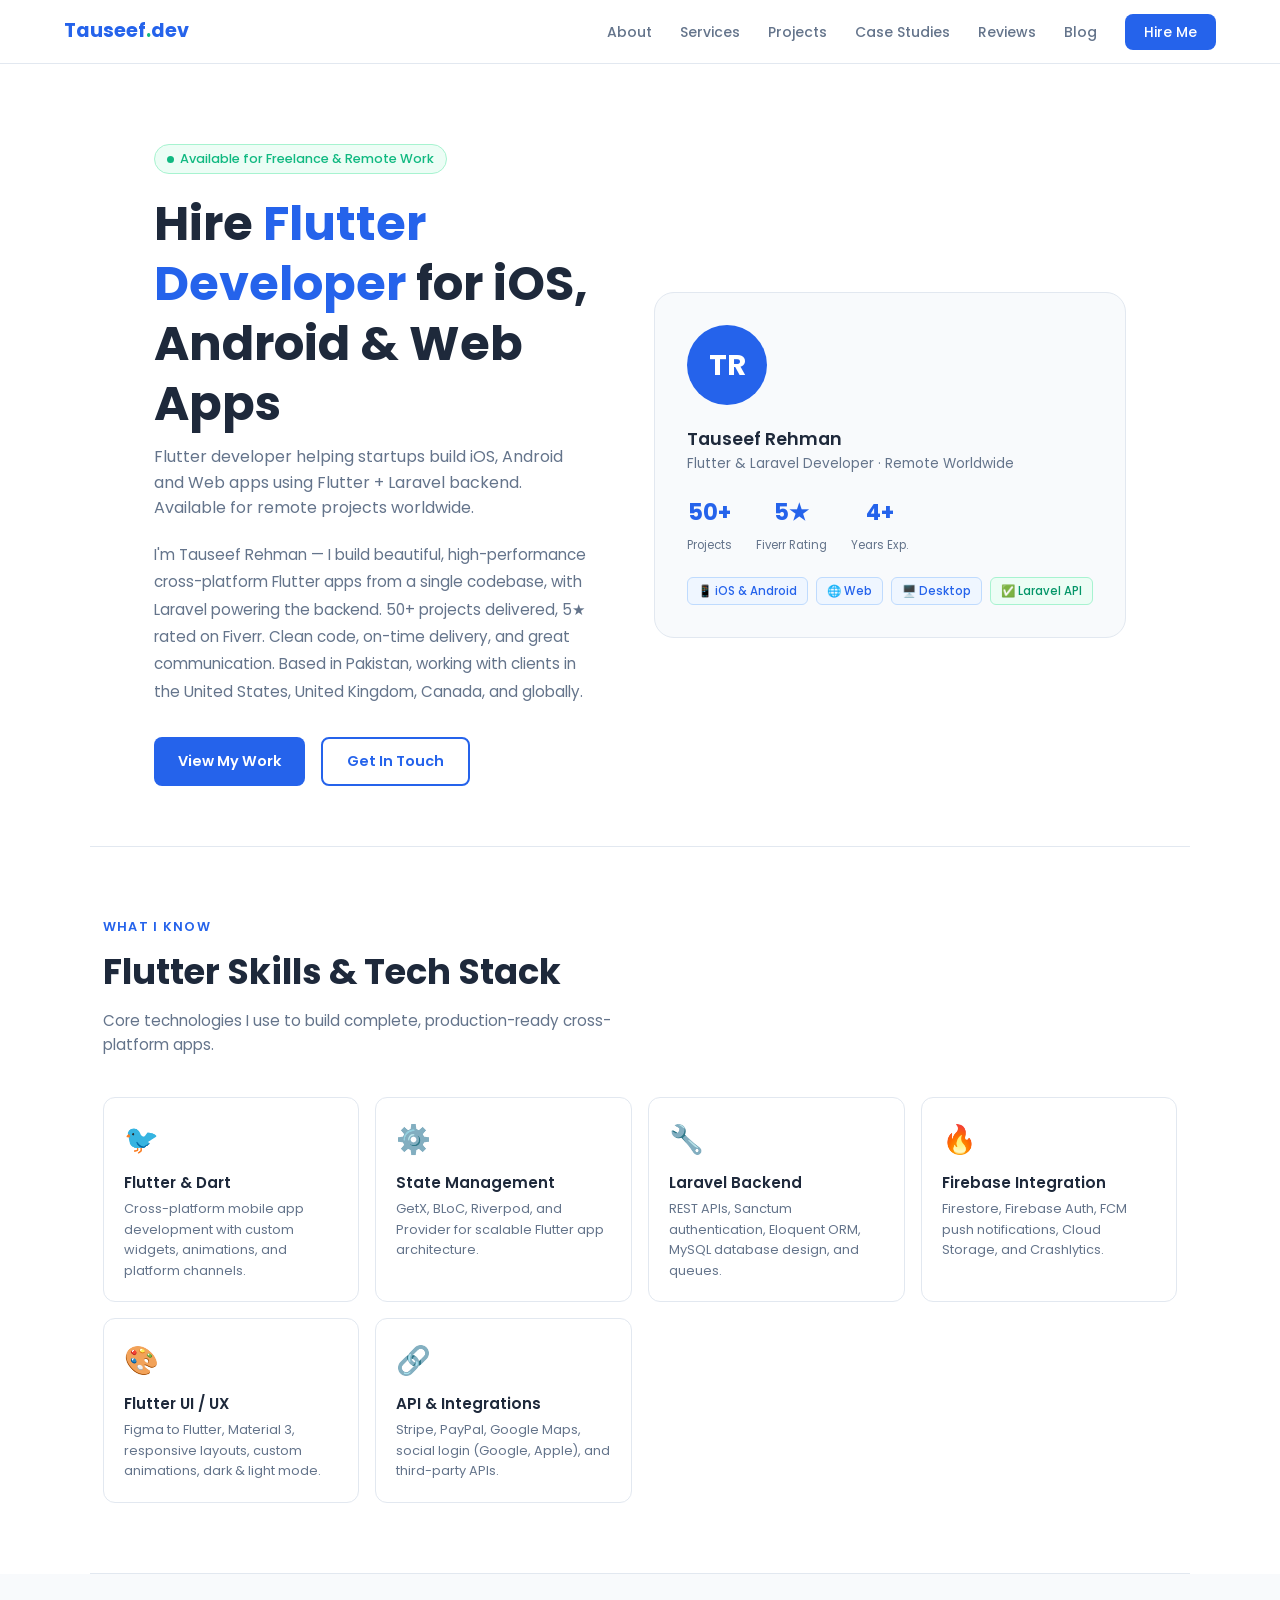
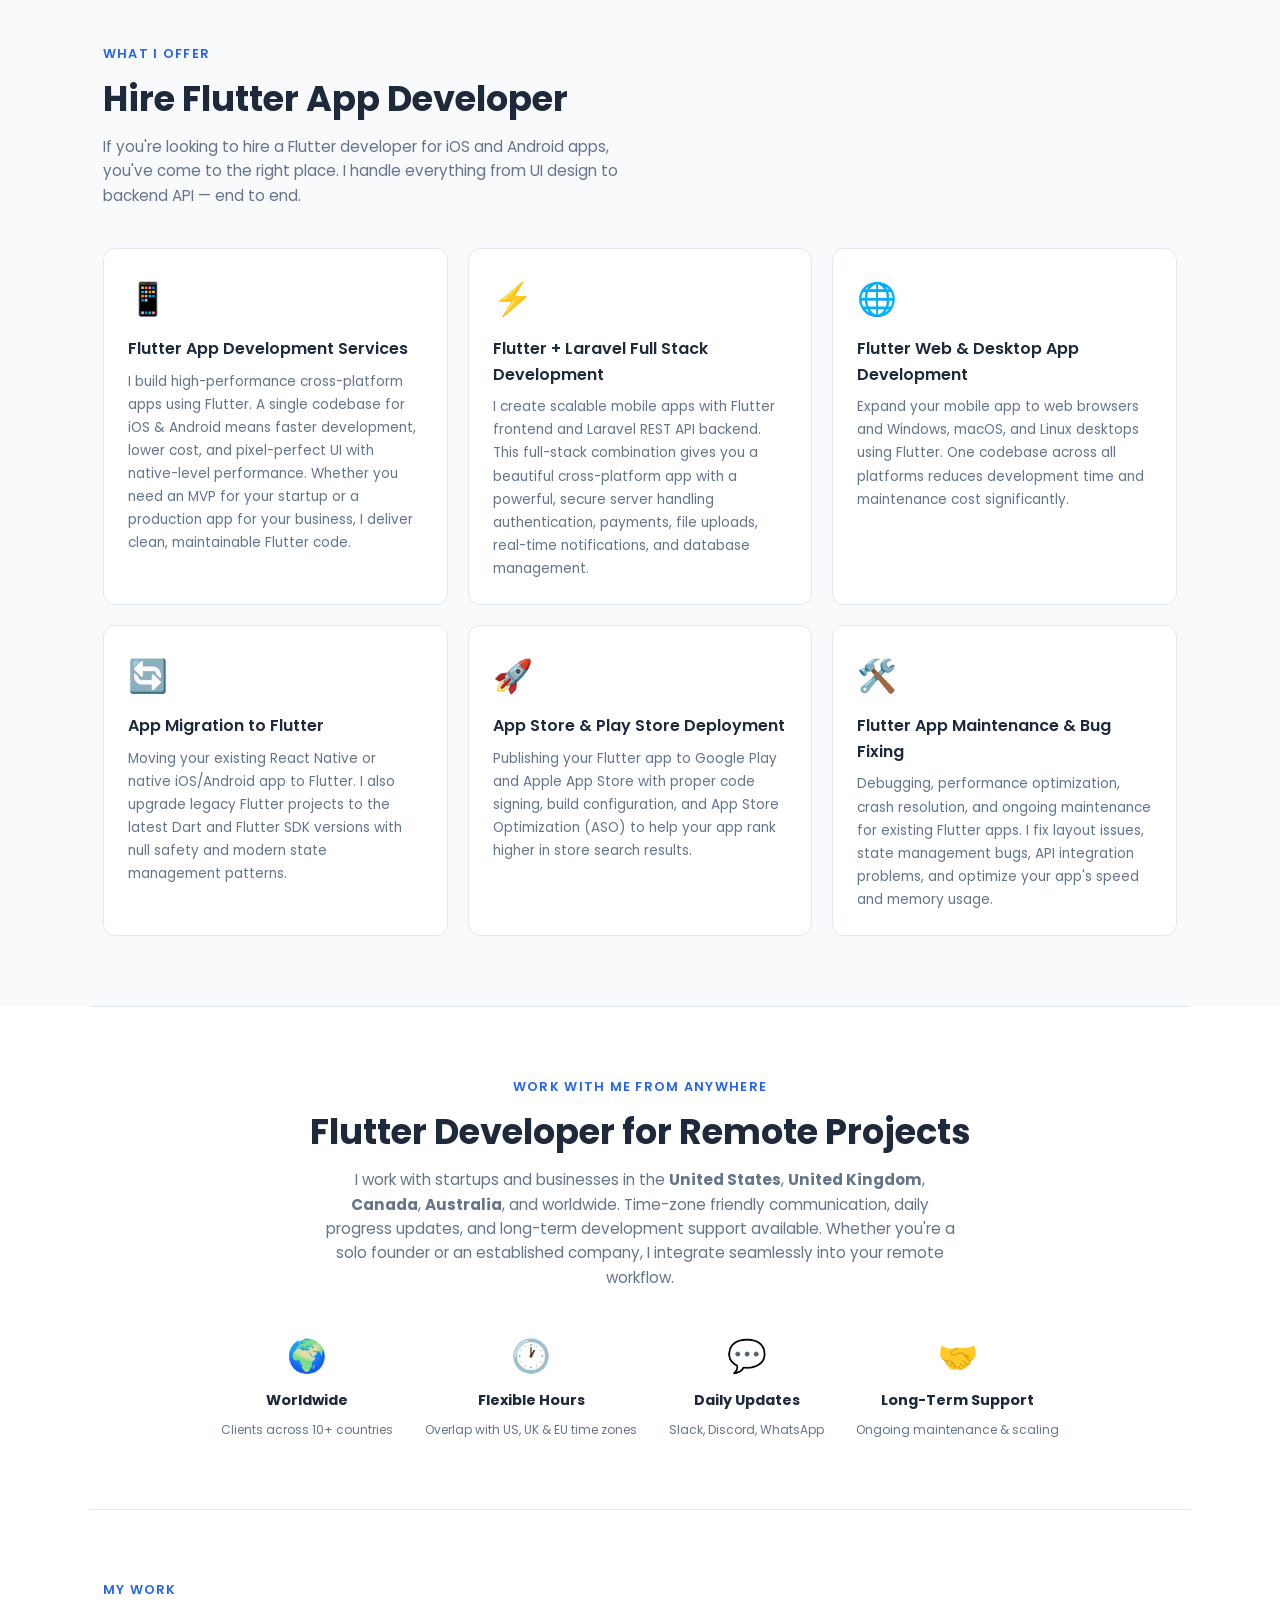
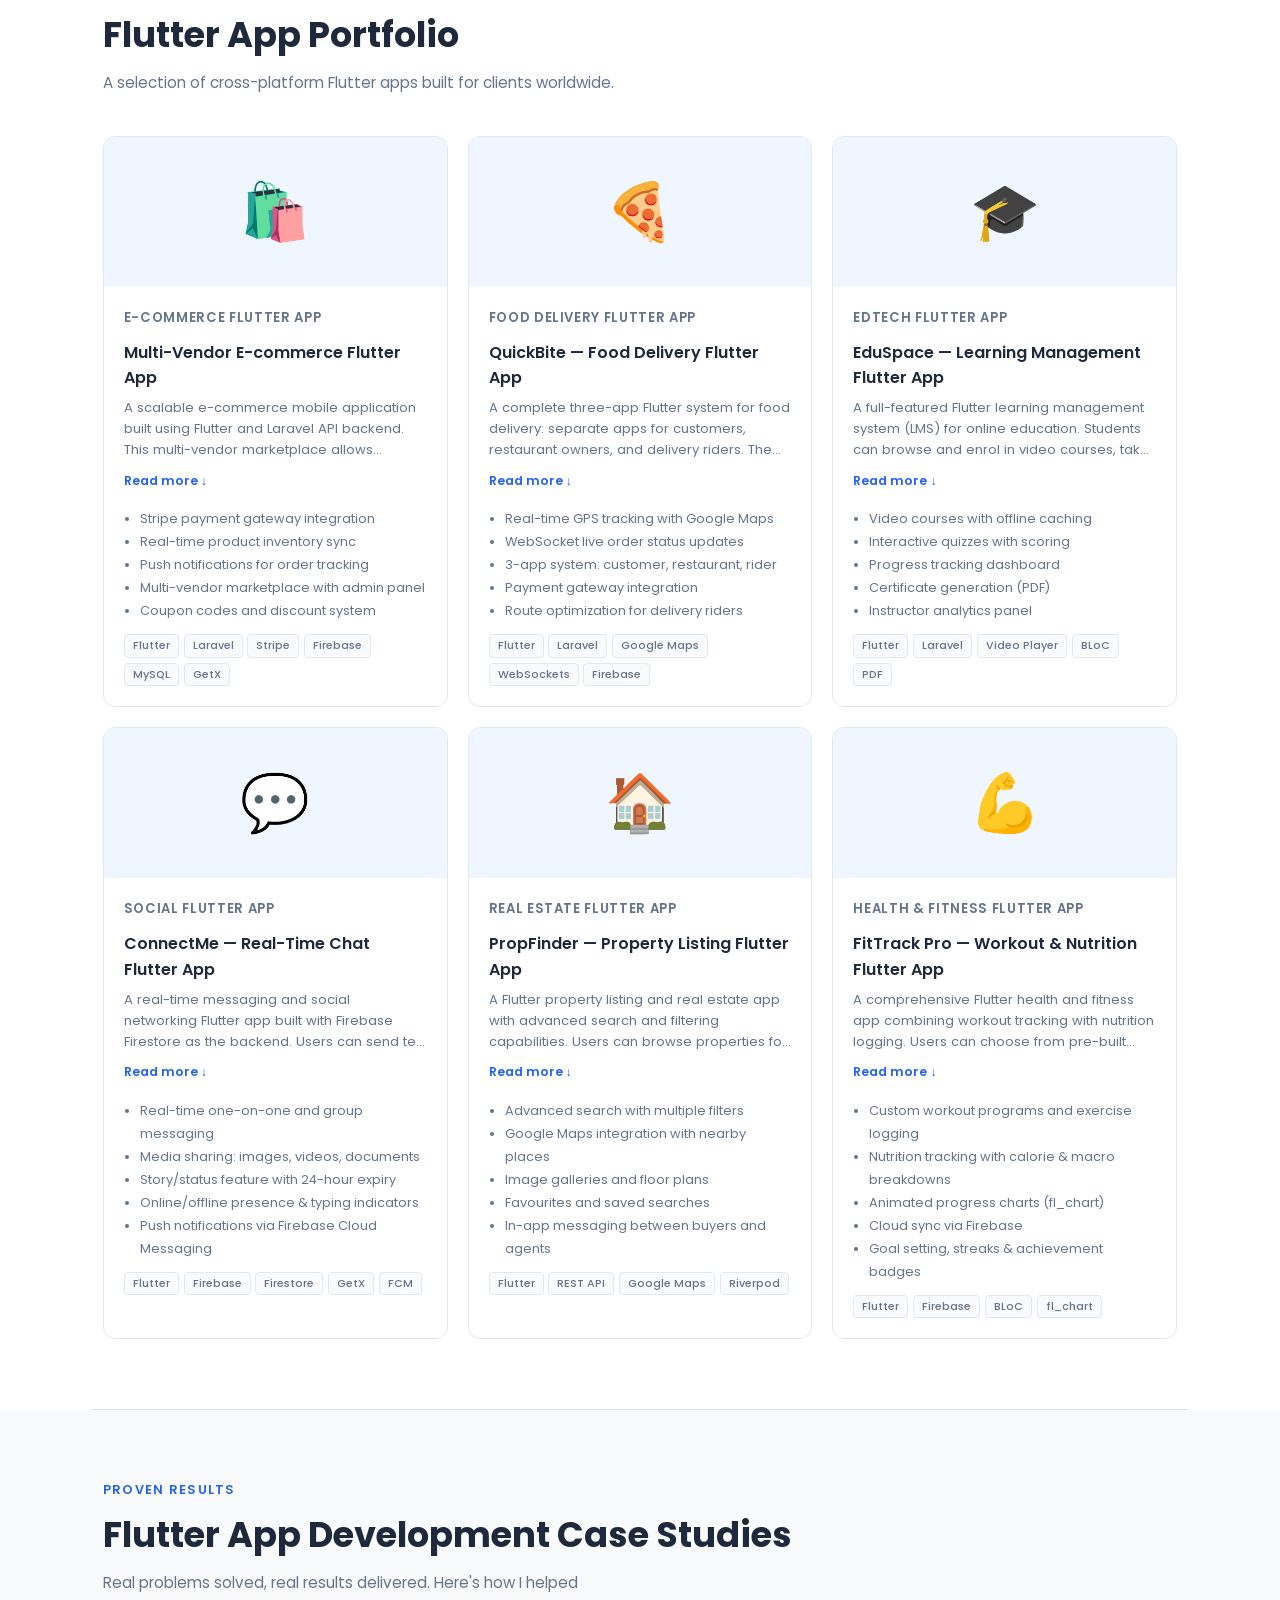
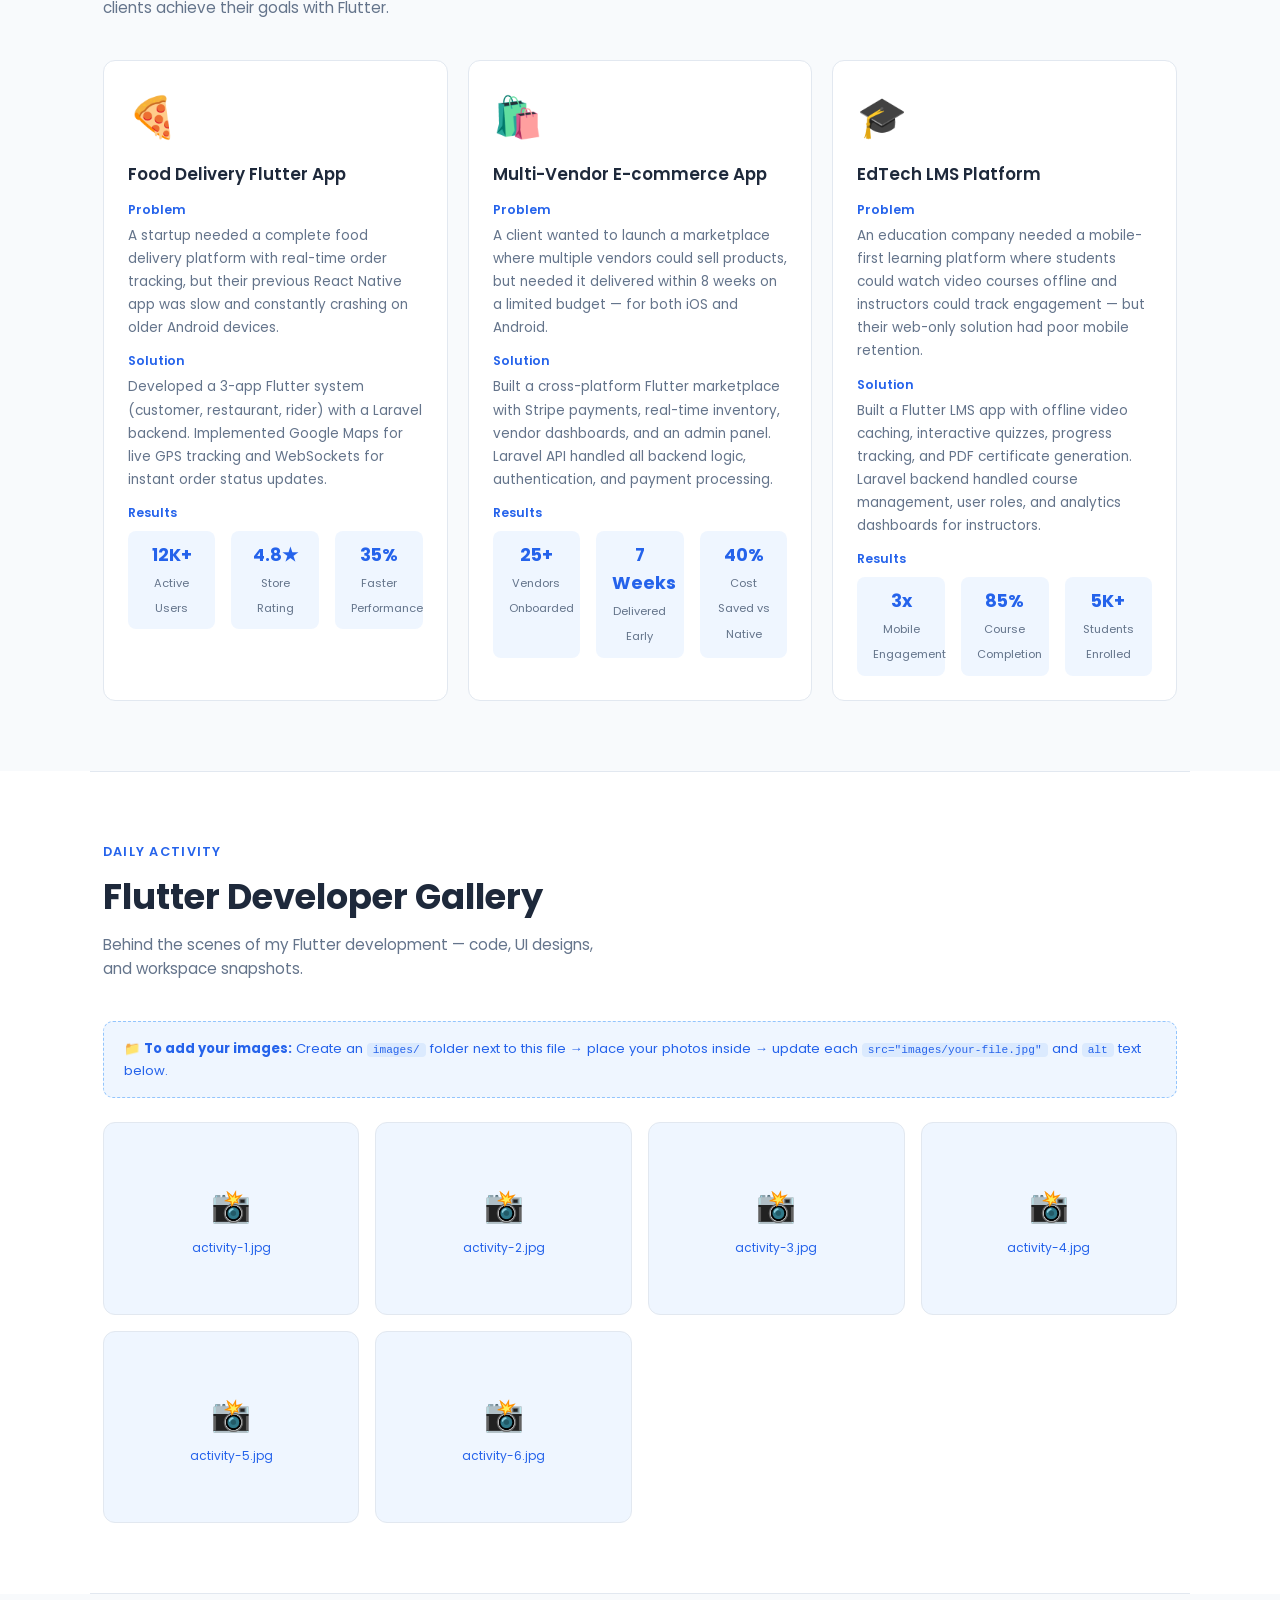
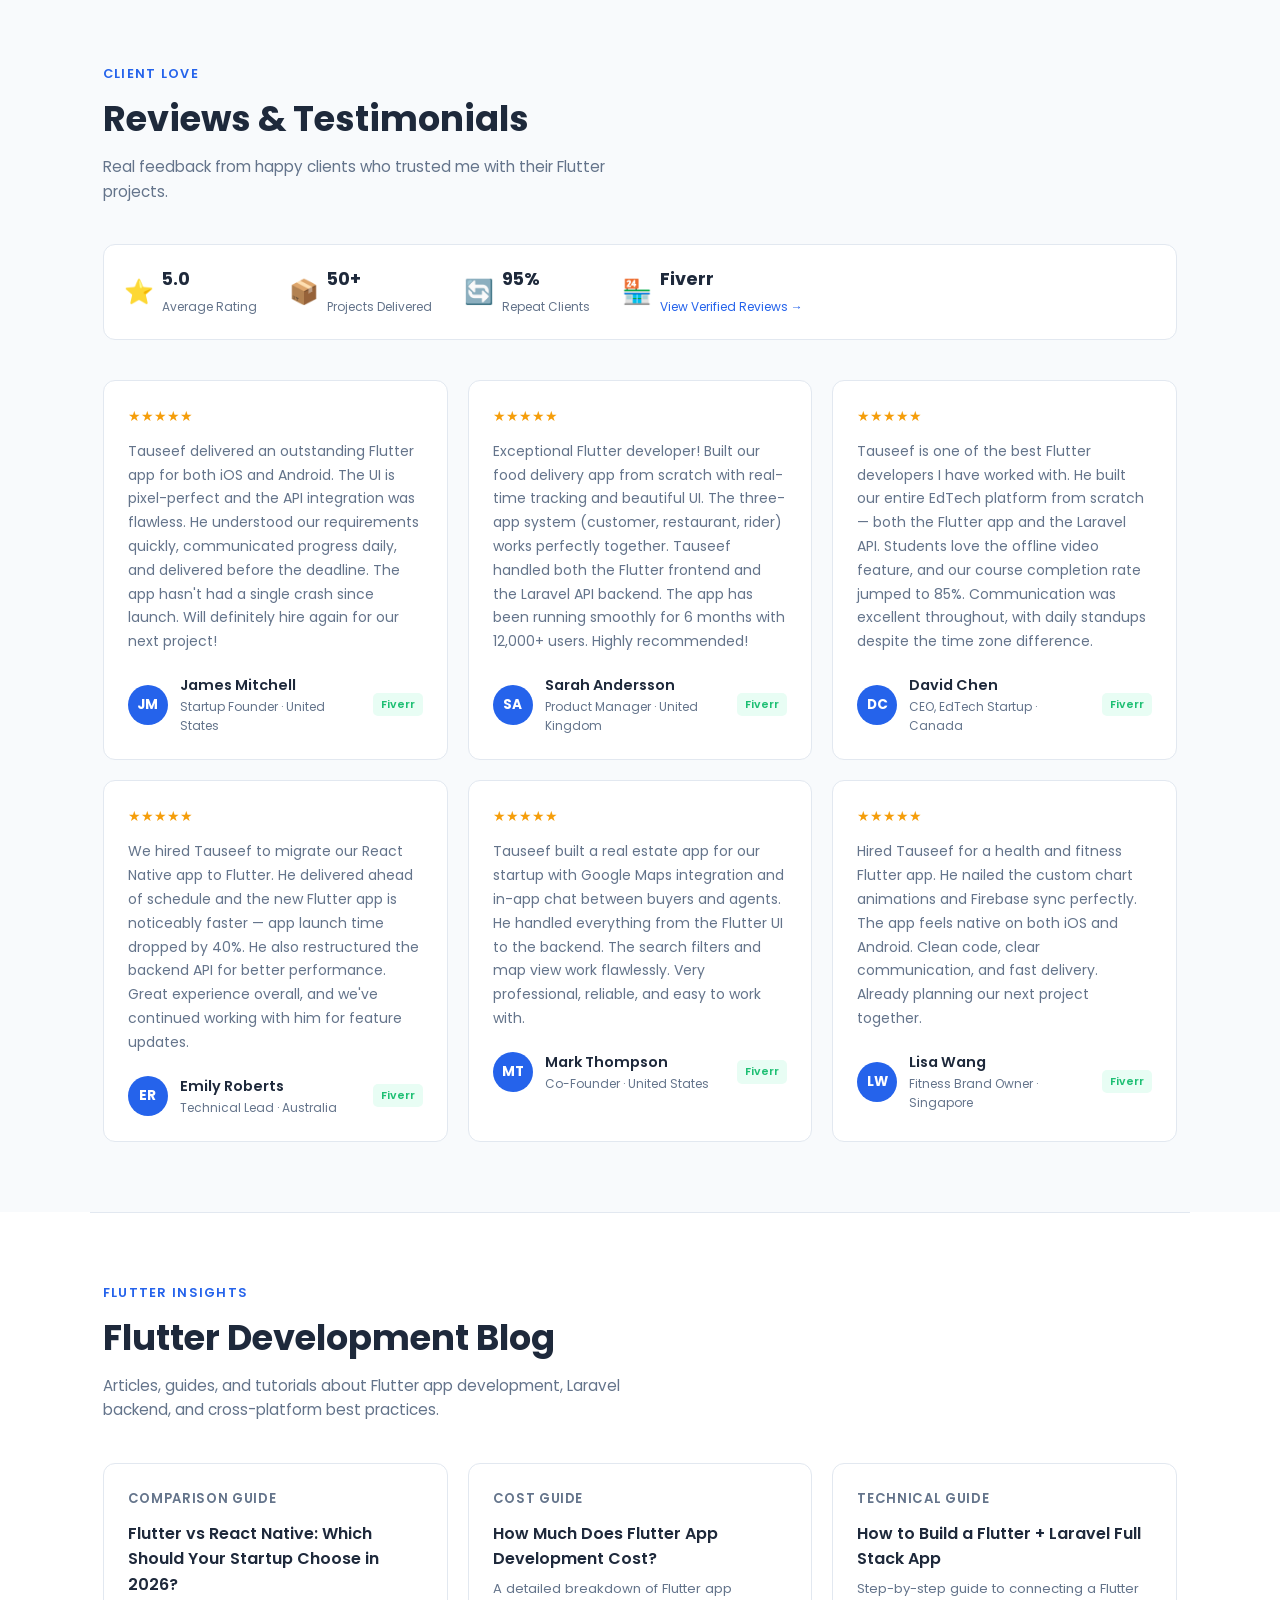
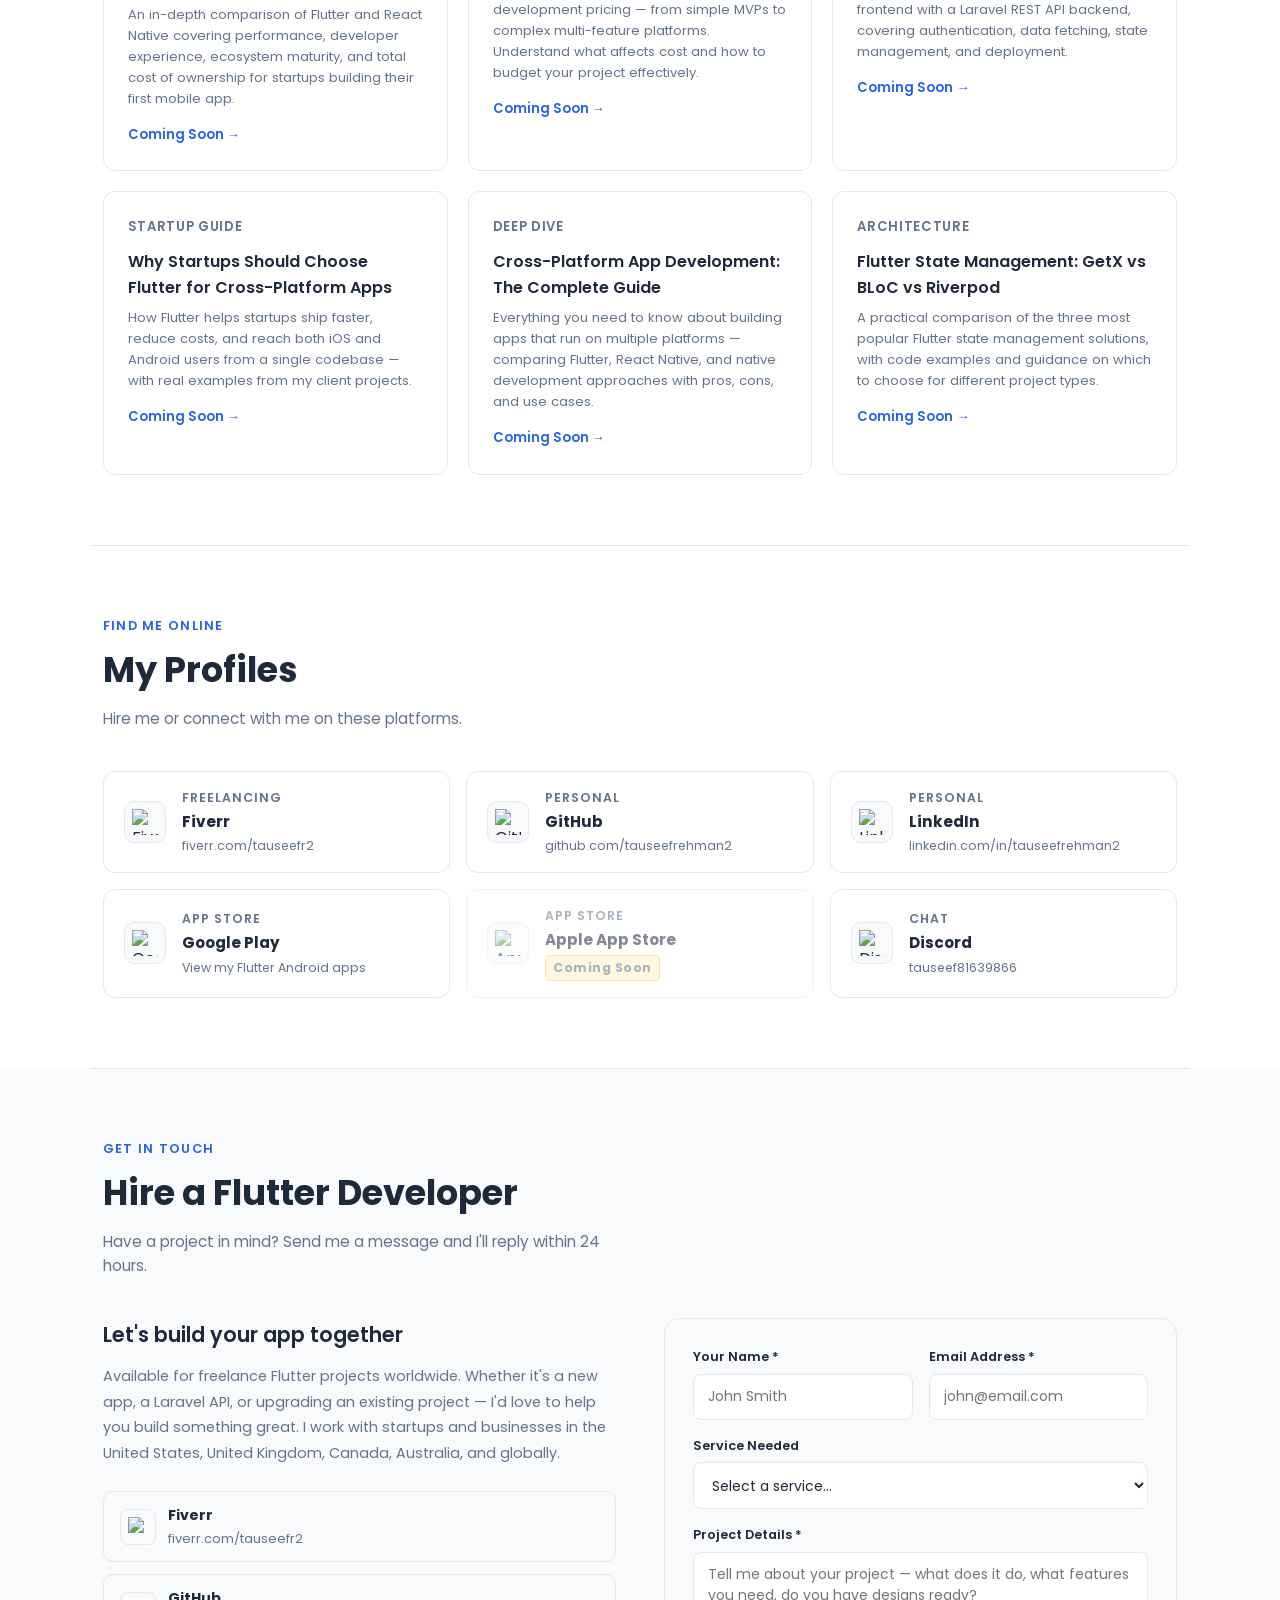
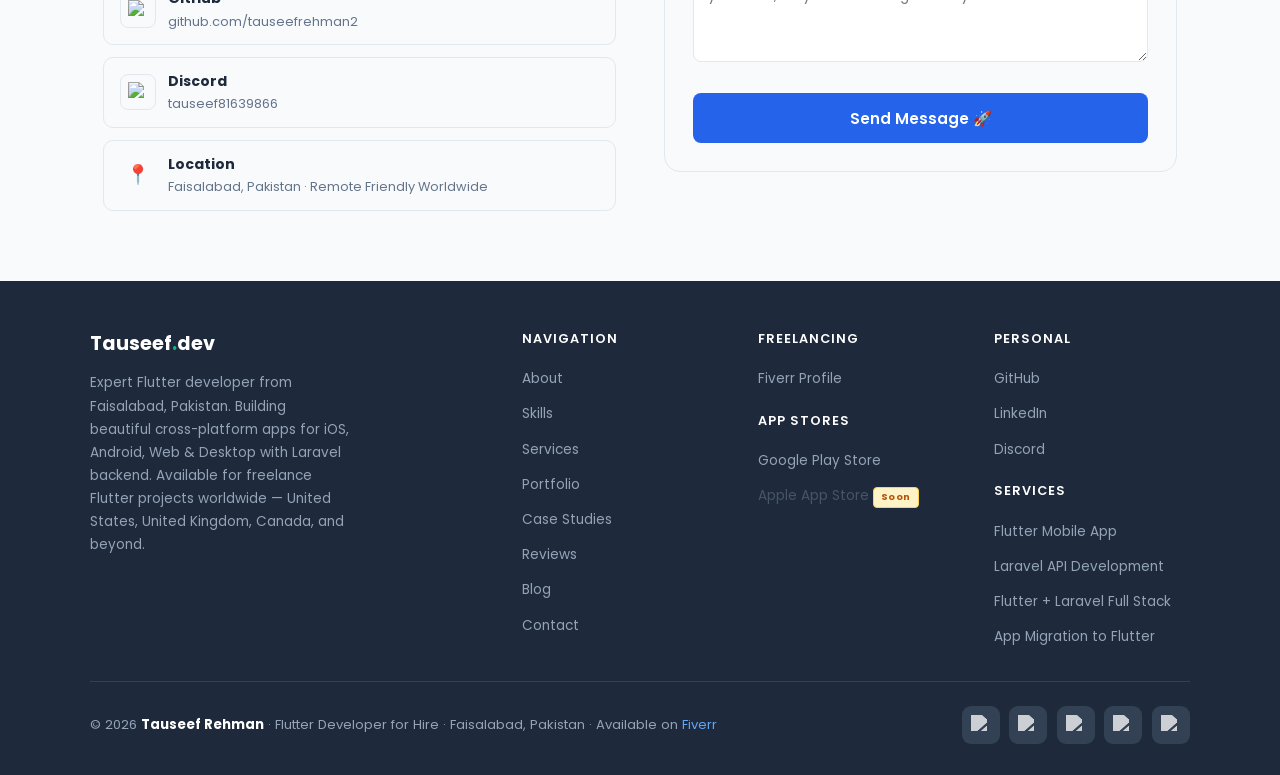
==== index.html @ dfb29878 "Update index.html" ====
<!DOCTYPE html>
<html lang="en" itemscope itemtype="https://schema.org/Person">

<head>
  <meta charset="UTF-8" />
  <meta name="viewport" content="width=device-width, initial-scale=1.0" />
  <meta http-equiv="X-UA-Compatible" content="IE=edge" />
  <link rel="sitemap" type="application/xml" href="/sitemap.xml" />

  <!-- ══ PRIMARY SEO — FIX #11: Updated Meta Title & Description ══ -->
  <title>Hire Flutter Developer | iOS Android Web Apps | Flutter + Laravel Developer</title>
  <meta name="description"
    content="Hire an experienced Flutter developer for iOS, Android and web apps. 4+ years experience building scalable Flutter + Laravel applications for startups worldwide. 5★ rated on Fiverr. Available for remote projects." />
  <meta name="keywords"
    content="hire flutter developer, flutter developer, flutter app developer, remote flutter developer, flutter laravel developer, flutter mobile app development, cross platform app developer, flutter developer for startup, flutter developer freelance, flutter developer USA, flutter developer UK, flutter developer Canada, flutter developer Pakistan, flutter developer Faisalabad, flutter iOS android developer, flutter firebase developer, flutter GetX BLoC Riverpod, flutter web developer, flutter desktop app, flutter ecommerce app, flutter food delivery app, flutter chat app, flutter REST API, flutter dart developer, flutter UI developer, flutter state management, best flutter developer, Tauseef Rehman flutter" />
  <meta name="author" content="Tauseef Rehman" />
  <meta name="robots" content="index, follow, max-snippet:-1, max-image-preview:large, max-video-preview:-1" />
  <meta name="theme-color" content="#2563EB" />
  <meta name="geo.region" content="PK" />
  <meta name="geo.placename" content="Faisalabad, Pakistan" />

  <!-- ══ CANONICAL ══ -->
  <link rel="canonical" href="https://tauseefrehman2.github.io/" />

  <!-- ══ OPEN GRAPH — Updated ══ -->
  <meta property="og:type" content="website" />
  <meta property="og:site_name" content="Tauseef Rehman – Flutter Developer for Hire" />
  <meta property="og:title" content="Hire Flutter Developer | iOS Android Web Apps | Flutter + Laravel" />
  <meta property="og:description"
    content="Hire an experienced Flutter developer for iOS, Android and web apps. 4+ years building scalable Flutter + Laravel applications for startups worldwide. 5★ rated on Fiverr." />
  <meta property="og:url" content="https://tauseefrehman2.github.io/" />
  <meta property="og:image" content="https://tauseefrehman2.github.io/images/og-cover.jpg" />
  <meta property="og:image:width" content="1200" />
  <meta property="og:image:height" content="630" />
  <meta property="og:image:alt" content="Hire Flutter Developer – Tauseef Rehman" />
  <meta property="og:locale" content="en_US" />

  <!-- ══ TWITTER CARD — Updated ══ -->
  <meta name="twitter:card" content="summary_large_image" />
  <meta name="twitter:title" content="Hire Flutter Developer | iOS Android Web Apps | Flutter + Laravel" />
  <meta name="twitter:description"
    content="Hire an experienced Flutter developer for iOS, Android and web apps. 4+ years experience. 5★ on Fiverr. Available for remote projects worldwide." />
  <meta name="twitter:image" content="https://tauseefrehman2.github.io/images/og-cover.jpg" />
  <meta name="twitter:image:alt" content="Hire Flutter Developer Tauseef Rehman" />

  <!-- ══ SCHEMA.ORG — FIX #6: Person + Service + Review Schema ══ -->
  <script type="application/ld+json">
  {
    "@context": "https://schema.org",
    "@type": "Person",
    "name": "Tauseef Rehman",
    "jobTitle": "Flutter App Developer",
    "description": "Experienced Flutter developer specializing in cross-platform mobile apps for iOS, Android, Web, and Desktop with Laravel backend integration. Available for remote hire worldwide.",
    "url": "https://tauseefrehman2.github.io",
    "image": "https://tauseefrehman2.github.io/images/tauseef-rehman-flutter-developer.jpg",
    "address": {
      "@type": "PostalAddress",
      "addressLocality": "Faisalabad",
      "addressCountry": "PK"
    },
    "sameAs": [
      "https://fiverr.com/tauseefr2",
      "https://github.com/tauseefrehman2",
      "https://linkedin.com/in/tauseefrehman2",
      "https://play.google.com/store/apps/dev?id=8467055961589151669"
    ],
    "knowsAbout": ["Flutter","Dart","Laravel","Firebase","REST API","iOS Development","Android Development","Cross-Platform Development","GetX","BLoC","Riverpod","MySQL","Google Maps API","Stripe"],
    "hasOccupation": {
      "@type": "Occupation",
      "name": "Flutter Developer",
      "occupationLocation": { "@type": "Country", "name": "Pakistan" },
      "skills": "Flutter, Dart, Laravel, Firebase, REST API, iOS, Android, Web, Desktop"
    }
  }
  </script>

  <!-- Service Schema -->
  <script type="application/ld+json">
  {
    "@context": "https://schema.org",
    "@type": "Service",
    "serviceType": "Flutter App Development",
    "provider": {
      "@type": "Person",
      "name": "Tauseef Rehman",
      "url": "https://tauseefrehman2.github.io"
    },
    "areaServed": ["US", "GB", "CA", "AU", "PK"],
    "description": "Professional Flutter app development services for iOS, Android, Web and Desktop. Full-stack development with Laravel backend. Available for remote hire.",
    "offers": {
      "@type": "Offer",
      "availability": "https://schema.org/InStock",
      "priceSpecification": {
        "@type": "PriceSpecification",
        "priceCurrency": "USD"
      }
    }
  }
  </script>

  <!-- Aggregate Review Schema -->
  <script type="application/ld+json">
  {
    "@context": "https://schema.org",
    "@type": "ProfessionalService",
    "name": "Tauseef Rehman - Flutter App Development",
    "url": "https://tauseefrehman2.github.io",
    "aggregateRating": {
      "@type": "AggregateRating",
      "ratingValue": "5.0",
      "reviewCount": "50",
      "bestRating": "5"
    },
    "review": [
      {
        "@type": "Review",
        "author": { "@type": "Person", "name": "James Mitchell" },
        "reviewRating": { "@type": "Rating", "ratingValue": "5", "bestRating": "5" },
        "reviewBody": "Tauseef delivered an outstanding Flutter app for both iOS and Android. The UI is pixel-perfect and the API integration was flawless. Will definitely hire again!"
      },
      {
        "@type": "Review",
        "author": { "@type": "Person", "name": "Sarah Andersson" },
        "reviewRating": { "@type": "Rating", "ratingValue": "5", "bestRating": "5" },
        "reviewBody": "Exceptional Flutter developer! Built our food delivery app from scratch with real-time tracking and beautiful UI. Highly recommended for any Flutter project."
      },
      {
        "@type": "Review",
        "author": { "@type": "Person", "name": "David Chen" },
        "reviewRating": { "@type": "Rating", "ratingValue": "5", "bestRating": "5" },
        "reviewBody": "Tauseef is one of the best Flutter developers I have worked with. He built our entire EdTech platform from scratch — both the Flutter app and the Laravel API. Communication was excellent throughout."
      },
      {
        "@type": "Review",
        "author": { "@type": "Person", "name": "Emily Roberts" },
        "reviewRating": { "@type": "Rating", "ratingValue": "5", "bestRating": "5" },
        "reviewBody": "We hired Tauseef to migrate our React Native app to Flutter. He delivered ahead of schedule and the new Flutter app is noticeably faster. Great experience overall."
      },
      {
        "@type": "Review",
        "author": { "@type": "Person", "name": "Mark Thompson" },
        "reviewRating": { "@type": "Rating", "ratingValue": "5", "bestRating": "5" },
        "reviewBody": "Tauseef built a real estate app for our startup with map integration and in-app chat. He handled everything from UI to backend. Very professional and reliable."
      },
      {
        "@type": "Review",
        "author": { "@type": "Person", "name": "Lisa Wang" },
        "reviewRating": { "@type": "Rating", "ratingValue": "5", "bestRating": "5" },
        "reviewBody": "Hired Tauseef for a health and fitness Flutter app. He nailed the custom chart animations and Firebase sync. Clean code, clear communication, and fast delivery."
      }
    ]
  }
  </script>

  <!-- ══ FONTS ══ -->
  <link rel="preconnect" href="https://fonts.googleapis.com" />
  <link rel="preconnect" href="https://fonts.gstatic.com" crossorigin />
  <link href="https://fonts.googleapis.com/css2?family=Poppins:wght@300;400;500;600;700&display=swap"
    rel="stylesheet" />

  <style>
    * {
      margin: 0;
      padding: 0;
      box-sizing: border-box;
    }

    :root {
      --primary: #2563EB;
      --primary-light: #EFF6FF;
      --text: #1E293B;
      --text-muted: #64748B;
      --bg: #FFFFFF;
      --bg2: #F8FAFC;
      --border: #E2E8F0;
      --accent: #10B981;
    }

    body {
      font-family: 'Poppins', sans-serif;
      color: var(--text);
      background: var(--bg);
      line-height: 1.6;
    }

    a {
      text-decoration: none;
      color: inherit;
    }

    /* ── NAV ── */
    nav {
      position: sticky;
      top: 0;
      background: rgba(255, 255, 255, 0.95);
      backdrop-filter: blur(10px);
      border-bottom: 1px solid var(--border);
      z-index: 100;
      padding: 0 5%;
      display: flex;
      align-items: center;
      justify-content: space-between;
      height: 64px;
    }

    .logo {
      font-size: 1.2rem;
      font-weight: 700;
      color: var(--primary);
    }

    .nav-links {
      display: flex;
      gap: 1.75rem;
      list-style: none;
      align-items: center;
    }

    .nav-links a {
      font-size: 0.875rem;
      font-weight: 500;
      color: var(--text-muted);
      transition: color 0.2s;
    }

    .nav-links a:hover {
      color: var(--primary);
    }

    .hire-btn {
      background: var(--primary);
      color: #fff !important;
      padding: 0.5rem 1.2rem;
      border-radius: 8px;
      font-weight: 600;
      font-size: 0.875rem;
      transition: background 0.2s;
    }

    .hire-btn:hover {
      background: #1D4ED8 !important;
    }

    /* ── HERO ── */
    .hero-wrap {
      padding: 80px 5% 60px;
      display: flex;
      align-items: center;
      gap: 4rem;
      max-width: 1100px;
      margin: 0 auto;
      flex-wrap: wrap;
    }

    .hero-text {
      flex: 1;
      min-width: 280px;
    }

    .available-tag {
      display: inline-flex;
      align-items: center;
      gap: 6px;
      background: #ECFDF5;
      color: var(--accent);
      border: 1px solid #A7F3D0;
      border-radius: 100px;
      padding: 4px 12px;
      font-size: 0.8rem;
      font-weight: 500;
      margin-bottom: 1.25rem;
    }

    .dot-green {
      width: 7px;
      height: 7px;
      background: var(--accent);
      border-radius: 50%;
      animation: blink 1.5s infinite;
    }

    @keyframes blink {

      0%,
      100% {
        opacity: 1
      }

      50% {
        opacity: 0.3
      }
    }

    h1 {
      font-size: clamp(2rem, 4vw, 3rem);
      font-weight: 700;
      line-height: 1.25;
      margin-bottom: 0.6rem;
      color: var(--text);
    }

    h1 span {
      color: var(--primary);
    }

    .hero-sub {
      font-size: 1rem;
      color: var(--text-muted);
      margin-bottom: 1.25rem;
      font-weight: 400;
    }

    .hero-desc {
      font-size: 0.95rem;
      color: var(--text-muted);
      max-width: 480px;
      margin-bottom: 2rem;
      line-height: 1.8;
    }

    .hero-btns {
      display: flex;
      gap: 1rem;
      flex-wrap: wrap;
    }

    .btn {
      padding: 0.7rem 1.5rem;
      border-radius: 8px;
      font-weight: 600;
      font-size: 0.9rem;
      cursor: pointer;
      border: none;
      transition: all 0.2s;
      display: inline-flex;
      align-items: center;
      gap: 0.4rem;
    }

    .btn-blue {
      background: var(--primary);
      color: #fff;
    }

    .btn-blue:hover {
      background: #1D4ED8;
      transform: translateY(-1px);
    }

    .btn-outline {
      background: transparent;
      color: var(--primary);
      border: 2px solid var(--primary);
    }

    .btn-outline:hover {
      background: var(--primary-light);
    }

    .hero-card {
      background: var(--bg2);
      border: 1px solid var(--border);
      border-radius: 20px;
      padding: 2rem;
      min-width: 280px;
      display: flex;
      flex-direction: column;
      gap: 1.25rem;
    }

    .avatar {
      width: 80px;
      height: 80px;
      background: var(--primary);
      border-radius: 50%;
      display: flex;
      align-items: center;
      justify-content: center;
      font-size: 1.8rem;
      font-weight: 700;
      color: #fff;
    }

    .hero-card h3 {
      font-size: 1.1rem;
      font-weight: 600;
    }

    .hero-card p {
      font-size: 0.85rem;
      color: var(--text-muted);
    }

    .stat-row {
      display: flex;
      gap: 1.5rem;
    }

    .stat {
      text-align: center;
    }

    .stat strong {
      display: block;
      font-size: 1.4rem;
      font-weight: 700;
      color: var(--primary);
    }

    .stat span {
      font-size: 0.72rem;
      color: var(--text-muted);
    }

    .platform-row {
      display: flex;
      gap: 0.5rem;
      flex-wrap: wrap;
    }

    .badge {
      font-size: 0.72rem;
      font-weight: 500;
      padding: 4px 10px;
      border-radius: 6px;
      background: var(--primary-light);
      color: var(--primary);
      border: 1px solid #BFDBFE;
    }

    .badge-green {
      background: #ECFDF5;
      color: #059669;
      border-color: #A7F3D0;
    }

    /* ── SECTIONS ── */
    .section {
      padding: 70px 1%;
      max-width: 1100px;
      margin: 0 auto;
    }

    .section-alt {
      background: var(--bg2);
    }

    .section-alt .section {
      background: transparent;
    }

    .section-label {
      font-size: 0.8rem;
      font-weight: 600;
      color: var(--primary);
      letter-spacing: 0.1em;
      text-transform: uppercase;
      margin-bottom: 0.4rem;
    }

    h2 {
      font-size: clamp(1.6rem, 3vw, 2.2rem);
      font-weight: 700;
      margin-bottom: 0.5rem;
    }

    h3 {
      font-size: 1.1rem;
      font-weight: 600;
    }

    .sub {
      font-size: 0.95rem;
      color: var(--text-muted);
      margin-bottom: 2.5rem;
      max-width: 520px;
    }

    /* ── SKILLS ── */
    .skills-grid {
      display: grid;
      grid-template-columns: repeat(auto-fill, minmax(220px, 1fr));
      gap: 1rem;
    }

    .skill-card {
      background: #fff;
      border: 1px solid var(--border);
      border-radius: 12px;
      padding: 1.25rem;
      transition: border-color 0.2s, transform 0.2s;
    }

    .skill-card:hover {
      border-color: var(--primary);
      transform: translateY(-3px);
    }

    .skill-icon {
      font-size: 1.75rem;
      margin-bottom: 0.5rem;
    }

    .skill-card h4 {
      font-size: 0.95rem;
      font-weight: 600;
      margin-bottom: 0.25rem;
    }

    .skill-card p {
      font-size: 0.8rem;
      color: var(--text-muted);
    }

    /* ── SERVICES ── */
    .services-grid {
      display: grid;
      grid-template-columns: repeat(auto-fill, minmax(280px, 1fr));
      gap: 1.25rem;
    }

    .service-card {
      background: #fff;
      border: 1px solid var(--border);
      border-radius: 12px;
      padding: 1.5rem;
      transition: all 0.2s;
    }

    .service-card:hover {
      border-color: var(--primary);
      box-shadow: 0 4px 20px rgba(37, 99, 235, 0.08);
    }

    .service-icon {
      font-size: 2rem;
      margin-bottom: 0.75rem;
    }

    .service-card h4 {
      font-size: 1rem;
      font-weight: 600;
      margin-bottom: 0.5rem;
    }

    .service-card p {
      font-size: 0.85rem;
      color: var(--text-muted);
      line-height: 1.7;
    }

    /* ── PROJECTS ── */
    .projects-grid {
      display: grid;
      grid-template-columns: repeat(auto-fill, minmax(300px, 1fr));
      gap: 1.25rem;
    }

    .project-card {
      border: 1px solid var(--border);
      border-radius: 12px;
      overflow: hidden;
      background: #fff;
      transition: all 0.2s;
    }

    .project-card:hover {
      border-color: var(--primary);
      transform: translateY(-4px);
      box-shadow: 0 8px 30px rgba(0, 0, 0, 0.08);
    }

    .project-img {
      height: 150px;
      background: var(--primary-light);
      display: flex;
      align-items: center;
      justify-content: center;
      font-size: 3.5rem;
    }

    .project-body {
      padding: 1.25rem;
    }

    .project-type {
      font-size: 0.72rem;
      font-weight: 600;
      color: var(--primary);
      text-transform: uppercase;
      letter-spacing: 0.05em;
      margin-bottom: 0.3rem;
    }

    .project-body h4 {
      font-size: 1rem;
      font-weight: 600;
      margin-bottom: 0.4rem;
    }

    .project-body p {
      font-size: 0.82rem;
      color: var(--text-muted);
      margin-bottom: 0.75rem;
      line-height: 1.6;
    }

    .tags {
      display: flex;
      flex-wrap: wrap;
      gap: 0.3rem;
    }

    .tag {
      font-size: 0.68rem;
      font-weight: 500;
      background: var(--bg2);
      border: 1px solid var(--border);
      color: var(--text-muted);
      padding: 2px 8px;
      border-radius: 4px;
    }

    .feature-list {
      font-size: 0.8rem;
      color: var(--text-muted);
      margin: 0.5rem 0 0.75rem 1rem;
      line-height: 1.8;
    }

    /* ── CASE STUDIES ── */
    .case-studies-grid {
      display: grid;
      grid-template-columns: repeat(auto-fill, minmax(320px, 1fr));
      gap: 1.25rem;
    }

    .case-card {
      background: #fff;
      border: 1px solid var(--border);
      border-radius: 12px;
      padding: 1.5rem;
      transition: all 0.2s;
    }

    .case-card:hover {
      border-color: var(--primary);
      box-shadow: 0 4px 20px rgba(37, 99, 235, 0.08);
    }

    .case-card .case-icon {
      font-size: 2.5rem;
      margin-bottom: 0.75rem;
    }

    .case-card h4 {
      font-size: 1.05rem;
      font-weight: 600;
      margin-bottom: 0.75rem;
      color: var(--text);
    }

    .case-label {
      font-size: 0.78rem;
      font-weight: 600;
      color: var(--primary);
      margin-bottom: 0.25rem;
    }

    .case-text {
      font-size: 0.85rem;
      color: var(--text-muted);
      line-height: 1.7;
      margin-bottom: 0.75rem;
    }

    .case-results {
      display: flex;
      gap: 1rem;
      flex-wrap: wrap;
      margin-top: 0.5rem;
    }

    .case-result {
      text-align: center;
      background: var(--primary-light);
      border-radius: 8px;
      padding: 0.6rem 1rem;
      flex: 1;
      min-width: 80px;
    }

    .case-result strong {
      display: block;
      font-size: 1.1rem;
      color: var(--primary);
      font-weight: 700;
    }

    .case-result span {
      font-size: 0.7rem;
      color: var(--text-muted);
    }

    /* ── GALLERY ── */
    .gallery-grid {
      display: grid;
      grid-template-columns: repeat(auto-fill, minmax(220px, 1fr));
      gap: 1rem;
    }

    .gallery-item {
      border-radius: 12px;
      overflow: hidden;
      aspect-ratio: 4/3;
      border: 1px solid var(--border);
      position: relative;
      background: var(--primary-light);
    }

    .gallery-item img {
      width: 100%;
      height: 100%;
      object-fit: cover;
      display: block;
      transition: transform 0.3s;
    }

    .gallery-item:hover img {
      transform: scale(1.04);
    }

    .gallery-caption {
      position: absolute;
      bottom: 0;
      left: 0;
      right: 0;
      background: linear-gradient(transparent, rgba(0, 0, 0, 0.6));
      color: #fff;
      font-size: 0.75rem;
      padding: 1rem 0.75rem 0.5rem;
      opacity: 0;
      transition: opacity 0.3s;
    }

    .gallery-item:hover .gallery-caption {
      opacity: 1;
    }

    .gallery-placeholder {
      width: 100%;
      height: 100%;
      display: flex;
      flex-direction: column;
      align-items: center;
      justify-content: center;
      color: var(--primary);
      font-size: 0.75rem;
      gap: 0.4rem;
    }

    .gallery-placeholder span {
      font-size: 2rem;
    }

    .gallery-note {
      background: var(--primary-light);
      border: 1px dashed #93C5FD;
      border-radius: 10px;
      padding: 1rem 1.25rem;
      font-size: 0.82rem;
      color: var(--primary);
      margin-bottom: 1.5rem;
    }

    .gallery-note code {
      background: #DBEAFE;
      padding: 1px 6px;
      border-radius: 4px;
      font-family: monospace;
      font-size: 0.85em;
    }

    /* ── REVIEWS ── */
    .reviews-grid {
      display: grid;
      grid-template-columns: repeat(auto-fill, minmax(300px, 1fr));
      gap: 1.25rem;
    }

    .review-card {
      background: #fff;
      border: 1px solid var(--border);
      border-radius: 12px;
      padding: 1.5rem;
      transition: all 0.2s;
    }

    .review-card:hover {
      border-color: var(--primary);
    }

    .stars {
      color: #F59E0B;
      font-size: 0.9rem;
      margin-bottom: 0.75rem;
    }

    .review-text {
      font-size: 0.875rem;
      color: var(--text-muted);
      line-height: 1.7;
      margin-bottom: 1.25rem;
    }

    .reviewer {
      display: flex;
      align-items: center;
      gap: 0.75rem;
      justify-content: space-between;
    }

    .reviewer-left {
      display: flex;
      align-items: center;
      gap: 0.75rem;
    }

    .reviewer-avatar {
      width: 40px;
      height: 40px;
      border-radius: 50%;
      background: var(--primary);
      color: #fff;
      display: flex;
      align-items: center;
      justify-content: center;
      font-weight: 700;
      font-size: 0.85rem;
      flex-shrink: 0;
    }

    .reviewer-name {
      font-weight: 600;
      font-size: 0.9rem;
    }

    .reviewer-info {
      font-size: 0.75rem;
      color: var(--text-muted);
    }

    .platform-label {
      font-size: 0.68rem;
      font-weight: 600;
      padding: 3px 8px;
      border-radius: 5px;
    }

    .fiverr {
      background: #E8FDF4;
      color: #1DBF73;
    }

    /* ── TRUST ── */
    .trust-grid {
      display: flex;
      gap: 2rem;
      flex-wrap: wrap;
      justify-content: center;
      margin-top: 1.5rem;
    }

    .trust-item {
      display: flex;
      flex-direction: column;
      align-items: center;
      gap: 0.5rem;
      min-width: 120px;
    }

    .trust-icon {
      font-size: 2rem;
    }

    .trust-item strong {
      font-size: 0.9rem;
    }

    .trust-item span {
      font-size: 0.75rem;
      color: var(--text-muted);
      text-align: center;
    }

    /* ── BLOG ── */
    .blog-grid {
      display: grid;
      grid-template-columns: repeat(auto-fill, minmax(280px, 1fr));
      gap: 1.25rem;
    }

    .blog-card {
      background: #fff;
      border: 1px solid var(--border);
      border-radius: 12px;
      padding: 1.5rem;
      transition: all 0.2s;
    }

    .blog-card:hover {
      border-color: var(--primary);
      transform: translateY(-3px);
      box-shadow: 0 4px 20px rgba(37, 99, 235, 0.08);
    }

    .blog-tag {
      font-size: 0.7rem;
      font-weight: 600;
      color: var(--primary);
      text-transform: uppercase;
      letter-spacing: 0.05em;
      margin-bottom: 0.4rem;
    }

    .blog-card h4 {
      font-size: 1rem;
      font-weight: 600;
      margin-bottom: 0.4rem;
    }

    .blog-card p {
      font-size: 0.82rem;
      color: var(--text-muted);
      line-height: 1.6;
      margin-bottom: 0.75rem;
    }

    .blog-link {
      font-size: 0.82rem;
      color: var(--primary);
      font-weight: 600;
    }

    /* ── PROFILES ── */
    .profiles-grid {
      display: grid;
      grid-template-columns: repeat(auto-fill, minmax(260px, 1fr));
      gap: 1rem;
    }

    .profile-card {
      display: flex;
      align-items: center;
      gap: 1rem;
      padding: 1rem 1.25rem;
      background: #fff;
      border: 1px solid var(--border);
      border-radius: 12px;
      transition: all 0.2s;
      text-decoration: none;
      color: var(--text);
    }

    .profile-card:hover {
      border-color: var(--primary);
      background: var(--primary-light);
      transform: translateY(-2px);
    }

    .profile-card.disabled {
      pointer-events: none;
      cursor: default;
      opacity: 0.55;
    }

    .profile-icon {
      width: 42px;
      height: 42px;
      flex-shrink: 0;
      display: flex;
      align-items: center;
      justify-content: center;
      border-radius: 10px;
      background: var(--bg2);
      border: 1px solid var(--border);
      overflow: hidden;
    }

    .profile-icon img {
      width: 26px;
      height: 26px;
      object-fit: contain;
    }

    .profile-info {
      display: flex;
      flex-direction: column;
      gap: 2px;
      flex: 1;
    }

    .profile-cat {
      font-size: 0.68rem;
      font-weight: 600;
      color: var(--primary);
      text-transform: uppercase;
      letter-spacing: 0.08em;
    }

    .profile-info strong {
      font-size: 0.95rem;
    }

    .profile-info span {
      font-size: 0.78rem;
      color: var(--text-muted);
    }

    .profile-arrow {
      color: var(--primary);
      font-size: 1.1rem;
      opacity: 0;
      transition: opacity 0.2s;
    }

    .profile-card:hover .profile-arrow {
      opacity: 1;
    }

    .coming-soon-tag {
      display: inline-block;
      font-size: 0.62rem;
      font-weight: 700;
      background: #FEF3C7;
      color: #B45309;
      border: 1px solid #FCD34D;
      padding: 2px 7px;
      border-radius: 4px;
      letter-spacing: 0.04em;
    }

    /* ── CONTACT ── */
    .contact-wrap {
      display: grid;
      grid-template-columns: 1fr 1fr;
      gap: 3rem;
      align-items: start;
    }

    .contact-info h3 {
      font-size: 1.3rem;
      font-weight: 600;
      margin-bottom: 0.75rem;
    }

    .contact-info p {
      font-size: 0.9rem;
      color: var(--text-muted);
      margin-bottom: 1.5rem;
      line-height: 1.8;
    }

    .contact-links {
      display: flex;
      flex-direction: column;
      gap: 0.75rem;
    }

    .contact-link {
      display: flex;
      align-items: center;
      gap: 0.75rem;
      font-size: 0.875rem;
      padding: 0.75rem 1rem;
      border: 1px solid var(--border);
      border-radius: 10px;
      transition: all 0.2s;
    }

    .contact-link:hover {
      border-color: var(--primary);
      background: var(--primary-light);
      color: var(--primary);
    }

    .contact-link-icon {
      width: 36px;
      height: 36px;
      flex-shrink: 0;
      display: flex;
      align-items: center;
      justify-content: center;
      border-radius: 8px;
      background: var(--bg2);
      border: 1px solid var(--border);
    }

    .contact-link-icon img {
      width: 20px;
      height: 20px;
      object-fit: contain;
    }

    .contact-link-icon.plain {
      background: none;
      border: none;
      font-size: 1.2rem;
    }

    .form-card {
      background: var(--bg2);
      border: 1px solid var(--border);
      border-radius: 16px;
      padding: 1.75rem;
    }

    .form-group {
      margin-bottom: 1rem;
    }

    label {
      display: block;
      font-size: 0.8rem;
      font-weight: 600;
      color: var(--text);
      margin-bottom: 0.4rem;
    }

    input,
    select,
    textarea {
      width: 100%;
      padding: 0.7rem 0.9rem;
      border: 1px solid var(--border);
      border-radius: 8px;
      font-family: 'Poppins', sans-serif;
      font-size: 0.875rem;
      color: var(--text);
      background: #fff;
      outline: none;
      transition: border-color 0.2s;
    }

    input:focus,
    select:focus,
    textarea:focus {
      border-color: var(--primary);
    }

    textarea {
      resize: vertical;
      min-height: 110px;
    }

    .form-row {
      display: grid;
      grid-template-columns: 1fr 1fr;
      gap: 1rem;
    }

    .submit-btn {
      width: 100%;
      padding: 0.85rem;
      background: var(--primary);
      color: #fff;
      border: none;
      border-radius: 8px;
      font-family: 'Poppins', sans-serif;
      font-weight: 600;
      font-size: 0.95rem;
      cursor: pointer;
      transition: all 0.2s;
      margin-top: 0.5rem;
    }

    .submit-btn:hover {
      background: #1D4ED8;
      transform: translateY(-1px);
    }

    .submit-btn:disabled {
      opacity: 0.6;
      cursor: not-allowed;
      transform: none;
    }

    .msg {
      margin-top: 0.75rem;
      padding: 0.7rem 1rem;
      border-radius: 8px;
      font-size: 0.85rem;
      display: none;
    }

    .msg.ok {
      background: #ECFDF5;
      border: 1px solid #A7F3D0;
      color: #059669;
      display: block;
    }

    .msg.err {
      background: #FEF2F2;
      border: 1px solid #FECACA;
      color: #DC2626;
      display: block;
    }

    /* ── FOOTER ── */
    footer {
      background: #1E293B;
      color: #94A3B8;
      padding: 3rem 5% 2rem;
    }

    .footer-inner {
      max-width: 1100px;
      margin: 0 auto;
    }

    .footer-top {
      display: grid;
      grid-template-columns: 2fr 1fr 1fr 1fr;
      gap: 2.5rem;
      padding-bottom: 2rem;
      border-bottom: 1px solid #334155;
    }

    .footer-brand .footer-logo {
      font-size: 1.2rem;
      font-weight: 700;
      color: #fff;
      margin-bottom: 0.75rem;
    }

    .footer-brand p {
      font-size: 0.85rem;
      line-height: 1.7;
      color: #94A3B8;
      max-width: 260px;
    }

    .footer-col h4 {
      font-size: 0.8rem;
      font-weight: 600;
      color: #fff;
      text-transform: uppercase;
      letter-spacing: 0.08em;
      margin-bottom: 1rem;
    }

    .footer-col ul {
      list-style: none;
      display: flex;
      flex-direction: column;
      gap: 0.6rem;
    }

    .footer-col ul a {
      font-size: 0.85rem;
      color: #94A3B8;
      transition: color 0.2s;
    }

    .footer-col ul a:hover {
      color: #60A5FA;
    }

    .footer-col ul span.muted {
      font-size: 0.85rem;
      color: #475569;
      cursor: default;
    }

    .footer-bottom {
      display: flex;
      align-items: center;
      justify-content: space-between;
      padding-top: 1.5rem;
      flex-wrap: wrap;
      gap: 1rem;
    }

    .footer-bottom p {
      font-size: 0.82rem;
    }

    .footer-bottom a {
      color: #60A5FA;
    }

    .footer-bottom a:hover {
      text-decoration: underline;
    }

    .footer-social {
      display: flex;
      gap: 0.6rem;
    }

    .footer-social a {
      width: 38px;
      height: 38px;
      border-radius: 9px;
      background: #334155;
      display: flex;
      align-items: center;
      justify-content: center;
      transition: background 0.2s;
      flex-shrink: 0;
    }

    .footer-social a:hover {
      background: var(--primary);
    }

    .footer-social a img {
      width: 20px;
      height: 20px;
      object-fit: contain;
      filter: brightness(0) invert(1);
      opacity: 0.75;
      transition: opacity 0.2s;
    }

    .footer-social a:hover img {
      opacity: 1;
    }

    /* ── DIVIDER ── */
    .divider {
      height: 1px;
      background: var(--border);
      max-width: 1100px;
      margin: 0 auto;
    }

    /* ── RESPONSIVE ── */
    @media (max-width: 900px) {
      .footer-top {
        grid-template-columns: 1fr 1fr;
      }
    }

    @media (max-width: 768px) {
      .hero-wrap {
        padding: 50px 5% 40px;
        gap: 2rem;
      }

      .hero-card {
        min-width: unset;
        width: 100%;
      }

      .contact-wrap {
        grid-template-columns: 1fr;
      }

      .form-row {
        grid-template-columns: 1fr;
      }

      .nav-links {
        display: none;
      }

      .footer-top {
        grid-template-columns: 1fr 1fr;
      }
    }

    @media (max-width: 500px) {
      .footer-top {
        grid-template-columns: 1fr;
      }

      .footer-bottom {
        flex-direction: column;
        text-align: center;
      }
    }


    .project-body p.project-desc {
      font-size: 0.82rem;
      color: var(--text-muted);
      line-height: 1.6;
      margin-bottom: 0.4rem;

      /* Clamp to 5 lines by default */
      display: -webkit-box;
      -webkit-line-clamp: 3;
      -webkit-box-orient: vertical;
      overflow: hidden;
    }

    .project-body p.project-desc.expanded {
      display: block;
      overflow: visible;
      -webkit-line-clamp: unset;
    }

    .read-more-btn {
      background: none;
      border: none;
      color: var(--primary);
      font-size: 0.78rem;
      font-weight: 600;
      cursor: pointer;
      padding: 0;
      margin-bottom: 0.6rem;
      font-family: 'Poppins', sans-serif;
    }

    .read-more-btn:hover {
      text-decoration: underline;
    }
  </style>
</head>

<body itemscope itemtype="https://schema.org/WebPage">

  <!-- ── NAV — Updated with new sections ── -->
  <nav role="navigation" aria-label="Main navigation">
    <div class="logo" aria-label="Tauseef Rehman Flutter Developer">Tauseef<span style="color:#10B981">.</span>dev</div>
    <ul class="nav-links">
      <li><a href="#about">About</a></li>
      <li><a href="#services">Services</a></li>
      <li><a href="#projects">Projects</a></li>
      <li><a href="#case-studies">Case Studies</a></li>
      <li><a href="#reviews">Reviews</a></li>
      <li><a href="#blog">Blog</a></li>
      <li><a href="#contact" class="hire-btn">Hire Me</a></li>
    </ul>
  </nav>

  <main>

    <!-- ══════════════════════════════════════════════════════════════
     FIX #1: HERO — Buyer-Intent H1 + Keyword-Rich Subheading
     ══════════════════════════════════════════════════════════════ -->
    <section id="about" aria-label="Hire Flutter Developer for iOS, Android and Web Apps">
      <div class="hero-wrap">
        <div class="hero-text">
          <div class="available-tag">
            <div class="dot-green"></div> Available for Freelance &amp; Remote Work
          </div>
          <h1>Hire <span>Flutter Developer</span> for iOS, Android &amp; Web Apps</h1>
          <p class="hero-sub">Flutter developer helping startups build iOS, Android and Web apps using Flutter + Laravel
            backend. Available for remote projects worldwide.</p>
          <p class="hero-desc">
            I'm Tauseef Rehman — I build beautiful, high-performance cross-platform Flutter apps from a single codebase,
            with Laravel powering the backend. 50+ projects delivered, 5★ rated on Fiverr. Clean code, on-time delivery,
            and great communication. Based in Pakistan, working with clients in the United States, United Kingdom,
            Canada, and globally.
          </p>
          <div class="hero-btns">
            <a href="#projects" class="btn btn-blue" aria-label="View Flutter app portfolio">View My Work</a>
            <a href="#contact" class="btn btn-outline" aria-label="Hire Flutter developer Tauseef Rehman">Get In
              Touch</a>
          </div>
        </div>

        <div class="hero-card" role="complementary" aria-label="Developer profile summary">
          <div class="avatar" role="img" aria-label="Tauseef Rehman initials TR">TR</div>
          <div>
            <h3 itemprop="name">Tauseef Rehman</h3>
            <p itemprop="jobTitle">Flutter &amp; Laravel Developer · Remote Worldwide</p>
          </div>
          <div class="stat-row">
            <div class="stat"><strong>50+</strong><span>Projects</span></div>
            <div class="stat"><strong>5★</strong><span>Fiverr Rating</span></div>
            <div class="stat"><strong>4+</strong><span>Years Exp.</span></div>
          </div>
          <div class="platform-row">
            <span class="badge">📱 iOS &amp; Android</span>
            <span class="badge">🌐 Web</span>
            <span class="badge">🖥️ Desktop</span>
            <span class="badge badge-green">✅ Laravel API</span>
          </div>
        </div>
      </div>
    </section>

    <div class="divider"></div>

    <!-- ── SKILLS ── -->
    <section id="skills" aria-label="Flutter developer skills and tech stack">
      <div class="section">
        <p class="section-label">What I Know</p>
        <h2>Flutter Skills &amp; Tech Stack</h2>
        <p class="sub">Core technologies I use to build complete, production-ready cross-platform apps.</p>
        <div class="skills-grid">
          <article class="skill-card">
            <div class="skill-icon" aria-hidden="true">🐦</div>
            <h4>Flutter &amp; Dart</h4>
            <p>Cross-platform mobile app development with custom widgets, animations, and platform channels.</p>
          </article>
          <article class="skill-card">
            <div class="skill-icon" aria-hidden="true">⚙️</div>
            <h4>State Management</h4>
            <p>GetX, BLoC, Riverpod, and Provider for scalable Flutter app architecture.</p>
          </article>
          <article class="skill-card">
            <div class="skill-icon" aria-hidden="true">🔧</div>
            <h4>Laravel Backend</h4>
            <p>REST APIs, Sanctum authentication, Eloquent ORM, MySQL database design, and queues.</p>
          </article>
          <article class="skill-card">
            <div class="skill-icon" aria-hidden="true">🔥</div>
            <h4>Firebase Integration</h4>
            <p>Firestore, Firebase Auth, FCM push notifications, Cloud Storage, and Crashlytics.</p>
          </article>
          <article class="skill-card">
            <div class="skill-icon" aria-hidden="true">🎨</div>
            <h4>Flutter UI / UX</h4>
            <p>Figma to Flutter, Material 3, responsive layouts, custom animations, dark &amp; light mode.</p>
          </article>
          <article class="skill-card">
            <div class="skill-icon" aria-hidden="true">🔗</div>
            <h4>API &amp; Integrations</h4>
            <p>Stripe, PayPal, Google Maps, social login (Google, Apple), and third-party APIs.</p>
          </article>
        </div>
      </div>
    </section>

    <div class="divider"></div>

    <!-- ══════════════════════════════════════════════════════════════
     FIX #2: SERVICE LANDING SECTIONS with SEO H2s
     ══════════════════════════════════════════════════════════════ -->
    <section class="section-alt" id="services" aria-label="Flutter development services offered">
      <div class="section">
        <p class="section-label">What I Offer</p>
        <h2>Hire Flutter App Developer</h2>
        <p class="sub">If you're looking to hire a Flutter developer for iOS and Android apps, you've come to the right
          place. I handle everything from UI design to backend API — end to end.</p>
        <div class="services-grid">
          <article class="service-card">
            <div class="service-icon" aria-hidden="true">📱</div>
            <h4>Flutter App Development Services</h4>
            <p>I build high-performance cross-platform apps using Flutter. A single codebase for iOS &amp; Android means
              faster development, lower cost, and pixel-perfect UI with native-level performance. Whether you need an
              MVP for your startup or a production app for your business, I deliver clean, maintainable Flutter code.
            </p>
          </article>
          <article class="service-card">
            <div class="service-icon" aria-hidden="true">⚡</div>
            <h4>Flutter + Laravel Full Stack Development</h4>
            <p>I create scalable mobile apps with Flutter frontend and Laravel REST API backend. This full-stack
              combination gives you a beautiful cross-platform app with a powerful, secure server handling
              authentication, payments, file uploads, real-time notifications, and database management.</p>
          </article>
          <article class="service-card">
            <div class="service-icon" aria-hidden="true">🌐</div>
            <h4>Flutter Web &amp; Desktop App Development</h4>
            <p>Expand your mobile app to web browsers and Windows, macOS, and Linux desktops using Flutter. One codebase
              across all platforms reduces development time and maintenance cost significantly.</p>
          </article>
          <article class="service-card">
            <div class="service-icon" aria-hidden="true">🔄</div>
            <h4>App Migration to Flutter</h4>
            <p>Moving your existing React Native or native iOS/Android app to Flutter. I also upgrade legacy Flutter
              projects to the latest Dart and Flutter SDK versions with null safety and modern state management
              patterns.</p>
          </article>
          <article class="service-card">
            <div class="service-icon" aria-hidden="true">🚀</div>
            <h4>App Store &amp; Play Store Deployment</h4>
            <p>Publishing your Flutter app to Google Play and Apple App Store with proper code signing, build
              configuration, and App Store Optimization (ASO) to help your app rank higher in store search results.</p>
          </article>
          <article class="service-card">
            <div class="service-icon" aria-hidden="true">🛠️</div>
            <h4>Flutter App Maintenance &amp; Bug Fixing</h4>
            <p>Debugging, performance optimization, crash resolution, and ongoing maintenance for existing Flutter apps.
              I fix layout issues, state management bugs, API integration problems, and optimize your app's speed and
              memory usage.</p>
          </article>
        </div>
      </div>
    </section>

    <div class="divider"></div>

    <!-- ══════════════════════════════════════════════════════════════
     FIX #3: GEOGRAPHIC SEO — Remote / International Section
     ══════════════════════════════════════════════════════════════ -->
    <section aria-label="Flutter developer for remote projects worldwide">
      <div class="section" style="text-align:center;">
        <p class="section-label">Work With Me From Anywhere</p>
        <h2>Flutter Developer for Remote Projects</h2>
        <p class="sub" style="max-width:640px;margin-left:auto;margin-right:auto;">
          I work with startups and businesses in the <strong>United States</strong>, <strong>United Kingdom</strong>,
          <strong>Canada</strong>, <strong>Australia</strong>, and worldwide. Time-zone friendly communication, daily
          progress updates, and long-term development support available. Whether you're a solo founder or an established
          company, I integrate seamlessly into your remote workflow.
        </p>
        <div class="trust-grid">
          <div class="trust-item">
            <div class="trust-icon">🌍</div>
            <strong>Worldwide</strong>
            <span>Clients across 10+ countries</span>
          </div>
          <div class="trust-item">
            <div class="trust-icon">🕐</div>
            <strong>Flexible Hours</strong>
            <span>Overlap with US, UK &amp; EU time zones</span>
          </div>
          <div class="trust-item">
            <div class="trust-icon">💬</div>
            <strong>Daily Updates</strong>
            <span>Slack, Discord, WhatsApp</span>
          </div>
          <div class="trust-item">
            <div class="trust-icon">🤝</div>
            <strong>Long-Term Support</strong>
            <span>Ongoing maintenance &amp; scaling</span>
          </div>
        </div>
      </div>
    </section>

    <div class="divider"></div>

    <!-- ══════════════════════════════════════════════════════════════
     FIX #4: PROJECTS — Expanded SEO Descriptions (150-200 words)
     ══════════════════════════════════════════════════════════════ -->
    <section id="projects" aria-label="Flutter app development portfolio projects">
      <div class="section">
        <p class="section-label">My Work</p>
        <h2>Flutter App Portfolio</h2>
        <p class="sub">A selection of cross-platform Flutter apps built for clients worldwide.</p>
        <div class="projects-grid">

          <article class="project-card">
            <div class="project-img" role="img" aria-label="Multi-vendor Flutter e-commerce app">🛍️</div>
            <div class="project-body">
              <p class="project-type">E-Commerce Flutter App</p>
              <h4>Multi-Vendor E-commerce Flutter App</h4>
              <p class="project-desc">A scalable e-commerce mobile application built using Flutter and Laravel API
                backend. This multi-vendor marketplace allows multiple sellers to list products, manage inventory, and
                process orders from a single platform. Customers can browse products, add to cart, apply coupon codes,
                and complete purchases securely via Stripe payment integration. The app includes real-time product
                inventory management, push notifications for order updates using Firebase Cloud Messaging, an admin
                dashboard for managing vendors and commissions, and a comprehensive review and rating system. Built with
                GetX state management for a smooth, responsive user experience across both iOS and Android devices.</p>
              <button class="read-more-btn" onclick="toggleDesc(this)">Read more ↓</button>
              <ul class="feature-list">
                <li>Stripe payment gateway integration</li>
                <li>Real-time product inventory sync</li>
                <li>Push notifications for order tracking</li>
                <li>Multi-vendor marketplace with admin panel</li>
                <li>Coupon codes and discount system</li>
              </ul>
              <div class="tags"><span class="tag">Flutter</span><span class="tag">Laravel</span><span
                  class="tag">Stripe</span><span class="tag">Firebase</span><span class="tag">MySQL</span><span
                  class="tag">GetX</span></div>
            </div>
          </article>

          <article class="project-card">
            <div class="project-img" role="img" aria-label="Flutter food delivery app with GPS tracking">🍕</div>
            <div class="project-body">
              <p class="project-type">Food Delivery Flutter App</p>
              <h4>QuickBite — Food Delivery Flutter App</h4>
              <p class="project-desc">A complete three-app Flutter system for food delivery: separate apps for
                customers, restaurant owners, and delivery riders. The customer app features restaurant browsing, menu
                selection, real-time GPS order tracking via Google Maps integration, and secure online payments. The
                restaurant app provides order management, menu editing, and revenue analytics. The rider app includes
                route optimization, delivery status updates, and earnings tracking. All three apps communicate through a
                Laravel REST API backend with WebSocket connections for real-time updates. Push notifications keep all
                parties informed at every stage of the delivery process.</p>
              <button class="read-more-btn" onclick="toggleDesc(this)">Read more ↓</button>
              <ul class="feature-list">
                <li>Real-time GPS tracking with Google Maps</li>
                <li>WebSocket live order status updates</li>
                <li>3-app system: customer, restaurant, rider</li>
                <li>Payment gateway integration</li>
                <li>Route optimization for delivery riders</li>
              </ul>
              <div class="tags"><span class="tag">Flutter</span><span class="tag">Laravel</span><span class="tag">Google
                  Maps</span><span class="tag">WebSockets</span><span class="tag">Firebase</span></div>
            </div>
          </article>

          <article class="project-card">
            <div class="project-img" role="img" aria-label="Flutter LMS learning management system">🎓</div>
            <div class="project-body">
              <p class="project-type">EdTech Flutter App</p>
              <h4>EduSpace — Learning Management Flutter App</h4>
              <p class="project-desc">A full-featured Flutter learning management system (LMS) for online education.
                Students can browse and enrol in video courses, take interactive quizzes, track their learning progress,
                and download completion certificates. Instructors can create courses, upload video lectures, set quiz
                questions, and view student engagement analytics. The app features offline video caching so students can
                learn without an internet connection. Built with BLoC state management and a Laravel backend handling
                user authentication, course content delivery, progress tracking, and certificate generation via PDF
                export.</p>
              <button class="read-more-btn" onclick="toggleDesc(this)">Read more ↓</button>
              <ul class="feature-list">
                <li>Video courses with offline caching</li>
                <li>Interactive quizzes with scoring</li>
                <li>Progress tracking dashboard</li>
                <li>Certificate generation (PDF)</li>
                <li>Instructor analytics panel</li>
              </ul>
              <div class="tags"><span class="tag">Flutter</span><span class="tag">Laravel</span><span class="tag">Video
                  Player</span><span class="tag">BLoC</span><span class="tag">PDF</span></div>
            </div>
          </article>

          <article class="project-card">
            <div class="project-img" role="img" aria-label="Flutter real-time chat social app">💬</div>
            <div class="project-body">
              <p class="project-type">Social Flutter App</p>
              <h4>ConnectMe — Real-Time Chat Flutter App</h4>
              <p class="project-desc">A real-time messaging and social networking Flutter app built with Firebase
                Firestore as the backend. Users can send text messages, share images, videos, and documents in
                one-on-one and group conversations. The app features story/status functionality similar to WhatsApp,
                online/offline presence indicators, typing indicators, message read receipts, and push notifications for
                new messages. User profiles support custom avatars and bio updates. Built with GetX state management for
                instant, reactive UI updates across all chat screens.</p>
              <button class="read-more-btn" onclick="toggleDesc(this)">Read more ↓</button>
              <ul class="feature-list">
                <li>Real-time one-on-one and group messaging</li>
                <li>Media sharing: images, videos, documents</li>
                <li>Story/status feature with 24-hour expiry</li>
                <li>Online/offline presence &amp; typing indicators</li>
                <li>Push notifications via Firebase Cloud Messaging</li>
              </ul>
              <div class="tags"><span class="tag">Flutter</span><span class="tag">Firebase</span><span
                  class="tag">Firestore</span><span class="tag">GetX</span><span class="tag">FCM</span></div>
            </div>
          </article>

          <article class="project-card">
            <div class="project-img" role="img" aria-label="Flutter real estate property listing app">🏠</div>
            <div class="project-body">
              <p class="project-type">Real Estate Flutter App</p>
              <h4>PropFinder — Property Listing Flutter App</h4>
              <p class="project-desc">A Flutter property listing and real estate app with advanced search and filtering
                capabilities. Users can browse properties for sale or rent, filter by price range, location, property
                type, number of bedrooms, and amenities. Each listing features image galleries, detailed descriptions,
                floor plans, and an interactive Google Maps view showing exact location and nearby facilities. Buyers
                can save favourite properties, schedule viewing appointments, and contact agents through in-app
                messaging. Built with Riverpod state management and a REST API backend handling property data, user
                authentication, and agent-buyer communication.</p>
              <button class="read-more-btn" onclick="toggleDesc(this)">Read more ↓</button>
              <ul class="feature-list">
                <li>Advanced search with multiple filters</li>
                <li>Google Maps integration with nearby places</li>
                <li>Image galleries and floor plans</li>
                <li>Favourites and saved searches</li>
                <li>In-app messaging between buyers and agents</li>
              </ul>
              <div class="tags"><span class="tag">Flutter</span><span class="tag">REST API</span><span
                  class="tag">Google Maps</span><span class="tag">Riverpod</span></div>
            </div>
          </article>

          <article class="project-card">
            <div class="project-img" role="img" aria-label="Flutter health fitness workout tracker">💪</div>
            <div class="project-body">
              <p class="project-type">Health &amp; Fitness Flutter App</p>
              <h4>FitTrack Pro — Workout &amp; Nutrition Flutter App</h4>
              <p class="project-desc">A comprehensive Flutter health and fitness app combining workout tracking with
                nutrition logging. Users can choose from pre-built workout programs or create custom routines, log sets,
                reps, and weights for each exercise, and track their progress over time through custom animated charts
                built with the fl_chart package. The nutrition module allows meal logging with calorie and macro
                tracking. All data syncs across devices via Firebase, so users never lose their fitness history. The app
                features goal setting, streak tracking, achievement badges, and weekly progress reports delivered via
                push notifications.</p>
              <button class="read-more-btn" onclick="toggleDesc(this)">Read more ↓</button>
              <ul class="feature-list">
                <li>Custom workout programs and exercise logging</li>
                <li>Nutrition tracking with calorie &amp; macro breakdowns</li>
                <li>Animated progress charts (fl_chart)</li>
                <li>Cloud sync via Firebase</li>
                <li>Goal setting, streaks &amp; achievement badges</li>
              </ul>
              <div class="tags"><span class="tag">Flutter</span><span class="tag">Firebase</span><span
                  class="tag">BLoC</span><span class="tag">fl_chart</span></div>
            </div>
          </article>

        </div>
      </div>
    </section>



    <div class="divider"></div>

    <!-- ══════════════════════════════════════════════════════════════
     FIX #5: CASE STUDIES SECTION (Huge SEO Boost)
     ══════════════════════════════════════════════════════════════ -->
    <section class="section-alt" id="case-studies" aria-label="Flutter app development case studies">
      <div class="section">
        <p class="section-label">Proven Results</p>
        <h2>Flutter App Development Case Studies</h2>
        <p class="sub">Real problems solved, real results delivered. Here's how I helped clients achieve their goals
          with Flutter.</p>

        <div class="case-studies-grid">

          <article class="case-card">
            <div class="case-icon">🍕</div>
            <h4>Food Delivery Flutter App</h4>
            <p class="case-label">Problem</p>
            <p class="case-text">A startup needed a complete food delivery platform with real-time order tracking, but
              their previous React Native app was slow and constantly crashing on older Android devices.</p>
            <p class="case-label">Solution</p>
            <p class="case-text">Developed a 3-app Flutter system (customer, restaurant, rider) with a Laravel backend.
              Implemented Google Maps for live GPS tracking and WebSockets for instant order status updates.</p>
            <p class="case-label">Results</p>
            <div class="case-results">
              <div class="case-result"><strong>12K+</strong><span>Active Users</span></div>
              <div class="case-result"><strong>4.8★</strong><span>Store Rating</span></div>
              <div class="case-result"><strong>35%</strong><span>Faster Performance</span></div>
            </div>
          </article>

          <article class="case-card">
            <div class="case-icon">🛍️</div>
            <h4>Multi-Vendor E-commerce App</h4>
            <p class="case-label">Problem</p>
            <p class="case-text">A client wanted to launch a marketplace where multiple vendors could sell products, but
              needed it delivered within 8 weeks on a limited budget — for both iOS and Android.</p>
            <p class="case-label">Solution</p>
            <p class="case-text">Built a cross-platform Flutter marketplace with Stripe payments, real-time inventory,
              vendor dashboards, and an admin panel. Laravel API handled all backend logic, authentication, and payment
              processing.</p>
            <p class="case-label">Results</p>
            <div class="case-results">
              <div class="case-result"><strong>25+</strong><span>Vendors Onboarded</span></div>
              <div class="case-result"><strong>7 Weeks</strong><span>Delivered Early</span></div>
              <div class="case-result"><strong>40%</strong><span>Cost Saved vs Native</span></div>
            </div>
          </article>

          <article class="case-card">
            <div class="case-icon">🎓</div>
            <h4>EdTech LMS Platform</h4>
            <p class="case-label">Problem</p>
            <p class="case-text">An education company needed a mobile-first learning platform where students could watch
              video courses offline and instructors could track engagement — but their web-only solution had poor mobile
              retention.</p>
            <p class="case-label">Solution</p>
            <p class="case-text">Built a Flutter LMS app with offline video caching, interactive quizzes, progress
              tracking, and PDF certificate generation. Laravel backend handled course management, user roles, and
              analytics dashboards for instructors.</p>
            <p class="case-label">Results</p>
            <div class="case-results">
              <div class="case-result"><strong>3x</strong><span>Mobile Engagement</span></div>
              <div class="case-result"><strong>85%</strong><span>Course Completion</span></div>
              <div class="case-result"><strong>5K+</strong><span>Students Enrolled</span></div>
            </div>
          </article>

        </div>
      </div>
    </section>

    <div class="divider"></div>

    <!-- ── GALLERY ── -->
    <section id="gallery" aria-label="Tauseef Rehman Flutter developer daily activity gallery">
      <div class="section">
        <p class="section-label">Daily Activity</p>
        <h2>Flutter Developer Gallery</h2>
        <p class="sub">Behind the scenes of my Flutter development — code, UI designs, and workspace snapshots.</p>
        <div class="gallery-note">
          📁 <strong>To add your images:</strong> Create an <code>images/</code> folder next to this file → place your
          photos inside → update each <code>src="images/your-file.jpg"</code> and <code>alt</code> text below.
        </div>
        <div class="gallery-grid">
          <figure class="gallery-item">
            <img src="images/activity-1.jpg"
              alt="Tauseef Rehman Flutter developer writing Dart code for a cross-platform mobile app" loading="lazy"
              width="400" height="300"
              onerror="this.style.display='none';this.nextElementSibling.style.display='flex'" />
            <div class="gallery-placeholder" style="display:none"><span>📸</span>activity-1.jpg</div>
            <figcaption class="gallery-caption">Flutter UI Development</figcaption>
          </figure>
          <figure class="gallery-item">
            <img src="images/activity-2.jpg"
              alt="Tauseef Rehman designing Flutter app UI screens based on Figma mockups" loading="lazy" width="400"
              height="300" onerror="this.style.display='none';this.nextElementSibling.style.display='flex'" />
            <div class="gallery-placeholder" style="display:none"><span>📸</span>activity-2.jpg</div>
            <figcaption class="gallery-caption">App UI Design</figcaption>
          </figure>
          <figure class="gallery-item">
            <img src="images/activity-3.jpg" alt="Flutter developer workspace and coding setup used by Tauseef Rehman"
              loading="lazy" width="400" height="300"
              onerror="this.style.display='none';this.nextElementSibling.style.display='flex'" />
            <div class="gallery-placeholder" style="display:none"><span>📸</span>activity-3.jpg</div>
            <figcaption class="gallery-caption">Dev Workspace</figcaption>
          </figure>
          <figure class="gallery-item">
            <img src="images/activity-4.jpg"
              alt="Clean Flutter and Dart code written by Tauseef Rehman using GetX state management" loading="lazy"
              width="400" height="300"
              onerror="this.style.display='none';this.nextElementSibling.style.display='flex'" />
            <div class="gallery-placeholder" style="display:none"><span>📸</span>activity-4.jpg</div>
            <figcaption class="gallery-caption">Clean Flutter Code</figcaption>
          </figure>
          <figure class="gallery-item">
            <img src="images/activity-5.jpg" alt="Testing a Flutter mobile app on a real iOS and Android device"
              loading="lazy" width="400" height="300"
              onerror="this.style.display='none';this.nextElementSibling.style.display='flex'" />
            <div class="gallery-placeholder" style="display:none"><span>📸</span>activity-5.jpg</div>
            <figcaption class="gallery-caption">Testing on Device</figcaption>
          </figure>
          <figure class="gallery-item">
            <img src="images/activity-6.jpg"
              alt="Tauseef Rehman completing a Flutter app project for a Fiverr client from Pakistan" loading="lazy"
              width="400" height="300"
              onerror="this.style.display='none';this.nextElementSibling.style.display='flex'" />
            <div class="gallery-placeholder" style="display:none"><span>📸</span>activity-6.jpg</div>
            <figcaption class="gallery-caption">Project Delivery</figcaption>
          </figure>
        </div>
      </div>
    </section>

    <div class="divider"></div>

    <!-- ══════════════════════════════════════════════════════════════
     FIX #10: REVIEWS — Expanded + More Reviews + Trust Signals
     ══════════════════════════════════════════════════════════════ -->
    <section class="section-alt" id="reviews"
      aria-label="Client reviews and testimonials for Flutter developer Tauseef Rehman">
      <div class="section">
        <p class="section-label">Client Love</p>
        <h2>Reviews &amp; Testimonials</h2>
        <p class="sub">Real feedback from happy clients who trusted me with their Flutter projects.</p>

        <div
          style="display:flex;gap:2rem;flex-wrap:wrap;margin-bottom:2.5rem;padding:1.25rem;background:#fff;border:1px solid var(--border);border-radius:12px;">
          <div style="display:flex;align-items:center;gap:0.5rem;">
            <span style="font-size:1.5rem;">⭐</span>
            <div><strong style="font-size:1.1rem;">5.0</strong><br /><span
                style="font-size:0.75rem;color:var(--text-muted);">Average Rating</span></div>
          </div>
          <div style="display:flex;align-items:center;gap:0.5rem;">
            <span style="font-size:1.5rem;">📦</span>
            <div><strong style="font-size:1.1rem;">50+</strong><br /><span
                style="font-size:0.75rem;color:var(--text-muted);">Projects Delivered</span></div>
          </div>
          <div style="display:flex;align-items:center;gap:0.5rem;">
            <span style="font-size:1.5rem;">🔄</span>
            <div><strong style="font-size:1.1rem;">95%</strong><br /><span
                style="font-size:0.75rem;color:var(--text-muted);">Repeat Clients</span></div>
          </div>
          <div style="display:flex;align-items:center;gap:0.5rem;">
            <span style="font-size:1.5rem;">🏪</span>
            <div><strong style="font-size:1.1rem;">Fiverr</strong><br /><span
                style="font-size:0.75rem;color:var(--text-muted);"><a href="https://fiverr.com/tauseefr2"
                  target="_blank" rel="noopener noreferrer" style="color:var(--primary);">View Verified Reviews
                  →</a></span></div>
          </div>
        </div>

        <div class="reviews-grid">

          <!-- Review 1 -->
          <article class="review-card" itemscope itemtype="https://schema.org/Review">

            <div itemprop="itemReviewed" itemscope itemtype="https://schema.org/Person">
              <meta itemprop="name" content="Tauseef Rehman">
              <meta itemprop="jobTitle" content="Flutter App Developer">
              <meta itemprop="url" content="https://tauseefrehman2.github.io/tauseef">
            </div>

            <div class="stars">★★★★★</div>

            <div itemprop="reviewRating" itemscope itemtype="https://schema.org/Rating">
              <meta itemprop="ratingValue" content="5">
              <meta itemprop="bestRating" content="5">
            </div>

            <p class="review-text" itemprop="reviewBody">
              Tauseef delivered an outstanding Flutter app for both iOS and Android. The UI is pixel-perfect and the API
              integration was flawless. He understood our requirements quickly, communicated progress daily, and
              delivered before the deadline. The app hasn't had a single crash since launch. Will definitely hire again
              for our next project!
            </p>

            <div class="reviewer">
              <div class="reviewer-left">
                <div class="reviewer-avatar">JM</div>
                <div>
                  <div class="reviewer-name" itemprop="author" itemscope itemtype="https://schema.org/Person">
                    <span itemprop="name">James Mitchell</span>
                  </div>
                  <div class="reviewer-info">Startup Founder · United States</div>
                </div>
              </div>
              <span class="platform-label fiverr">Fiverr</span>
            </div>
          </article>


          <!-- Review 2 -->
          <article class="review-card" itemscope itemtype="https://schema.org/Review">

            <div itemprop="itemReviewed" itemscope itemtype="https://schema.org/Person">
              <meta itemprop="name" content="Tauseef Rehman">
              <meta itemprop="jobTitle" content="Flutter App Developer">
              <meta itemprop="url" content="https://tauseefrehman2.github.io/tauseef">
            </div>

            <div class="stars">★★★★★</div>

            <div itemprop="reviewRating" itemscope itemtype="https://schema.org/Rating">
              <meta itemprop="ratingValue" content="5">
              <meta itemprop="bestRating" content="5">
            </div>

            <p class="review-text" itemprop="reviewBody">
              Exceptional Flutter developer! Built our food delivery app from scratch with real-time tracking and
              beautiful UI. The three-app system (customer, restaurant, rider) works perfectly together. Tauseef handled
              both the Flutter frontend and the Laravel API backend. The app has been running smoothly for 6 months with
              12,000+ users. Highly recommended!
            </p>

            <div class="reviewer">
              <div class="reviewer-left">
                <div class="reviewer-avatar">SA</div>
                <div>
                  <div class="reviewer-name" itemprop="author" itemscope itemtype="https://schema.org/Person">
                    <span itemprop="name">Sarah Andersson</span>
                  </div>
                  <div class="reviewer-info">Product Manager · United Kingdom</div>
                </div>
              </div>
              <span class="platform-label fiverr">Fiverr</span>
            </div>
          </article>


          <!-- Review 3 -->
          <article class="review-card" itemscope itemtype="https://schema.org/Review">

            <div itemprop="itemReviewed" itemscope itemtype="https://schema.org/Person">
              <meta itemprop="name" content="Tauseef Rehman">
              <meta itemprop="jobTitle" content="Flutter App Developer">
              <meta itemprop="url" content="https://tauseefrehman2.github.io/tauseef">
            </div>

            <div class="stars">★★★★★</div>

            <div itemprop="reviewRating" itemscope itemtype="https://schema.org/Rating">
              <meta itemprop="ratingValue" content="5">
              <meta itemprop="bestRating" content="5">
            </div>

            <p class="review-text" itemprop="reviewBody">
              Tauseef is one of the best Flutter developers I have worked with. He built our entire EdTech platform from
              scratch — both the Flutter app and the Laravel API. Students love the offline video feature, and our
              course completion rate jumped to 85%. Communication was excellent throughout, with daily standups despite
              the time zone difference.
            </p>

            <div class="reviewer">
              <div class="reviewer-left">
                <div class="reviewer-avatar">DC</div>
                <div>
                  <div class="reviewer-name" itemprop="author" itemscope itemtype="https://schema.org/Person">
                    <span itemprop="name">David Chen</span>
                  </div>
                  <div class="reviewer-info">CEO, EdTech Startup · Canada</div>
                </div>
              </div>
              <span class="platform-label fiverr">Fiverr</span>
            </div>
          </article>


          <!-- Review 4 -->
          <article class="review-card" itemscope itemtype="https://schema.org/Review">

            <div itemprop="itemReviewed" itemscope itemtype="https://schema.org/Person">
              <meta itemprop="name" content="Tauseef Rehman">
              <meta itemprop="jobTitle" content="Flutter App Developer">
              <meta itemprop="url" content="https://tauseefrehman2.github.io/tauseef">
            </div>

            <div class="stars">★★★★★</div>

            <div itemprop="reviewRating" itemscope itemtype="https://schema.org/Rating">
              <meta itemprop="ratingValue" content="5">
              <meta itemprop="bestRating" content="5">
            </div>

            <p class="review-text" itemprop="reviewBody">
              We hired Tauseef to migrate our React Native app to Flutter. He delivered ahead of schedule and the new
              Flutter app is noticeably faster — app launch time dropped by 40%. He also restructured the backend API
              for better performance. Great experience overall, and we've continued working with him for feature
              updates.
            </p>

            <div class="reviewer">
              <div class="reviewer-left">
                <div class="reviewer-avatar">ER</div>
                <div>
                  <div class="reviewer-name" itemprop="author" itemscope itemtype="https://schema.org/Person">
                    <span itemprop="name">Emily Roberts</span>
                  </div>
                  <div class="reviewer-info">Technical Lead · Australia</div>
                </div>
              </div>
              <span class="platform-label fiverr">Fiverr</span>
            </div>
          </article>


          <!-- Review 5 -->
          <article class="review-card" itemscope itemtype="https://schema.org/Review">

            <div itemprop="itemReviewed" itemscope itemtype="https://schema.org/Person">
              <meta itemprop="name" content="Tauseef Rehman">
              <meta itemprop="jobTitle" content="Flutter App Developer">
              <meta itemprop="url" content="https://tauseefrehman2.github.io/tauseef">
            </div>

            <div class="stars">★★★★★</div>

            <div itemprop="reviewRating" itemscope itemtype="https://schema.org/Rating">
              <meta itemprop="ratingValue" content="5">
              <meta itemprop="bestRating" content="5">
            </div>

            <p class="review-text" itemprop="reviewBody">
              Tauseef built a real estate app for our startup with Google Maps integration and in-app chat between
              buyers and agents. He handled everything from the Flutter UI to the backend. The search filters and map
              view work flawlessly. Very professional, reliable, and easy to work with.
            </p>

            <div class="reviewer">
              <div class="reviewer-left">
                <div class="reviewer-avatar">MT</div>
                <div>
                  <div class="reviewer-name" itemprop="author" itemscope itemtype="https://schema.org/Person">
                    <span itemprop="name">Mark Thompson</span>
                  </div>
                  <div class="reviewer-info">Co-Founder · United States</div>
                </div>
              </div>
              <span class="platform-label fiverr">Fiverr</span>
            </div>
          </article>


          <!-- Review 6 -->
          <article class="review-card" itemscope itemtype="https://schema.org/Review">

            <div itemprop="itemReviewed" itemscope itemtype="https://schema.org/Person">
              <meta itemprop="name" content="Tauseef Rehman">
              <meta itemprop="jobTitle" content="Flutter App Developer">
              <meta itemprop="url" content="https://tauseefrehman2.github.io/tauseef">
            </div>

            <div class="stars">★★★★★</div>

            <div itemprop="reviewRating" itemscope itemtype="https://schema.org/Rating">
              <meta itemprop="ratingValue" content="5">
              <meta itemprop="bestRating" content="5">
            </div>

            <p class="review-text" itemprop="reviewBody">
              Hired Tauseef for a health and fitness Flutter app. He nailed the custom chart animations and Firebase
              sync perfectly. The app feels native on both iOS and Android. Clean code, clear communication, and fast
              delivery. Already planning our next project together.
            </p>

            <div class="reviewer">
              <div class="reviewer-left">
                <div class="reviewer-avatar">LW</div>
                <div>
                  <div class="reviewer-name" itemprop="author" itemscope itemtype="https://schema.org/Person">
                    <span itemprop="name">Lisa Wang</span>
                  </div>
                  <div class="reviewer-info">Fitness Brand Owner · Singapore</div>
                </div>
              </div>
              <span class="platform-label fiverr">Fiverr</span>
            </div>
          </article>

        </div>
      </div>
    </section>


    <div class="divider"></div>

    <!-- ══════════════════════════════════════════════════════════════
     FIX #7: BLOG SECTION — Topical Authority Builder
     ══════════════════════════════════════════════════════════════ -->
    <section id="blog" aria-label="Flutter development blog articles and guides">
      <div class="section">
        <p class="section-label">Flutter Insights</p>
        <h2>Flutter Development Blog</h2>
        <p class="sub">Articles, guides, and tutorials about Flutter app development, Laravel backend, and
          cross-platform best practices.</p>

        <div class="blog-grid">

          <article class="blog-card">
            <p class="blog-tag">Comparison Guide</p>
            <h4>Flutter vs React Native: Which Should Your Startup Choose in 2026?</h4>
            <p>An in-depth comparison of Flutter and React Native covering performance, developer experience, ecosystem
              maturity, and total cost of ownership for startups building their first mobile app.</p>
            <span class="blog-link">Coming Soon →</span>
          </article>

          <article class="blog-card">
            <p class="blog-tag">Cost Guide</p>
            <h4>How Much Does Flutter App Development Cost?</h4>
            <p>A detailed breakdown of Flutter app development pricing — from simple MVPs to complex multi-feature
              platforms. Understand what affects cost and how to budget your project effectively.</p>
            <span class="blog-link">Coming Soon →</span>
          </article>

          <article class="blog-card">
            <p class="blog-tag">Technical Guide</p>
            <h4>How to Build a Flutter + Laravel Full Stack App</h4>
            <p>Step-by-step guide to connecting a Flutter frontend with a Laravel REST API backend, covering
              authentication, data fetching, state management, and deployment.</p>
            <span class="blog-link">Coming Soon →</span>
          </article>

          <article class="blog-card">
            <p class="blog-tag">Startup Guide</p>
            <h4>Why Startups Should Choose Flutter for Cross-Platform Apps</h4>
            <p>How Flutter helps startups ship faster, reduce costs, and reach both iOS and Android users from a single
              codebase — with real examples from my client projects.</p>
            <span class="blog-link">Coming Soon →</span>
          </article>

          <article class="blog-card">
            <p class="blog-tag">Deep Dive</p>
            <h4>Cross-Platform App Development: The Complete Guide</h4>
            <p>Everything you need to know about building apps that run on multiple platforms — comparing Flutter, React
              Native, and native development approaches with pros, cons, and use cases.</p>
            <span class="blog-link">Coming Soon →</span>
          </article>

          <article class="blog-card">
            <p class="blog-tag">Architecture</p>
            <h4>Flutter State Management: GetX vs BLoC vs Riverpod</h4>
            <p>A practical comparison of the three most popular Flutter state management solutions, with code examples
              and guidance on which to choose for different project types.</p>
            <span class="blog-link">Coming Soon →</span>
          </article>

        </div>
      </div>
    </section>

    <div class="divider"></div>

    <!-- ── PROFILES ── -->
    <section id="profiles" aria-label="Tauseef Rehman online profiles and freelance platforms">
      <div class="section">
        <p class="section-label">Find Me Online</p>
        <h2>My Profiles</h2>
        <p class="sub">Hire me or connect with me on these platforms.</p>

        <div class="profiles-grid">

          <a href="https://fiverr.com/tauseefr2" target="_blank" rel="noopener noreferrer" class="profile-card"
            aria-label="Hire Tauseef Rehman on Fiverr">
            <div class="profile-icon"><img src="icons/fiverr.png" alt="Fiverr" /></div>
            <div class="profile-info">
              <span class="profile-cat">Freelancing</span>
              <strong>Fiverr</strong>
              <span>fiverr.com/tauseefr2</span>
            </div>
            <div class="profile-arrow" aria-hidden="true">→</div>
          </a>

          <a href="https://github.com/tauseefrehman2" target="_blank" rel="noopener noreferrer" class="profile-card"
            aria-label="Tauseef Rehman GitHub profile">
            <div class="profile-icon"><img src="icons/github.png" alt="GitHub" /></div>
            <div class="profile-info">
              <span class="profile-cat">Personal</span>
              <strong>GitHub</strong>
              <span>github.com/tauseefrehman2</span>
            </div>
            <div class="profile-arrow" aria-hidden="true">→</div>
          </a>

          <a href="https://linkedin.com/in/tauseefrehman2" target="_blank" rel="noopener noreferrer"
            class="profile-card" aria-label="Tauseef Rehman LinkedIn profile">
            <div class="profile-icon"><img src="icons/linkedin.png" alt="LinkedIn" /></div>
            <div class="profile-info">
              <span class="profile-cat">Personal</span>
              <strong>LinkedIn</strong>
              <span>linkedin.com/in/tauseefrehman2</span>
            </div>
            <div class="profile-arrow" aria-hidden="true">→</div>
          </a>

          <a href="https://play.google.com/store/apps/dev?id=8467055961589151669" target="_blank"
            rel="noopener noreferrer" class="profile-card"
            aria-label="View Tauseef Rehman Flutter apps on Google Play Store">
            <div class="profile-icon"><img src="icons/playstore.png" alt="Google Play Store" /></div>
            <div class="profile-info">
              <span class="profile-cat">App Store</span>
              <strong>Google Play</strong>
              <span>View my Flutter Android apps</span>
            </div>
            <div class="profile-arrow" aria-hidden="true">→</div>
          </a>

          <div class="profile-card disabled" aria-label="Apple App Store – Coming Soon">
            <div class="profile-icon"><img src="icons/appstore.png" alt="Apple App Store" /></div>
            <div class="profile-info">
              <span class="profile-cat">App Store</span>
              <strong>Apple App Store</strong>
              <span><span class="coming-soon-tag">Coming Soon</span></span>
            </div>
          </div>

          <a href="https://discord.com/users/tauseef81639866" target="_blank" rel="noopener noreferrer"
            class="profile-card" aria-label="Message Tauseef Rehman on Discord">
            <div class="profile-icon"><img src="icons/discord.png" alt="Discord" /></div>
            <div class="profile-info">
              <span class="profile-cat">Chat</span>
              <strong>Discord</strong>
              <span>tauseef81639866</span>
            </div>
            <div class="profile-arrow" aria-hidden="true">→</div>
          </a>

        </div>
      </div>
    </section>

    <div class="divider"></div>

    <!-- ── CONTACT ── -->
    <section class="section-alt" id="contact" aria-label="Contact Tauseef Rehman Flutter developer for hire">
      <div class="section">
        <p class="section-label">Get In Touch</p>
        <h2>Hire a Flutter Developer</h2>
        <p class="sub">Have a project in mind? Send me a message and I'll reply within 24 hours.</p>

        <div class="contact-wrap">
          <div class="contact-info">
            <h3>Let's build your app together</h3>
            <p>Available for freelance Flutter projects worldwide. Whether it's a new app, a Laravel API, or upgrading
              an existing project — I'd love to help you build something great. I work with startups and businesses in
              the United States, United Kingdom, Canada, Australia, and globally.</p>
            <div class="contact-links">

              <a href="https://fiverr.com/tauseefr2" target="_blank" rel="noopener noreferrer" class="contact-link"
                aria-label="Hire on Fiverr">
                <div class="contact-link-icon"><img src="icons/fiverr.png" alt="Fiverr" /></div>
                <div><strong>Fiverr</strong><br /><span
                    style="font-size:0.8rem;color:var(--text-muted)">fiverr.com/tauseefr2</span></div>
              </a>

              <a href="https://github.com/tauseefrehman2" target="_blank" rel="noopener noreferrer" class="contact-link"
                aria-label="GitHub profile">
                <div class="contact-link-icon"><img src="icons/github.png" alt="GitHub" /></div>
                <div><strong>GitHub</strong><br /><span
                    style="font-size:0.8rem;color:var(--text-muted)">github.com/tauseefrehman2</span></div>
              </a>

              <a href="https://discord.com/users/tauseef81639866" target="_blank" rel="noopener noreferrer"
                class="contact-link" aria-label="Message on Discord">
                <div class="contact-link-icon"><img src="icons/discord.png" alt="Discord" /></div>
                <div><strong>Discord</strong><br /><span
                    style="font-size:0.8rem;color:var(--text-muted)">tauseef81639866</span></div>
              </a>

              <div class="contact-link">
                <div class="contact-link-icon plain">📍</div>
                <div><strong>Location</strong><br /><span style="font-size:0.8rem;color:var(--text-muted)"
                    itemprop="address">Faisalabad, Pakistan · Remote Friendly Worldwide</span></div>
              </div>

            </div>
          </div>

          <div class="form-card">
            <form id="contactForm" novalidate aria-label="Project inquiry form">
              <div class="form-row">
                <div class="form-group">
                  <label for="name">Your Name *</label>
                  <input type="text" id="name" name="name" placeholder="John Smith" required autocomplete="name" />
                </div>
                <div class="form-group">
                  <label for="email">Email Address *</label>
                  <input type="email" id="email" name="email" placeholder="john@email.com" required
                    autocomplete="email" />
                </div>
              </div>
              <div class="form-group">
                <label for="service">Service Needed</label>
                <select id="service" name="service">
                  <option value="">Select a service...</option>
                  <option>Flutter Mobile App (iOS &amp; Android)</option>
                  <option>Flutter Web App</option>
                  <option>Flutter Desktop App</option>
                  <option>Laravel Backend / REST API</option>
                  <option>Full-Stack (Flutter + Laravel)</option>
                  <option>App Migration to Flutter</option>
                  <option>Bug Fix &amp; Support</option>
                </select>
              </div>
              <div class="form-group">
                <label for="message">Project Details *</label>
                <textarea id="message" name="message"
                  placeholder="Tell me about your project — what does it do, what features you need, do you have designs ready?"
                  required></textarea>
              </div>
              <button type="submit" class="submit-btn" id="submitBtn">Send Message 🚀</button>
            </form>
            <div class="msg" id="formMsg" role="alert" aria-live="polite"></div>
          </div>
        </div>
      </div>
    </section>

  </main>

  <!-- ── FOOTER ── -->
  <footer role="contentinfo">
    <div class="footer-inner">
      <div class="footer-top">

        <div class="footer-brand">
          <div class="footer-logo">Tauseef<span style="color:#10B981">.</span>dev</div>
          <p>Expert Flutter developer from Faisalabad, Pakistan. Building beautiful cross-platform apps for iOS,
            Android, Web &amp; Desktop with Laravel backend. Available for freelance Flutter projects worldwide — United
            States, United Kingdom, Canada, and beyond.</p>
        </div>

        <div class="footer-col">
          <h4>Navigation</h4>
          <ul>
            <li><a href="#about">About</a></li>
            <li><a href="#skills">Skills</a></li>
            <li><a href="#services">Services</a></li>
            <li><a href="#projects">Portfolio</a></li>
            <li><a href="#case-studies">Case Studies</a></li>
            <li><a href="#reviews">Reviews</a></li>
            <li><a href="#blog">Blog</a></li>
            <li><a href="#contact">Contact</a></li>
          </ul>
        </div>

        <div class="footer-col">
          <h4>Freelancing</h4>
          <ul>
            <li><a href="https://fiverr.com/tauseefr2" target="_blank" rel="noopener noreferrer">Fiverr Profile</a></li>
          </ul>
          <h4 style="margin-top:1.25rem;">App Stores</h4>
          <ul>
            <li><a href="https://play.google.com/store/apps/dev?id=8467055961589151669" target="_blank"
                rel="noopener noreferrer">Google Play Store</a></li>
            <li><span class="muted">Apple App Store <span class="coming-soon-tag"
                  style="font-size:0.58rem;">Soon</span></span></li>
          </ul>
        </div>

        <div class="footer-col">
          <h4>Personal</h4>
          <ul>
            <li><a href="https://github.com/tauseefrehman2" target="_blank" rel="noopener noreferrer">GitHub</a></li>
            <li><a href="https://linkedin.com/in/tauseefrehman2" target="_blank" rel="noopener noreferrer">LinkedIn</a>
            </li>
            <li><a href="https://discord.com/users/tauseef81639866" target="_blank"
                rel="noopener noreferrer">Discord</a></li>
          </ul>
          <h4 style="margin-top:1.25rem;">Services</h4>
          <ul>
            <li><a href="#services">Flutter Mobile App</a></li>
            <li><a href="#services">Laravel API Development</a></li>
            <li><a href="#services">Flutter + Laravel Full Stack</a></li>
            <li><a href="#services">App Migration to Flutter</a></li>
          </ul>
        </div>

      </div>

      <div class="footer-bottom">
        <p>© 2026 <strong style="color:#fff">Tauseef Rehman</strong> · Flutter Developer for Hire · Faisalabad, Pakistan
          · Available on <a href="https://fiverr.com/tauseefr2" target="_blank" rel="noopener noreferrer">Fiverr</a></p>

        <div class="footer-social">
          <a href="https://github.com/tauseefrehman2" target="_blank" rel="noopener noreferrer" title="GitHub"
            aria-label="GitHub"><img src="icons/github.png" alt="GitHub" /></a>
          <a href="https://linkedin.com/in/tauseefrehman2" target="_blank" rel="noopener noreferrer" title="LinkedIn"
            aria-label="LinkedIn"><img src="icons/linkedin.png" alt="LinkedIn" /></a>
          <a href="https://fiverr.com/tauseefr2" target="_blank" rel="noopener noreferrer" title="Fiverr"
            aria-label="Fiverr"><img src="icons/fiverr.png" alt="Fiverr" /></a>
          <a href="https://discord.com/users/tauseef81639866" target="_blank" rel="noopener noreferrer" title="Discord"
            aria-label="Discord"><img src="icons/discord.png" alt="Discord" /></a>
          <a href="https://play.google.com/store/apps/dev?id=8467055961589151669" target="_blank"
            rel="noopener noreferrer" title="Google Play" aria-label="Google Play"><img src="icons/playstore.png"
              alt="Google Play" /></a>
        </div>
      </div>
    </div>
  </footer>

  <script>
    const WEBHOOK = "https://discord.com/api/webhooks/1477934386098737154/F3tONyqQsm_L6sgP4zuC-gc6Ur9WQsA2YBnaotL1fdXAuzFsMbg-ROjJ30VwR_5J4nRR";

    document.getElementById('contactForm').addEventListener('submit', async function (e) {
      e.preventDefault();
      const btn = document.getElementById('submitBtn');
      const msg = document.getElementById('formMsg');

      const name = document.getElementById('name').value.trim();
      const email = document.getElementById('email').value.trim();
      const service = document.getElementById('service').value;
      const message = document.getElementById('message').value.trim();
      const emailRegex = /^[^\s@]+@[^\s@]+\.[^\s@]+$/;

      if (!name) { msg.className = 'msg err'; msg.textContent = '⚠️ Please enter your name.'; return; }
      if (!email) { msg.className = 'msg err'; msg.textContent = '⚠️ Please enter your email address.'; return; }
      if (!emailRegex.test(email)) { msg.className = 'msg err'; msg.textContent = '❌ Please enter a valid email address (e.g. john@example.com).'; return; }
      if (!message) { msg.className = 'msg err'; msg.textContent = '⚠️ Please describe your project details.'; return; }

      btn.disabled = true;
      btn.textContent = 'Sending...';
      msg.className = 'msg';

      try {
        const res = await fetch(WEBHOOK, {
          method: 'POST',
          headers: { 'Content-Type': 'application/json' },
          body: JSON.stringify({
            embeds: [{
              title: "📩 New Portfolio Inquiry – Tauseef.dev",
              color: 0x2563EB,
              fields: [
                { name: "👤 Name", value: name, inline: true },
                { name: "📧 Email", value: email, inline: true },
                { name: "🛠️ Service", value: service || "—", inline: false },
                { name: "📝 Message", value: message, inline: false }
              ],
              timestamp: new Date().toISOString()
            }]
          })
        });
        if (res.ok) {
          msg.className = 'msg ok';
          msg.textContent = "✅ Message sent! I'll get back to you within 24 hours.";
          this.reset();
        } else throw new Error();
      } catch {
        msg.className = 'msg err';
        msg.textContent = '❌ Something went wrong. Please contact me directly on Fiverr.';
      }

      btn.disabled = false;
      btn.textContent = 'Send Message 🚀';
    });
  </script>

  <script>
    function toggleDesc(btn) {
      const p = btn.previousElementSibling;
      const expanded = p.classList.toggle('expanded');
      btn.textContent = expanded ? 'Read less ↑' : 'Read more ↓';
    }
  </script>

</body>

</html>
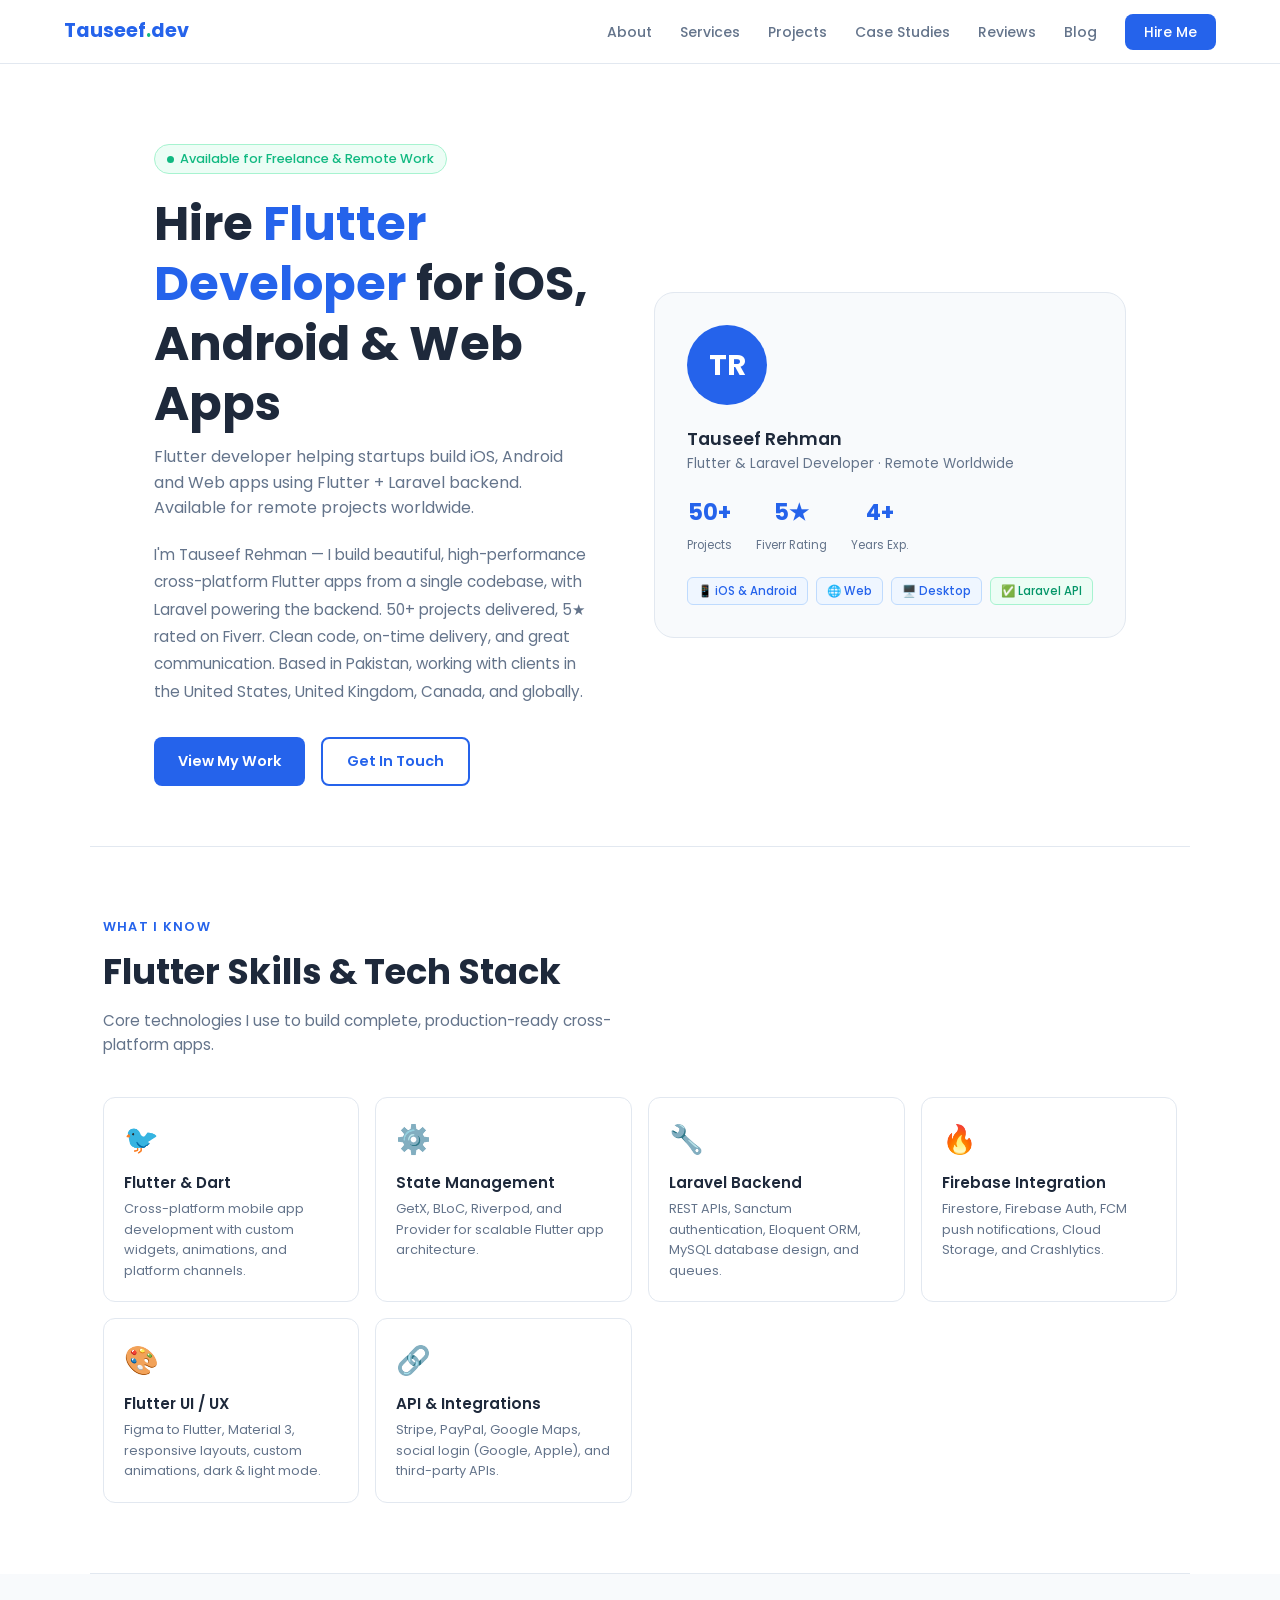
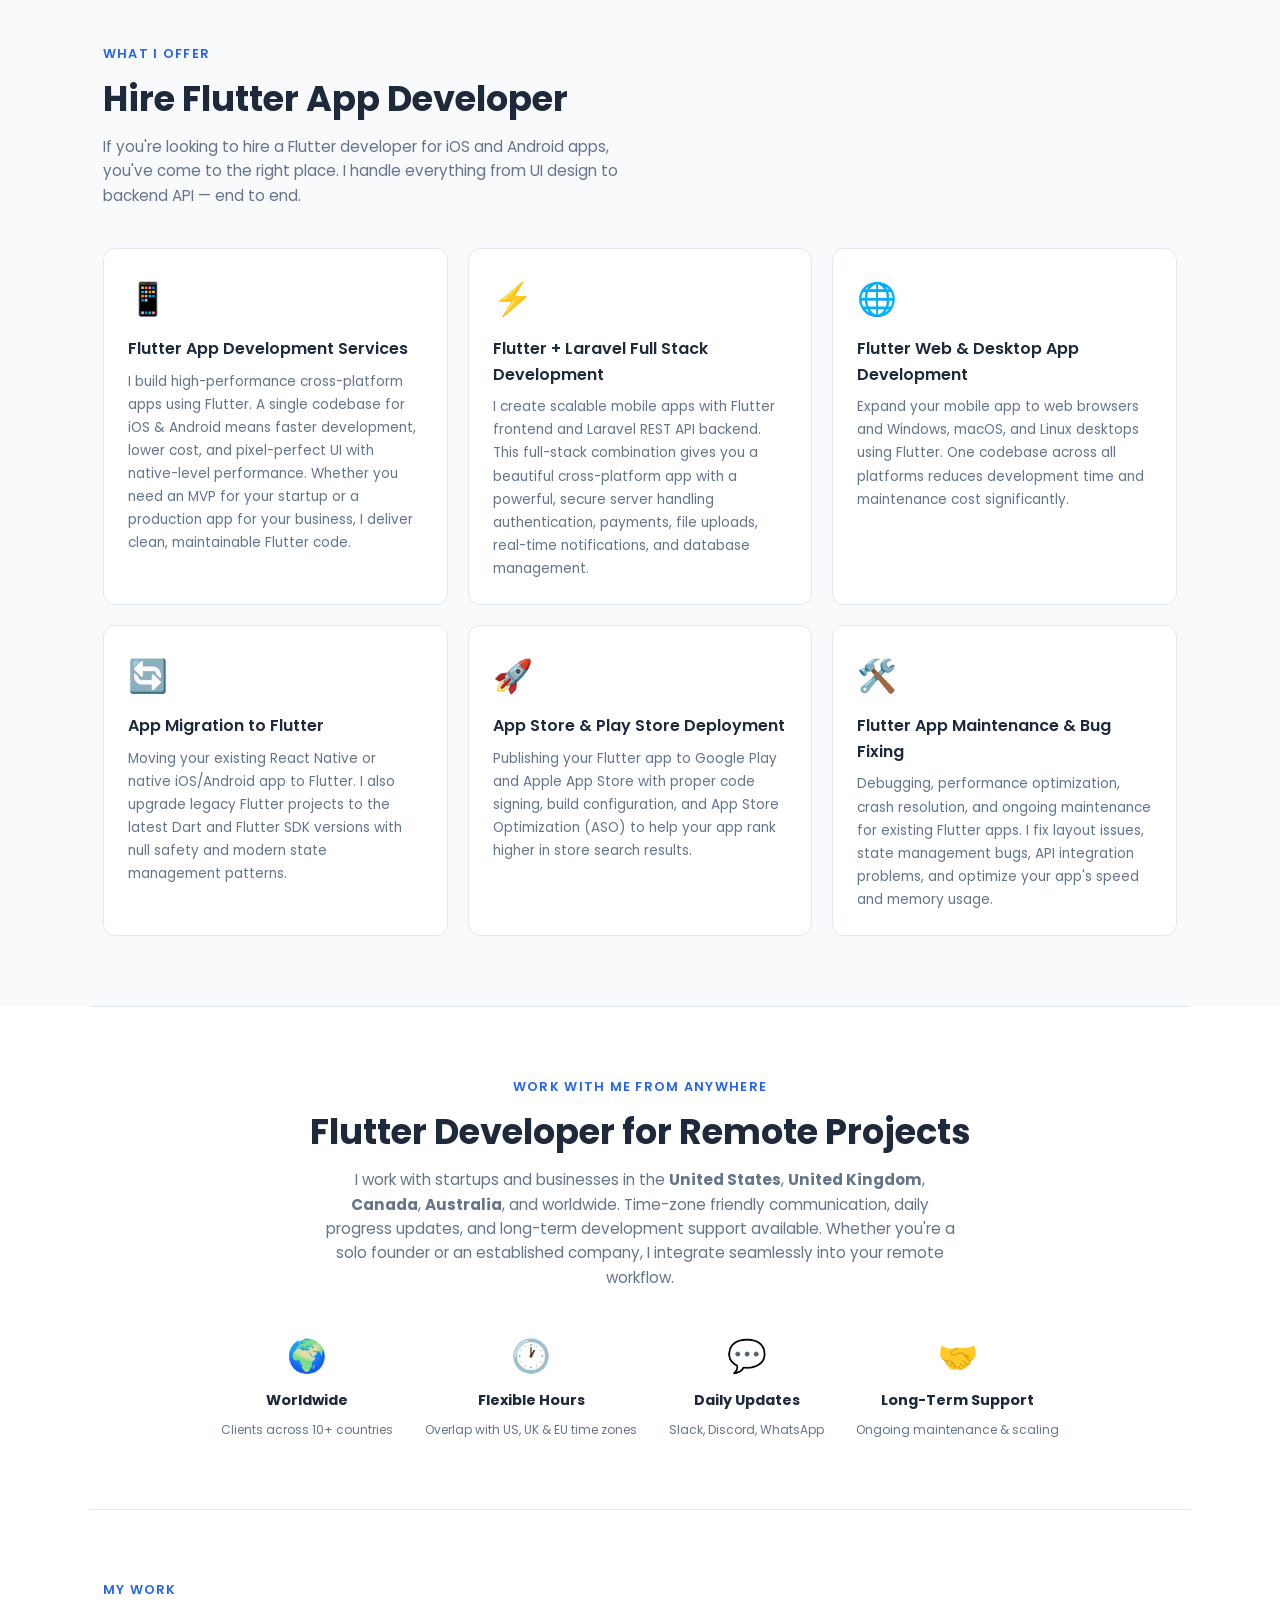
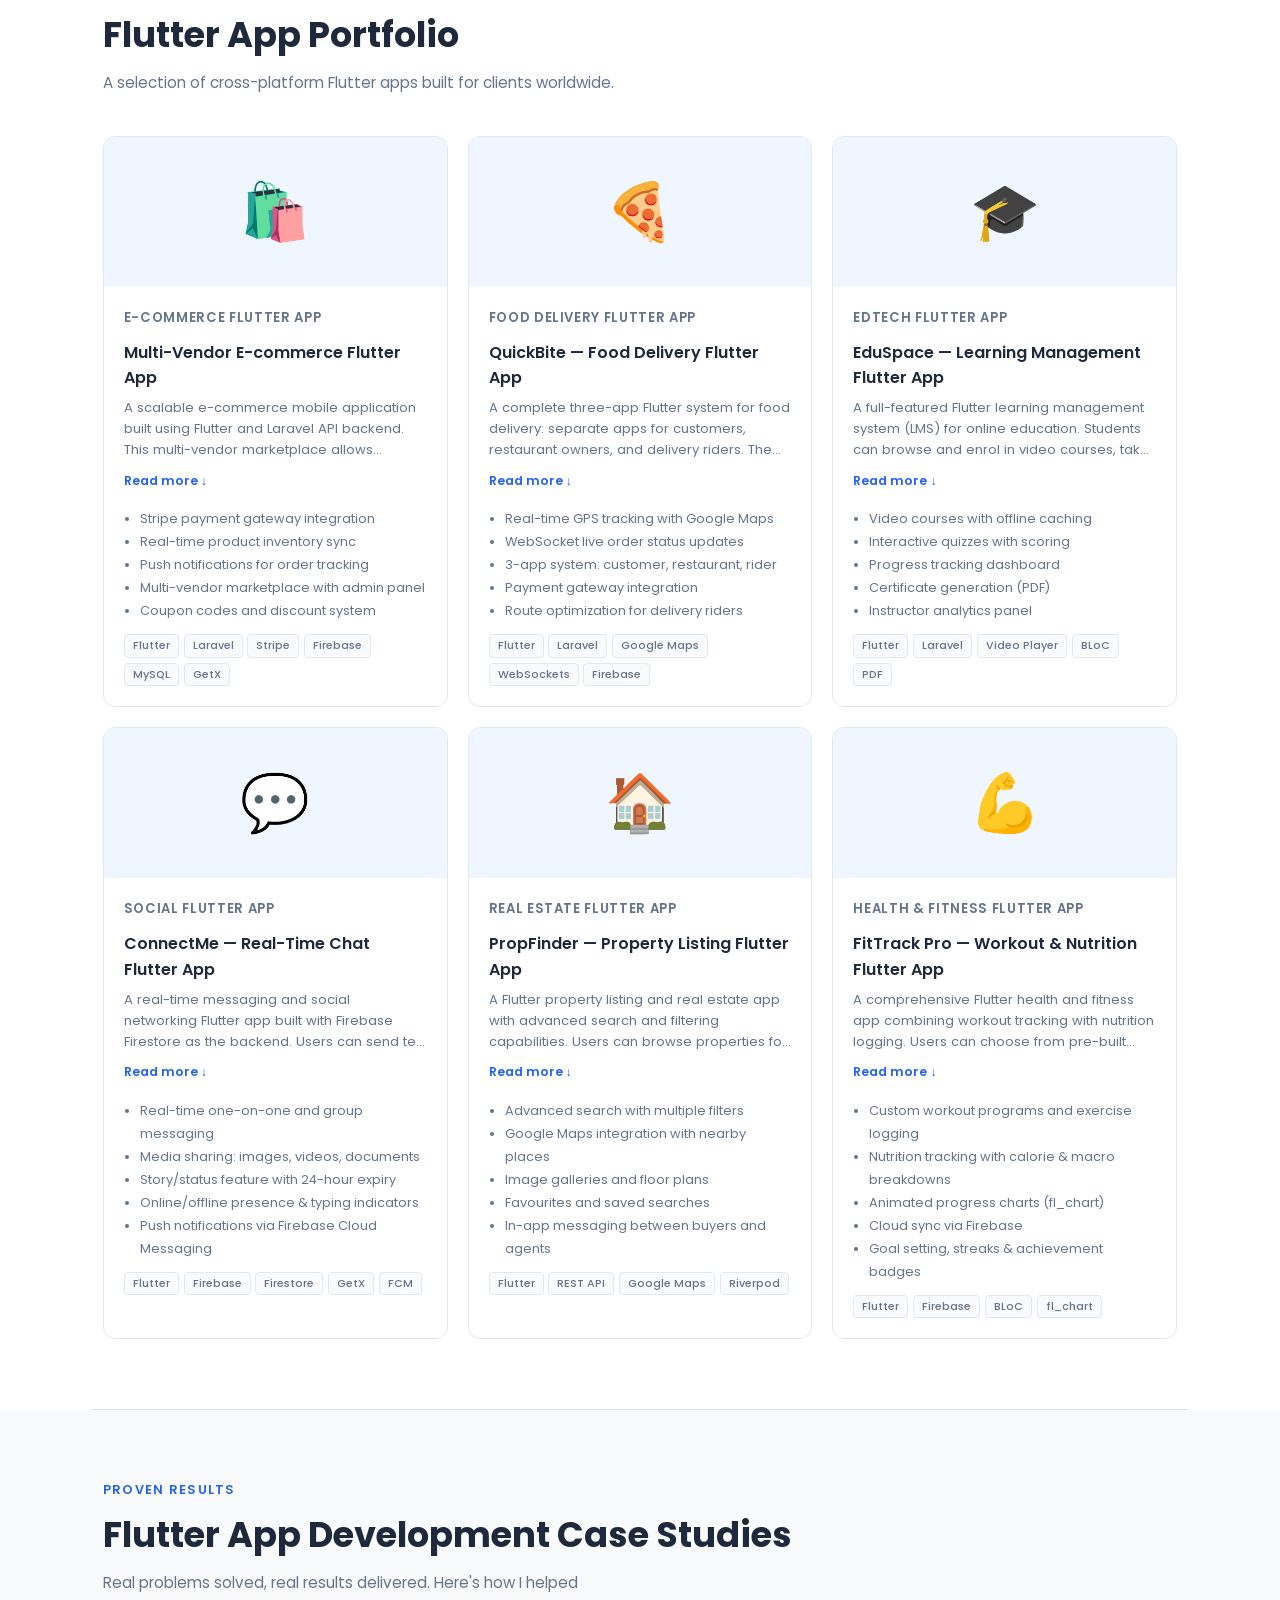
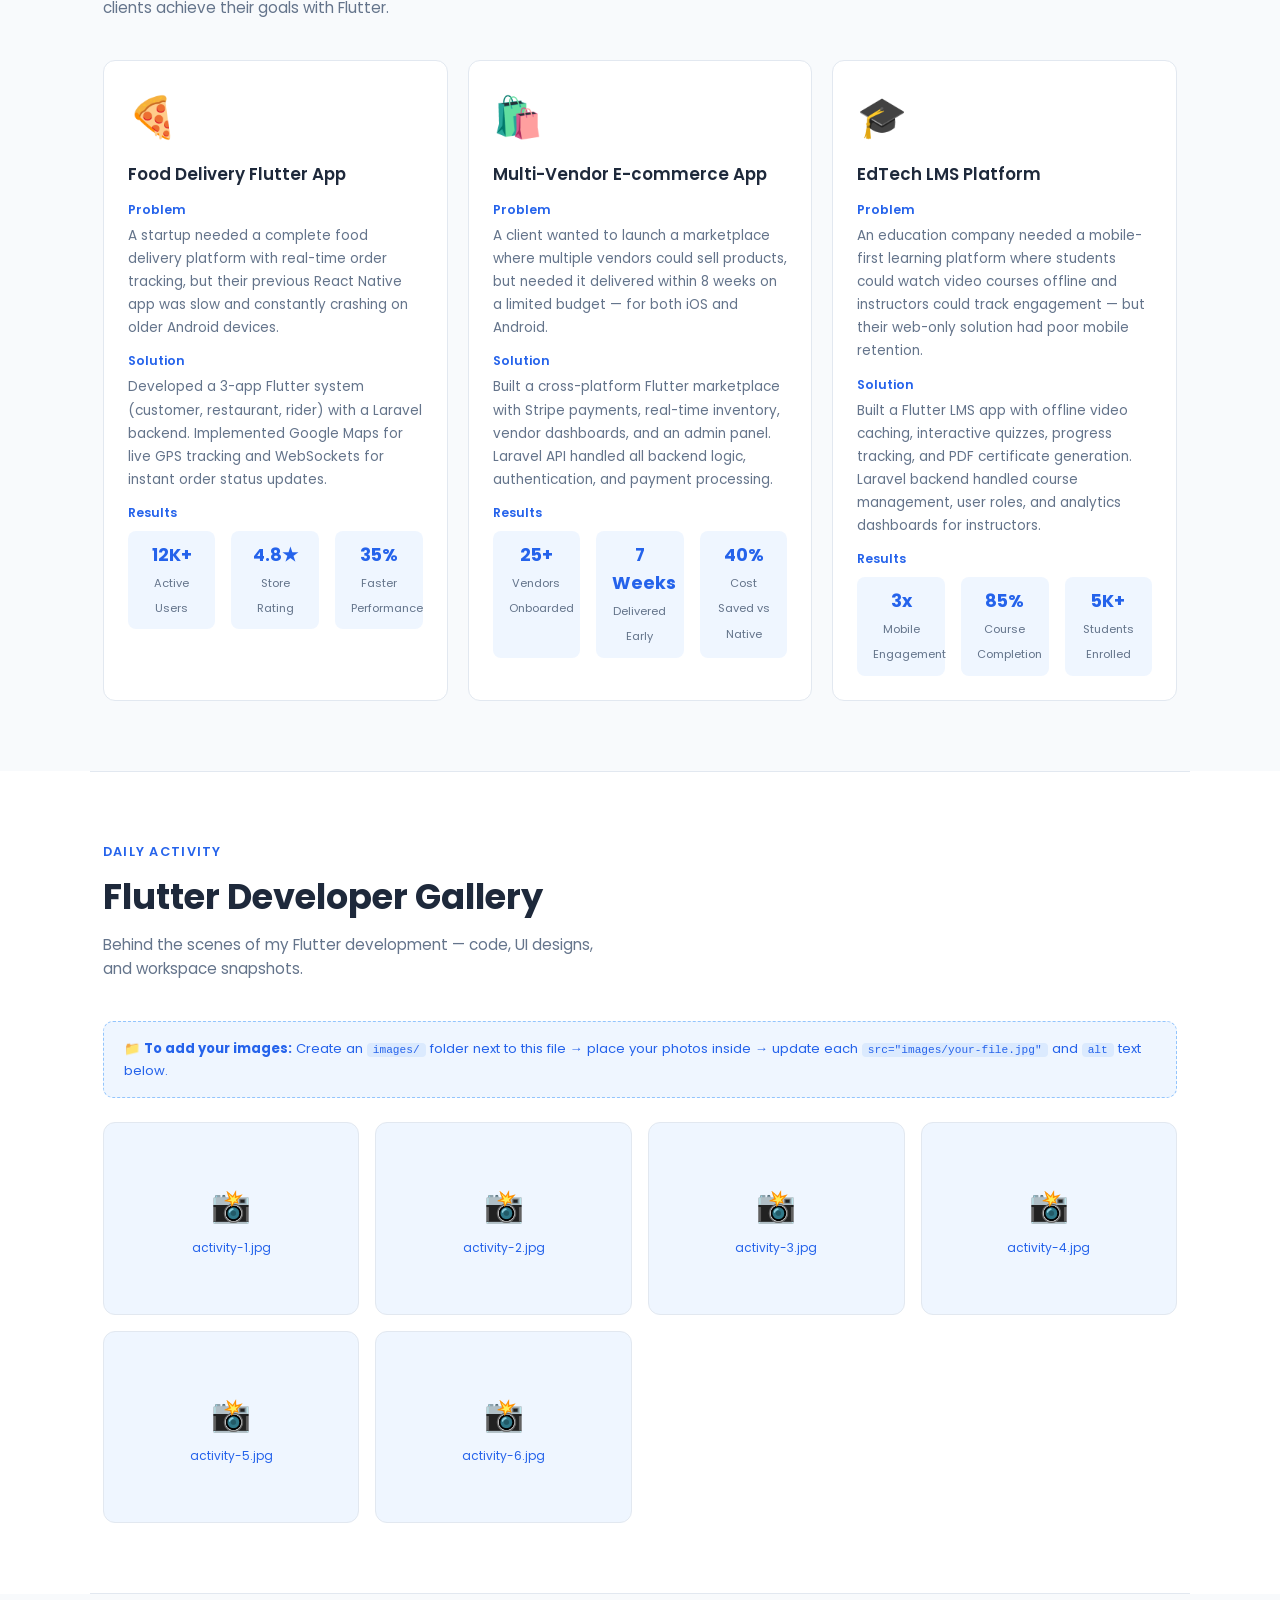
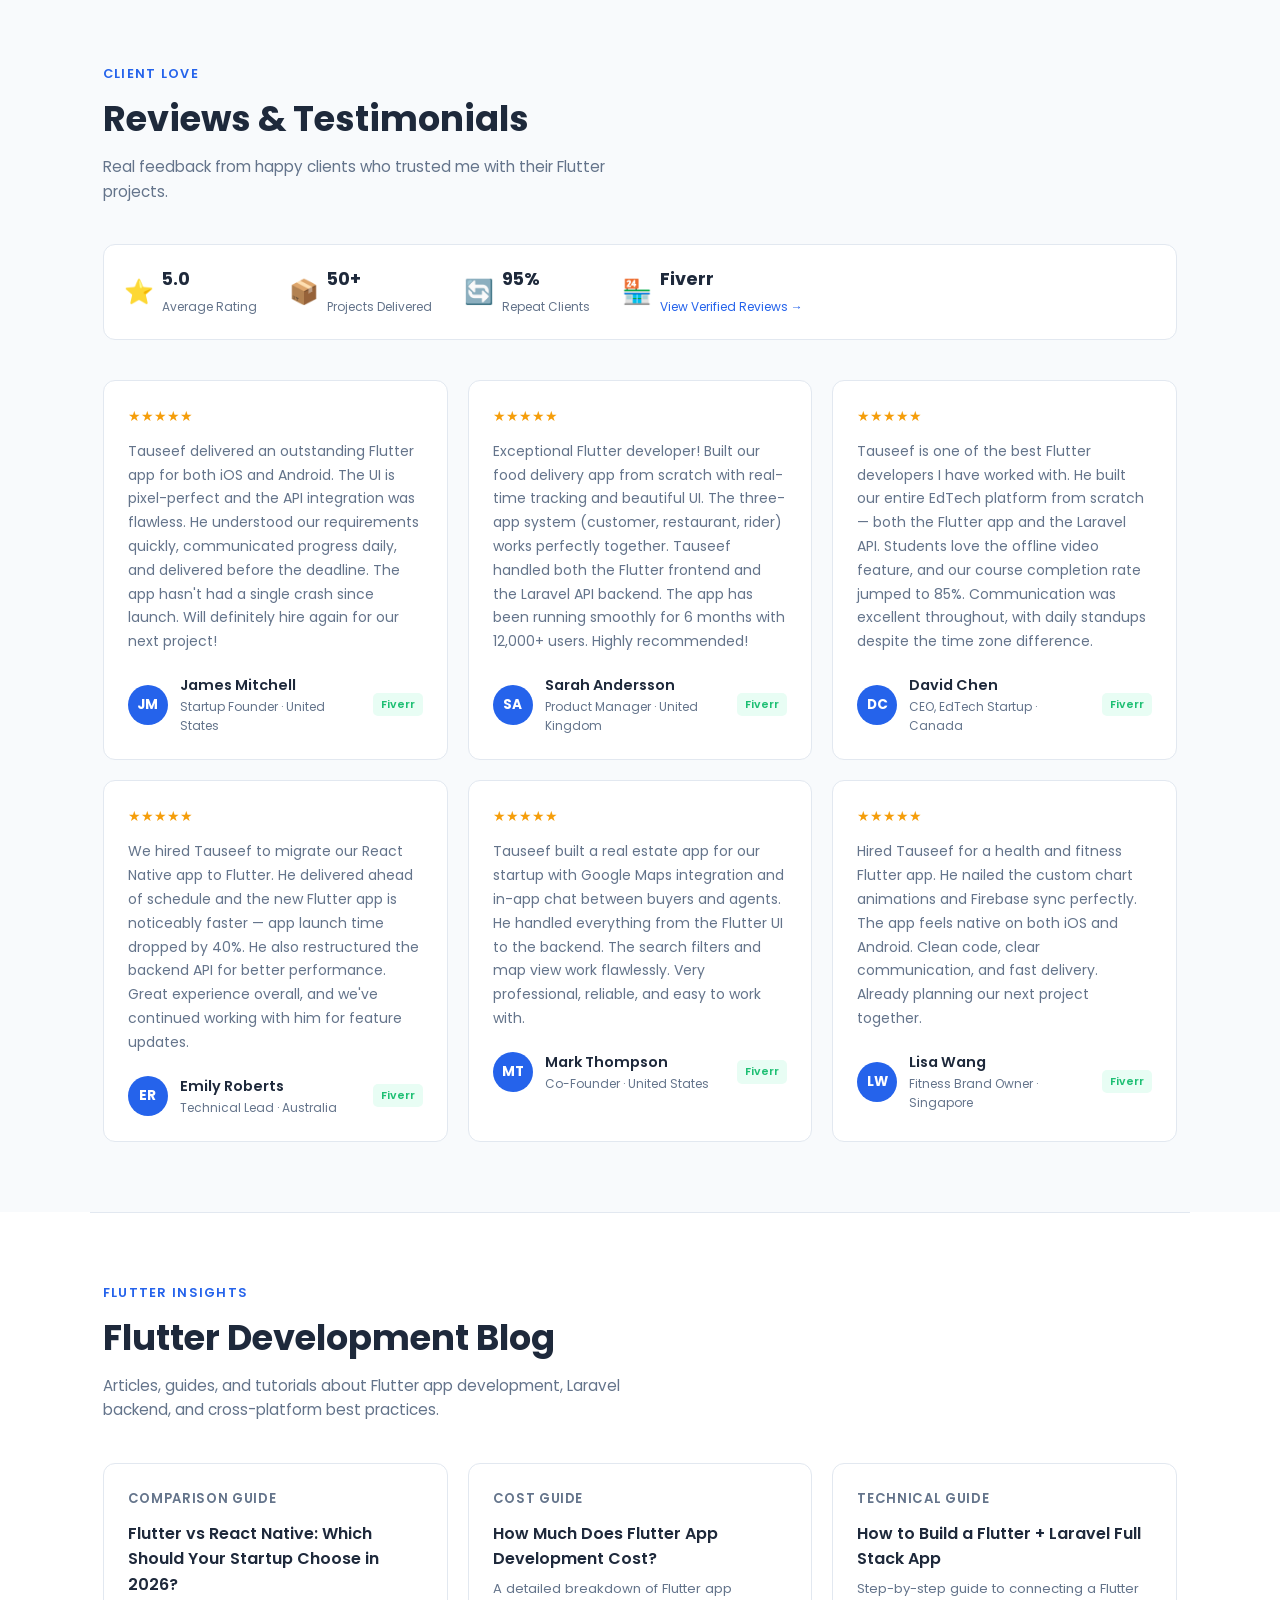
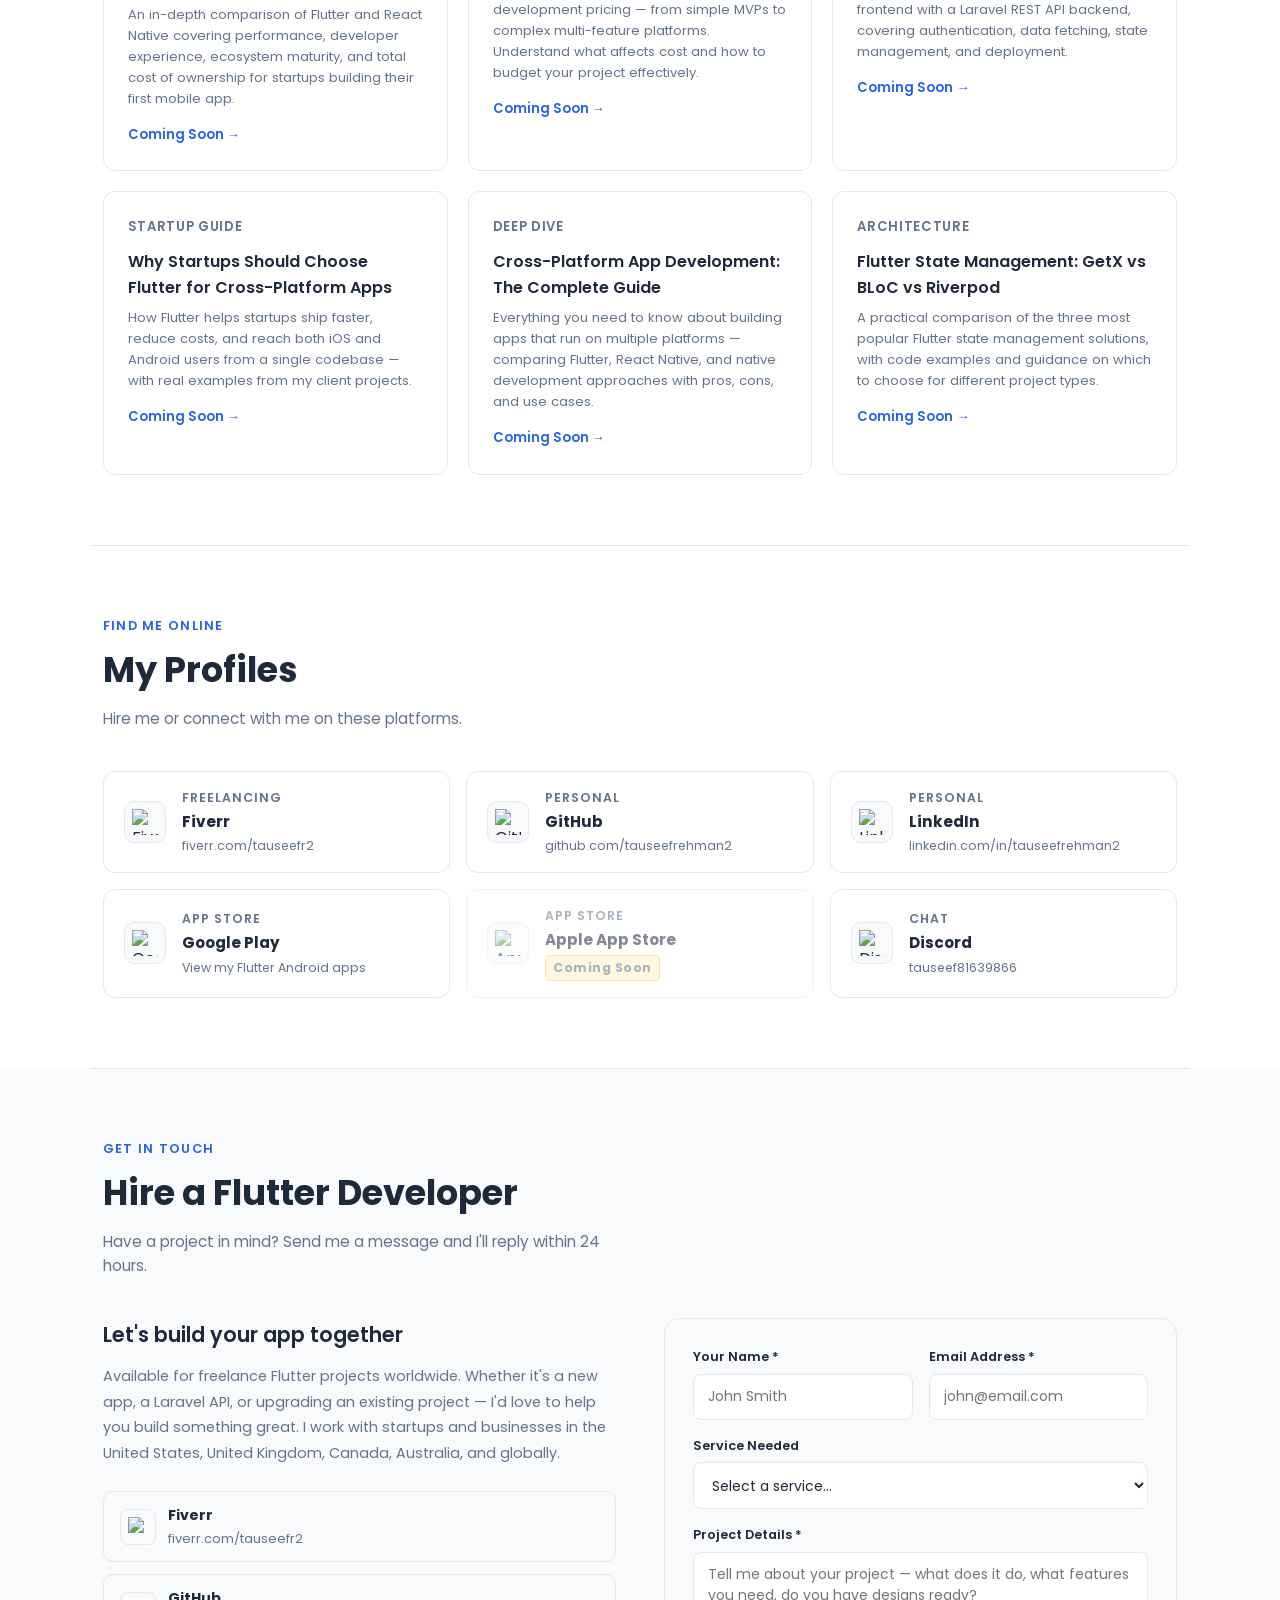
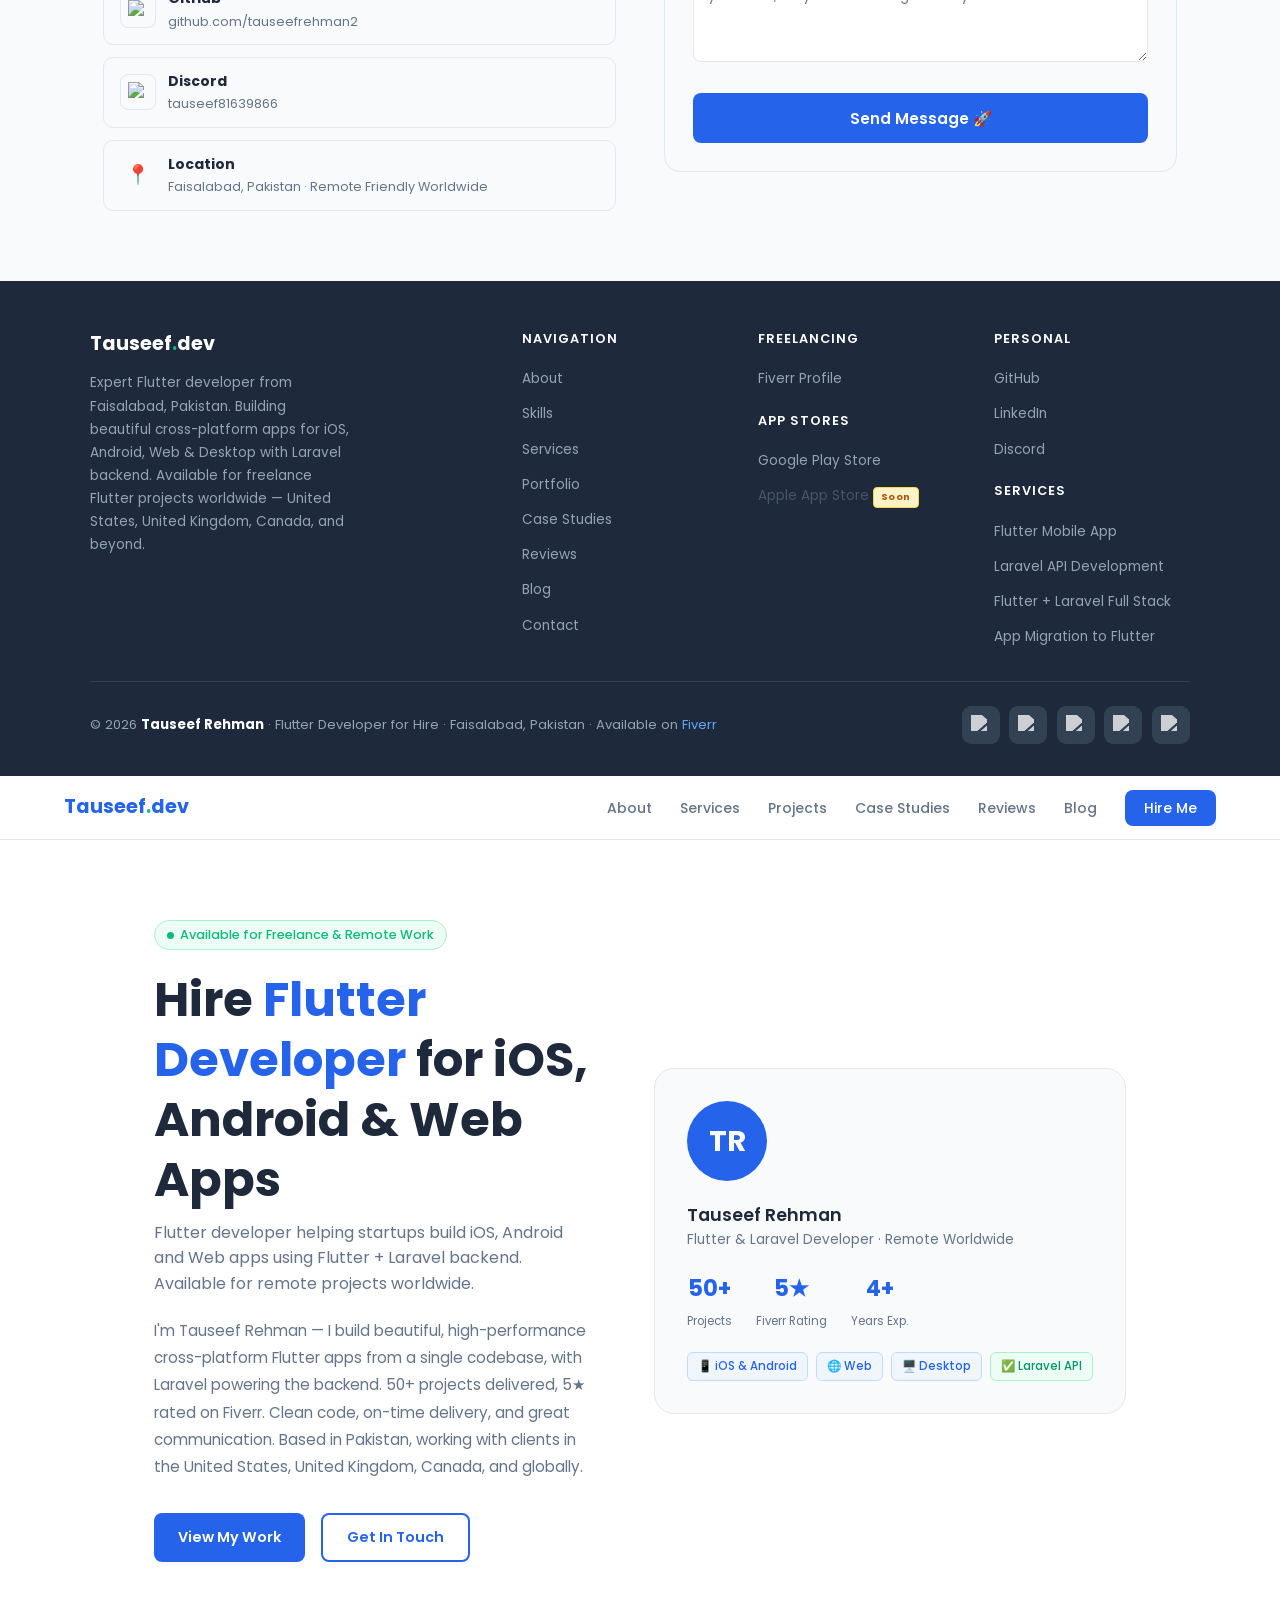
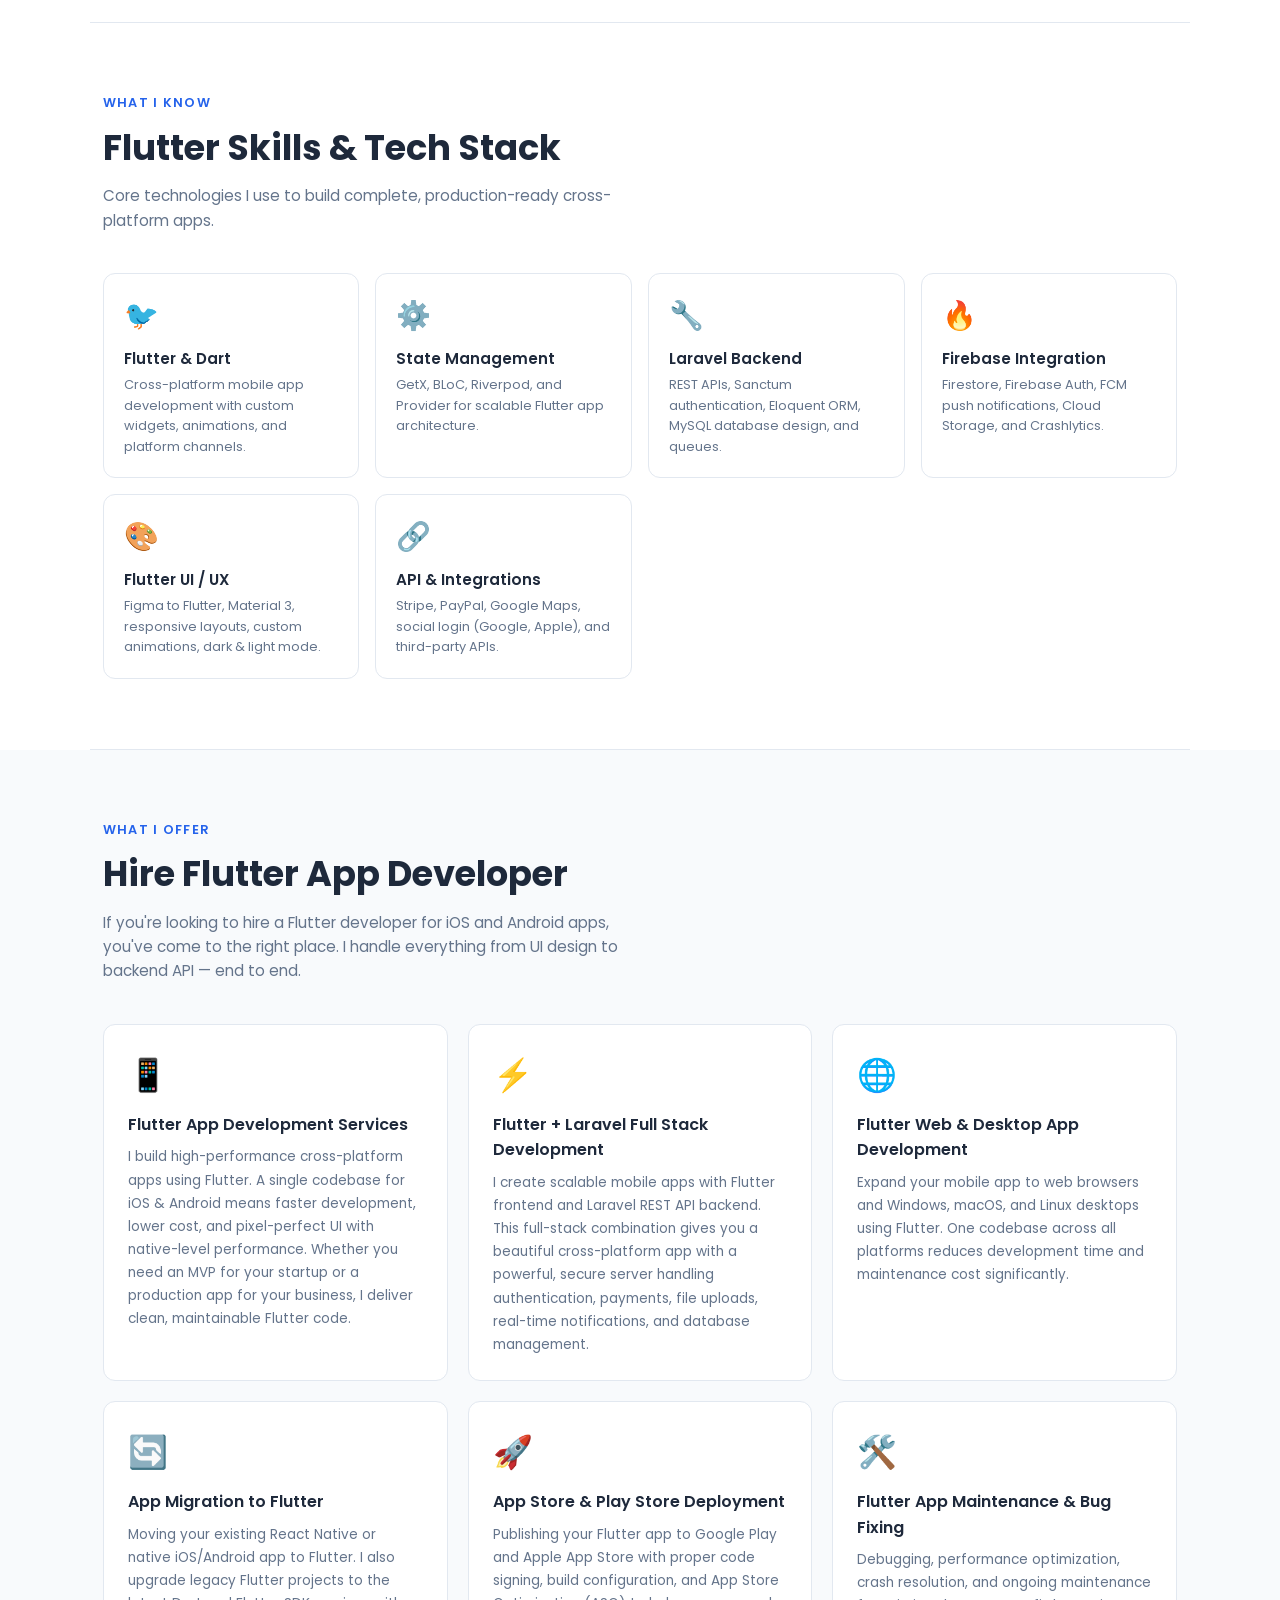
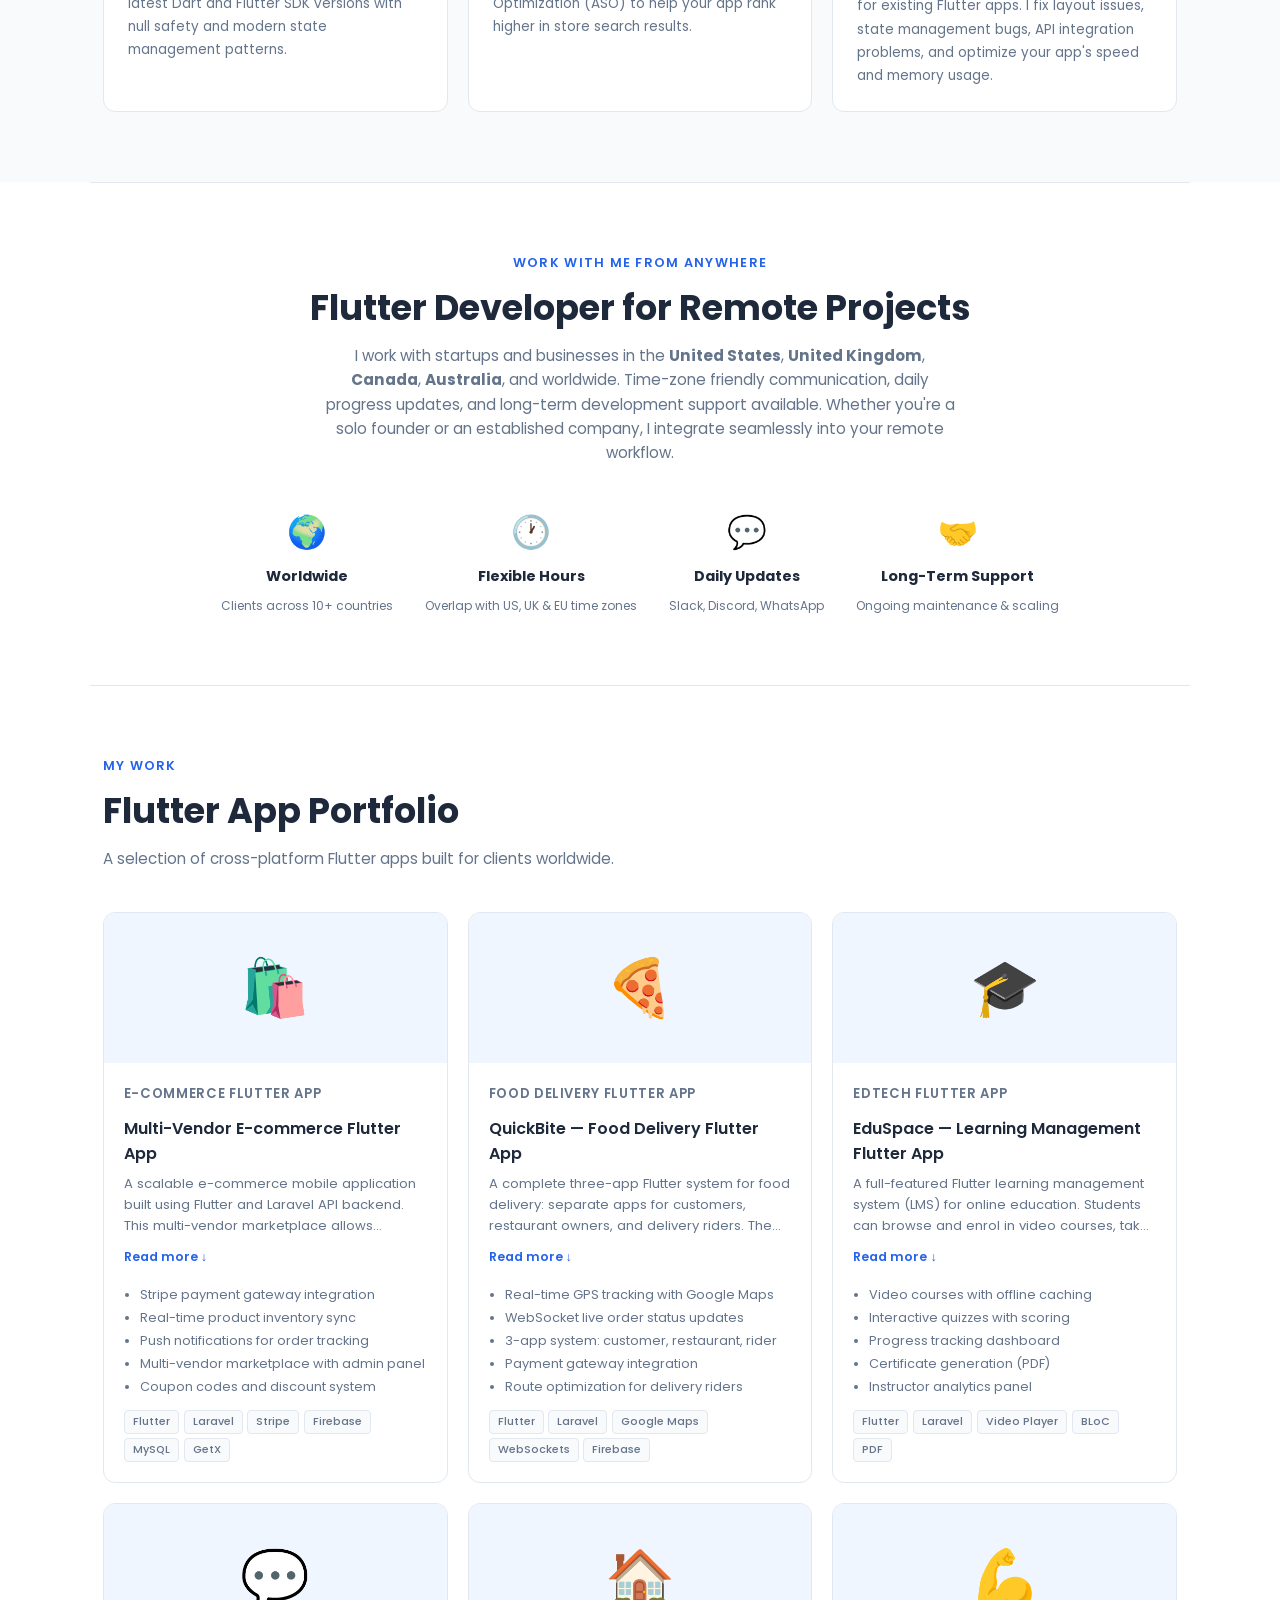
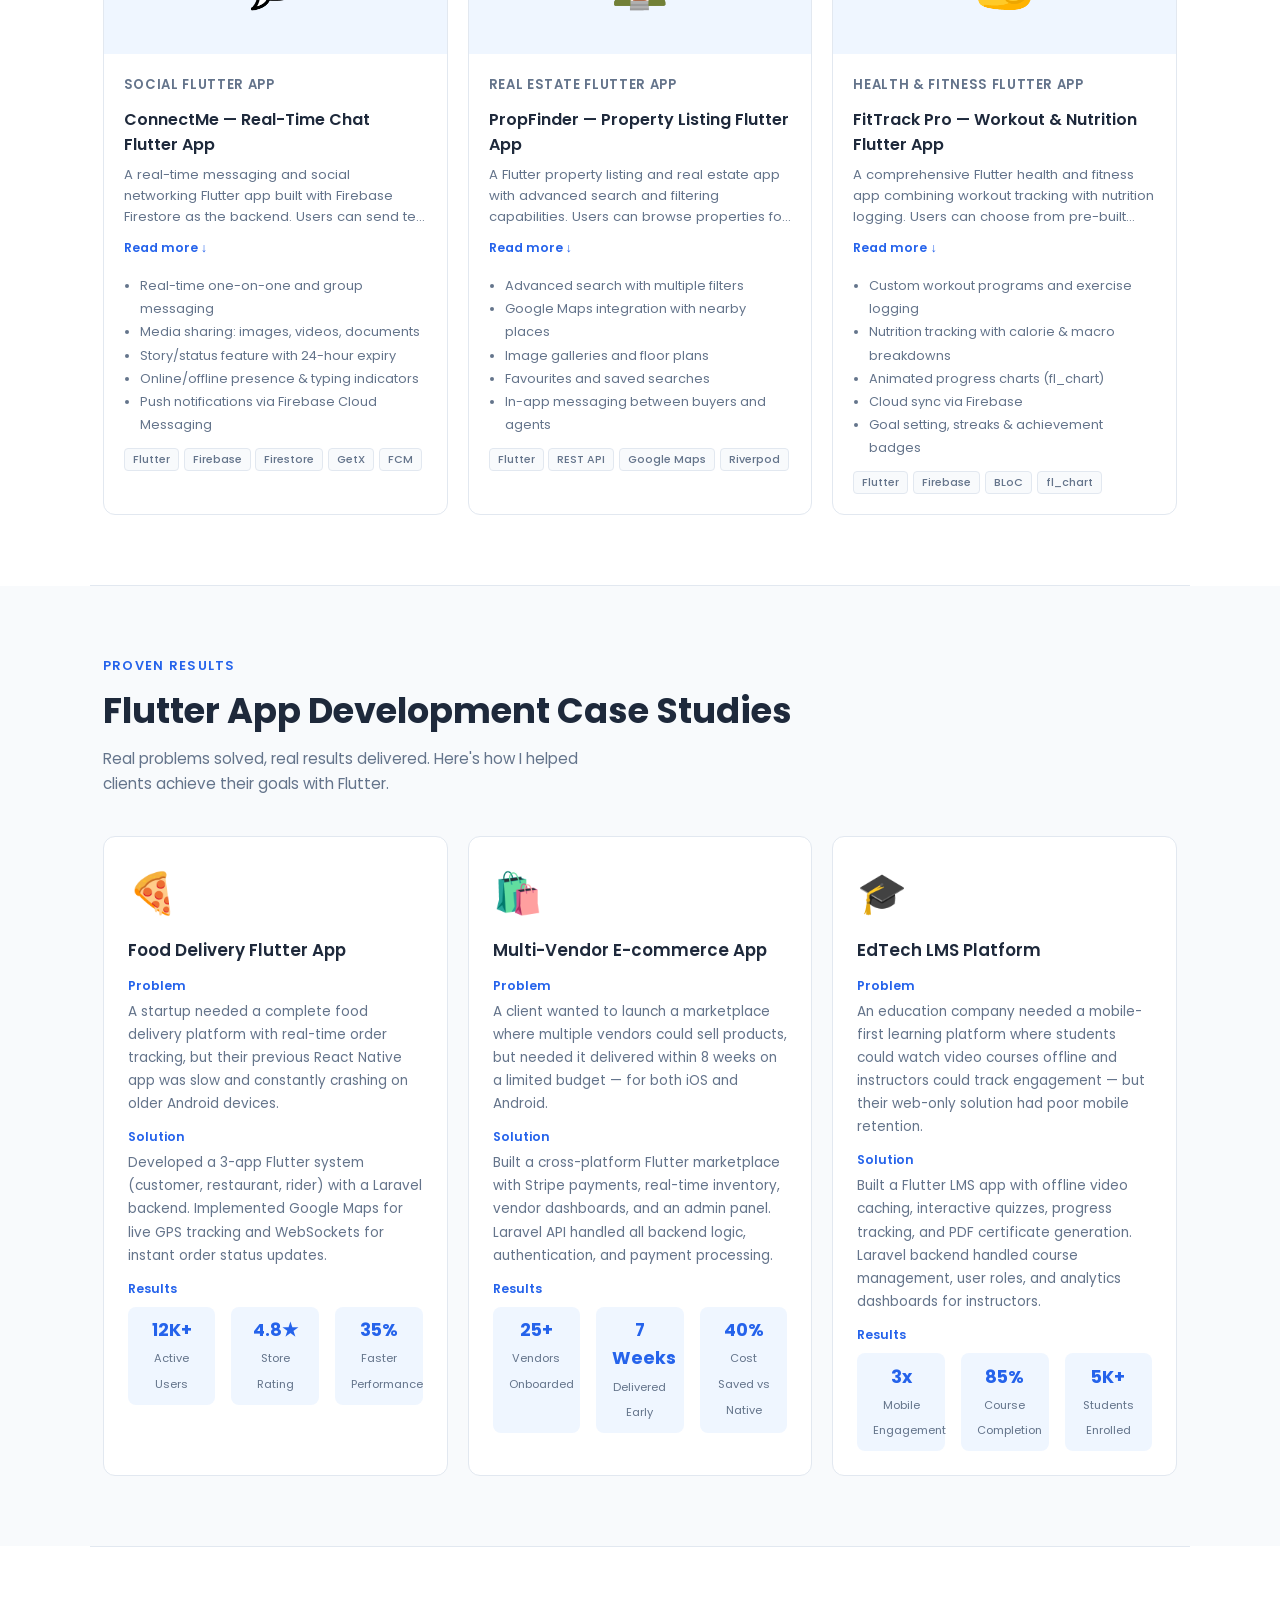
==== commit bd735fb8: "asdf" ====
--- a/index.html
+++ b/index.html
@@ -98,13 +98,21 @@
   }
   </script>
 
-  <!-- Aggregate Review Schema -->
+  <!-- Aggregate Review Schema — FIX: Changed from Person to ProfessionalService (valid type for Review rich results) -->
   <script type="application/ld+json">
   {
     "@context": "https://schema.org",
     "@type": "ProfessionalService",
-    "name": "Tauseef Rehman - Flutter App Development",
-    "url": "https://tauseefrehman2.github.io",
+    "name": "Tauseef Rehman — Flutter App Development",
+    "url": "https://tauseefrehman2.github.io/",
+    "image": "https://tauseefrehman2.github.io/images/tauseef-rehman-flutter-developer.jpg",
+    "description": "Professional Flutter app development services for iOS, Android, Web and Desktop with Laravel backend integration.",
+    "address": {
+      "@type": "PostalAddress",
+      "addressLocality": "Faisalabad",
+      "addressCountry": "PK"
+    },
+    "priceRange": "$$",
     "aggregateRating": {
       "@type": "AggregateRating",
       "ratingValue": "5.0",
@@ -1932,268 +1940,173 @@
      FIX #10: REVIEWS — Expanded + More Reviews + Trust Signals
      ══════════════════════════════════════════════════════════════ -->
     <section class="section-alt" id="reviews"
-      aria-label="Client reviews and testimonials for Flutter developer Tauseef Rehman">
-      <div class="section">
-        <p class="section-label">Client Love</p>
-        <h2>Reviews &amp; Testimonials</h2>
-        <p class="sub">Real feedback from happy clients who trusted me with their Flutter projects.</p>
-
-        <div
-          style="display:flex;gap:2rem;flex-wrap:wrap;margin-bottom:2.5rem;padding:1.25rem;background:#fff;border:1px solid var(--border);border-radius:12px;">
-          <div style="display:flex;align-items:center;gap:0.5rem;">
-            <span style="font-size:1.5rem;">⭐</span>
-            <div><strong style="font-size:1.1rem;">5.0</strong><br /><span
-                style="font-size:0.75rem;color:var(--text-muted);">Average Rating</span></div>
+  aria-label="Client reviews and testimonials for Flutter developer Tauseef Rehman">
+  <div class="section">
+    <p class="section-label">Client Love</p>
+    <h2>Reviews &amp; Testimonials</h2>
+    <p class="sub">Real feedback from happy clients who trusted me with their Flutter projects.</p>
+
+    <div style="display:flex;gap:2rem;flex-wrap:wrap;margin-bottom:2.5rem;padding:1.25rem;background:#fff;border:1px solid var(--border);border-radius:12px;">
+      <div style="display:flex;align-items:center;gap:0.5rem;">
+        <span style="font-size:1.5rem;">⭐</span>
+        <div><strong style="font-size:1.1rem;">5.0</strong><br /><span style="font-size:0.75rem;color:var(--text-muted);">Average Rating</span></div>
+      </div>
+      <div style="display:flex;align-items:center;gap:0.5rem;">
+        <span style="font-size:1.5rem;">📦</span>
+        <div><strong style="font-size:1.1rem;">50+</strong><br /><span style="font-size:0.75rem;color:var(--text-muted);">Projects Delivered</span></div>
+      </div>
+      <div style="display:flex;align-items:center;gap:0.5rem;">
+        <span style="font-size:1.5rem;">🔄</span>
+        <div><strong style="font-size:1.1rem;">95%</strong><br /><span style="font-size:0.75rem;color:var(--text-muted);">Repeat Clients</span></div>
+      </div>
+      <div style="display:flex;align-items:center;gap:0.5rem;">
+        <span style="font-size:1.5rem;">🏪</span>
+        <div><strong style="font-size:1.1rem;">Fiverr</strong><br /><span style="font-size:0.75rem;color:var(--text-muted);"><a href="https://fiverr.com/tauseefr2" target="_blank" rel="noopener noreferrer" style="color:var(--primary);">View Verified Reviews →</a></span></div>
+      </div>
+    </div>
+
+    <!-- FIX: Removed Person microdata wrapper — JSON-LD is now the single source of review structured data -->
+    <div class="reviews-grid">
+
+        <!-- Review 1 -->
+        <article class="review-card">
+          <div class="stars">★★★★★</div>
+          <p class="review-text">
+            Tauseef delivered an outstanding Flutter app for both iOS and Android. The UI is pixel-perfect and the API
+            integration was flawless. He understood our requirements quickly, communicated progress daily, and
+            delivered before the deadline. The app hasn't had a single crash since launch. Will definitely hire again
+            for our next project!
+          </p>
+          <div class="reviewer">
+            <div class="reviewer-left">
+              <div class="reviewer-avatar">JM</div>
+              <div>
+                <div class="reviewer-name">
+                  <span>James Mitchell</span>
+                </div>
+                <div class="reviewer-info">Startup Founder · United States</div>
+              </div>
+            </div>
+            <span class="platform-label fiverr">Fiverr</span>
           </div>
-          <div style="display:flex;align-items:center;gap:0.5rem;">
-            <span style="font-size:1.5rem;">📦</span>
-            <div><strong style="font-size:1.1rem;">50+</strong><br /><span
-                style="font-size:0.75rem;color:var(--text-muted);">Projects Delivered</span></div>
+        </article>
+
+        <!-- Review 2 -->
+        <article class="review-card">
+          <div class="stars">★★★★★</div>
+          <p class="review-text">
+            Exceptional Flutter developer! Built our food delivery app from scratch with real-time tracking and
+            beautiful UI. The three-app system (customer, restaurant, rider) works perfectly together. Tauseef handled
+            both the Flutter frontend and the Laravel API backend. The app has been running smoothly for 6 months with
+            12,000+ users. Highly recommended!
+          </p>
+          <div class="reviewer">
+            <div class="reviewer-left">
+              <div class="reviewer-avatar">SA</div>
+              <div>
+                <div class="reviewer-name">
+                  <span>Sarah Andersson</span>
+                </div>
+                <div class="reviewer-info">Product Manager · United Kingdom</div>
+              </div>
+            </div>
+            <span class="platform-label fiverr">Fiverr</span>
           </div>
-          <div style="display:flex;align-items:center;gap:0.5rem;">
-            <span style="font-size:1.5rem;">🔄</span>
-            <div><strong style="font-size:1.1rem;">95%</strong><br /><span
-                style="font-size:0.75rem;color:var(--text-muted);">Repeat Clients</span></div>
+        </article>
+
+        <!-- Review 3 -->
+        <article class="review-card">
+          <div class="stars">★★★★★</div>
+          <p class="review-text">
+            Tauseef is one of the best Flutter developers I have worked with. He built our entire EdTech platform from
+            scratch — both the Flutter app and the Laravel API. Students love the offline video feature, and our
+            course completion rate jumped to 85%. Communication was excellent throughout, with daily standups despite
+            the time zone difference.
+          </p>
+          <div class="reviewer">
+            <div class="reviewer-left">
+              <div class="reviewer-avatar">DC</div>
+              <div>
+                <div class="reviewer-name">
+                  <span>David Chen</span>
+                </div>
+                <div class="reviewer-info">CEO, EdTech Startup · Canada</div>
+              </div>
+            </div>
+            <span class="platform-label fiverr">Fiverr</span>
           </div>
-          <div style="display:flex;align-items:center;gap:0.5rem;">
-            <span style="font-size:1.5rem;">🏪</span>
-            <div><strong style="font-size:1.1rem;">Fiverr</strong><br /><span
-                style="font-size:0.75rem;color:var(--text-muted);"><a href="https://fiverr.com/tauseefr2"
-                  target="_blank" rel="noopener noreferrer" style="color:var(--primary);">View Verified Reviews
-                  →</a></span></div>
+        </article>
+
+        <!-- Review 4 -->
+        <article class="review-card">
+          <div class="stars">★★★★★</div>
+          <p class="review-text">
+            We hired Tauseef to migrate our React Native app to Flutter. He delivered ahead of schedule and the new
+            Flutter app is noticeably faster — app launch time dropped by 40%. He also restructured the backend API
+            for better performance. Great experience overall, and we've continued working with him for feature updates.
+          </p>
+          <div class="reviewer">
+            <div class="reviewer-left">
+              <div class="reviewer-avatar">ER</div>
+              <div>
+                <div class="reviewer-name">
+                  <span>Emily Roberts</span>
+                </div>
+                <div class="reviewer-info">Technical Lead · Australia</div>
+              </div>
+            </div>
+            <span class="platform-label fiverr">Fiverr</span>
           </div>
-        </div>
-
-        <div class="reviews-grid">
-
-          <!-- Review 1 -->
-          <article class="review-card" itemscope itemtype="https://schema.org/Review">
-
-            <div itemprop="itemReviewed" itemscope itemtype="https://schema.org/Person">
-              <meta itemprop="name" content="Tauseef Rehman">
-              <meta itemprop="jobTitle" content="Flutter App Developer">
-              <meta itemprop="url" content="https://tauseefrehman2.github.io/tauseef">
+        </article>
+
+        <!-- Review 5 -->
+        <article class="review-card">
+          <div class="stars">★★★★★</div>
+          <p class="review-text">
+            Tauseef built a real estate app for our startup with Google Maps integration and in-app chat between
+            buyers and agents. He handled everything from the Flutter UI to the backend. The search filters and map
+            view work flawlessly. Very professional, reliable, and easy to work with.
+          </p>
+          <div class="reviewer">
+            <div class="reviewer-left">
+              <div class="reviewer-avatar">MT</div>
+              <div>
+                <div class="reviewer-name">
+                  <span>Mark Thompson</span>
+                </div>
+                <div class="reviewer-info">Co-Founder · United States</div>
+              </div>
             </div>
-
-            <div class="stars">★★★★★</div>
-
-            <div itemprop="reviewRating" itemscope itemtype="https://schema.org/Rating">
-              <meta itemprop="ratingValue" content="5">
-              <meta itemprop="bestRating" content="5">
+            <span class="platform-label fiverr">Fiverr</span>
+          </div>
+        </article>
+
+        <!-- Review 6 -->
+        <article class="review-card">
+          <div class="stars">★★★★★</div>
+          <p class="review-text">
+            Hired Tauseef for a health and fitness Flutter app. He nailed the custom chart animations and Firebase
+            sync perfectly. The app feels native on both iOS and Android. Clean code, clear communication, and fast
+            delivery. Already planning our next project together.
+          </p>
+          <div class="reviewer">
+            <div class="reviewer-left">
+              <div class="reviewer-avatar">LW</div>
+              <div>
+                <div class="reviewer-name">
+                  <span>Lisa Wang</span>
+                </div>
+                <div class="reviewer-info">Fitness Brand Owner · Singapore</div>
+              </div>
             </div>
-
-            <p class="review-text" itemprop="reviewBody">
-              Tauseef delivered an outstanding Flutter app for both iOS and Android. The UI is pixel-perfect and the API
-              integration was flawless. He understood our requirements quickly, communicated progress daily, and
-              delivered before the deadline. The app hasn't had a single crash since launch. Will definitely hire again
-              for our next project!
-            </p>
-
-            <div class="reviewer">
-              <div class="reviewer-left">
-                <div class="reviewer-avatar">JM</div>
-                <div>
-                  <div class="reviewer-name" itemprop="author" itemscope itemtype="https://schema.org/Person">
-                    <span itemprop="name">James Mitchell</span>
-                  </div>
-                  <div class="reviewer-info">Startup Founder · United States</div>
-                </div>
-              </div>
-              <span class="platform-label fiverr">Fiverr</span>
-            </div>
-          </article>
-
-
-          <!-- Review 2 -->
-          <article class="review-card" itemscope itemtype="https://schema.org/Review">
-
-            <div itemprop="itemReviewed" itemscope itemtype="https://schema.org/Person">
-              <meta itemprop="name" content="Tauseef Rehman">
-              <meta itemprop="jobTitle" content="Flutter App Developer">
-              <meta itemprop="url" content="https://tauseefrehman2.github.io/tauseef">
-            </div>
-
-            <div class="stars">★★★★★</div>
-
-            <div itemprop="reviewRating" itemscope itemtype="https://schema.org/Rating">
-              <meta itemprop="ratingValue" content="5">
-              <meta itemprop="bestRating" content="5">
-            </div>
-
-            <p class="review-text" itemprop="reviewBody">
-              Exceptional Flutter developer! Built our food delivery app from scratch with real-time tracking and
-              beautiful UI. The three-app system (customer, restaurant, rider) works perfectly together. Tauseef handled
-              both the Flutter frontend and the Laravel API backend. The app has been running smoothly for 6 months with
-              12,000+ users. Highly recommended!
-            </p>
-
-            <div class="reviewer">
-              <div class="reviewer-left">
-                <div class="reviewer-avatar">SA</div>
-                <div>
-                  <div class="reviewer-name" itemprop="author" itemscope itemtype="https://schema.org/Person">
-                    <span itemprop="name">Sarah Andersson</span>
-                  </div>
-                  <div class="reviewer-info">Product Manager · United Kingdom</div>
-                </div>
-              </div>
-              <span class="platform-label fiverr">Fiverr</span>
-            </div>
-          </article>
-
-
-          <!-- Review 3 -->
-          <article class="review-card" itemscope itemtype="https://schema.org/Review">
-
-            <div itemprop="itemReviewed" itemscope itemtype="https://schema.org/Person">
-              <meta itemprop="name" content="Tauseef Rehman">
-              <meta itemprop="jobTitle" content="Flutter App Developer">
-              <meta itemprop="url" content="https://tauseefrehman2.github.io/tauseef">
-            </div>
-
-            <div class="stars">★★★★★</div>
-
-            <div itemprop="reviewRating" itemscope itemtype="https://schema.org/Rating">
-              <meta itemprop="ratingValue" content="5">
-              <meta itemprop="bestRating" content="5">
-            </div>
-
-            <p class="review-text" itemprop="reviewBody">
-              Tauseef is one of the best Flutter developers I have worked with. He built our entire EdTech platform from
-              scratch — both the Flutter app and the Laravel API. Students love the offline video feature, and our
-              course completion rate jumped to 85%. Communication was excellent throughout, with daily standups despite
-              the time zone difference.
-            </p>
-
-            <div class="reviewer">
-              <div class="reviewer-left">
-                <div class="reviewer-avatar">DC</div>
-                <div>
-                  <div class="reviewer-name" itemprop="author" itemscope itemtype="https://schema.org/Person">
-                    <span itemprop="name">David Chen</span>
-                  </div>
-                  <div class="reviewer-info">CEO, EdTech Startup · Canada</div>
-                </div>
-              </div>
-              <span class="platform-label fiverr">Fiverr</span>
-            </div>
-          </article>
-
-
-          <!-- Review 4 -->
-          <article class="review-card" itemscope itemtype="https://schema.org/Review">
-
-            <div itemprop="itemReviewed" itemscope itemtype="https://schema.org/Person">
-              <meta itemprop="name" content="Tauseef Rehman">
-              <meta itemprop="jobTitle" content="Flutter App Developer">
-              <meta itemprop="url" content="https://tauseefrehman2.github.io/tauseef">
-            </div>
-
-            <div class="stars">★★★★★</div>
-
-            <div itemprop="reviewRating" itemscope itemtype="https://schema.org/Rating">
-              <meta itemprop="ratingValue" content="5">
-              <meta itemprop="bestRating" content="5">
-            </div>
-
-            <p class="review-text" itemprop="reviewBody">
-              We hired Tauseef to migrate our React Native app to Flutter. He delivered ahead of schedule and the new
-              Flutter app is noticeably faster — app launch time dropped by 40%. He also restructured the backend API
-              for better performance. Great experience overall, and we've continued working with him for feature
-              updates.
-            </p>
-
-            <div class="reviewer">
-              <div class="reviewer-left">
-                <div class="reviewer-avatar">ER</div>
-                <div>
-                  <div class="reviewer-name" itemprop="author" itemscope itemtype="https://schema.org/Person">
-                    <span itemprop="name">Emily Roberts</span>
-                  </div>
-                  <div class="reviewer-info">Technical Lead · Australia</div>
-                </div>
-              </div>
-              <span class="platform-label fiverr">Fiverr</span>
-            </div>
-          </article>
-
-
-          <!-- Review 5 -->
-          <article class="review-card" itemscope itemtype="https://schema.org/Review">
-
-            <div itemprop="itemReviewed" itemscope itemtype="https://schema.org/Person">
-              <meta itemprop="name" content="Tauseef Rehman">
-              <meta itemprop="jobTitle" content="Flutter App Developer">
-              <meta itemprop="url" content="https://tauseefrehman2.github.io/tauseef">
-            </div>
-
-            <div class="stars">★★★★★</div>
-
-            <div itemprop="reviewRating" itemscope itemtype="https://schema.org/Rating">
-              <meta itemprop="ratingValue" content="5">
-              <meta itemprop="bestRating" content="5">
-            </div>
-
-            <p class="review-text" itemprop="reviewBody">
-              Tauseef built a real estate app for our startup with Google Maps integration and in-app chat between
-              buyers and agents. He handled everything from the Flutter UI to the backend. The search filters and map
-              view work flawlessly. Very professional, reliable, and easy to work with.
-            </p>
-
-            <div class="reviewer">
-              <div class="reviewer-left">
-                <div class="reviewer-avatar">MT</div>
-                <div>
-                  <div class="reviewer-name" itemprop="author" itemscope itemtype="https://schema.org/Person">
-                    <span itemprop="name">Mark Thompson</span>
-                  </div>
-                  <div class="reviewer-info">Co-Founder · United States</div>
-                </div>
-              </div>
-              <span class="platform-label fiverr">Fiverr</span>
-            </div>
-          </article>
-
-
-          <!-- Review 6 -->
-          <article class="review-card" itemscope itemtype="https://schema.org/Review">
-
-            <div itemprop="itemReviewed" itemscope itemtype="https://schema.org/Person">
-              <meta itemprop="name" content="Tauseef Rehman">
-              <meta itemprop="jobTitle" content="Flutter App Developer">
-              <meta itemprop="url" content="https://tauseefrehman2.github.io/tauseef">
-            </div>
-
-            <div class="stars">★★★★★</div>
-
-            <div itemprop="reviewRating" itemscope itemtype="https://schema.org/Rating">
-              <meta itemprop="ratingValue" content="5">
-              <meta itemprop="bestRating" content="5">
-            </div>
-
-            <p class="review-text" itemprop="reviewBody">
-              Hired Tauseef for a health and fitness Flutter app. He nailed the custom chart animations and Firebase
-              sync perfectly. The app feels native on both iOS and Android. Clean code, clear communication, and fast
-              delivery. Already planning our next project together.
-            </p>
-
-            <div class="reviewer">
-              <div class="reviewer-left">
-                <div class="reviewer-avatar">LW</div>
-                <div>
-                  <div class="reviewer-name" itemprop="author" itemscope itemtype="https://schema.org/Person">
-                    <span itemprop="name">Lisa Wang</span>
-                  </div>
-                  <div class="reviewer-info">Fitness Brand Owner · Singapore</div>
-                </div>
-              </div>
-              <span class="platform-label fiverr">Fiverr</span>
-            </div>
-          </article>
-
-        </div>
+            <span class="platform-label fiverr">Fiverr</span>
+          </div>
+        </article>
+
       </div>
-    </section>
+
+  </div>
+</section>
 
 
     <div class="divider"></div>
@@ -2579,3 +2492,2507 @@
 </body>
 
 </html>
+
+
+
+<!-- <!DOCTYPE html>
+<html lang="en" itemscope itemtype="https://schema.org/Person">
+
+<head>
+  <meta charset="UTF-8" />
+  <meta name="viewport" content="width=device-width, initial-scale=1.0" />
+  <meta http-equiv="X-UA-Compatible" content="IE=edge" />
+  <link rel="sitemap" type="application/xml" href="/sitemap.xml" />
+
+  <!-- ══ PRIMARY SEO — FIX #11: Updated Meta Title & Description ══ -->
+  <title>Hire Flutter Developer | iOS Android Web Apps | Flutter + Laravel Developer</title>
+  <meta name="description"
+    content="Hire an experienced Flutter developer for iOS, Android and web apps. 4+ years experience building scalable Flutter + Laravel applications for startups worldwide. 5★ rated on Fiverr. Available for remote projects." />
+  <meta name="keywords"
+    content="hire flutter developer, flutter developer, flutter app developer, remote flutter developer, flutter laravel developer, flutter mobile app development, cross platform app developer, flutter developer for startup, flutter developer freelance, flutter developer USA, flutter developer UK, flutter developer Canada, flutter developer Pakistan, flutter developer Faisalabad, flutter iOS android developer, flutter firebase developer, flutter GetX BLoC Riverpod, flutter web developer, flutter desktop app, flutter ecommerce app, flutter food delivery app, flutter chat app, flutter REST API, flutter dart developer, flutter UI developer, flutter state management, best flutter developer, Tauseef Rehman flutter" />
+  <meta name="author" content="Tauseef Rehman" />
+  <meta name="robots" content="index, follow, max-snippet:-1, max-image-preview:large, max-video-preview:-1" />
+  <meta name="theme-color" content="#2563EB" />
+  <meta name="geo.region" content="PK" />
+  <meta name="geo.placename" content="Faisalabad, Pakistan" />
+
+  <!-- ══ CANONICAL ══ -->
+  <link rel="canonical" href="https://tauseefrehman2.github.io/" />
+
+  <!-- ══ OPEN GRAPH — Updated ══ -->
+  <meta property="og:type" content="website" />
+  <meta property="og:site_name" content="Tauseef Rehman – Flutter Developer for Hire" />
+  <meta property="og:title" content="Hire Flutter Developer | iOS Android Web Apps | Flutter + Laravel" />
+  <meta property="og:description"
+    content="Hire an experienced Flutter developer for iOS, Android and web apps. 4+ years building scalable Flutter + Laravel applications for startups worldwide. 5★ rated on Fiverr." />
+  <meta property="og:url" content="https://tauseefrehman2.github.io/" />
+  <meta property="og:image" content="https://tauseefrehman2.github.io/images/og-cover.jpg" />
+  <meta property="og:image:width" content="1200" />
+  <meta property="og:image:height" content="630" />
+  <meta property="og:image:alt" content="Hire Flutter Developer – Tauseef Rehman" />
+  <meta property="og:locale" content="en_US" />
+
+  <!-- ══ TWITTER CARD — Updated ══ -->
+  <meta name="twitter:card" content="summary_large_image" />
+  <meta name="twitter:title" content="Hire Flutter Developer | iOS Android Web Apps | Flutter + Laravel" />
+  <meta name="twitter:description"
+    content="Hire an experienced Flutter developer for iOS, Android and web apps. 4+ years experience. 5★ on Fiverr. Available for remote projects worldwide." />
+  <meta name="twitter:image" content="https://tauseefrehman2.github.io/images/og-cover.jpg" />
+  <meta name="twitter:image:alt" content="Hire Flutter Developer Tauseef Rehman" />
+
+  <!-- ══ SCHEMA.ORG — FIX #6: Person + Service + Review Schema ══ -->
+  <script type="application/ld+json">
+  {
+    "@context": "https://schema.org",
+    "@type": "Person",
+    "name": "Tauseef Rehman",
+    "jobTitle": "Flutter App Developer",
+    "description": "Experienced Flutter developer specializing in cross-platform mobile apps for iOS, Android, Web, and Desktop with Laravel backend integration. Available for remote hire worldwide.",
+    "url": "https://tauseefrehman2.github.io",
+    "image": "https://tauseefrehman2.github.io/images/tauseef-rehman-flutter-developer.jpg",
+    "address": {
+      "@type": "PostalAddress",
+      "addressLocality": "Faisalabad",
+      "addressCountry": "PK"
+    },
+    "sameAs": [
+      "https://fiverr.com/tauseefr2",
+      "https://github.com/tauseefrehman2",
+      "https://linkedin.com/in/tauseefrehman2",
+      "https://play.google.com/store/apps/dev?id=8467055961589151669"
+    ],
+    "knowsAbout": ["Flutter","Dart","Laravel","Firebase","REST API","iOS Development","Android Development","Cross-Platform Development","GetX","BLoC","Riverpod","MySQL","Google Maps API","Stripe"],
+    "hasOccupation": {
+      "@type": "Occupation",
+      "name": "Flutter Developer",
+      "occupationLocation": { "@type": "Country", "name": "Pakistan" },
+      "skills": "Flutter, Dart, Laravel, Firebase, REST API, iOS, Android, Web, Desktop"
+    }
+  }
+  </script>
+
+  <!-- Service Schema -->
+  <script type="application/ld+json">
+  {
+    "@context": "https://schema.org",
+    "@type": "Service",
+    "serviceType": "Flutter App Development",
+    "provider": {
+      "@type": "Person",
+      "name": "Tauseef Rehman",
+      "url": "https://tauseefrehman2.github.io"
+    },
+    "areaServed": ["US", "GB", "CA", "AU", "PK"],
+    "description": "Professional Flutter app development services for iOS, Android, Web and Desktop. Full-stack development with Laravel backend. Available for remote hire.",
+    "offers": {
+      "@type": "Offer",
+      "availability": "https://schema.org/InStock",
+      "priceSpecification": {
+        "@type": "PriceSpecification",
+        "priceCurrency": "USD"
+      }
+    }
+  }
+  </script>
+
+  <!-- Aggregate Review Schema — FIX: Changed from Person to ProfessionalService (valid type for Review rich results) -->
+  <script type="application/ld+json">
+  {
+    "@context": "https://schema.org",
+    "@type": "ProfessionalService",
+    "name": "Tauseef Rehman — Flutter App Development",
+    "url": "https://tauseefrehman2.github.io/",
+    "image": "https://tauseefrehman2.github.io/images/tauseef-rehman-flutter-developer.jpg",
+    "description": "Professional Flutter app development services for iOS, Android, Web and Desktop with Laravel backend integration.",
+    "address": {
+      "@type": "PostalAddress",
+      "addressLocality": "Faisalabad",
+      "addressCountry": "PK"
+    },
+    "priceRange": "$$",
+    "aggregateRating": {
+      "@type": "AggregateRating",
+      "ratingValue": "5.0",
+      "reviewCount": "50",
+      "bestRating": "5"
+    },
+    "review": [
+      {
+        "@type": "Review",
+        "itemReviewed": { "@type": "ProfessionalService", "name": "Tauseef Rehman — Flutter App Development" },
+        "author": { "@type": "Person", "name": "James Mitchell" },
+        "reviewRating": { "@type": "Rating", "ratingValue": "5", "bestRating": "5" },
+        "reviewBody": "Tauseef delivered an outstanding Flutter app for both iOS and Android. The UI is pixel-perfect and the API integration was flawless. Will definitely hire again!"
+      },
+      {
+        "@type": "Review",
+        "itemReviewed": { "@type": "ProfessionalService", "name": "Tauseef Rehman — Flutter App Development" },
+        "author": { "@type": "Person", "name": "Sarah Andersson" },
+        "reviewRating": { "@type": "Rating", "ratingValue": "5", "bestRating": "5" },
+        "reviewBody": "Exceptional Flutter developer! Built our food delivery app from scratch with real-time tracking and beautiful UI. Highly recommended for any Flutter project."
+      },
+      {
+        "@type": "Review",
+        "itemReviewed": { "@type": "ProfessionalService", "name": "Tauseef Rehman — Flutter App Development" },
+        "author": { "@type": "Person", "name": "David Chen" },
+        "reviewRating": { "@type": "Rating", "ratingValue": "5", "bestRating": "5" },
+        "reviewBody": "Tauseef is one of the best Flutter developers I have worked with. He built our entire EdTech platform from scratch — both the Flutter app and the Laravel API. Communication was excellent throughout."
+      },
+      {
+        "@type": "Review",
+        "itemReviewed": { "@type": "ProfessionalService", "name": "Tauseef Rehman — Flutter App Development" },
+        "author": { "@type": "Person", "name": "Emily Roberts" },
+        "reviewRating": { "@type": "Rating", "ratingValue": "5", "bestRating": "5" },
+        "reviewBody": "We hired Tauseef to migrate our React Native app to Flutter. He delivered ahead of schedule and the new Flutter app is noticeably faster. Great experience overall."
+      },
+      {
+        "@type": "Review",
+        "itemReviewed": { "@type": "ProfessionalService", "name": "Tauseef Rehman — Flutter App Development" },
+        "author": { "@type": "Person", "name": "Mark Thompson" },
+        "reviewRating": { "@type": "Rating", "ratingValue": "5", "bestRating": "5" },
+        "reviewBody": "Tauseef built a real estate app for our startup with map integration and in-app chat. He handled everything from UI to backend. Very professional and reliable."
+      },
+      {
+        "@type": "Review",
+        "itemReviewed": { "@type": "ProfessionalService", "name": "Tauseef Rehman — Flutter App Development" },
+        "author": { "@type": "Person", "name": "Lisa Wang" },
+        "reviewRating": { "@type": "Rating", "ratingValue": "5", "bestRating": "5" },
+        "reviewBody": "Hired Tauseef for a health and fitness Flutter app. He nailed the custom chart animations and Firebase sync. Clean code, clear communication, and fast delivery."
+      }
+    ]
+  }
+  </script>
+
+  <!-- ══ FONTS ══ -->
+  <link rel="preconnect" href="https://fonts.googleapis.com" />
+  <link rel="preconnect" href="https://fonts.gstatic.com" crossorigin />
+  <link href="https://fonts.googleapis.com/css2?family=Poppins:wght@300;400;500;600;700&display=swap"
+    rel="stylesheet" />
+
+  <style>
+    * {
+      margin: 0;
+      padding: 0;
+      box-sizing: border-box;
+    }
+
+    :root {
+      --primary: #2563EB;
+      --primary-light: #EFF6FF;
+      --text: #1E293B;
+      --text-muted: #64748B;
+      --bg: #FFFFFF;
+      --bg2: #F8FAFC;
+      --border: #E2E8F0;
+      --accent: #10B981;
+    }
+
+    body {
+      font-family: 'Poppins', sans-serif;
+      color: var(--text);
+      background: var(--bg);
+      line-height: 1.6;
+    }
+
+    a {
+      text-decoration: none;
+      color: inherit;
+    }
+
+    /* ── NAV ── */
+    nav {
+      position: sticky;
+      top: 0;
+      background: rgba(255, 255, 255, 0.95);
+      backdrop-filter: blur(10px);
+      border-bottom: 1px solid var(--border);
+      z-index: 100;
+      padding: 0 5%;
+      display: flex;
+      align-items: center;
+      justify-content: space-between;
+      height: 64px;
+    }
+
+    .logo {
+      font-size: 1.2rem;
+      font-weight: 700;
+      color: var(--primary);
+    }
+
+    .nav-links {
+      display: flex;
+      gap: 1.75rem;
+      list-style: none;
+      align-items: center;
+    }
+
+    .nav-links a {
+      font-size: 0.875rem;
+      font-weight: 500;
+      color: var(--text-muted);
+      transition: color 0.2s;
+    }
+
+    .nav-links a:hover {
+      color: var(--primary);
+    }
+
+    .hire-btn {
+      background: var(--primary);
+      color: #fff !important;
+      padding: 0.5rem 1.2rem;
+      border-radius: 8px;
+      font-weight: 600;
+      font-size: 0.875rem;
+      transition: background 0.2s;
+    }
+
+    .hire-btn:hover {
+      background: #1D4ED8 !important;
+    }
+
+    /* ── HERO ── */
+    .hero-wrap {
+      padding: 80px 5% 60px;
+      display: flex;
+      align-items: center;
+      gap: 4rem;
+      max-width: 1100px;
+      margin: 0 auto;
+      flex-wrap: wrap;
+    }
+
+    .hero-text {
+      flex: 1;
+      min-width: 280px;
+    }
+
+    .available-tag {
+      display: inline-flex;
+      align-items: center;
+      gap: 6px;
+      background: #ECFDF5;
+      color: var(--accent);
+      border: 1px solid #A7F3D0;
+      border-radius: 100px;
+      padding: 4px 12px;
+      font-size: 0.8rem;
+      font-weight: 500;
+      margin-bottom: 1.25rem;
+    }
+
+    .dot-green {
+      width: 7px;
+      height: 7px;
+      background: var(--accent);
+      border-radius: 50%;
+      animation: blink 1.5s infinite;
+    }
+
+    @keyframes blink {
+
+      0%,
+      100% {
+        opacity: 1
+      }
+
+      50% {
+        opacity: 0.3
+      }
+    }
+
+    h1 {
+      font-size: clamp(2rem, 4vw, 3rem);
+      font-weight: 700;
+      line-height: 1.25;
+      margin-bottom: 0.6rem;
+      color: var(--text);
+    }
+
+    h1 span {
+      color: var(--primary);
+    }
+
+    .hero-sub {
+      font-size: 1rem;
+      color: var(--text-muted);
+      margin-bottom: 1.25rem;
+      font-weight: 400;
+    }
+
+    .hero-desc {
+      font-size: 0.95rem;
+      color: var(--text-muted);
+      max-width: 480px;
+      margin-bottom: 2rem;
+      line-height: 1.8;
+    }
+
+    .hero-btns {
+      display: flex;
+      gap: 1rem;
+      flex-wrap: wrap;
+    }
+
+    .btn {
+      padding: 0.7rem 1.5rem;
+      border-radius: 8px;
+      font-weight: 600;
+      font-size: 0.9rem;
+      cursor: pointer;
+      border: none;
+      transition: all 0.2s;
+      display: inline-flex;
+      align-items: center;
+      gap: 0.4rem;
+    }
+
+    .btn-blue {
+      background: var(--primary);
+      color: #fff;
+    }
+
+    .btn-blue:hover {
+      background: #1D4ED8;
+      transform: translateY(-1px);
+    }
+
+    .btn-outline {
+      background: transparent;
+      color: var(--primary);
+      border: 2px solid var(--primary);
+    }
+
+    .btn-outline:hover {
+      background: var(--primary-light);
+    }
+
+    .hero-card {
+      background: var(--bg2);
+      border: 1px solid var(--border);
+      border-radius: 20px;
+      padding: 2rem;
+      min-width: 280px;
+      display: flex;
+      flex-direction: column;
+      gap: 1.25rem;
+    }
+
+    .avatar {
+      width: 80px;
+      height: 80px;
+      background: var(--primary);
+      border-radius: 50%;
+      display: flex;
+      align-items: center;
+      justify-content: center;
+      font-size: 1.8rem;
+      font-weight: 700;
+      color: #fff;
+    }
+
+    .hero-card h3 {
+      font-size: 1.1rem;
+      font-weight: 600;
+    }
+
+    .hero-card p {
+      font-size: 0.85rem;
+      color: var(--text-muted);
+    }
+
+    .stat-row {
+      display: flex;
+      gap: 1.5rem;
+    }
+
+    .stat {
+      text-align: center;
+    }
+
+    .stat strong {
+      display: block;
+      font-size: 1.4rem;
+      font-weight: 700;
+      color: var(--primary);
+    }
+
+    .stat span {
+      font-size: 0.72rem;
+      color: var(--text-muted);
+    }
+
+    .platform-row {
+      display: flex;
+      gap: 0.5rem;
+      flex-wrap: wrap;
+    }
+
+    .badge {
+      font-size: 0.72rem;
+      font-weight: 500;
+      padding: 4px 10px;
+      border-radius: 6px;
+      background: var(--primary-light);
+      color: var(--primary);
+      border: 1px solid #BFDBFE;
+    }
+
+    .badge-green {
+      background: #ECFDF5;
+      color: #059669;
+      border-color: #A7F3D0;
+    }
+
+    /* ── SECTIONS ── */
+    .section {
+      padding: 70px 1%;
+      max-width: 1100px;
+      margin: 0 auto;
+    }
+
+    .section-alt {
+      background: var(--bg2);
+    }
+
+    .section-alt .section {
+      background: transparent;
+    }
+
+    .section-label {
+      font-size: 0.8rem;
+      font-weight: 600;
+      color: var(--primary);
+      letter-spacing: 0.1em;
+      text-transform: uppercase;
+      margin-bottom: 0.4rem;
+    }
+
+    h2 {
+      font-size: clamp(1.6rem, 3vw, 2.2rem);
+      font-weight: 700;
+      margin-bottom: 0.5rem;
+    }
+
+    h3 {
+      font-size: 1.1rem;
+      font-weight: 600;
+    }
+
+    .sub {
+      font-size: 0.95rem;
+      color: var(--text-muted);
+      margin-bottom: 2.5rem;
+      max-width: 520px;
+    }
+
+    /* ── SKILLS ── */
+    .skills-grid {
+      display: grid;
+      grid-template-columns: repeat(auto-fill, minmax(220px, 1fr));
+      gap: 1rem;
+    }
+
+    .skill-card {
+      background: #fff;
+      border: 1px solid var(--border);
+      border-radius: 12px;
+      padding: 1.25rem;
+      transition: border-color 0.2s, transform 0.2s;
+    }
+
+    .skill-card:hover {
+      border-color: var(--primary);
+      transform: translateY(-3px);
+    }
+
+    .skill-icon {
+      font-size: 1.75rem;
+      margin-bottom: 0.5rem;
+    }
+
+    .skill-card h4 {
+      font-size: 0.95rem;
+      font-weight: 600;
+      margin-bottom: 0.25rem;
+    }
+
+    .skill-card p {
+      font-size: 0.8rem;
+      color: var(--text-muted);
+    }
+
+    /* ── SERVICES ── */
+    .services-grid {
+      display: grid;
+      grid-template-columns: repeat(auto-fill, minmax(280px, 1fr));
+      gap: 1.25rem;
+    }
+
+    .service-card {
+      background: #fff;
+      border: 1px solid var(--border);
+      border-radius: 12px;
+      padding: 1.5rem;
+      transition: all 0.2s;
+    }
+
+    .service-card:hover {
+      border-color: var(--primary);
+      box-shadow: 0 4px 20px rgba(37, 99, 235, 0.08);
+    }
+
+    .service-icon {
+      font-size: 2rem;
+      margin-bottom: 0.75rem;
+    }
+
+    .service-card h4 {
+      font-size: 1rem;
+      font-weight: 600;
+      margin-bottom: 0.5rem;
+    }
+
+    .service-card p {
+      font-size: 0.85rem;
+      color: var(--text-muted);
+      line-height: 1.7;
+    }
+
+    /* ── PROJECTS ── */
+    .projects-grid {
+      display: grid;
+      grid-template-columns: repeat(auto-fill, minmax(300px, 1fr));
+      gap: 1.25rem;
+    }
+
+    .project-card {
+      border: 1px solid var(--border);
+      border-radius: 12px;
+      overflow: hidden;
+      background: #fff;
+      transition: all 0.2s;
+    }
+
+    .project-card:hover {
+      border-color: var(--primary);
+      transform: translateY(-4px);
+      box-shadow: 0 8px 30px rgba(0, 0, 0, 0.08);
+    }
+
+    .project-img {
+      height: 150px;
+      background: var(--primary-light);
+      display: flex;
+      align-items: center;
+      justify-content: center;
+      font-size: 3.5rem;
+    }
+
+    .project-body {
+      padding: 1.25rem;
+    }
+
+    .project-type {
+      font-size: 0.72rem;
+      font-weight: 600;
+      color: var(--primary);
+      text-transform: uppercase;
+      letter-spacing: 0.05em;
+      margin-bottom: 0.3rem;
+    }
+
+    .project-body h4 {
+      font-size: 1rem;
+      font-weight: 600;
+      margin-bottom: 0.4rem;
+    }
+
+    .project-body p {
+      font-size: 0.82rem;
+      color: var(--text-muted);
+      margin-bottom: 0.75rem;
+      line-height: 1.6;
+    }
+
+    .tags {
+      display: flex;
+      flex-wrap: wrap;
+      gap: 0.3rem;
+    }
+
+    .tag {
+      font-size: 0.68rem;
+      font-weight: 500;
+      background: var(--bg2);
+      border: 1px solid var(--border);
+      color: var(--text-muted);
+      padding: 2px 8px;
+      border-radius: 4px;
+    }
+
+    .feature-list {
+      font-size: 0.8rem;
+      color: var(--text-muted);
+      margin: 0.5rem 0 0.75rem 1rem;
+      line-height: 1.8;
+    }
+
+    /* ── CASE STUDIES ── */
+    .case-studies-grid {
+      display: grid;
+      grid-template-columns: repeat(auto-fill, minmax(320px, 1fr));
+      gap: 1.25rem;
+    }
+
+    .case-card {
+      background: #fff;
+      border: 1px solid var(--border);
+      border-radius: 12px;
+      padding: 1.5rem;
+      transition: all 0.2s;
+    }
+
+    .case-card:hover {
+      border-color: var(--primary);
+      box-shadow: 0 4px 20px rgba(37, 99, 235, 0.08);
+    }
+
+    .case-card .case-icon {
+      font-size: 2.5rem;
+      margin-bottom: 0.75rem;
+    }
+
+    .case-card h4 {
+      font-size: 1.05rem;
+      font-weight: 600;
+      margin-bottom: 0.75rem;
+      color: var(--text);
+    }
+
+    .case-label {
+      font-size: 0.78rem;
+      font-weight: 600;
+      color: var(--primary);
+      margin-bottom: 0.25rem;
+    }
+
+    .case-text {
+      font-size: 0.85rem;
+      color: var(--text-muted);
+      line-height: 1.7;
+      margin-bottom: 0.75rem;
+    }
+
+    .case-results {
+      display: flex;
+      gap: 1rem;
+      flex-wrap: wrap;
+      margin-top: 0.5rem;
+    }
+
+    .case-result {
+      text-align: center;
+      background: var(--primary-light);
+      border-radius: 8px;
+      padding: 0.6rem 1rem;
+      flex: 1;
+      min-width: 80px;
+    }
+
+    .case-result strong {
+      display: block;
+      font-size: 1.1rem;
+      color: var(--primary);
+      font-weight: 700;
+    }
+
+    .case-result span {
+      font-size: 0.7rem;
+      color: var(--text-muted);
+    }
+
+    /* ── GALLERY ── */
+    .gallery-grid {
+      display: grid;
+      grid-template-columns: repeat(auto-fill, minmax(220px, 1fr));
+      gap: 1rem;
+    }
+
+    .gallery-item {
+      border-radius: 12px;
+      overflow: hidden;
+      aspect-ratio: 4/3;
+      border: 1px solid var(--border);
+      position: relative;
+      background: var(--primary-light);
+    }
+
+    .gallery-item img {
+      width: 100%;
+      height: 100%;
+      object-fit: cover;
+      display: block;
+      transition: transform 0.3s;
+    }
+
+    .gallery-item:hover img {
+      transform: scale(1.04);
+    }
+
+    .gallery-caption {
+      position: absolute;
+      bottom: 0;
+      left: 0;
+      right: 0;
+      background: linear-gradient(transparent, rgba(0, 0, 0, 0.6));
+      color: #fff;
+      font-size: 0.75rem;
+      padding: 1rem 0.75rem 0.5rem;
+      opacity: 0;
+      transition: opacity 0.3s;
+    }
+
+    .gallery-item:hover .gallery-caption {
+      opacity: 1;
+    }
+
+    .gallery-placeholder {
+      width: 100%;
+      height: 100%;
+      display: flex;
+      flex-direction: column;
+      align-items: center;
+      justify-content: center;
+      color: var(--primary);
+      font-size: 0.75rem;
+      gap: 0.4rem;
+    }
+
+    .gallery-placeholder span {
+      font-size: 2rem;
+    }
+
+    .gallery-note {
+      background: var(--primary-light);
+      border: 1px dashed #93C5FD;
+      border-radius: 10px;
+      padding: 1rem 1.25rem;
+      font-size: 0.82rem;
+      color: var(--primary);
+      margin-bottom: 1.5rem;
+    }
+
+    .gallery-note code {
+      background: #DBEAFE;
+      padding: 1px 6px;
+      border-radius: 4px;
+      font-family: monospace;
+      font-size: 0.85em;
+    }
+
+    /* ── REVIEWS ── */
+    .reviews-grid {
+      display: grid;
+      grid-template-columns: repeat(auto-fill, minmax(300px, 1fr));
+      gap: 1.25rem;
+    }
+
+    .review-card {
+      background: #fff;
+      border: 1px solid var(--border);
+      border-radius: 12px;
+      padding: 1.5rem;
+      transition: all 0.2s;
+    }
+
+    .review-card:hover {
+      border-color: var(--primary);
+    }
+
+    .stars {
+      color: #F59E0B;
+      font-size: 0.9rem;
+      margin-bottom: 0.75rem;
+    }
+
+    .review-text {
+      font-size: 0.875rem;
+      color: var(--text-muted);
+      line-height: 1.7;
+      margin-bottom: 1.25rem;
+    }
+
+    .reviewer {
+      display: flex;
+      align-items: center;
+      gap: 0.75rem;
+      justify-content: space-between;
+    }
+
+    .reviewer-left {
+      display: flex;
+      align-items: center;
+      gap: 0.75rem;
+    }
+
+    .reviewer-avatar {
+      width: 40px;
+      height: 40px;
+      border-radius: 50%;
+      background: var(--primary);
+      color: #fff;
+      display: flex;
+      align-items: center;
+      justify-content: center;
+      font-weight: 700;
+      font-size: 0.85rem;
+      flex-shrink: 0;
+    }
+
+    .reviewer-name {
+      font-weight: 600;
+      font-size: 0.9rem;
+    }
+
+    .reviewer-info {
+      font-size: 0.75rem;
+      color: var(--text-muted);
+    }
+
+    .platform-label {
+      font-size: 0.68rem;
+      font-weight: 600;
+      padding: 3px 8px;
+      border-radius: 5px;
+    }
+
+    .fiverr {
+      background: #E8FDF4;
+      color: #1DBF73;
+    }
+
+    /* ── TRUST ── */
+    .trust-grid {
+      display: flex;
+      gap: 2rem;
+      flex-wrap: wrap;
+      justify-content: center;
+      margin-top: 1.5rem;
+    }
+
+    .trust-item {
+      display: flex;
+      flex-direction: column;
+      align-items: center;
+      gap: 0.5rem;
+      min-width: 120px;
+    }
+
+    .trust-icon {
+      font-size: 2rem;
+    }
+
+    .trust-item strong {
+      font-size: 0.9rem;
+    }
+
+    .trust-item span {
+      font-size: 0.75rem;
+      color: var(--text-muted);
+      text-align: center;
+    }
+
+    /* ── BLOG ── */
+    .blog-grid {
+      display: grid;
+      grid-template-columns: repeat(auto-fill, minmax(280px, 1fr));
+      gap: 1.25rem;
+    }
+
+    .blog-card {
+      background: #fff;
+      border: 1px solid var(--border);
+      border-radius: 12px;
+      padding: 1.5rem;
+      transition: all 0.2s;
+    }
+
+    .blog-card:hover {
+      border-color: var(--primary);
+      transform: translateY(-3px);
+      box-shadow: 0 4px 20px rgba(37, 99, 235, 0.08);
+    }
+
+    .blog-tag {
+      font-size: 0.7rem;
+      font-weight: 600;
+      color: var(--primary);
+      text-transform: uppercase;
+      letter-spacing: 0.05em;
+      margin-bottom: 0.4rem;
+    }
+
+    .blog-card h4 {
+      font-size: 1rem;
+      font-weight: 600;
+      margin-bottom: 0.4rem;
+    }
+
+    .blog-card p {
+      font-size: 0.82rem;
+      color: var(--text-muted);
+      line-height: 1.6;
+      margin-bottom: 0.75rem;
+    }
+
+    .blog-link {
+      font-size: 0.82rem;
+      color: var(--primary);
+      font-weight: 600;
+    }
+
+    /* ── PROFILES ── */
+    .profiles-grid {
+      display: grid;
+      grid-template-columns: repeat(auto-fill, minmax(260px, 1fr));
+      gap: 1rem;
+    }
+
+    .profile-card {
+      display: flex;
+      align-items: center;
+      gap: 1rem;
+      padding: 1rem 1.25rem;
+      background: #fff;
+      border: 1px solid var(--border);
+      border-radius: 12px;
+      transition: all 0.2s;
+      text-decoration: none;
+      color: var(--text);
+    }
+
+    .profile-card:hover {
+      border-color: var(--primary);
+      background: var(--primary-light);
+      transform: translateY(-2px);
+    }
+
+    .profile-card.disabled {
+      pointer-events: none;
+      cursor: default;
+      opacity: 0.55;
+    }
+
+    .profile-icon {
+      width: 42px;
+      height: 42px;
+      flex-shrink: 0;
+      display: flex;
+      align-items: center;
+      justify-content: center;
+      border-radius: 10px;
+      background: var(--bg2);
+      border: 1px solid var(--border);
+      overflow: hidden;
+    }
+
+    .profile-icon img {
+      width: 26px;
+      height: 26px;
+      object-fit: contain;
+    }
+
+    .profile-info {
+      display: flex;
+      flex-direction: column;
+      gap: 2px;
+      flex: 1;
+    }
+
+    .profile-cat {
+      font-size: 0.68rem;
+      font-weight: 600;
+      color: var(--primary);
+      text-transform: uppercase;
+      letter-spacing: 0.08em;
+    }
+
+    .profile-info strong {
+      font-size: 0.95rem;
+    }
+
+    .profile-info span {
+      font-size: 0.78rem;
+      color: var(--text-muted);
+    }
+
+    .profile-arrow {
+      color: var(--primary);
+      font-size: 1.1rem;
+      opacity: 0;
+      transition: opacity 0.2s;
+    }
+
+    .profile-card:hover .profile-arrow {
+      opacity: 1;
+    }
+
+    .coming-soon-tag {
+      display: inline-block;
+      font-size: 0.62rem;
+      font-weight: 700;
+      background: #FEF3C7;
+      color: #B45309;
+      border: 1px solid #FCD34D;
+      padding: 2px 7px;
+      border-radius: 4px;
+      letter-spacing: 0.04em;
+    }
+
+    /* ── CONTACT ── */
+    .contact-wrap {
+      display: grid;
+      grid-template-columns: 1fr 1fr;
+      gap: 3rem;
+      align-items: start;
+    }
+
+    .contact-info h3 {
+      font-size: 1.3rem;
+      font-weight: 600;
+      margin-bottom: 0.75rem;
+    }
+
+    .contact-info p {
+      font-size: 0.9rem;
+      color: var(--text-muted);
+      margin-bottom: 1.5rem;
+      line-height: 1.8;
+    }
+
+    .contact-links {
+      display: flex;
+      flex-direction: column;
+      gap: 0.75rem;
+    }
+
+    .contact-link {
+      display: flex;
+      align-items: center;
+      gap: 0.75rem;
+      font-size: 0.875rem;
+      padding: 0.75rem 1rem;
+      border: 1px solid var(--border);
+      border-radius: 10px;
+      transition: all 0.2s;
+    }
+
+    .contact-link:hover {
+      border-color: var(--primary);
+      background: var(--primary-light);
+      color: var(--primary);
+    }
+
+    .contact-link-icon {
+      width: 36px;
+      height: 36px;
+      flex-shrink: 0;
+      display: flex;
+      align-items: center;
+      justify-content: center;
+      border-radius: 8px;
+      background: var(--bg2);
+      border: 1px solid var(--border);
+    }
+
+    .contact-link-icon img {
+      width: 20px;
+      height: 20px;
+      object-fit: contain;
+    }
+
+    .contact-link-icon.plain {
+      background: none;
+      border: none;
+      font-size: 1.2rem;
+    }
+
+    .form-card {
+      background: var(--bg2);
+      border: 1px solid var(--border);
+      border-radius: 16px;
+      padding: 1.75rem;
+    }
+
+    .form-group {
+      margin-bottom: 1rem;
+    }
+
+    label {
+      display: block;
+      font-size: 0.8rem;
+      font-weight: 600;
+      color: var(--text);
+      margin-bottom: 0.4rem;
+    }
+
+    input,
+    select,
+    textarea {
+      width: 100%;
+      padding: 0.7rem 0.9rem;
+      border: 1px solid var(--border);
+      border-radius: 8px;
+      font-family: 'Poppins', sans-serif;
+      font-size: 0.875rem;
+      color: var(--text);
+      background: #fff;
+      outline: none;
+      transition: border-color 0.2s;
+    }
+
+    input:focus,
+    select:focus,
+    textarea:focus {
+      border-color: var(--primary);
+    }
+
+    textarea {
+      resize: vertical;
+      min-height: 110px;
+    }
+
+    .form-row {
+      display: grid;
+      grid-template-columns: 1fr 1fr;
+      gap: 1rem;
+    }
+
+    .submit-btn {
+      width: 100%;
+      padding: 0.85rem;
+      background: var(--primary);
+      color: #fff;
+      border: none;
+      border-radius: 8px;
+      font-family: 'Poppins', sans-serif;
+      font-weight: 600;
+      font-size: 0.95rem;
+      cursor: pointer;
+      transition: all 0.2s;
+      margin-top: 0.5rem;
+    }
+
+    .submit-btn:hover {
+      background: #1D4ED8;
+      transform: translateY(-1px);
+    }
+
+    .submit-btn:disabled {
+      opacity: 0.6;
+      cursor: not-allowed;
+      transform: none;
+    }
+
+    .msg {
+      margin-top: 0.75rem;
+      padding: 0.7rem 1rem;
+      border-radius: 8px;
+      font-size: 0.85rem;
+      display: none;
+    }
+
+    .msg.ok {
+      background: #ECFDF5;
+      border: 1px solid #A7F3D0;
+      color: #059669;
+      display: block;
+    }
+
+    .msg.err {
+      background: #FEF2F2;
+      border: 1px solid #FECACA;
+      color: #DC2626;
+      display: block;
+    }
+
+    /* ── FOOTER ── */
+    footer {
+      background: #1E293B;
+      color: #94A3B8;
+      padding: 3rem 5% 2rem;
+    }
+
+    .footer-inner {
+      max-width: 1100px;
+      margin: 0 auto;
+    }
+
+    .footer-top {
+      display: grid;
+      grid-template-columns: 2fr 1fr 1fr 1fr;
+      gap: 2.5rem;
+      padding-bottom: 2rem;
+      border-bottom: 1px solid #334155;
+    }
+
+    .footer-brand .footer-logo {
+      font-size: 1.2rem;
+      font-weight: 700;
+      color: #fff;
+      margin-bottom: 0.75rem;
+    }
+
+    .footer-brand p {
+      font-size: 0.85rem;
+      line-height: 1.7;
+      color: #94A3B8;
+      max-width: 260px;
+    }
+
+    .footer-col h4 {
+      font-size: 0.8rem;
+      font-weight: 600;
+      color: #fff;
+      text-transform: uppercase;
+      letter-spacing: 0.08em;
+      margin-bottom: 1rem;
+    }
+
+    .footer-col ul {
+      list-style: none;
+      display: flex;
+      flex-direction: column;
+      gap: 0.6rem;
+    }
+
+    .footer-col ul a {
+      font-size: 0.85rem;
+      color: #94A3B8;
+      transition: color 0.2s;
+    }
+
+    .footer-col ul a:hover {
+      color: #60A5FA;
+    }
+
+    .footer-col ul span.muted {
+      font-size: 0.85rem;
+      color: #475569;
+      cursor: default;
+    }
+
+    .footer-bottom {
+      display: flex;
+      align-items: center;
+      justify-content: space-between;
+      padding-top: 1.5rem;
+      flex-wrap: wrap;
+      gap: 1rem;
+    }
+
+    .footer-bottom p {
+      font-size: 0.82rem;
+    }
+
+    .footer-bottom a {
+      color: #60A5FA;
+    }
+
+    .footer-bottom a:hover {
+      text-decoration: underline;
+    }
+
+    .footer-social {
+      display: flex;
+      gap: 0.6rem;
+    }
+
+    .footer-social a {
+      width: 38px;
+      height: 38px;
+      border-radius: 9px;
+      background: #334155;
+      display: flex;
+      align-items: center;
+      justify-content: center;
+      transition: background 0.2s;
+      flex-shrink: 0;
+    }
+
+    .footer-social a:hover {
+      background: var(--primary);
+    }
+
+    .footer-social a img {
+      width: 20px;
+      height: 20px;
+      object-fit: contain;
+      filter: brightness(0) invert(1);
+      opacity: 0.75;
+      transition: opacity 0.2s;
+    }
+
+    .footer-social a:hover img {
+      opacity: 1;
+    }
+
+    /* ── DIVIDER ── */
+    .divider {
+      height: 1px;
+      background: var(--border);
+      max-width: 1100px;
+      margin: 0 auto;
+    }
+
+    /* ── RESPONSIVE ── */
+    @media (max-width: 900px) {
+      .footer-top {
+        grid-template-columns: 1fr 1fr;
+      }
+    }
+
+    @media (max-width: 768px) {
+      .hero-wrap {
+        padding: 50px 5% 40px;
+        gap: 2rem;
+      }
+
+      .hero-card {
+        min-width: unset;
+        width: 100%;
+      }
+
+      .contact-wrap {
+        grid-template-columns: 1fr;
+      }
+
+      .form-row {
+        grid-template-columns: 1fr;
+      }
+
+      .nav-links {
+        display: none;
+      }
+
+      .footer-top {
+        grid-template-columns: 1fr 1fr;
+      }
+    }
+
+    @media (max-width: 500px) {
+      .footer-top {
+        grid-template-columns: 1fr;
+      }
+
+      .footer-bottom {
+        flex-direction: column;
+        text-align: center;
+      }
+    }
+
+
+    .project-body p.project-desc {
+      font-size: 0.82rem;
+      color: var(--text-muted);
+      line-height: 1.6;
+      margin-bottom: 0.4rem;
+
+      /* Clamp to 5 lines by default */
+      display: -webkit-box;
+      -webkit-line-clamp: 3;
+      -webkit-box-orient: vertical;
+      overflow: hidden;
+    }
+
+    .project-body p.project-desc.expanded {
+      display: block;
+      overflow: visible;
+      -webkit-line-clamp: unset;
+    }
+
+    .read-more-btn {
+      background: none;
+      border: none;
+      color: var(--primary);
+      font-size: 0.78rem;
+      font-weight: 600;
+      cursor: pointer;
+      padding: 0;
+      margin-bottom: 0.6rem;
+      font-family: 'Poppins', sans-serif;
+    }
+
+    .read-more-btn:hover {
+      text-decoration: underline;
+    }
+  </style>
+</head>
+
+<body itemscope itemtype="https://schema.org/WebPage">
+
+  <!-- ── NAV — Updated with new sections ── -->
+  <nav role="navigation" aria-label="Main navigation">
+    <div class="logo" aria-label="Tauseef Rehman Flutter Developer">Tauseef<span style="color:#10B981">.</span>dev</div>
+    <ul class="nav-links">
+      <li><a href="#about">About</a></li>
+      <li><a href="#services">Services</a></li>
+      <li><a href="#projects">Projects</a></li>
+      <li><a href="#case-studies">Case Studies</a></li>
+      <li><a href="#reviews">Reviews</a></li>
+      <li><a href="#blog">Blog</a></li>
+      <li><a href="#contact" class="hire-btn">Hire Me</a></li>
+    </ul>
+  </nav>
+
+  <main>
+
+    <!-- ══════════════════════════════════════════════════════════════
+     FIX #1: HERO — Buyer-Intent H1 + Keyword-Rich Subheading
+     ══════════════════════════════════════════════════════════════ -->
+    <section id="about" aria-label="Hire Flutter Developer for iOS, Android and Web Apps">
+      <div class="hero-wrap">
+        <div class="hero-text">
+          <div class="available-tag">
+            <div class="dot-green"></div> Available for Freelance &amp; Remote Work
+          </div>
+          <h1>Hire <span>Flutter Developer</span> for iOS, Android &amp; Web Apps</h1>
+          <p class="hero-sub">Flutter developer helping startups build iOS, Android and Web apps using Flutter + Laravel
+            backend. Available for remote projects worldwide.</p>
+          <p class="hero-desc">
+            I'm Tauseef Rehman — I build beautiful, high-performance cross-platform Flutter apps from a single codebase,
+            with Laravel powering the backend. 50+ projects delivered, 5★ rated on Fiverr. Clean code, on-time delivery,
+            and great communication. Based in Pakistan, working with clients in the United States, United Kingdom,
+            Canada, and globally.
+          </p>
+          <div class="hero-btns">
+            <a href="#projects" class="btn btn-blue" aria-label="View Flutter app portfolio">View My Work</a>
+            <a href="#contact" class="btn btn-outline" aria-label="Hire Flutter developer Tauseef Rehman">Get In
+              Touch</a>
+          </div>
+        </div>
+
+        <div class="hero-card" role="complementary" aria-label="Developer profile summary">
+          <div class="avatar" role="img" aria-label="Tauseef Rehman initials TR">TR</div>
+          <div>
+            <h3 itemprop="name">Tauseef Rehman</h3>
+            <p itemprop="jobTitle">Flutter &amp; Laravel Developer · Remote Worldwide</p>
+          </div>
+          <div class="stat-row">
+            <div class="stat"><strong>50+</strong><span>Projects</span></div>
+            <div class="stat"><strong>5★</strong><span>Fiverr Rating</span></div>
+            <div class="stat"><strong>4+</strong><span>Years Exp.</span></div>
+          </div>
+          <div class="platform-row">
+            <span class="badge">📱 iOS &amp; Android</span>
+            <span class="badge">🌐 Web</span>
+            <span class="badge">🖥️ Desktop</span>
+            <span class="badge badge-green">✅ Laravel API</span>
+          </div>
+        </div>
+      </div>
+    </section>
+
+    <div class="divider"></div>
+
+    <!-- ── SKILLS ── -->
+    <section id="skills" aria-label="Flutter developer skills and tech stack">
+      <div class="section">
+        <p class="section-label">What I Know</p>
+        <h2>Flutter Skills &amp; Tech Stack</h2>
+        <p class="sub">Core technologies I use to build complete, production-ready cross-platform apps.</p>
+        <div class="skills-grid">
+          <article class="skill-card">
+            <div class="skill-icon" aria-hidden="true">🐦</div>
+            <h4>Flutter &amp; Dart</h4>
+            <p>Cross-platform mobile app development with custom widgets, animations, and platform channels.</p>
+          </article>
+          <article class="skill-card">
+            <div class="skill-icon" aria-hidden="true">⚙️</div>
+            <h4>State Management</h4>
+            <p>GetX, BLoC, Riverpod, and Provider for scalable Flutter app architecture.</p>
+          </article>
+          <article class="skill-card">
+            <div class="skill-icon" aria-hidden="true">🔧</div>
+            <h4>Laravel Backend</h4>
+            <p>REST APIs, Sanctum authentication, Eloquent ORM, MySQL database design, and queues.</p>
+          </article>
+          <article class="skill-card">
+            <div class="skill-icon" aria-hidden="true">🔥</div>
+            <h4>Firebase Integration</h4>
+            <p>Firestore, Firebase Auth, FCM push notifications, Cloud Storage, and Crashlytics.</p>
+          </article>
+          <article class="skill-card">
+            <div class="skill-icon" aria-hidden="true">🎨</div>
+            <h4>Flutter UI / UX</h4>
+            <p>Figma to Flutter, Material 3, responsive layouts, custom animations, dark &amp; light mode.</p>
+          </article>
+          <article class="skill-card">
+            <div class="skill-icon" aria-hidden="true">🔗</div>
+            <h4>API &amp; Integrations</h4>
+            <p>Stripe, PayPal, Google Maps, social login (Google, Apple), and third-party APIs.</p>
+          </article>
+        </div>
+      </div>
+    </section>
+
+    <div class="divider"></div>
+
+    <!-- ══════════════════════════════════════════════════════════════
+     FIX #2: SERVICE LANDING SECTIONS with SEO H2s
+     ══════════════════════════════════════════════════════════════ -->
+    <section class="section-alt" id="services" aria-label="Flutter development services offered">
+      <div class="section">
+        <p class="section-label">What I Offer</p>
+        <h2>Hire Flutter App Developer</h2>
+        <p class="sub">If you're looking to hire a Flutter developer for iOS and Android apps, you've come to the right
+          place. I handle everything from UI design to backend API — end to end.</p>
+        <div class="services-grid">
+          <article class="service-card">
+            <div class="service-icon" aria-hidden="true">📱</div>
+            <h4>Flutter App Development Services</h4>
+            <p>I build high-performance cross-platform apps using Flutter. A single codebase for iOS &amp; Android means
+              faster development, lower cost, and pixel-perfect UI with native-level performance. Whether you need an
+              MVP for your startup or a production app for your business, I deliver clean, maintainable Flutter code.
+            </p>
+          </article>
+          <article class="service-card">
+            <div class="service-icon" aria-hidden="true">⚡</div>
+            <h4>Flutter + Laravel Full Stack Development</h4>
+            <p>I create scalable mobile apps with Flutter frontend and Laravel REST API backend. This full-stack
+              combination gives you a beautiful cross-platform app with a powerful, secure server handling
+              authentication, payments, file uploads, real-time notifications, and database management.</p>
+          </article>
+          <article class="service-card">
+            <div class="service-icon" aria-hidden="true">🌐</div>
+            <h4>Flutter Web &amp; Desktop App Development</h4>
+            <p>Expand your mobile app to web browsers and Windows, macOS, and Linux desktops using Flutter. One codebase
+              across all platforms reduces development time and maintenance cost significantly.</p>
+          </article>
+          <article class="service-card">
+            <div class="service-icon" aria-hidden="true">🔄</div>
+            <h4>App Migration to Flutter</h4>
+            <p>Moving your existing React Native or native iOS/Android app to Flutter. I also upgrade legacy Flutter
+              projects to the latest Dart and Flutter SDK versions with null safety and modern state management
+              patterns.</p>
+          </article>
+          <article class="service-card">
+            <div class="service-icon" aria-hidden="true">🚀</div>
+            <h4>App Store &amp; Play Store Deployment</h4>
+            <p>Publishing your Flutter app to Google Play and Apple App Store with proper code signing, build
+              configuration, and App Store Optimization (ASO) to help your app rank higher in store search results.</p>
+          </article>
+          <article class="service-card">
+            <div class="service-icon" aria-hidden="true">🛠️</div>
+            <h4>Flutter App Maintenance &amp; Bug Fixing</h4>
+            <p>Debugging, performance optimization, crash resolution, and ongoing maintenance for existing Flutter apps.
+              I fix layout issues, state management bugs, API integration problems, and optimize your app's speed and
+              memory usage.</p>
+          </article>
+        </div>
+      </div>
+    </section>
+
+    <div class="divider"></div>
+
+    <!-- ══════════════════════════════════════════════════════════════
+     FIX #3: GEOGRAPHIC SEO — Remote / International Section
+     ══════════════════════════════════════════════════════════════ -->
+    <section aria-label="Flutter developer for remote projects worldwide">
+      <div class="section" style="text-align:center;">
+        <p class="section-label">Work With Me From Anywhere</p>
+        <h2>Flutter Developer for Remote Projects</h2>
+        <p class="sub" style="max-width:640px;margin-left:auto;margin-right:auto;">
+          I work with startups and businesses in the <strong>United States</strong>, <strong>United Kingdom</strong>,
+          <strong>Canada</strong>, <strong>Australia</strong>, and worldwide. Time-zone friendly communication, daily
+          progress updates, and long-term development support available. Whether you're a solo founder or an established
+          company, I integrate seamlessly into your remote workflow.
+        </p>
+        <div class="trust-grid">
+          <div class="trust-item">
+            <div class="trust-icon">🌍</div>
+            <strong>Worldwide</strong>
+            <span>Clients across 10+ countries</span>
+          </div>
+          <div class="trust-item">
+            <div class="trust-icon">🕐</div>
+            <strong>Flexible Hours</strong>
+            <span>Overlap with US, UK &amp; EU time zones</span>
+          </div>
+          <div class="trust-item">
+            <div class="trust-icon">💬</div>
+            <strong>Daily Updates</strong>
+            <span>Slack, Discord, WhatsApp</span>
+          </div>
+          <div class="trust-item">
+            <div class="trust-icon">🤝</div>
+            <strong>Long-Term Support</strong>
+            <span>Ongoing maintenance &amp; scaling</span>
+          </div>
+        </div>
+      </div>
+    </section>
+
+    <div class="divider"></div>
+
+    <!-- ══════════════════════════════════════════════════════════════
+     FIX #4: PROJECTS — Expanded SEO Descriptions (150-200 words)
+     ══════════════════════════════════════════════════════════════ -->
+    <section id="projects" aria-label="Flutter app development portfolio projects">
+      <div class="section">
+        <p class="section-label">My Work</p>
+        <h2>Flutter App Portfolio</h2>
+        <p class="sub">A selection of cross-platform Flutter apps built for clients worldwide.</p>
+        <div class="projects-grid">
+
+          <article class="project-card">
+            <div class="project-img" role="img" aria-label="Multi-vendor Flutter e-commerce app">🛍️</div>
+            <div class="project-body">
+              <p class="project-type">E-Commerce Flutter App</p>
+              <h4>Multi-Vendor E-commerce Flutter App</h4>
+              <p class="project-desc">A scalable e-commerce mobile application built using Flutter and Laravel API
+                backend. This multi-vendor marketplace allows multiple sellers to list products, manage inventory, and
+                process orders from a single platform. Customers can browse products, add to cart, apply coupon codes,
+                and complete purchases securely via Stripe payment integration. The app includes real-time product
+                inventory management, push notifications for order updates using Firebase Cloud Messaging, an admin
+                dashboard for managing vendors and commissions, and a comprehensive review and rating system. Built with
+                GetX state management for a smooth, responsive user experience across both iOS and Android devices.</p>
+              <button class="read-more-btn" onclick="toggleDesc(this)">Read more ↓</button>
+              <ul class="feature-list">
+                <li>Stripe payment gateway integration</li>
+                <li>Real-time product inventory sync</li>
+                <li>Push notifications for order tracking</li>
+                <li>Multi-vendor marketplace with admin panel</li>
+                <li>Coupon codes and discount system</li>
+              </ul>
+              <div class="tags"><span class="tag">Flutter</span><span class="tag">Laravel</span><span
+                  class="tag">Stripe</span><span class="tag">Firebase</span><span class="tag">MySQL</span><span
+                  class="tag">GetX</span></div>
+            </div>
+          </article>
+
+          <article class="project-card">
+            <div class="project-img" role="img" aria-label="Flutter food delivery app with GPS tracking">🍕</div>
+            <div class="project-body">
+              <p class="project-type">Food Delivery Flutter App</p>
+              <h4>QuickBite — Food Delivery Flutter App</h4>
+              <p class="project-desc">A complete three-app Flutter system for food delivery: separate apps for
+                customers, restaurant owners, and delivery riders. The customer app features restaurant browsing, menu
+                selection, real-time GPS order tracking via Google Maps integration, and secure online payments. The
+                restaurant app provides order management, menu editing, and revenue analytics. The rider app includes
+                route optimization, delivery status updates, and earnings tracking. All three apps communicate through a
+                Laravel REST API backend with WebSocket connections for real-time updates. Push notifications keep all
+                parties informed at every stage of the delivery process.</p>
+              <button class="read-more-btn" onclick="toggleDesc(this)">Read more ↓</button>
+              <ul class="feature-list">
+                <li>Real-time GPS tracking with Google Maps</li>
+                <li>WebSocket live order status updates</li>
+                <li>3-app system: customer, restaurant, rider</li>
+                <li>Payment gateway integration</li>
+                <li>Route optimization for delivery riders</li>
+              </ul>
+              <div class="tags"><span class="tag">Flutter</span><span class="tag">Laravel</span><span class="tag">Google
+                  Maps</span><span class="tag">WebSockets</span><span class="tag">Firebase</span></div>
+            </div>
+          </article>
+
+          <article class="project-card">
+            <div class="project-img" role="img" aria-label="Flutter LMS learning management system">🎓</div>
+            <div class="project-body">
+              <p class="project-type">EdTech Flutter App</p>
+              <h4>EduSpace — Learning Management Flutter App</h4>
+              <p class="project-desc">A full-featured Flutter learning management system (LMS) for online education.
+                Students can browse and enrol in video courses, take interactive quizzes, track their learning progress,
+                and download completion certificates. Instructors can create courses, upload video lectures, set quiz
+                questions, and view student engagement analytics. The app features offline video caching so students can
+                learn without an internet connection. Built with BLoC state management and a Laravel backend handling
+                user authentication, course content delivery, progress tracking, and certificate generation via PDF
+                export.</p>
+              <button class="read-more-btn" onclick="toggleDesc(this)">Read more ↓</button>
+              <ul class="feature-list">
+                <li>Video courses with offline caching</li>
+                <li>Interactive quizzes with scoring</li>
+                <li>Progress tracking dashboard</li>
+                <li>Certificate generation (PDF)</li>
+                <li>Instructor analytics panel</li>
+              </ul>
+              <div class="tags"><span class="tag">Flutter</span><span class="tag">Laravel</span><span class="tag">Video
+                  Player</span><span class="tag">BLoC</span><span class="tag">PDF</span></div>
+            </div>
+          </article>
+
+          <article class="project-card">
+            <div class="project-img" role="img" aria-label="Flutter real-time chat social app">💬</div>
+            <div class="project-body">
+              <p class="project-type">Social Flutter App</p>
+              <h4>ConnectMe — Real-Time Chat Flutter App</h4>
+              <p class="project-desc">A real-time messaging and social networking Flutter app built with Firebase
+                Firestore as the backend. Users can send text messages, share images, videos, and documents in
+                one-on-one and group conversations. The app features story/status functionality similar to WhatsApp,
+                online/offline presence indicators, typing indicators, message read receipts, and push notifications for
+                new messages. User profiles support custom avatars and bio updates. Built with GetX state management for
+                instant, reactive UI updates across all chat screens.</p>
+              <button class="read-more-btn" onclick="toggleDesc(this)">Read more ↓</button>
+              <ul class="feature-list">
+                <li>Real-time one-on-one and group messaging</li>
+                <li>Media sharing: images, videos, documents</li>
+                <li>Story/status feature with 24-hour expiry</li>
+                <li>Online/offline presence &amp; typing indicators</li>
+                <li>Push notifications via Firebase Cloud Messaging</li>
+              </ul>
+              <div class="tags"><span class="tag">Flutter</span><span class="tag">Firebase</span><span
+                  class="tag">Firestore</span><span class="tag">GetX</span><span class="tag">FCM</span></div>
+            </div>
+          </article>
+
+          <article class="project-card">
+            <div class="project-img" role="img" aria-label="Flutter real estate property listing app">🏠</div>
+            <div class="project-body">
+              <p class="project-type">Real Estate Flutter App</p>
+              <h4>PropFinder — Property Listing Flutter App</h4>
+              <p class="project-desc">A Flutter property listing and real estate app with advanced search and filtering
+                capabilities. Users can browse properties for sale or rent, filter by price range, location, property
+                type, number of bedrooms, and amenities. Each listing features image galleries, detailed descriptions,
+                floor plans, and an interactive Google Maps view showing exact location and nearby facilities. Buyers
+                can save favourite properties, schedule viewing appointments, and contact agents through in-app
+                messaging. Built with Riverpod state management and a REST API backend handling property data, user
+                authentication, and agent-buyer communication.</p>
+              <button class="read-more-btn" onclick="toggleDesc(this)">Read more ↓</button>
+              <ul class="feature-list">
+                <li>Advanced search with multiple filters</li>
+                <li>Google Maps integration with nearby places</li>
+                <li>Image galleries and floor plans</li>
+                <li>Favourites and saved searches</li>
+                <li>In-app messaging between buyers and agents</li>
+              </ul>
+              <div class="tags"><span class="tag">Flutter</span><span class="tag">REST API</span><span
+                  class="tag">Google Maps</span><span class="tag">Riverpod</span></div>
+            </div>
+          </article>
+
+          <article class="project-card">
+            <div class="project-img" role="img" aria-label="Flutter health fitness workout tracker">💪</div>
+            <div class="project-body">
+              <p class="project-type">Health &amp; Fitness Flutter App</p>
+              <h4>FitTrack Pro — Workout &amp; Nutrition Flutter App</h4>
+              <p class="project-desc">A comprehensive Flutter health and fitness app combining workout tracking with
+                nutrition logging. Users can choose from pre-built workout programs or create custom routines, log sets,
+                reps, and weights for each exercise, and track their progress over time through custom animated charts
+                built with the fl_chart package. The nutrition module allows meal logging with calorie and macro
+                tracking. All data syncs across devices via Firebase, so users never lose their fitness history. The app
+                features goal setting, streak tracking, achievement badges, and weekly progress reports delivered via
+                push notifications.</p>
+              <button class="read-more-btn" onclick="toggleDesc(this)">Read more ↓</button>
+              <ul class="feature-list">
+                <li>Custom workout programs and exercise logging</li>
+                <li>Nutrition tracking with calorie &amp; macro breakdowns</li>
+                <li>Animated progress charts (fl_chart)</li>
+                <li>Cloud sync via Firebase</li>
+                <li>Goal setting, streaks &amp; achievement badges</li>
+              </ul>
+              <div class="tags"><span class="tag">Flutter</span><span class="tag">Firebase</span><span
+                  class="tag">BLoC</span><span class="tag">fl_chart</span></div>
+            </div>
+          </article>
+
+        </div>
+      </div>
+    </section>
+
+
+
+    <div class="divider"></div>
+
+    <!-- ══════════════════════════════════════════════════════════════
+     FIX #5: CASE STUDIES SECTION (Huge SEO Boost)
+     ══════════════════════════════════════════════════════════════ -->
+    <section class="section-alt" id="case-studies" aria-label="Flutter app development case studies">
+      <div class="section">
+        <p class="section-label">Proven Results</p>
+        <h2>Flutter App Development Case Studies</h2>
+        <p class="sub">Real problems solved, real results delivered. Here's how I helped clients achieve their goals
+          with Flutter.</p>
+
+        <div class="case-studies-grid">
+
+          <article class="case-card">
+            <div class="case-icon">🍕</div>
+            <h4>Food Delivery Flutter App</h4>
+            <p class="case-label">Problem</p>
+            <p class="case-text">A startup needed a complete food delivery platform with real-time order tracking, but
+              their previous React Native app was slow and constantly crashing on older Android devices.</p>
+            <p class="case-label">Solution</p>
+            <p class="case-text">Developed a 3-app Flutter system (customer, restaurant, rider) with a Laravel backend.
+              Implemented Google Maps for live GPS tracking and WebSockets for instant order status updates.</p>
+            <p class="case-label">Results</p>
+            <div class="case-results">
+              <div class="case-result"><strong>12K+</strong><span>Active Users</span></div>
+              <div class="case-result"><strong>4.8★</strong><span>Store Rating</span></div>
+              <div class="case-result"><strong>35%</strong><span>Faster Performance</span></div>
+            </div>
+          </article>
+
+          <article class="case-card">
+            <div class="case-icon">🛍️</div>
+            <h4>Multi-Vendor E-commerce App</h4>
+            <p class="case-label">Problem</p>
+            <p class="case-text">A client wanted to launch a marketplace where multiple vendors could sell products, but
+              needed it delivered within 8 weeks on a limited budget — for both iOS and Android.</p>
+            <p class="case-label">Solution</p>
+            <p class="case-text">Built a cross-platform Flutter marketplace with Stripe payments, real-time inventory,
+              vendor dashboards, and an admin panel. Laravel API handled all backend logic, authentication, and payment
+              processing.</p>
+            <p class="case-label">Results</p>
+            <div class="case-results">
+              <div class="case-result"><strong>25+</strong><span>Vendors Onboarded</span></div>
+              <div class="case-result"><strong>7 Weeks</strong><span>Delivered Early</span></div>
+              <div class="case-result"><strong>40%</strong><span>Cost Saved vs Native</span></div>
+            </div>
+          </article>
+
+          <article class="case-card">
+            <div class="case-icon">🎓</div>
+            <h4>EdTech LMS Platform</h4>
+            <p class="case-label">Problem</p>
+            <p class="case-text">An education company needed a mobile-first learning platform where students could watch
+              video courses offline and instructors could track engagement — but their web-only solution had poor mobile
+              retention.</p>
+            <p class="case-label">Solution</p>
+            <p class="case-text">Built a Flutter LMS app with offline video caching, interactive quizzes, progress
+              tracking, and PDF certificate generation. Laravel backend handled course management, user roles, and
+              analytics dashboards for instructors.</p>
+            <p class="case-label">Results</p>
+            <div class="case-results">
+              <div class="case-result"><strong>3x</strong><span>Mobile Engagement</span></div>
+              <div class="case-result"><strong>85%</strong><span>Course Completion</span></div>
+              <div class="case-result"><strong>5K+</strong><span>Students Enrolled</span></div>
+            </div>
+          </article>
+
+        </div>
+      </div>
+    </section>
+
+    <div class="divider"></div>
+
+    <!-- ── GALLERY ── -->
+    <section id="gallery" aria-label="Tauseef Rehman Flutter developer daily activity gallery">
+      <div class="section">
+        <p class="section-label">Daily Activity</p>
+        <h2>Flutter Developer Gallery</h2>
+        <p class="sub">Behind the scenes of my Flutter development — code, UI designs, and workspace snapshots.</p>
+        <div class="gallery-note">
+          📁 <strong>To add your images:</strong> Create an <code>images/</code> folder next to this file → place your
+          photos inside → update each <code>src="images/your-file.jpg"</code> and <code>alt</code> text below.
+        </div>
+        <div class="gallery-grid">
+          <figure class="gallery-item">
+            <img src="images/activity-1.jpg"
+              alt="Tauseef Rehman Flutter developer writing Dart code for a cross-platform mobile app" loading="lazy"
+              width="400" height="300"
+              onerror="this.style.display='none';this.nextElementSibling.style.display='flex'" />
+            <div class="gallery-placeholder" style="display:none"><span>📸</span>activity-1.jpg</div>
+            <figcaption class="gallery-caption">Flutter UI Development</figcaption>
+          </figure>
+          <figure class="gallery-item">
+            <img src="images/activity-2.jpg"
+              alt="Tauseef Rehman designing Flutter app UI screens based on Figma mockups" loading="lazy" width="400"
+              height="300" onerror="this.style.display='none';this.nextElementSibling.style.display='flex'" />
+            <div class="gallery-placeholder" style="display:none"><span>📸</span>activity-2.jpg</div>
+            <figcaption class="gallery-caption">App UI Design</figcaption>
+          </figure>
+          <figure class="gallery-item">
+            <img src="images/activity-3.jpg" alt="Flutter developer workspace and coding setup used by Tauseef Rehman"
+              loading="lazy" width="400" height="300"
+              onerror="this.style.display='none';this.nextElementSibling.style.display='flex'" />
+            <div class="gallery-placeholder" style="display:none"><span>📸</span>activity-3.jpg</div>
+            <figcaption class="gallery-caption">Dev Workspace</figcaption>
+          </figure>
+          <figure class="gallery-item">
+            <img src="images/activity-4.jpg"
+              alt="Clean Flutter and Dart code written by Tauseef Rehman using GetX state management" loading="lazy"
+              width="400" height="300"
+              onerror="this.style.display='none';this.nextElementSibling.style.display='flex'" />
+            <div class="gallery-placeholder" style="display:none"><span>📸</span>activity-4.jpg</div>
+            <figcaption class="gallery-caption">Clean Flutter Code</figcaption>
+          </figure>
+          <figure class="gallery-item">
+            <img src="images/activity-5.jpg" alt="Testing a Flutter mobile app on a real iOS and Android device"
+              loading="lazy" width="400" height="300"
+              onerror="this.style.display='none';this.nextElementSibling.style.display='flex'" />
+            <div class="gallery-placeholder" style="display:none"><span>📸</span>activity-5.jpg</div>
+            <figcaption class="gallery-caption">Testing on Device</figcaption>
+          </figure>
+          <figure class="gallery-item">
+            <img src="images/activity-6.jpg"
+              alt="Tauseef Rehman completing a Flutter app project for a Fiverr client from Pakistan" loading="lazy"
+              width="400" height="300"
+              onerror="this.style.display='none';this.nextElementSibling.style.display='flex'" />
+            <div class="gallery-placeholder" style="display:none"><span>📸</span>activity-6.jpg</div>
+            <figcaption class="gallery-caption">Project Delivery</figcaption>
+          </figure>
+        </div>
+      </div>
+    </section>
+
+    <div class="divider"></div>
+
+    <!-- ══════════════════════════════════════════════════════════════
+     FIX #10: REVIEWS — Expanded + More Reviews + Trust Signals
+     ══════════════════════════════════════════════════════════════ -->
+    <section class="section-alt" id="reviews"
+  aria-label="Client reviews and testimonials for Flutter developer Tauseef Rehman">
+  <div class="section">
+    <p class="section-label">Client Love</p>
+    <h2>Reviews &amp; Testimonials</h2>
+    <p class="sub">Real feedback from happy clients who trusted me with their Flutter projects.</p>
+
+    <div style="display:flex;gap:2rem;flex-wrap:wrap;margin-bottom:2.5rem;padding:1.25rem;background:#fff;border:1px solid var(--border);border-radius:12px;">
+      <div style="display:flex;align-items:center;gap:0.5rem;">
+        <span style="font-size:1.5rem;">⭐</span>
+        <div><strong style="font-size:1.1rem;">5.0</strong><br /><span style="font-size:0.75rem;color:var(--text-muted);">Average Rating</span></div>
+      </div>
+      <div style="display:flex;align-items:center;gap:0.5rem;">
+        <span style="font-size:1.5rem;">📦</span>
+        <div><strong style="font-size:1.1rem;">50+</strong><br /><span style="font-size:0.75rem;color:var(--text-muted);">Projects Delivered</span></div>
+      </div>
+      <div style="display:flex;align-items:center;gap:0.5rem;">
+        <span style="font-size:1.5rem;">🔄</span>
+        <div><strong style="font-size:1.1rem;">95%</strong><br /><span style="font-size:0.75rem;color:var(--text-muted);">Repeat Clients</span></div>
+      </div>
+      <div style="display:flex;align-items:center;gap:0.5rem;">
+        <span style="font-size:1.5rem;">🏪</span>
+        <div><strong style="font-size:1.1rem;">Fiverr</strong><br /><span style="font-size:0.75rem;color:var(--text-muted);"><a href="https://fiverr.com/tauseefr2" target="_blank" rel="noopener noreferrer" style="color:var(--primary);">View Verified Reviews →</a></span></div>
+      </div>
+    </div>
+
+    <!-- FIX: Removed Person microdata wrapper — JSON-LD is now the single source of review structured data -->
+    <div class="reviews-grid">
+
+        <!-- Review 1 -->
+        <article class="review-card">
+          <div class="stars">★★★★★</div>
+          <p class="review-text">
+            Tauseef delivered an outstanding Flutter app for both iOS and Android. The UI is pixel-perfect and the API
+            integration was flawless. He understood our requirements quickly, communicated progress daily, and
+            delivered before the deadline. The app hasn't had a single crash since launch. Will definitely hire again
+            for our next project!
+          </p>
+          <div class="reviewer">
+            <div class="reviewer-left">
+              <div class="reviewer-avatar">JM</div>
+              <div>
+                <div class="reviewer-name">
+                  <span>James Mitchell</span>
+                </div>
+                <div class="reviewer-info">Startup Founder · United States</div>
+              </div>
+            </div>
+            <span class="platform-label fiverr">Fiverr</span>
+          </div>
+        </article>
+
+        <!-- Review 2 -->
+        <article class="review-card">
+          <div class="stars">★★★★★</div>
+          <p class="review-text">
+            Exceptional Flutter developer! Built our food delivery app from scratch with real-time tracking and
+            beautiful UI. The three-app system (customer, restaurant, rider) works perfectly together. Tauseef handled
+            both the Flutter frontend and the Laravel API backend. The app has been running smoothly for 6 months with
+            12,000+ users. Highly recommended!
+          </p>
+          <div class="reviewer">
+            <div class="reviewer-left">
+              <div class="reviewer-avatar">SA</div>
+              <div>
+                <div class="reviewer-name">
+                  <span>Sarah Andersson</span>
+                </div>
+                <div class="reviewer-info">Product Manager · United Kingdom</div>
+              </div>
+            </div>
+            <span class="platform-label fiverr">Fiverr</span>
+          </div>
+        </article>
+
+        <!-- Review 3 -->
+        <article class="review-card">
+          <div class="stars">★★★★★</div>
+          <p class="review-text">
+            Tauseef is one of the best Flutter developers I have worked with. He built our entire EdTech platform from
+            scratch — both the Flutter app and the Laravel API. Students love the offline video feature, and our
+            course completion rate jumped to 85%. Communication was excellent throughout, with daily standups despite
+            the time zone difference.
+          </p>
+          <div class="reviewer">
+            <div class="reviewer-left">
+              <div class="reviewer-avatar">DC</div>
+              <div>
+                <div class="reviewer-name">
+                  <span>David Chen</span>
+                </div>
+                <div class="reviewer-info">CEO, EdTech Startup · Canada</div>
+              </div>
+            </div>
+            <span class="platform-label fiverr">Fiverr</span>
+          </div>
+        </article>
+
+        <!-- Review 4 -->
+        <article class="review-card">
+          <div class="stars">★★★★★</div>
+          <p class="review-text">
+            We hired Tauseef to migrate our React Native app to Flutter. He delivered ahead of schedule and the new
+            Flutter app is noticeably faster — app launch time dropped by 40%. He also restructured the backend API
+            for better performance. Great experience overall, and we've continued working with him for feature updates.
+          </p>
+          <div class="reviewer">
+            <div class="reviewer-left">
+              <div class="reviewer-avatar">ER</div>
+              <div>
+                <div class="reviewer-name">
+                  <span>Emily Roberts</span>
+                </div>
+                <div class="reviewer-info">Technical Lead · Australia</div>
+              </div>
+            </div>
+            <span class="platform-label fiverr">Fiverr</span>
+          </div>
+        </article>
+
+        <!-- Review 5 -->
+        <article class="review-card">
+          <div class="stars">★★★★★</div>
+          <p class="review-text">
+            Tauseef built a real estate app for our startup with Google Maps integration and in-app chat between
+            buyers and agents. He handled everything from the Flutter UI to the backend. The search filters and map
+            view work flawlessly. Very professional, reliable, and easy to work with.
+          </p>
+          <div class="reviewer">
+            <div class="reviewer-left">
+              <div class="reviewer-avatar">MT</div>
+              <div>
+                <div class="reviewer-name">
+                  <span>Mark Thompson</span>
+                </div>
+                <div class="reviewer-info">Co-Founder · United States</div>
+              </div>
+            </div>
+            <span class="platform-label fiverr">Fiverr</span>
+          </div>
+        </article>
+
+        <!-- Review 6 -->
+        <article class="review-card">
+          <div class="stars">★★★★★</div>
+          <p class="review-text">
+            Hired Tauseef for a health and fitness Flutter app. He nailed the custom chart animations and Firebase
+            sync perfectly. The app feels native on both iOS and Android. Clean code, clear communication, and fast
+            delivery. Already planning our next project together.
+          </p>
+          <div class="reviewer">
+            <div class="reviewer-left">
+              <div class="reviewer-avatar">LW</div>
+              <div>
+                <div class="reviewer-name">
+                  <span>Lisa Wang</span>
+                </div>
+                <div class="reviewer-info">Fitness Brand Owner · Singapore</div>
+              </div>
+            </div>
+            <span class="platform-label fiverr">Fiverr</span>
+          </div>
+        </article>
+
+      </div>
+
+  </div>
+</section>
+
+
+    <div class="divider"></div>
+
+    <!-- ══════════════════════════════════════════════════════════════
+     FIX #7: BLOG SECTION — Topical Authority Builder
+     ══════════════════════════════════════════════════════════════ -->
+    <section id="blog" aria-label="Flutter development blog articles and guides">
+      <div class="section">
+        <p class="section-label">Flutter Insights</p>
+        <h2>Flutter Development Blog</h2>
+        <p class="sub">Articles, guides, and tutorials about Flutter app development, Laravel backend, and
+          cross-platform best practices.</p>
+
+        <div class="blog-grid">
+
+          <article class="blog-card">
+            <p class="blog-tag">Comparison Guide</p>
+            <h4>Flutter vs React Native: Which Should Your Startup Choose in 2026?</h4>
+            <p>An in-depth comparison of Flutter and React Native covering performance, developer experience, ecosystem
+              maturity, and total cost of ownership for startups building their first mobile app.</p>
+            <span class="blog-link">Coming Soon →</span>
+          </article>
+
+          <article class="blog-card">
+            <p class="blog-tag">Cost Guide</p>
+            <h4>How Much Does Flutter App Development Cost?</h4>
+            <p>A detailed breakdown of Flutter app development pricing — from simple MVPs to complex multi-feature
+              platforms. Understand what affects cost and how to budget your project effectively.</p>
+            <span class="blog-link">Coming Soon →</span>
+          </article>
+
+          <article class="blog-card">
+            <p class="blog-tag">Technical Guide</p>
+            <h4>How to Build a Flutter + Laravel Full Stack App</h4>
+            <p>Step-by-step guide to connecting a Flutter frontend with a Laravel REST API backend, covering
+              authentication, data fetching, state management, and deployment.</p>
+            <span class="blog-link">Coming Soon →</span>
+          </article>
+
+          <article class="blog-card">
+            <p class="blog-tag">Startup Guide</p>
+            <h4>Why Startups Should Choose Flutter for Cross-Platform Apps</h4>
+            <p>How Flutter helps startups ship faster, reduce costs, and reach both iOS and Android users from a single
+              codebase — with real examples from my client projects.</p>
+            <span class="blog-link">Coming Soon →</span>
+          </article>
+
+          <article class="blog-card">
+            <p class="blog-tag">Deep Dive</p>
+            <h4>Cross-Platform App Development: The Complete Guide</h4>
+            <p>Everything you need to know about building apps that run on multiple platforms — comparing Flutter, React
+              Native, and native development approaches with pros, cons, and use cases.</p>
+            <span class="blog-link">Coming Soon →</span>
+          </article>
+
+          <article class="blog-card">
+            <p class="blog-tag">Architecture</p>
+            <h4>Flutter State Management: GetX vs BLoC vs Riverpod</h4>
+            <p>A practical comparison of the three most popular Flutter state management solutions, with code examples
+              and guidance on which to choose for different project types.</p>
+            <span class="blog-link">Coming Soon →</span>
+          </article>
+
+        </div>
+      </div>
+    </section>
+
+    <div class="divider"></div>
+
+    <!-- ── PROFILES ── -->
+    <section id="profiles" aria-label="Tauseef Rehman online profiles and freelance platforms">
+      <div class="section">
+        <p class="section-label">Find Me Online</p>
+        <h2>My Profiles</h2>
+        <p class="sub">Hire me or connect with me on these platforms.</p>
+
+        <div class="profiles-grid">
+
+          <a href="https://fiverr.com/tauseefr2" target="_blank" rel="noopener noreferrer" class="profile-card"
+            aria-label="Hire Tauseef Rehman on Fiverr">
+            <div class="profile-icon"><img src="icons/fiverr.png" alt="Fiverr" /></div>
+            <div class="profile-info">
+              <span class="profile-cat">Freelancing</span>
+              <strong>Fiverr</strong>
+              <span>fiverr.com/tauseefr2</span>
+            </div>
+            <div class="profile-arrow" aria-hidden="true">→</div>
+          </a>
+
+          <a href="https://github.com/tauseefrehman2" target="_blank" rel="noopener noreferrer" class="profile-card"
+            aria-label="Tauseef Rehman GitHub profile">
+            <div class="profile-icon"><img src="icons/github.png" alt="GitHub" /></div>
+            <div class="profile-info">
+              <span class="profile-cat">Personal</span>
+              <strong>GitHub</strong>
+              <span>github.com/tauseefrehman2</span>
+            </div>
+            <div class="profile-arrow" aria-hidden="true">→</div>
+          </a>
+
+          <a href="https://linkedin.com/in/tauseefrehman2" target="_blank" rel="noopener noreferrer"
+            class="profile-card" aria-label="Tauseef Rehman LinkedIn profile">
+            <div class="profile-icon"><img src="icons/linkedin.png" alt="LinkedIn" /></div>
+            <div class="profile-info">
+              <span class="profile-cat">Personal</span>
+              <strong>LinkedIn</strong>
+              <span>linkedin.com/in/tauseefrehman2</span>
+            </div>
+            <div class="profile-arrow" aria-hidden="true">→</div>
+          </a>
+
+          <a href="https://play.google.com/store/apps/dev?id=8467055961589151669" target="_blank"
+            rel="noopener noreferrer" class="profile-card"
+            aria-label="View Tauseef Rehman Flutter apps on Google Play Store">
+            <div class="profile-icon"><img src="icons/playstore.png" alt="Google Play Store" /></div>
+            <div class="profile-info">
+              <span class="profile-cat">App Store</span>
+              <strong>Google Play</strong>
+              <span>View my Flutter Android apps</span>
+            </div>
+            <div class="profile-arrow" aria-hidden="true">→</div>
+          </a>
+
+          <div class="profile-card disabled" aria-label="Apple App Store – Coming Soon">
+            <div class="profile-icon"><img src="icons/appstore.png" alt="Apple App Store" /></div>
+            <div class="profile-info">
+              <span class="profile-cat">App Store</span>
+              <strong>Apple App Store</strong>
+              <span><span class="coming-soon-tag">Coming Soon</span></span>
+            </div>
+          </div>
+
+          <a href="https://discord.com/users/tauseef81639866" target="_blank" rel="noopener noreferrer"
+            class="profile-card" aria-label="Message Tauseef Rehman on Discord">
+            <div class="profile-icon"><img src="icons/discord.png" alt="Discord" /></div>
+            <div class="profile-info">
+              <span class="profile-cat">Chat</span>
+              <strong>Discord</strong>
+              <span>tauseef81639866</span>
+            </div>
+            <div class="profile-arrow" aria-hidden="true">→</div>
+          </a>
+
+        </div>
+      </div>
+    </section>
+
+    <div class="divider"></div>
+
+    <!-- ── CONTACT ── -->
+    <section class="section-alt" id="contact" aria-label="Contact Tauseef Rehman Flutter developer for hire">
+      <div class="section">
+        <p class="section-label">Get In Touch</p>
+        <h2>Hire a Flutter Developer</h2>
+        <p class="sub">Have a project in mind? Send me a message and I'll reply within 24 hours.</p>
+
+        <div class="contact-wrap">
+          <div class="contact-info">
+            <h3>Let's build your app together</h3>
+            <p>Available for freelance Flutter projects worldwide. Whether it's a new app, a Laravel API, or upgrading
+              an existing project — I'd love to help you build something great. I work with startups and businesses in
+              the United States, United Kingdom, Canada, Australia, and globally.</p>
+            <div class="contact-links">
+
+              <a href="https://fiverr.com/tauseefr2" target="_blank" rel="noopener noreferrer" class="contact-link"
+                aria-label="Hire on Fiverr">
+                <div class="contact-link-icon"><img src="icons/fiverr.png" alt="Fiverr" /></div>
+                <div><strong>Fiverr</strong><br /><span
+                    style="font-size:0.8rem;color:var(--text-muted)">fiverr.com/tauseefr2</span></div>
+              </a>
+
+              <a href="https://github.com/tauseefrehman2" target="_blank" rel="noopener noreferrer" class="contact-link"
+                aria-label="GitHub profile">
+                <div class="contact-link-icon"><img src="icons/github.png" alt="GitHub" /></div>
+                <div><strong>GitHub</strong><br /><span
+                    style="font-size:0.8rem;color:var(--text-muted)">github.com/tauseefrehman2</span></div>
+              </a>
+
+              <a href="https://discord.com/users/tauseef81639866" target="_blank" rel="noopener noreferrer"
+                class="contact-link" aria-label="Message on Discord">
+                <div class="contact-link-icon"><img src="icons/discord.png" alt="Discord" /></div>
+                <div><strong>Discord</strong><br /><span
+                    style="font-size:0.8rem;color:var(--text-muted)">tauseef81639866</span></div>
+              </a>
+
+              <div class="contact-link">
+                <div class="contact-link-icon plain">📍</div>
+                <div><strong>Location</strong><br /><span style="font-size:0.8rem;color:var(--text-muted)"
+                    itemprop="address">Faisalabad, Pakistan · Remote Friendly Worldwide</span></div>
+              </div>
+
+            </div>
+          </div>
+
+          <div class="form-card">
+            <form id="contactForm" novalidate aria-label="Project inquiry form">
+              <div class="form-row">
+                <div class="form-group">
+                  <label for="name">Your Name *</label>
+                  <input type="text" id="name" name="name" placeholder="John Smith" required autocomplete="name" />
+                </div>
+                <div class="form-group">
+                  <label for="email">Email Address *</label>
+                  <input type="email" id="email" name="email" placeholder="john@email.com" required
+                    autocomplete="email" />
+                </div>
+              </div>
+              <div class="form-group">
+                <label for="service">Service Needed</label>
+                <select id="service" name="service">
+                  <option value="">Select a service...</option>
+                  <option>Flutter Mobile App (iOS &amp; Android)</option>
+                  <option>Flutter Web App</option>
+                  <option>Flutter Desktop App</option>
+                  <option>Laravel Backend / REST API</option>
+                  <option>Full-Stack (Flutter + Laravel)</option>
+                  <option>App Migration to Flutter</option>
+                  <option>Bug Fix &amp; Support</option>
+                </select>
+              </div>
+              <div class="form-group">
+                <label for="message">Project Details *</label>
+                <textarea id="message" name="message"
+                  placeholder="Tell me about your project — what does it do, what features you need, do you have designs ready?"
+                  required></textarea>
+              </div>
+              <button type="submit" class="submit-btn" id="submitBtn">Send Message 🚀</button>
+            </form>
+            <div class="msg" id="formMsg" role="alert" aria-live="polite"></div>
+          </div>
+        </div>
+      </div>
+    </section>
+
+  </main>
+
+  <!-- ── FOOTER ── -->
+  <footer role="contentinfo">
+    <div class="footer-inner">
+      <div class="footer-top">
+
+        <div class="footer-brand">
+          <div class="footer-logo">Tauseef<span style="color:#10B981">.</span>dev</div>
+          <p>Expert Flutter developer from Faisalabad, Pakistan. Building beautiful cross-platform apps for iOS,
+            Android, Web &amp; Desktop with Laravel backend. Available for freelance Flutter projects worldwide — United
+            States, United Kingdom, Canada, and beyond.</p>
+        </div>
+
+        <div class="footer-col">
+          <h4>Navigation</h4>
+          <ul>
+            <li><a href="#about">About</a></li>
+            <li><a href="#skills">Skills</a></li>
+            <li><a href="#services">Services</a></li>
+            <li><a href="#projects">Portfolio</a></li>
+            <li><a href="#case-studies">Case Studies</a></li>
+            <li><a href="#reviews">Reviews</a></li>
+            <li><a href="#blog">Blog</a></li>
+            <li><a href="#contact">Contact</a></li>
+          </ul>
+        </div>
+
+        <div class="footer-col">
+          <h4>Freelancing</h4>
+          <ul>
+            <li><a href="https://fiverr.com/tauseefr2" target="_blank" rel="noopener noreferrer">Fiverr Profile</a></li>
+          </ul>
+          <h4 style="margin-top:1.25rem;">App Stores</h4>
+          <ul>
+            <li><a href="https://play.google.com/store/apps/dev?id=8467055961589151669" target="_blank"
+                rel="noopener noreferrer">Google Play Store</a></li>
+            <li><span class="muted">Apple App Store <span class="coming-soon-tag"
+                  style="font-size:0.58rem;">Soon</span></span></li>
+          </ul>
+        </div>
+
+        <div class="footer-col">
+          <h4>Personal</h4>
+          <ul>
+            <li><a href="https://github.com/tauseefrehman2" target="_blank" rel="noopener noreferrer">GitHub</a></li>
+            <li><a href="https://linkedin.com/in/tauseefrehman2" target="_blank" rel="noopener noreferrer">LinkedIn</a>
+            </li>
+            <li><a href="https://discord.com/users/tauseef81639866" target="_blank"
+                rel="noopener noreferrer">Discord</a></li>
+          </ul>
+          <h4 style="margin-top:1.25rem;">Services</h4>
+          <ul>
+            <li><a href="#services">Flutter Mobile App</a></li>
+            <li><a href="#services">Laravel API Development</a></li>
+            <li><a href="#services">Flutter + Laravel Full Stack</a></li>
+            <li><a href="#services">App Migration to Flutter</a></li>
+          </ul>
+        </div>
+
+      </div>
+
+      <div class="footer-bottom">
+        <p>© 2026 <strong style="color:#fff">Tauseef Rehman</strong> · Flutter Developer for Hire · Faisalabad, Pakistan
+          · Available on <a href="https://fiverr.com/tauseefr2" target="_blank" rel="noopener noreferrer">Fiverr</a></p>
+
+        <div class="footer-social">
+          <a href="https://github.com/tauseefrehman2" target="_blank" rel="noopener noreferrer" title="GitHub"
+            aria-label="GitHub"><img src="icons/github.png" alt="GitHub" /></a>
+          <a href="https://linkedin.com/in/tauseefrehman2" target="_blank" rel="noopener noreferrer" title="LinkedIn"
+            aria-label="LinkedIn"><img src="icons/linkedin.png" alt="LinkedIn" /></a>
+          <a href="https://fiverr.com/tauseefr2" target="_blank" rel="noopener noreferrer" title="Fiverr"
+            aria-label="Fiverr"><img src="icons/fiverr.png" alt="Fiverr" /></a>
+          <a href="https://discord.com/users/tauseef81639866" target="_blank" rel="noopener noreferrer" title="Discord"
+            aria-label="Discord"><img src="icons/discord.png" alt="Discord" /></a>
+          <a href="https://play.google.com/store/apps/dev?id=8467055961589151669" target="_blank"
+            rel="noopener noreferrer" title="Google Play" aria-label="Google Play"><img src="icons/playstore.png"
+              alt="Google Play" /></a>
+        </div>
+      </div>
+    </div>
+  </footer>
+
+  <script>
+    const WEBHOOK = "https://discord.com/api/webhooks/1477934386098737154/F3tONyqQsm_L6sgP4zuC-gc6Ur9WQsA2YBnaotL1fdXAuzFsMbg-ROjJ30VwR_5J4nRR";
+
+    document.getElementById('contactForm').addEventListener('submit', async function (e) {
+      e.preventDefault();
+      const btn = document.getElementById('submitBtn');
+      const msg = document.getElementById('formMsg');
+
+      const name = document.getElementById('name').value.trim();
+      const email = document.getElementById('email').value.trim();
+      const service = document.getElementById('service').value;
+      const message = document.getElementById('message').value.trim();
+      const emailRegex = /^[^\s@]+@[^\s@]+\.[^\s@]+$/;
+
+      if (!name) { msg.className = 'msg err'; msg.textContent = '⚠️ Please enter your name.'; return; }
+      if (!email) { msg.className = 'msg err'; msg.textContent = '⚠️ Please enter your email address.'; return; }
+      if (!emailRegex.test(email)) { msg.className = 'msg err'; msg.textContent = '❌ Please enter a valid email address (e.g. john@example.com).'; return; }
+      if (!message) { msg.className = 'msg err'; msg.textContent = '⚠️ Please describe your project details.'; return; }
+
+      btn.disabled = true;
+      btn.textContent = 'Sending...';
+      msg.className = 'msg';
+
+      try {
+        const res = await fetch(WEBHOOK, {
+          method: 'POST',
+          headers: { 'Content-Type': 'application/json' },
+          body: JSON.stringify({
+            embeds: [{
+              title: "📩 New Portfolio Inquiry – Tauseef.dev",
+              color: 0x2563EB,
+              fields: [
+                { name: "👤 Name", value: name, inline: true },
+                { name: "📧 Email", value: email, inline: true },
+                { name: "🛠️ Service", value: service || "—", inline: false },
+                { name: "📝 Message", value: message, inline: false }
+              ],
+              timestamp: new Date().toISOString()
+            }]
+          })
+        });
+        if (res.ok) {
+          msg.className = 'msg ok';
+          msg.textContent = "✅ Message sent! I'll get back to you within 24 hours.";
+          this.reset();
+        } else throw new Error();
+      } catch {
+        msg.className = 'msg err';
+        msg.textContent = '❌ Something went wrong. Please contact me directly on Fiverr.';
+      }
+
+      btn.disabled = false;
+      btn.textContent = 'Send Message 🚀';
+    });
+  </script>
+
+  <script>
+    function toggleDesc(btn) {
+      const p = btn.previousElementSibling;
+      const expanded = p.classList.toggle('expanded');
+      btn.textContent = expanded ? 'Read less ↑' : 'Read more ↓';
+    }
+  </script>
+
+</body>
+
+</html>
+ -->
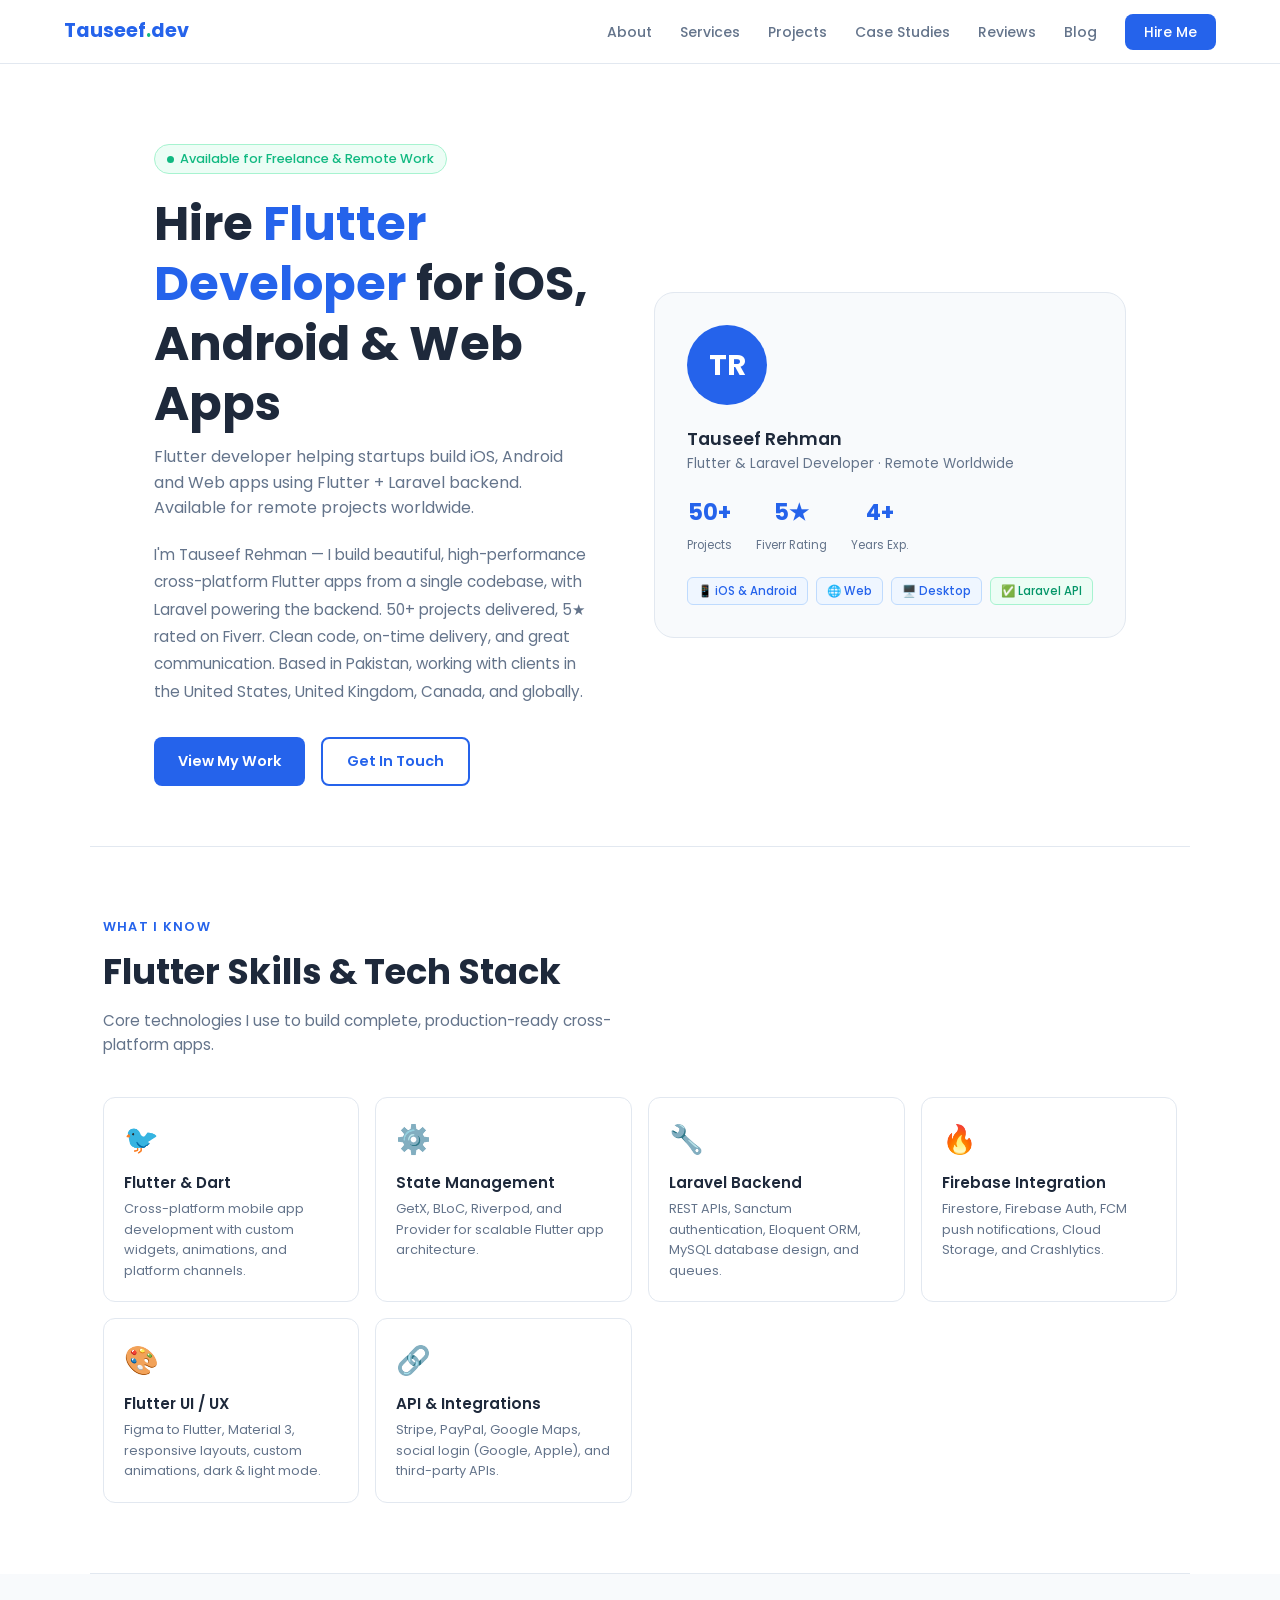
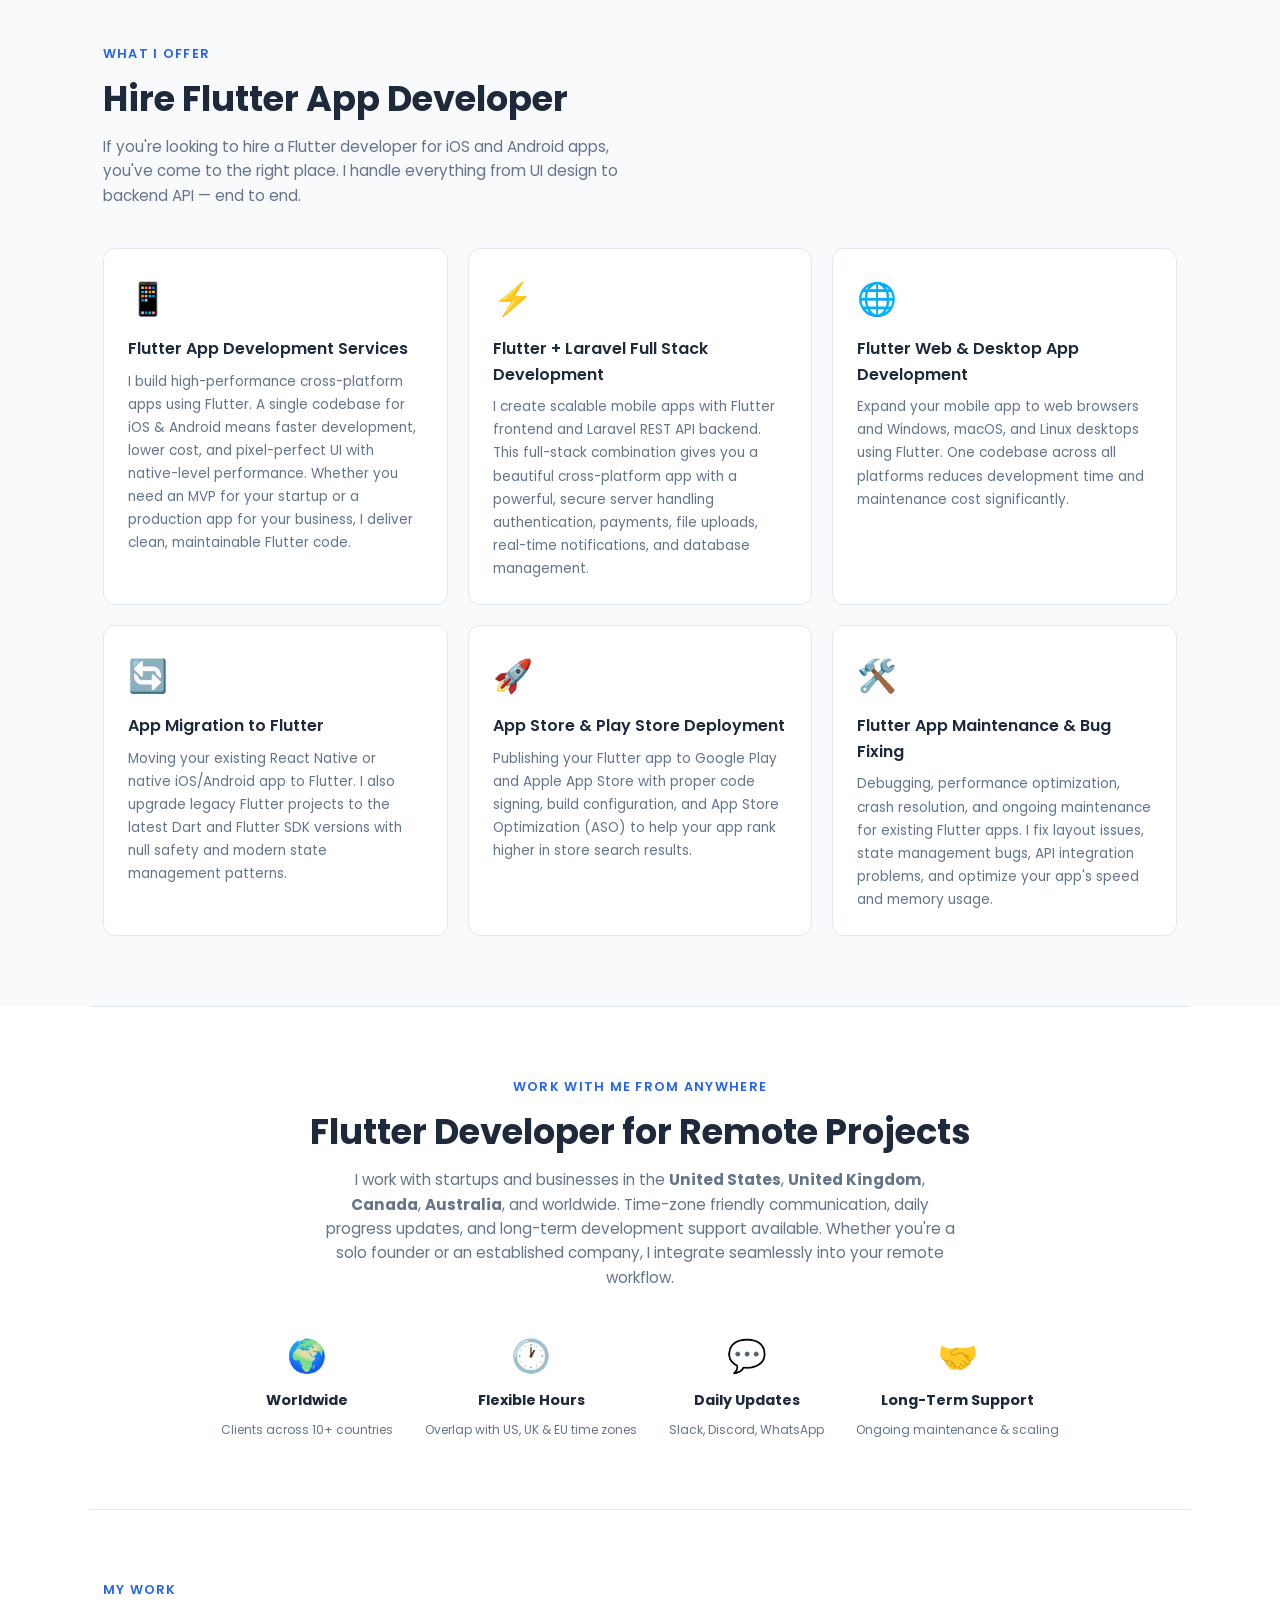
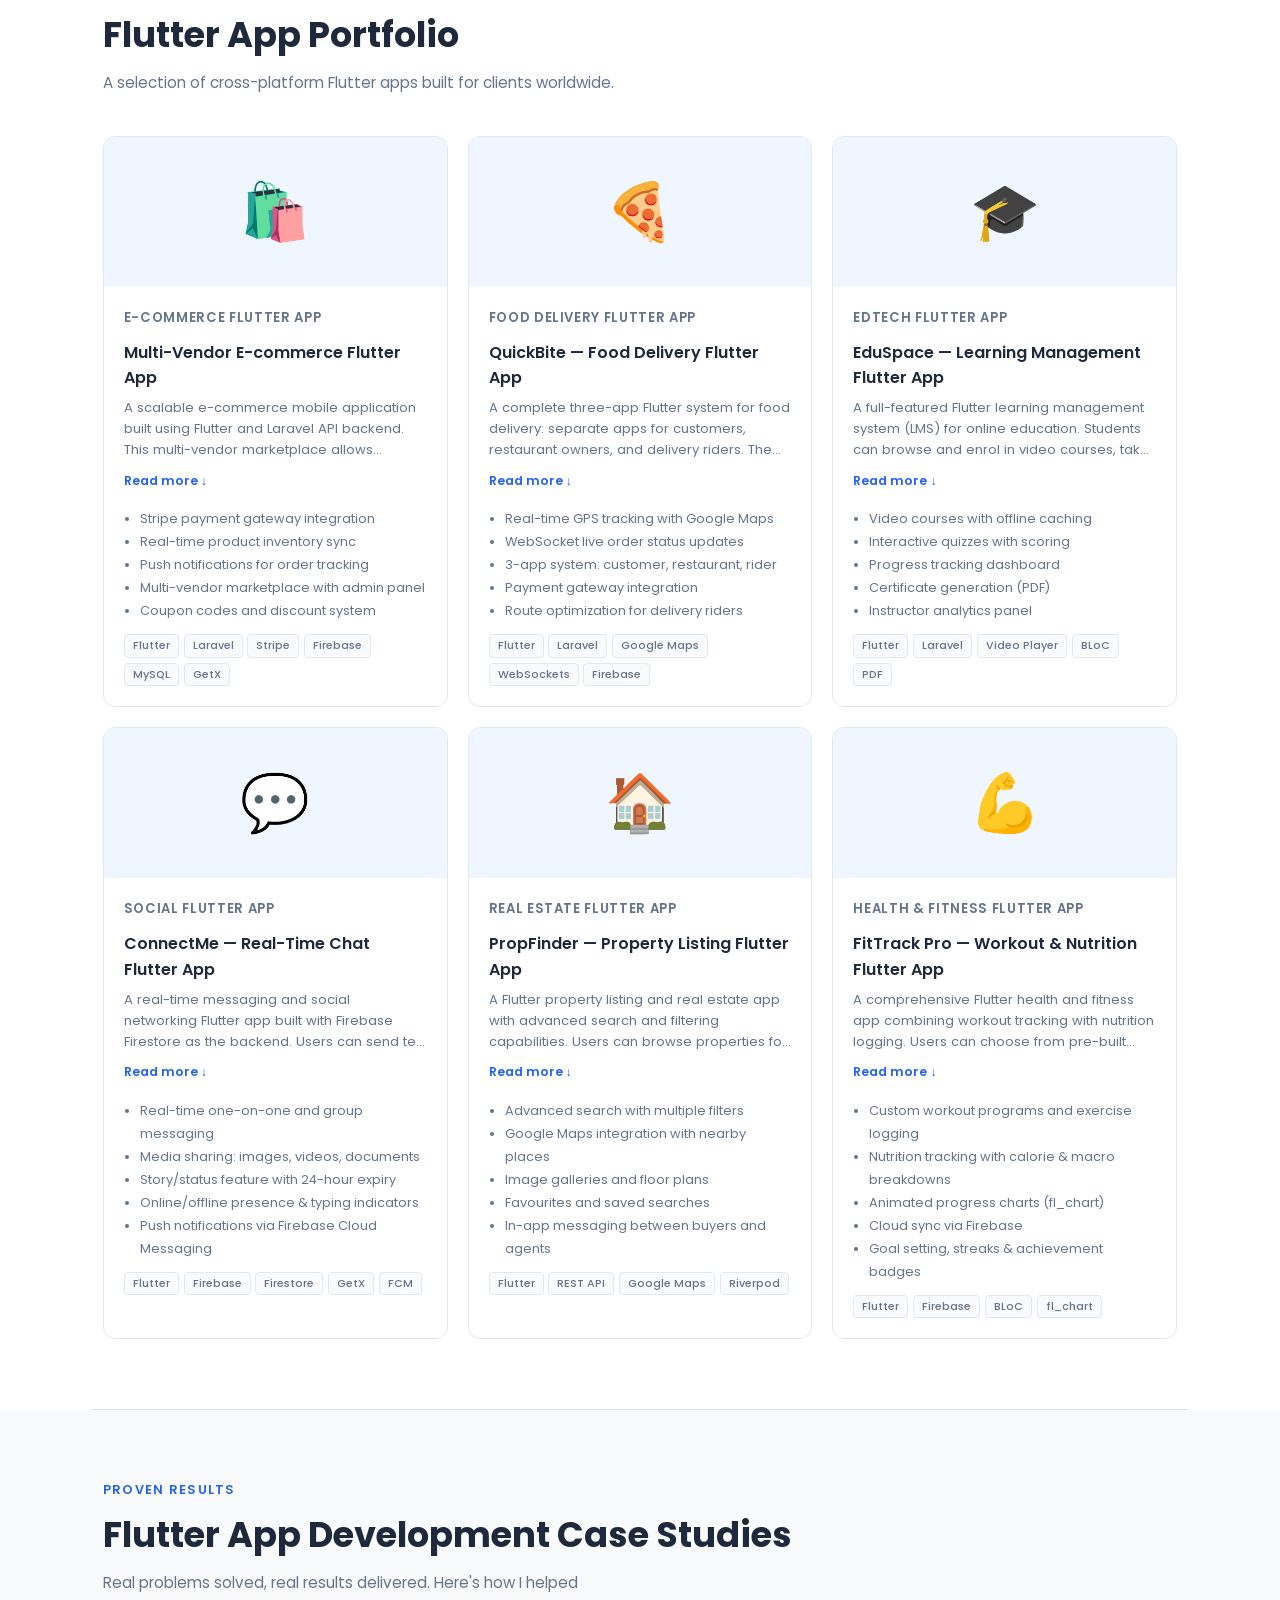
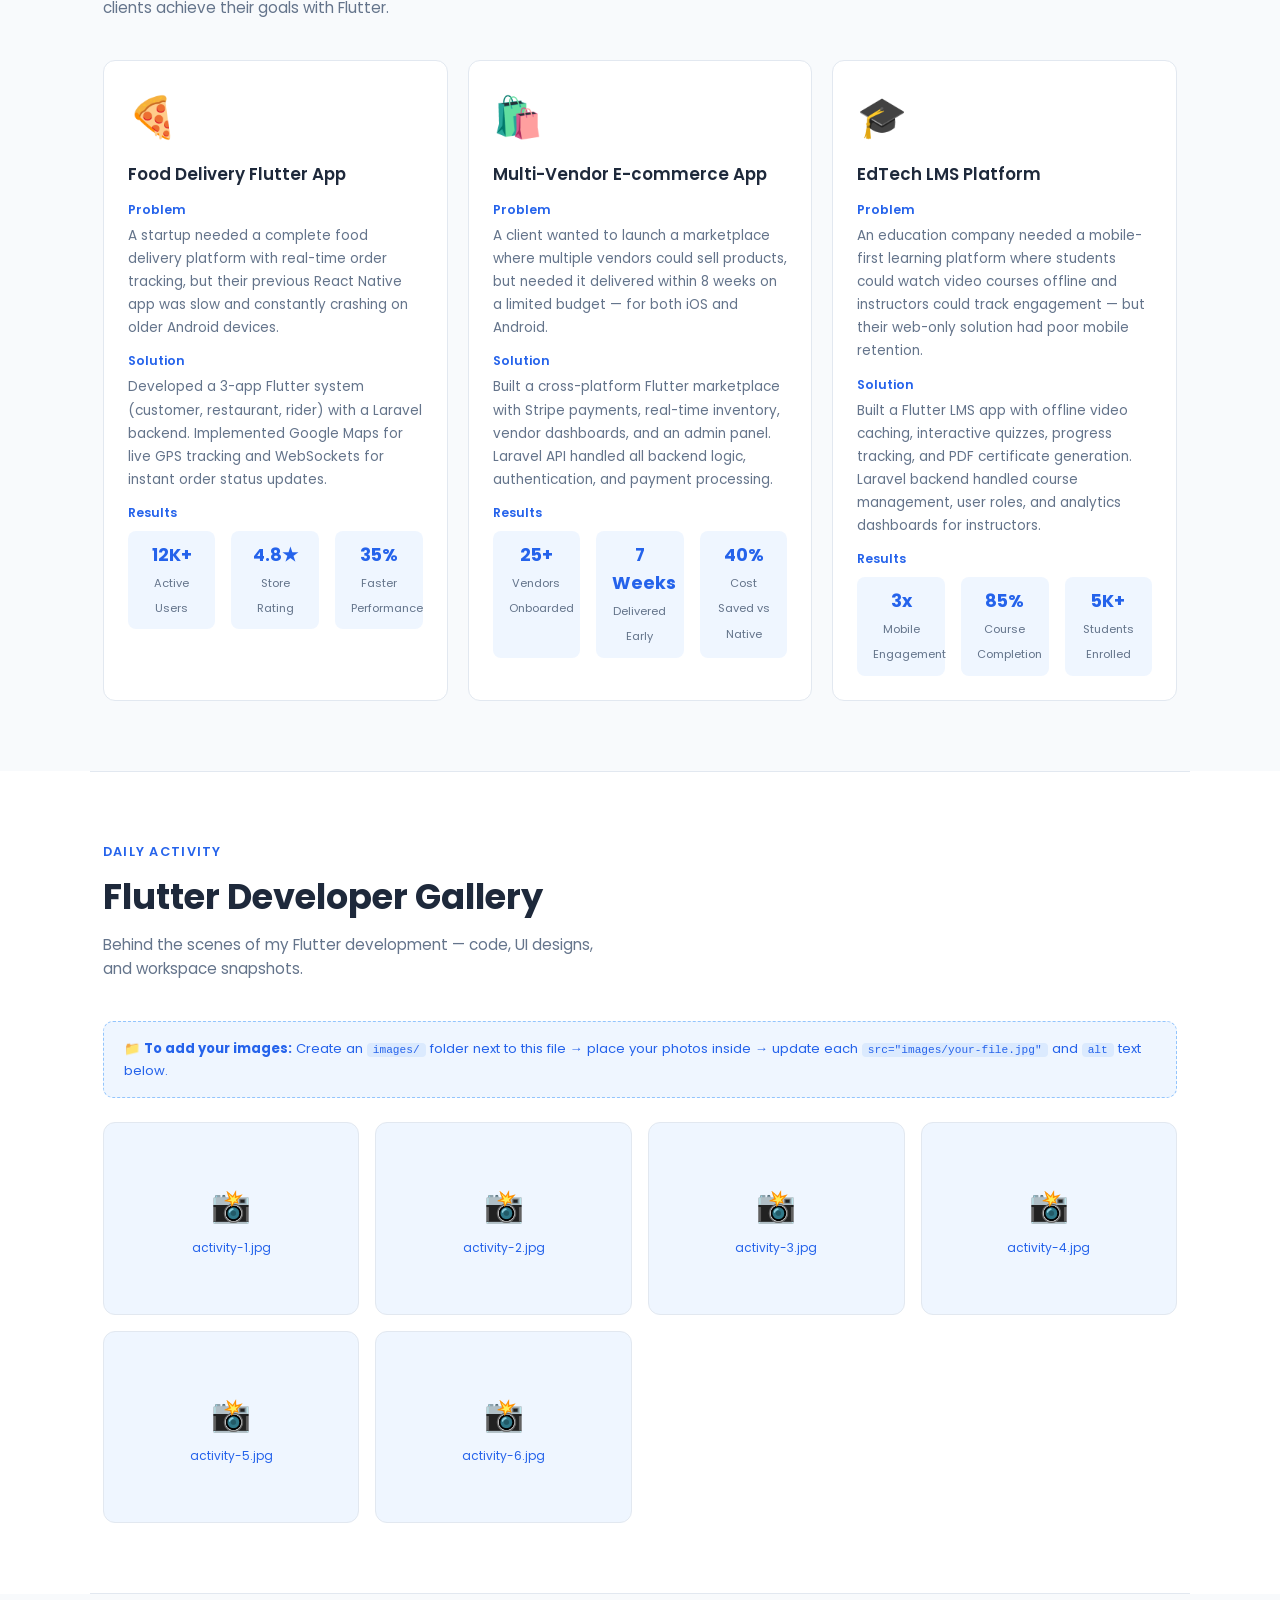
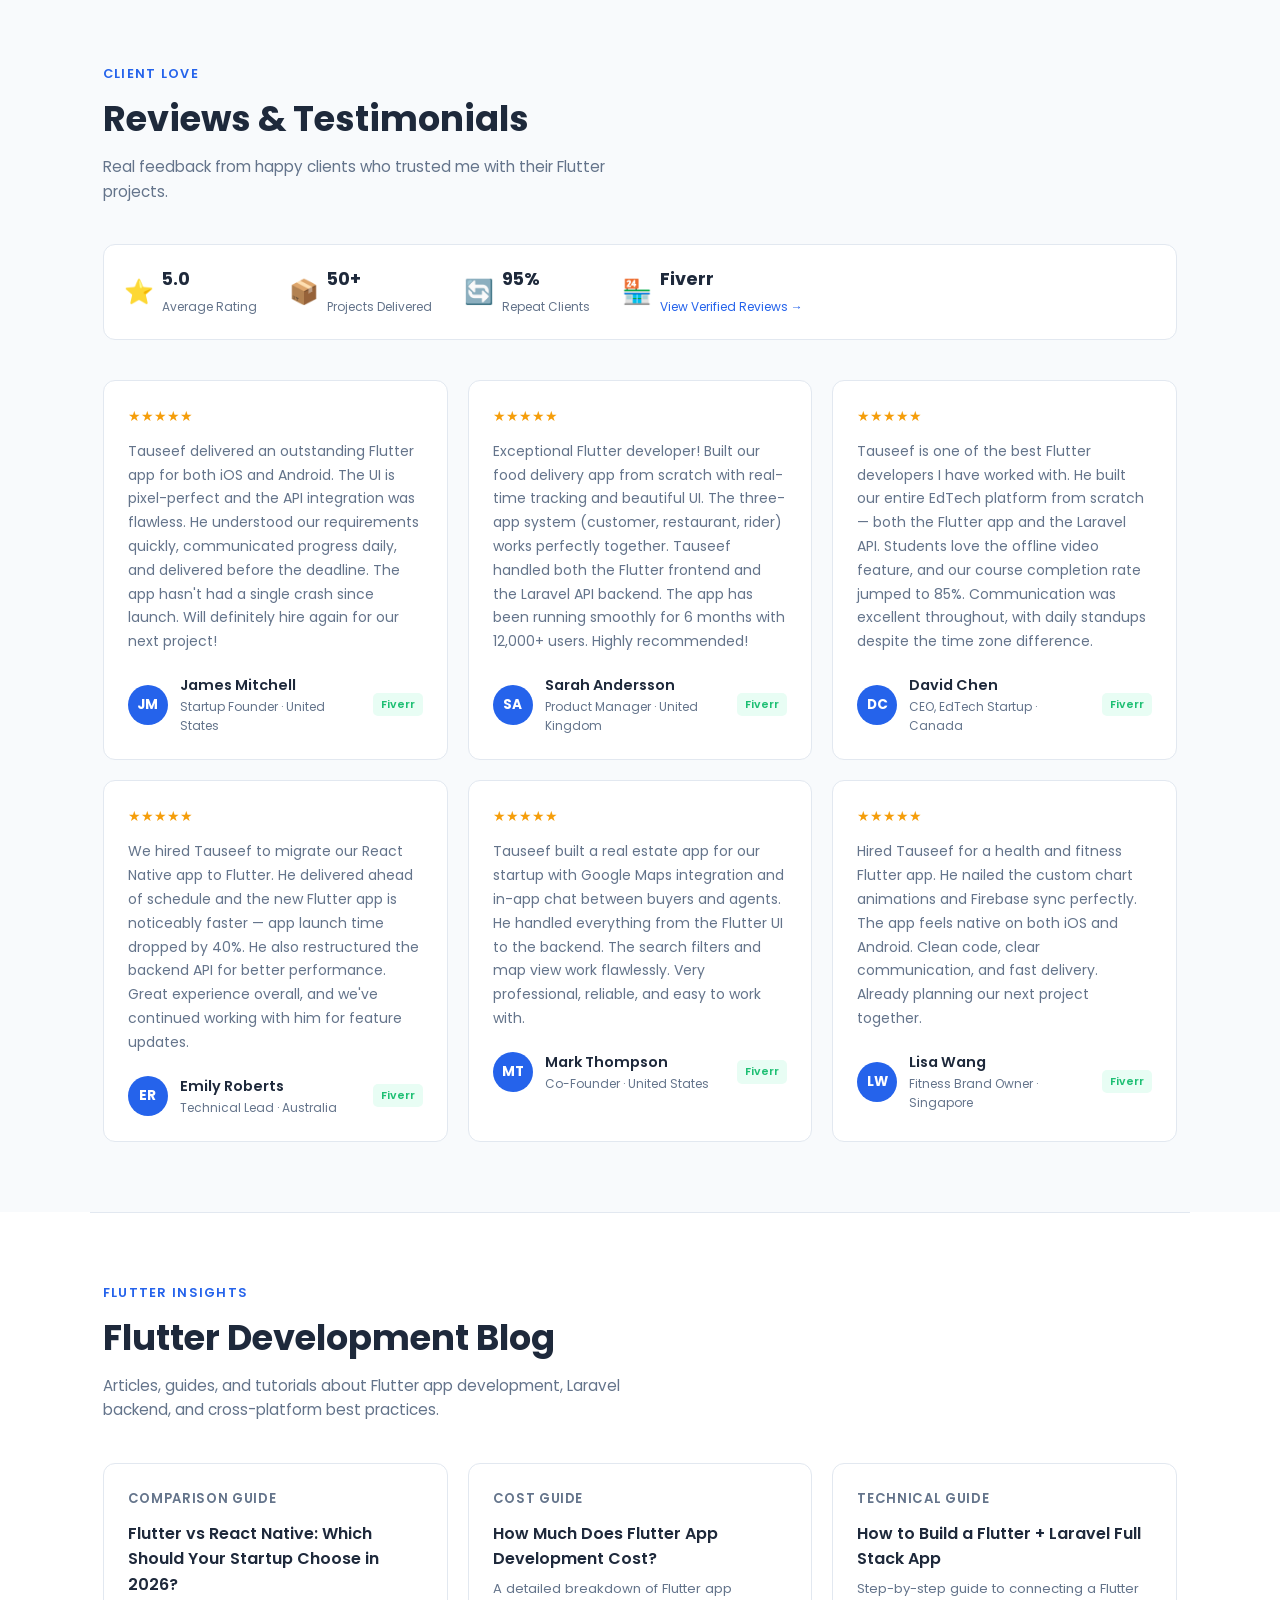
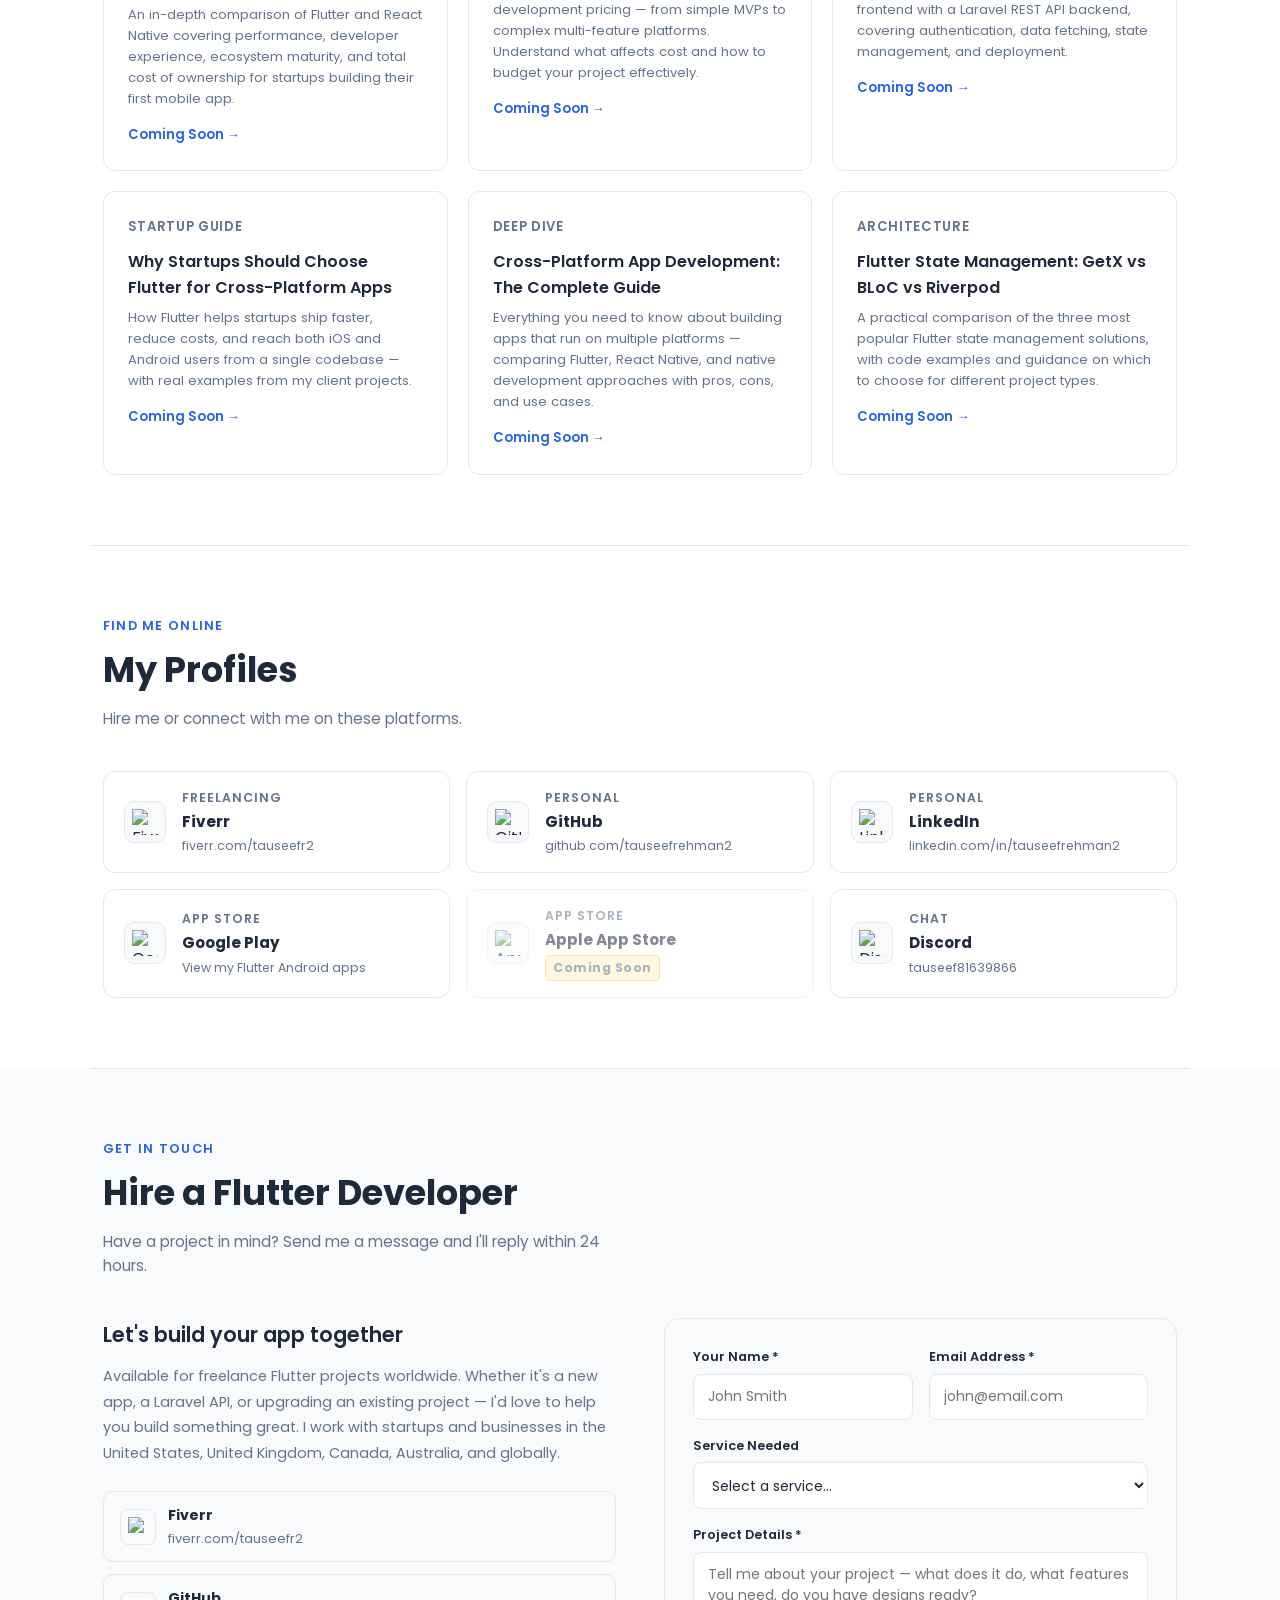
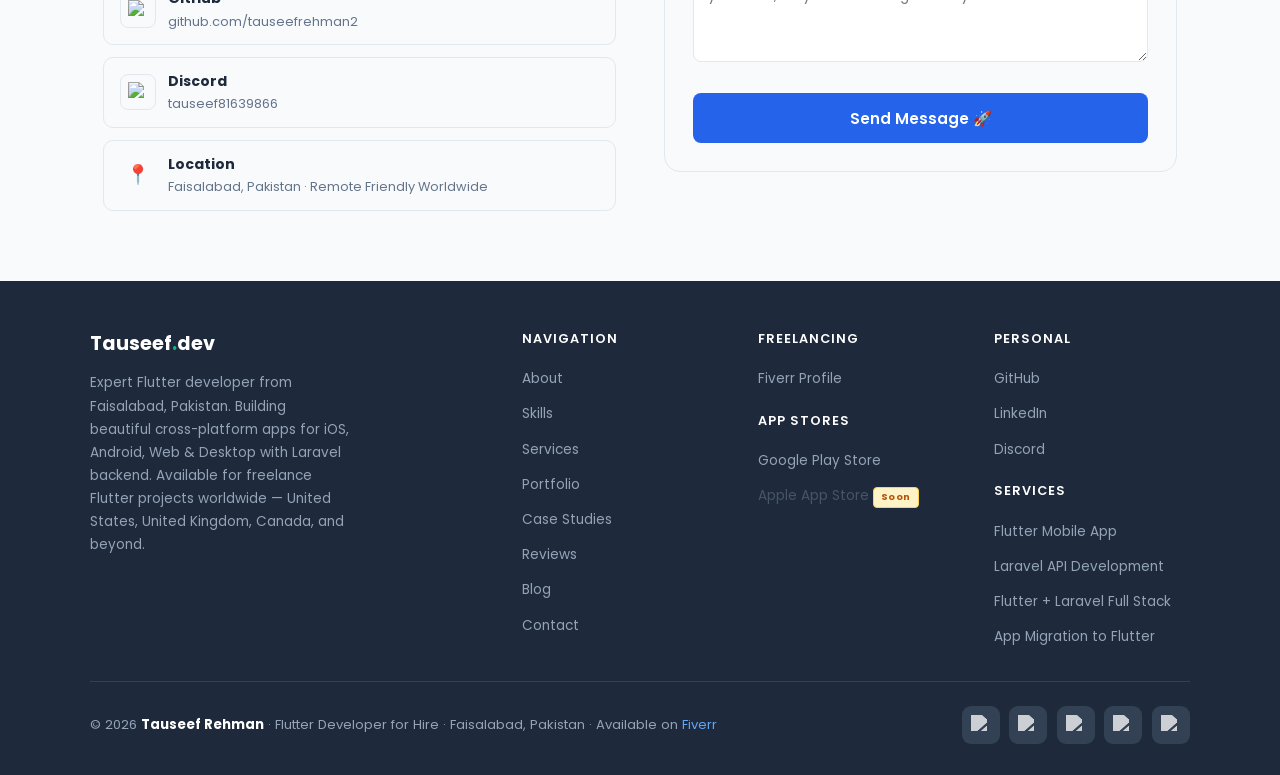
==== commit cf80cf19: "Update index.html" ====
--- a/index.html
+++ b/index.html
@@ -1,2501 +1,6 @@
+
+
 <!DOCTYPE html>
-<html lang="en" itemscope itemtype="https://schema.org/Person">
-
-<head>
-  <meta charset="UTF-8" />
-  <meta name="viewport" content="width=device-width, initial-scale=1.0" />
-  <meta http-equiv="X-UA-Compatible" content="IE=edge" />
-  <link rel="sitemap" type="application/xml" href="/sitemap.xml" />
-
-  <!-- ══ PRIMARY SEO — FIX #11: Updated Meta Title & Description ══ -->
-  <title>Hire Flutter Developer | iOS Android Web Apps | Flutter + Laravel Developer</title>
-  <meta name="description"
-    content="Hire an experienced Flutter developer for iOS, Android and web apps. 4+ years experience building scalable Flutter + Laravel applications for startups worldwide. 5★ rated on Fiverr. Available for remote projects." />
-  <meta name="keywords"
-    content="hire flutter developer, flutter developer, flutter app developer, remote flutter developer, flutter laravel developer, flutter mobile app development, cross platform app developer, flutter developer for startup, flutter developer freelance, flutter developer USA, flutter developer UK, flutter developer Canada, flutter developer Pakistan, flutter developer Faisalabad, flutter iOS android developer, flutter firebase developer, flutter GetX BLoC Riverpod, flutter web developer, flutter desktop app, flutter ecommerce app, flutter food delivery app, flutter chat app, flutter REST API, flutter dart developer, flutter UI developer, flutter state management, best flutter developer, Tauseef Rehman flutter" />
-  <meta name="author" content="Tauseef Rehman" />
-  <meta name="robots" content="index, follow, max-snippet:-1, max-image-preview:large, max-video-preview:-1" />
-  <meta name="theme-color" content="#2563EB" />
-  <meta name="geo.region" content="PK" />
-  <meta name="geo.placename" content="Faisalabad, Pakistan" />
-
-  <!-- ══ CANONICAL ══ -->
-  <link rel="canonical" href="https://tauseefrehman2.github.io/" />
-
-  <!-- ══ OPEN GRAPH — Updated ══ -->
-  <meta property="og:type" content="website" />
-  <meta property="og:site_name" content="Tauseef Rehman – Flutter Developer for Hire" />
-  <meta property="og:title" content="Hire Flutter Developer | iOS Android Web Apps | Flutter + Laravel" />
-  <meta property="og:description"
-    content="Hire an experienced Flutter developer for iOS, Android and web apps. 4+ years building scalable Flutter + Laravel applications for startups worldwide. 5★ rated on Fiverr." />
-  <meta property="og:url" content="https://tauseefrehman2.github.io/" />
-  <meta property="og:image" content="https://tauseefrehman2.github.io/images/og-cover.jpg" />
-  <meta property="og:image:width" content="1200" />
-  <meta property="og:image:height" content="630" />
-  <meta property="og:image:alt" content="Hire Flutter Developer – Tauseef Rehman" />
-  <meta property="og:locale" content="en_US" />
-
-  <!-- ══ TWITTER CARD — Updated ══ -->
-  <meta name="twitter:card" content="summary_large_image" />
-  <meta name="twitter:title" content="Hire Flutter Developer | iOS Android Web Apps | Flutter + Laravel" />
-  <meta name="twitter:description"
-    content="Hire an experienced Flutter developer for iOS, Android and web apps. 4+ years experience. 5★ on Fiverr. Available for remote projects worldwide." />
-  <meta name="twitter:image" content="https://tauseefrehman2.github.io/images/og-cover.jpg" />
-  <meta name="twitter:image:alt" content="Hire Flutter Developer Tauseef Rehman" />
-
-  <!-- ══ SCHEMA.ORG — FIX #6: Person + Service + Review Schema ══ -->
-  <script type="application/ld+json">
-  {
-    "@context": "https://schema.org",
-    "@type": "Person",
-    "name": "Tauseef Rehman",
-    "jobTitle": "Flutter App Developer",
-    "description": "Experienced Flutter developer specializing in cross-platform mobile apps for iOS, Android, Web, and Desktop with Laravel backend integration. Available for remote hire worldwide.",
-    "url": "https://tauseefrehman2.github.io",
-    "image": "https://tauseefrehman2.github.io/images/tauseef-rehman-flutter-developer.jpg",
-    "address": {
-      "@type": "PostalAddress",
-      "addressLocality": "Faisalabad",
-      "addressCountry": "PK"
-    },
-    "sameAs": [
-      "https://fiverr.com/tauseefr2",
-      "https://github.com/tauseefrehman2",
-      "https://linkedin.com/in/tauseefrehman2",
-      "https://play.google.com/store/apps/dev?id=8467055961589151669"
-    ],
-    "knowsAbout": ["Flutter","Dart","Laravel","Firebase","REST API","iOS Development","Android Development","Cross-Platform Development","GetX","BLoC","Riverpod","MySQL","Google Maps API","Stripe"],
-    "hasOccupation": {
-      "@type": "Occupation",
-      "name": "Flutter Developer",
-      "occupationLocation": { "@type": "Country", "name": "Pakistan" },
-      "skills": "Flutter, Dart, Laravel, Firebase, REST API, iOS, Android, Web, Desktop"
-    }
-  }
-  </script>
-
-  <!-- Service Schema -->
-  <script type="application/ld+json">
-  {
-    "@context": "https://schema.org",
-    "@type": "Service",
-    "serviceType": "Flutter App Development",
-    "provider": {
-      "@type": "Person",
-      "name": "Tauseef Rehman",
-      "url": "https://tauseefrehman2.github.io"
-    },
-    "areaServed": ["US", "GB", "CA", "AU", "PK"],
-    "description": "Professional Flutter app development services for iOS, Android, Web and Desktop. Full-stack development with Laravel backend. Available for remote hire.",
-    "offers": {
-      "@type": "Offer",
-      "availability": "https://schema.org/InStock",
-      "priceSpecification": {
-        "@type": "PriceSpecification",
-        "priceCurrency": "USD"
-      }
-    }
-  }
-  </script>
-
-  <!-- Aggregate Review Schema — FIX: Changed from Person to ProfessionalService (valid type for Review rich results) -->
-  <script type="application/ld+json">
-  {
-    "@context": "https://schema.org",
-    "@type": "ProfessionalService",
-    "name": "Tauseef Rehman — Flutter App Development",
-    "url": "https://tauseefrehman2.github.io/",
-    "image": "https://tauseefrehman2.github.io/images/tauseef-rehman-flutter-developer.jpg",
-    "description": "Professional Flutter app development services for iOS, Android, Web and Desktop with Laravel backend integration.",
-    "address": {
-      "@type": "PostalAddress",
-      "addressLocality": "Faisalabad",
-      "addressCountry": "PK"
-    },
-    "priceRange": "$$",
-    "aggregateRating": {
-      "@type": "AggregateRating",
-      "ratingValue": "5.0",
-      "reviewCount": "50",
-      "bestRating": "5"
-    },
-    "review": [
-      {
-        "@type": "Review",
-        "author": { "@type": "Person", "name": "James Mitchell" },
-        "reviewRating": { "@type": "Rating", "ratingValue": "5", "bestRating": "5" },
-        "reviewBody": "Tauseef delivered an outstanding Flutter app for both iOS and Android. The UI is pixel-perfect and the API integration was flawless. Will definitely hire again!"
-      },
-      {
-        "@type": "Review",
-        "author": { "@type": "Person", "name": "Sarah Andersson" },
-        "reviewRating": { "@type": "Rating", "ratingValue": "5", "bestRating": "5" },
-        "reviewBody": "Exceptional Flutter developer! Built our food delivery app from scratch with real-time tracking and beautiful UI. Highly recommended for any Flutter project."
-      },
-      {
-        "@type": "Review",
-        "author": { "@type": "Person", "name": "David Chen" },
-        "reviewRating": { "@type": "Rating", "ratingValue": "5", "bestRating": "5" },
-        "reviewBody": "Tauseef is one of the best Flutter developers I have worked with. He built our entire EdTech platform from scratch — both the Flutter app and the Laravel API. Communication was excellent throughout."
-      },
-      {
-        "@type": "Review",
-        "author": { "@type": "Person", "name": "Emily Roberts" },
-        "reviewRating": { "@type": "Rating", "ratingValue": "5", "bestRating": "5" },
-        "reviewBody": "We hired Tauseef to migrate our React Native app to Flutter. He delivered ahead of schedule and the new Flutter app is noticeably faster. Great experience overall."
-      },
-      {
-        "@type": "Review",
-        "author": { "@type": "Person", "name": "Mark Thompson" },
-        "reviewRating": { "@type": "Rating", "ratingValue": "5", "bestRating": "5" },
-        "reviewBody": "Tauseef built a real estate app for our startup with map integration and in-app chat. He handled everything from UI to backend. Very professional and reliable."
-      },
-      {
-        "@type": "Review",
-        "author": { "@type": "Person", "name": "Lisa Wang" },
-        "reviewRating": { "@type": "Rating", "ratingValue": "5", "bestRating": "5" },
-        "reviewBody": "Hired Tauseef for a health and fitness Flutter app. He nailed the custom chart animations and Firebase sync. Clean code, clear communication, and fast delivery."
-      }
-    ]
-  }
-  </script>
-
-  <!-- ══ FONTS ══ -->
-  <link rel="preconnect" href="https://fonts.googleapis.com" />
-  <link rel="preconnect" href="https://fonts.gstatic.com" crossorigin />
-  <link href="https://fonts.googleapis.com/css2?family=Poppins:wght@300;400;500;600;700&display=swap"
-    rel="stylesheet" />
-
-  <style>
-    * {
-      margin: 0;
-      padding: 0;
-      box-sizing: border-box;
-    }
-
-    :root {
-      --primary: #2563EB;
-      --primary-light: #EFF6FF;
-      --text: #1E293B;
-      --text-muted: #64748B;
-      --bg: #FFFFFF;
-      --bg2: #F8FAFC;
-      --border: #E2E8F0;
-      --accent: #10B981;
-    }
-
-    body {
-      font-family: 'Poppins', sans-serif;
-      color: var(--text);
-      background: var(--bg);
-      line-height: 1.6;
-    }
-
-    a {
-      text-decoration: none;
-      color: inherit;
-    }
-
-    /* ── NAV ── */
-    nav {
-      position: sticky;
-      top: 0;
-      background: rgba(255, 255, 255, 0.95);
-      backdrop-filter: blur(10px);
-      border-bottom: 1px solid var(--border);
-      z-index: 100;
-      padding: 0 5%;
-      display: flex;
-      align-items: center;
-      justify-content: space-between;
-      height: 64px;
-    }
-
-    .logo {
-      font-size: 1.2rem;
-      font-weight: 700;
-      color: var(--primary);
-    }
-
-    .nav-links {
-      display: flex;
-      gap: 1.75rem;
-      list-style: none;
-      align-items: center;
-    }
-
-    .nav-links a {
-      font-size: 0.875rem;
-      font-weight: 500;
-      color: var(--text-muted);
-      transition: color 0.2s;
-    }
-
-    .nav-links a:hover {
-      color: var(--primary);
-    }
-
-    .hire-btn {
-      background: var(--primary);
-      color: #fff !important;
-      padding: 0.5rem 1.2rem;
-      border-radius: 8px;
-      font-weight: 600;
-      font-size: 0.875rem;
-      transition: background 0.2s;
-    }
-
-    .hire-btn:hover {
-      background: #1D4ED8 !important;
-    }
-
-    /* ── HERO ── */
-    .hero-wrap {
-      padding: 80px 5% 60px;
-      display: flex;
-      align-items: center;
-      gap: 4rem;
-      max-width: 1100px;
-      margin: 0 auto;
-      flex-wrap: wrap;
-    }
-
-    .hero-text {
-      flex: 1;
-      min-width: 280px;
-    }
-
-    .available-tag {
-      display: inline-flex;
-      align-items: center;
-      gap: 6px;
-      background: #ECFDF5;
-      color: var(--accent);
-      border: 1px solid #A7F3D0;
-      border-radius: 100px;
-      padding: 4px 12px;
-      font-size: 0.8rem;
-      font-weight: 500;
-      margin-bottom: 1.25rem;
-    }
-
-    .dot-green {
-      width: 7px;
-      height: 7px;
-      background: var(--accent);
-      border-radius: 50%;
-      animation: blink 1.5s infinite;
-    }
-
-    @keyframes blink {
-
-      0%,
-      100% {
-        opacity: 1
-      }
-
-      50% {
-        opacity: 0.3
-      }
-    }
-
-    h1 {
-      font-size: clamp(2rem, 4vw, 3rem);
-      font-weight: 700;
-      line-height: 1.25;
-      margin-bottom: 0.6rem;
-      color: var(--text);
-    }
-
-    h1 span {
-      color: var(--primary);
-    }
-
-    .hero-sub {
-      font-size: 1rem;
-      color: var(--text-muted);
-      margin-bottom: 1.25rem;
-      font-weight: 400;
-    }
-
-    .hero-desc {
-      font-size: 0.95rem;
-      color: var(--text-muted);
-      max-width: 480px;
-      margin-bottom: 2rem;
-      line-height: 1.8;
-    }
-
-    .hero-btns {
-      display: flex;
-      gap: 1rem;
-      flex-wrap: wrap;
-    }
-
-    .btn {
-      padding: 0.7rem 1.5rem;
-      border-radius: 8px;
-      font-weight: 600;
-      font-size: 0.9rem;
-      cursor: pointer;
-      border: none;
-      transition: all 0.2s;
-      display: inline-flex;
-      align-items: center;
-      gap: 0.4rem;
-    }
-
-    .btn-blue {
-      background: var(--primary);
-      color: #fff;
-    }
-
-    .btn-blue:hover {
-      background: #1D4ED8;
-      transform: translateY(-1px);
-    }
-
-    .btn-outline {
-      background: transparent;
-      color: var(--primary);
-      border: 2px solid var(--primary);
-    }
-
-    .btn-outline:hover {
-      background: var(--primary-light);
-    }
-
-    .hero-card {
-      background: var(--bg2);
-      border: 1px solid var(--border);
-      border-radius: 20px;
-      padding: 2rem;
-      min-width: 280px;
-      display: flex;
-      flex-direction: column;
-      gap: 1.25rem;
-    }
-
-    .avatar {
-      width: 80px;
-      height: 80px;
-      background: var(--primary);
-      border-radius: 50%;
-      display: flex;
-      align-items: center;
-      justify-content: center;
-      font-size: 1.8rem;
-      font-weight: 700;
-      color: #fff;
-    }
-
-    .hero-card h3 {
-      font-size: 1.1rem;
-      font-weight: 600;
-    }
-
-    .hero-card p {
-      font-size: 0.85rem;
-      color: var(--text-muted);
-    }
-
-    .stat-row {
-      display: flex;
-      gap: 1.5rem;
-    }
-
-    .stat {
-      text-align: center;
-    }
-
-    .stat strong {
-      display: block;
-      font-size: 1.4rem;
-      font-weight: 700;
-      color: var(--primary);
-    }
-
-    .stat span {
-      font-size: 0.72rem;
-      color: var(--text-muted);
-    }
-
-    .platform-row {
-      display: flex;
-      gap: 0.5rem;
-      flex-wrap: wrap;
-    }
-
-    .badge {
-      font-size: 0.72rem;
-      font-weight: 500;
-      padding: 4px 10px;
-      border-radius: 6px;
-      background: var(--primary-light);
-      color: var(--primary);
-      border: 1px solid #BFDBFE;
-    }
-
-    .badge-green {
-      background: #ECFDF5;
-      color: #059669;
-      border-color: #A7F3D0;
-    }
-
-    /* ── SECTIONS ── */
-    .section {
-      padding: 70px 1%;
-      max-width: 1100px;
-      margin: 0 auto;
-    }
-
-    .section-alt {
-      background: var(--bg2);
-    }
-
-    .section-alt .section {
-      background: transparent;
-    }
-
-    .section-label {
-      font-size: 0.8rem;
-      font-weight: 600;
-      color: var(--primary);
-      letter-spacing: 0.1em;
-      text-transform: uppercase;
-      margin-bottom: 0.4rem;
-    }
-
-    h2 {
-      font-size: clamp(1.6rem, 3vw, 2.2rem);
-      font-weight: 700;
-      margin-bottom: 0.5rem;
-    }
-
-    h3 {
-      font-size: 1.1rem;
-      font-weight: 600;
-    }
-
-    .sub {
-      font-size: 0.95rem;
-      color: var(--text-muted);
-      margin-bottom: 2.5rem;
-      max-width: 520px;
-    }
-
-    /* ── SKILLS ── */
-    .skills-grid {
-      display: grid;
-      grid-template-columns: repeat(auto-fill, minmax(220px, 1fr));
-      gap: 1rem;
-    }
-
-    .skill-card {
-      background: #fff;
-      border: 1px solid var(--border);
-      border-radius: 12px;
-      padding: 1.25rem;
-      transition: border-color 0.2s, transform 0.2s;
-    }
-
-    .skill-card:hover {
-      border-color: var(--primary);
-      transform: translateY(-3px);
-    }
-
-    .skill-icon {
-      font-size: 1.75rem;
-      margin-bottom: 0.5rem;
-    }
-
-    .skill-card h4 {
-      font-size: 0.95rem;
-      font-weight: 600;
-      margin-bottom: 0.25rem;
-    }
-
-    .skill-card p {
-      font-size: 0.8rem;
-      color: var(--text-muted);
-    }
-
-    /* ── SERVICES ── */
-    .services-grid {
-      display: grid;
-      grid-template-columns: repeat(auto-fill, minmax(280px, 1fr));
-      gap: 1.25rem;
-    }
-
-    .service-card {
-      background: #fff;
-      border: 1px solid var(--border);
-      border-radius: 12px;
-      padding: 1.5rem;
-      transition: all 0.2s;
-    }
-
-    .service-card:hover {
-      border-color: var(--primary);
-      box-shadow: 0 4px 20px rgba(37, 99, 235, 0.08);
-    }
-
-    .service-icon {
-      font-size: 2rem;
-      margin-bottom: 0.75rem;
-    }
-
-    .service-card h4 {
-      font-size: 1rem;
-      font-weight: 600;
-      margin-bottom: 0.5rem;
-    }
-
-    .service-card p {
-      font-size: 0.85rem;
-      color: var(--text-muted);
-      line-height: 1.7;
-    }
-
-    /* ── PROJECTS ── */
-    .projects-grid {
-      display: grid;
-      grid-template-columns: repeat(auto-fill, minmax(300px, 1fr));
-      gap: 1.25rem;
-    }
-
-    .project-card {
-      border: 1px solid var(--border);
-      border-radius: 12px;
-      overflow: hidden;
-      background: #fff;
-      transition: all 0.2s;
-    }
-
-    .project-card:hover {
-      border-color: var(--primary);
-      transform: translateY(-4px);
-      box-shadow: 0 8px 30px rgba(0, 0, 0, 0.08);
-    }
-
-    .project-img {
-      height: 150px;
-      background: var(--primary-light);
-      display: flex;
-      align-items: center;
-      justify-content: center;
-      font-size: 3.5rem;
-    }
-
-    .project-body {
-      padding: 1.25rem;
-    }
-
-    .project-type {
-      font-size: 0.72rem;
-      font-weight: 600;
-      color: var(--primary);
-      text-transform: uppercase;
-      letter-spacing: 0.05em;
-      margin-bottom: 0.3rem;
-    }
-
-    .project-body h4 {
-      font-size: 1rem;
-      font-weight: 600;
-      margin-bottom: 0.4rem;
-    }
-
-    .project-body p {
-      font-size: 0.82rem;
-      color: var(--text-muted);
-      margin-bottom: 0.75rem;
-      line-height: 1.6;
-    }
-
-    .tags {
-      display: flex;
-      flex-wrap: wrap;
-      gap: 0.3rem;
-    }
-
-    .tag {
-      font-size: 0.68rem;
-      font-weight: 500;
-      background: var(--bg2);
-      border: 1px solid var(--border);
-      color: var(--text-muted);
-      padding: 2px 8px;
-      border-radius: 4px;
-    }
-
-    .feature-list {
-      font-size: 0.8rem;
-      color: var(--text-muted);
-      margin: 0.5rem 0 0.75rem 1rem;
-      line-height: 1.8;
-    }
-
-    /* ── CASE STUDIES ── */
-    .case-studies-grid {
-      display: grid;
-      grid-template-columns: repeat(auto-fill, minmax(320px, 1fr));
-      gap: 1.25rem;
-    }
-
-    .case-card {
-      background: #fff;
-      border: 1px solid var(--border);
-      border-radius: 12px;
-      padding: 1.5rem;
-      transition: all 0.2s;
-    }
-
-    .case-card:hover {
-      border-color: var(--primary);
-      box-shadow: 0 4px 20px rgba(37, 99, 235, 0.08);
-    }
-
-    .case-card .case-icon {
-      font-size: 2.5rem;
-      margin-bottom: 0.75rem;
-    }
-
-    .case-card h4 {
-      font-size: 1.05rem;
-      font-weight: 600;
-      margin-bottom: 0.75rem;
-      color: var(--text);
-    }
-
-    .case-label {
-      font-size: 0.78rem;
-      font-weight: 600;
-      color: var(--primary);
-      margin-bottom: 0.25rem;
-    }
-
-    .case-text {
-      font-size: 0.85rem;
-      color: var(--text-muted);
-      line-height: 1.7;
-      margin-bottom: 0.75rem;
-    }
-
-    .case-results {
-      display: flex;
-      gap: 1rem;
-      flex-wrap: wrap;
-      margin-top: 0.5rem;
-    }
-
-    .case-result {
-      text-align: center;
-      background: var(--primary-light);
-      border-radius: 8px;
-      padding: 0.6rem 1rem;
-      flex: 1;
-      min-width: 80px;
-    }
-
-    .case-result strong {
-      display: block;
-      font-size: 1.1rem;
-      color: var(--primary);
-      font-weight: 700;
-    }
-
-    .case-result span {
-      font-size: 0.7rem;
-      color: var(--text-muted);
-    }
-
-    /* ── GALLERY ── */
-    .gallery-grid {
-      display: grid;
-      grid-template-columns: repeat(auto-fill, minmax(220px, 1fr));
-      gap: 1rem;
-    }
-
-    .gallery-item {
-      border-radius: 12px;
-      overflow: hidden;
-      aspect-ratio: 4/3;
-      border: 1px solid var(--border);
-      position: relative;
-      background: var(--primary-light);
-    }
-
-    .gallery-item img {
-      width: 100%;
-      height: 100%;
-      object-fit: cover;
-      display: block;
-      transition: transform 0.3s;
-    }
-
-    .gallery-item:hover img {
-      transform: scale(1.04);
-    }
-
-    .gallery-caption {
-      position: absolute;
-      bottom: 0;
-      left: 0;
-      right: 0;
-      background: linear-gradient(transparent, rgba(0, 0, 0, 0.6));
-      color: #fff;
-      font-size: 0.75rem;
-      padding: 1rem 0.75rem 0.5rem;
-      opacity: 0;
-      transition: opacity 0.3s;
-    }
-
-    .gallery-item:hover .gallery-caption {
-      opacity: 1;
-    }
-
-    .gallery-placeholder {
-      width: 100%;
-      height: 100%;
-      display: flex;
-      flex-direction: column;
-      align-items: center;
-      justify-content: center;
-      color: var(--primary);
-      font-size: 0.75rem;
-      gap: 0.4rem;
-    }
-
-    .gallery-placeholder span {
-      font-size: 2rem;
-    }
-
-    .gallery-note {
-      background: var(--primary-light);
-      border: 1px dashed #93C5FD;
-      border-radius: 10px;
-      padding: 1rem 1.25rem;
-      font-size: 0.82rem;
-      color: var(--primary);
-      margin-bottom: 1.5rem;
-    }
-
-    .gallery-note code {
-      background: #DBEAFE;
-      padding: 1px 6px;
-      border-radius: 4px;
-      font-family: monospace;
-      font-size: 0.85em;
-    }
-
-    /* ── REVIEWS ── */
-    .reviews-grid {
-      display: grid;
-      grid-template-columns: repeat(auto-fill, minmax(300px, 1fr));
-      gap: 1.25rem;
-    }
-
-    .review-card {
-      background: #fff;
-      border: 1px solid var(--border);
-      border-radius: 12px;
-      padding: 1.5rem;
-      transition: all 0.2s;
-    }
-
-    .review-card:hover {
-      border-color: var(--primary);
-    }
-
-    .stars {
-      color: #F59E0B;
-      font-size: 0.9rem;
-      margin-bottom: 0.75rem;
-    }
-
-    .review-text {
-      font-size: 0.875rem;
-      color: var(--text-muted);
-      line-height: 1.7;
-      margin-bottom: 1.25rem;
-    }
-
-    .reviewer {
-      display: flex;
-      align-items: center;
-      gap: 0.75rem;
-      justify-content: space-between;
-    }
-
-    .reviewer-left {
-      display: flex;
-      align-items: center;
-      gap: 0.75rem;
-    }
-
-    .reviewer-avatar {
-      width: 40px;
-      height: 40px;
-      border-radius: 50%;
-      background: var(--primary);
-      color: #fff;
-      display: flex;
-      align-items: center;
-      justify-content: center;
-      font-weight: 700;
-      font-size: 0.85rem;
-      flex-shrink: 0;
-    }
-
-    .reviewer-name {
-      font-weight: 600;
-      font-size: 0.9rem;
-    }
-
-    .reviewer-info {
-      font-size: 0.75rem;
-      color: var(--text-muted);
-    }
-
-    .platform-label {
-      font-size: 0.68rem;
-      font-weight: 600;
-      padding: 3px 8px;
-      border-radius: 5px;
-    }
-
-    .fiverr {
-      background: #E8FDF4;
-      color: #1DBF73;
-    }
-
-    /* ── TRUST ── */
-    .trust-grid {
-      display: flex;
-      gap: 2rem;
-      flex-wrap: wrap;
-      justify-content: center;
-      margin-top: 1.5rem;
-    }
-
-    .trust-item {
-      display: flex;
-      flex-direction: column;
-      align-items: center;
-      gap: 0.5rem;
-      min-width: 120px;
-    }
-
-    .trust-icon {
-      font-size: 2rem;
-    }
-
-    .trust-item strong {
-      font-size: 0.9rem;
-    }
-
-    .trust-item span {
-      font-size: 0.75rem;
-      color: var(--text-muted);
-      text-align: center;
-    }
-
-    /* ── BLOG ── */
-    .blog-grid {
-      display: grid;
-      grid-template-columns: repeat(auto-fill, minmax(280px, 1fr));
-      gap: 1.25rem;
-    }
-
-    .blog-card {
-      background: #fff;
-      border: 1px solid var(--border);
-      border-radius: 12px;
-      padding: 1.5rem;
-      transition: all 0.2s;
-    }
-
-    .blog-card:hover {
-      border-color: var(--primary);
-      transform: translateY(-3px);
-      box-shadow: 0 4px 20px rgba(37, 99, 235, 0.08);
-    }
-
-    .blog-tag {
-      font-size: 0.7rem;
-      font-weight: 600;
-      color: var(--primary);
-      text-transform: uppercase;
-      letter-spacing: 0.05em;
-      margin-bottom: 0.4rem;
-    }
-
-    .blog-card h4 {
-      font-size: 1rem;
-      font-weight: 600;
-      margin-bottom: 0.4rem;
-    }
-
-    .blog-card p {
-      font-size: 0.82rem;
-      color: var(--text-muted);
-      line-height: 1.6;
-      margin-bottom: 0.75rem;
-    }
-
-    .blog-link {
-      font-size: 0.82rem;
-      color: var(--primary);
-      font-weight: 600;
-    }
-
-    /* ── PROFILES ── */
-    .profiles-grid {
-      display: grid;
-      grid-template-columns: repeat(auto-fill, minmax(260px, 1fr));
-      gap: 1rem;
-    }
-
-    .profile-card {
-      display: flex;
-      align-items: center;
-      gap: 1rem;
-      padding: 1rem 1.25rem;
-      background: #fff;
-      border: 1px solid var(--border);
-      border-radius: 12px;
-      transition: all 0.2s;
-      text-decoration: none;
-      color: var(--text);
-    }
-
-    .profile-card:hover {
-      border-color: var(--primary);
-      background: var(--primary-light);
-      transform: translateY(-2px);
-    }
-
-    .profile-card.disabled {
-      pointer-events: none;
-      cursor: default;
-      opacity: 0.55;
-    }
-
-    .profile-icon {
-      width: 42px;
-      height: 42px;
-      flex-shrink: 0;
-      display: flex;
-      align-items: center;
-      justify-content: center;
-      border-radius: 10px;
-      background: var(--bg2);
-      border: 1px solid var(--border);
-      overflow: hidden;
-    }
-
-    .profile-icon img {
-      width: 26px;
-      height: 26px;
-      object-fit: contain;
-    }
-
-    .profile-info {
-      display: flex;
-      flex-direction: column;
-      gap: 2px;
-      flex: 1;
-    }
-
-    .profile-cat {
-      font-size: 0.68rem;
-      font-weight: 600;
-      color: var(--primary);
-      text-transform: uppercase;
-      letter-spacing: 0.08em;
-    }
-
-    .profile-info strong {
-      font-size: 0.95rem;
-    }
-
-    .profile-info span {
-      font-size: 0.78rem;
-      color: var(--text-muted);
-    }
-
-    .profile-arrow {
-      color: var(--primary);
-      font-size: 1.1rem;
-      opacity: 0;
-      transition: opacity 0.2s;
-    }
-
-    .profile-card:hover .profile-arrow {
-      opacity: 1;
-    }
-
-    .coming-soon-tag {
-      display: inline-block;
-      font-size: 0.62rem;
-      font-weight: 700;
-      background: #FEF3C7;
-      color: #B45309;
-      border: 1px solid #FCD34D;
-      padding: 2px 7px;
-      border-radius: 4px;
-      letter-spacing: 0.04em;
-    }
-
-    /* ── CONTACT ── */
-    .contact-wrap {
-      display: grid;
-      grid-template-columns: 1fr 1fr;
-      gap: 3rem;
-      align-items: start;
-    }
-
-    .contact-info h3 {
-      font-size: 1.3rem;
-      font-weight: 600;
-      margin-bottom: 0.75rem;
-    }
-
-    .contact-info p {
-      font-size: 0.9rem;
-      color: var(--text-muted);
-      margin-bottom: 1.5rem;
-      line-height: 1.8;
-    }
-
-    .contact-links {
-      display: flex;
-      flex-direction: column;
-      gap: 0.75rem;
-    }
-
-    .contact-link {
-      display: flex;
-      align-items: center;
-      gap: 0.75rem;
-      font-size: 0.875rem;
-      padding: 0.75rem 1rem;
-      border: 1px solid var(--border);
-      border-radius: 10px;
-      transition: all 0.2s;
-    }
-
-    .contact-link:hover {
-      border-color: var(--primary);
-      background: var(--primary-light);
-      color: var(--primary);
-    }
-
-    .contact-link-icon {
-      width: 36px;
-      height: 36px;
-      flex-shrink: 0;
-      display: flex;
-      align-items: center;
-      justify-content: center;
-      border-radius: 8px;
-      background: var(--bg2);
-      border: 1px solid var(--border);
-    }
-
-    .contact-link-icon img {
-      width: 20px;
-      height: 20px;
-      object-fit: contain;
-    }
-
-    .contact-link-icon.plain {
-      background: none;
-      border: none;
-      font-size: 1.2rem;
-    }
-
-    .form-card {
-      background: var(--bg2);
-      border: 1px solid var(--border);
-      border-radius: 16px;
-      padding: 1.75rem;
-    }
-
-    .form-group {
-      margin-bottom: 1rem;
-    }
-
-    label {
-      display: block;
-      font-size: 0.8rem;
-      font-weight: 600;
-      color: var(--text);
-      margin-bottom: 0.4rem;
-    }
-
-    input,
-    select,
-    textarea {
-      width: 100%;
-      padding: 0.7rem 0.9rem;
-      border: 1px solid var(--border);
-      border-radius: 8px;
-      font-family: 'Poppins', sans-serif;
-      font-size: 0.875rem;
-      color: var(--text);
-      background: #fff;
-      outline: none;
-      transition: border-color 0.2s;
-    }
-
-    input:focus,
-    select:focus,
-    textarea:focus {
-      border-color: var(--primary);
-    }
-
-    textarea {
-      resize: vertical;
-      min-height: 110px;
-    }
-
-    .form-row {
-      display: grid;
-      grid-template-columns: 1fr 1fr;
-      gap: 1rem;
-    }
-
-    .submit-btn {
-      width: 100%;
-      padding: 0.85rem;
-      background: var(--primary);
-      color: #fff;
-      border: none;
-      border-radius: 8px;
-      font-family: 'Poppins', sans-serif;
-      font-weight: 600;
-      font-size: 0.95rem;
-      cursor: pointer;
-      transition: all 0.2s;
-      margin-top: 0.5rem;
-    }
-
-    .submit-btn:hover {
-      background: #1D4ED8;
-      transform: translateY(-1px);
-    }
-
-    .submit-btn:disabled {
-      opacity: 0.6;
-      cursor: not-allowed;
-      transform: none;
-    }
-
-    .msg {
-      margin-top: 0.75rem;
-      padding: 0.7rem 1rem;
-      border-radius: 8px;
-      font-size: 0.85rem;
-      display: none;
-    }
-
-    .msg.ok {
-      background: #ECFDF5;
-      border: 1px solid #A7F3D0;
-      color: #059669;
-      display: block;
-    }
-
-    .msg.err {
-      background: #FEF2F2;
-      border: 1px solid #FECACA;
-      color: #DC2626;
-      display: block;
-    }
-
-    /* ── FOOTER ── */
-    footer {
-      background: #1E293B;
-      color: #94A3B8;
-      padding: 3rem 5% 2rem;
-    }
-
-    .footer-inner {
-      max-width: 1100px;
-      margin: 0 auto;
-    }
-
-    .footer-top {
-      display: grid;
-      grid-template-columns: 2fr 1fr 1fr 1fr;
-      gap: 2.5rem;
-      padding-bottom: 2rem;
-      border-bottom: 1px solid #334155;
-    }
-
-    .footer-brand .footer-logo {
-      font-size: 1.2rem;
-      font-weight: 700;
-      color: #fff;
-      margin-bottom: 0.75rem;
-    }
-
-    .footer-brand p {
-      font-size: 0.85rem;
-      line-height: 1.7;
-      color: #94A3B8;
-      max-width: 260px;
-    }
-
-    .footer-col h4 {
-      font-size: 0.8rem;
-      font-weight: 600;
-      color: #fff;
-      text-transform: uppercase;
-      letter-spacing: 0.08em;
-      margin-bottom: 1rem;
-    }
-
-    .footer-col ul {
-      list-style: none;
-      display: flex;
-      flex-direction: column;
-      gap: 0.6rem;
-    }
-
-    .footer-col ul a {
-      font-size: 0.85rem;
-      color: #94A3B8;
-      transition: color 0.2s;
-    }
-
-    .footer-col ul a:hover {
-      color: #60A5FA;
-    }
-
-    .footer-col ul span.muted {
-      font-size: 0.85rem;
-      color: #475569;
-      cursor: default;
-    }
-
-    .footer-bottom {
-      display: flex;
-      align-items: center;
-      justify-content: space-between;
-      padding-top: 1.5rem;
-      flex-wrap: wrap;
-      gap: 1rem;
-    }
-
-    .footer-bottom p {
-      font-size: 0.82rem;
-    }
-
-    .footer-bottom a {
-      color: #60A5FA;
-    }
-
-    .footer-bottom a:hover {
-      text-decoration: underline;
-    }
-
-    .footer-social {
-      display: flex;
-      gap: 0.6rem;
-    }
-
-    .footer-social a {
-      width: 38px;
-      height: 38px;
-      border-radius: 9px;
-      background: #334155;
-      display: flex;
-      align-items: center;
-      justify-content: center;
-      transition: background 0.2s;
-      flex-shrink: 0;
-    }
-
-    .footer-social a:hover {
-      background: var(--primary);
-    }
-
-    .footer-social a img {
-      width: 20px;
-      height: 20px;
-      object-fit: contain;
-      filter: brightness(0) invert(1);
-      opacity: 0.75;
-      transition: opacity 0.2s;
-    }
-
-    .footer-social a:hover img {
-      opacity: 1;
-    }
-
-    /* ── DIVIDER ── */
-    .divider {
-      height: 1px;
-      background: var(--border);
-      max-width: 1100px;
-      margin: 0 auto;
-    }
-
-    /* ── RESPONSIVE ── */
-    @media (max-width: 900px) {
-      .footer-top {
-        grid-template-columns: 1fr 1fr;
-      }
-    }
-
-    @media (max-width: 768px) {
-      .hero-wrap {
-        padding: 50px 5% 40px;
-        gap: 2rem;
-      }
-
-      .hero-card {
-        min-width: unset;
-        width: 100%;
-      }
-
-      .contact-wrap {
-        grid-template-columns: 1fr;
-      }
-
-      .form-row {
-        grid-template-columns: 1fr;
-      }
-
-      .nav-links {
-        display: none;
-      }
-
-      .footer-top {
-        grid-template-columns: 1fr 1fr;
-      }
-    }
-
-    @media (max-width: 500px) {
-      .footer-top {
-        grid-template-columns: 1fr;
-      }
-
-      .footer-bottom {
-        flex-direction: column;
-        text-align: center;
-      }
-    }
-
-
-    .project-body p.project-desc {
-      font-size: 0.82rem;
-      color: var(--text-muted);
-      line-height: 1.6;
-      margin-bottom: 0.4rem;
-
-      /* Clamp to 5 lines by default */
-      display: -webkit-box;
-      -webkit-line-clamp: 3;
-      -webkit-box-orient: vertical;
-      overflow: hidden;
-    }
-
-    .project-body p.project-desc.expanded {
-      display: block;
-      overflow: visible;
-      -webkit-line-clamp: unset;
-    }
-
-    .read-more-btn {
-      background: none;
-      border: none;
-      color: var(--primary);
-      font-size: 0.78rem;
-      font-weight: 600;
-      cursor: pointer;
-      padding: 0;
-      margin-bottom: 0.6rem;
-      font-family: 'Poppins', sans-serif;
-    }
-
-    .read-more-btn:hover {
-      text-decoration: underline;
-    }
-  </style>
-</head>
-
-<body itemscope itemtype="https://schema.org/WebPage">
-
-  <!-- ── NAV — Updated with new sections ── -->
-  <nav role="navigation" aria-label="Main navigation">
-    <div class="logo" aria-label="Tauseef Rehman Flutter Developer">Tauseef<span style="color:#10B981">.</span>dev</div>
-    <ul class="nav-links">
-      <li><a href="#about">About</a></li>
-      <li><a href="#services">Services</a></li>
-      <li><a href="#projects">Projects</a></li>
-      <li><a href="#case-studies">Case Studies</a></li>
-      <li><a href="#reviews">Reviews</a></li>
-      <li><a href="#blog">Blog</a></li>
-      <li><a href="#contact" class="hire-btn">Hire Me</a></li>
-    </ul>
-  </nav>
-
-  <main>
-
-    <!-- ══════════════════════════════════════════════════════════════
-     FIX #1: HERO — Buyer-Intent H1 + Keyword-Rich Subheading
-     ══════════════════════════════════════════════════════════════ -->
-    <section id="about" aria-label="Hire Flutter Developer for iOS, Android and Web Apps">
-      <div class="hero-wrap">
-        <div class="hero-text">
-          <div class="available-tag">
-            <div class="dot-green"></div> Available for Freelance &amp; Remote Work
-          </div>
-          <h1>Hire <span>Flutter Developer</span> for iOS, Android &amp; Web Apps</h1>
-          <p class="hero-sub">Flutter developer helping startups build iOS, Android and Web apps using Flutter + Laravel
-            backend. Available for remote projects worldwide.</p>
-          <p class="hero-desc">
-            I'm Tauseef Rehman — I build beautiful, high-performance cross-platform Flutter apps from a single codebase,
-            with Laravel powering the backend. 50+ projects delivered, 5★ rated on Fiverr. Clean code, on-time delivery,
-            and great communication. Based in Pakistan, working with clients in the United States, United Kingdom,
-            Canada, and globally.
-          </p>
-          <div class="hero-btns">
-            <a href="#projects" class="btn btn-blue" aria-label="View Flutter app portfolio">View My Work</a>
-            <a href="#contact" class="btn btn-outline" aria-label="Hire Flutter developer Tauseef Rehman">Get In
-              Touch</a>
-          </div>
-        </div>
-
-        <div class="hero-card" role="complementary" aria-label="Developer profile summary">
-          <div class="avatar" role="img" aria-label="Tauseef Rehman initials TR">TR</div>
-          <div>
-            <h3 itemprop="name">Tauseef Rehman</h3>
-            <p itemprop="jobTitle">Flutter &amp; Laravel Developer · Remote Worldwide</p>
-          </div>
-          <div class="stat-row">
-            <div class="stat"><strong>50+</strong><span>Projects</span></div>
-            <div class="stat"><strong>5★</strong><span>Fiverr Rating</span></div>
-            <div class="stat"><strong>4+</strong><span>Years Exp.</span></div>
-          </div>
-          <div class="platform-row">
-            <span class="badge">📱 iOS &amp; Android</span>
-            <span class="badge">🌐 Web</span>
-            <span class="badge">🖥️ Desktop</span>
-            <span class="badge badge-green">✅ Laravel API</span>
-          </div>
-        </div>
-      </div>
-    </section>
-
-    <div class="divider"></div>
-
-    <!-- ── SKILLS ── -->
-    <section id="skills" aria-label="Flutter developer skills and tech stack">
-      <div class="section">
-        <p class="section-label">What I Know</p>
-        <h2>Flutter Skills &amp; Tech Stack</h2>
-        <p class="sub">Core technologies I use to build complete, production-ready cross-platform apps.</p>
-        <div class="skills-grid">
-          <article class="skill-card">
-            <div class="skill-icon" aria-hidden="true">🐦</div>
-            <h4>Flutter &amp; Dart</h4>
-            <p>Cross-platform mobile app development with custom widgets, animations, and platform channels.</p>
-          </article>
-          <article class="skill-card">
-            <div class="skill-icon" aria-hidden="true">⚙️</div>
-            <h4>State Management</h4>
-            <p>GetX, BLoC, Riverpod, and Provider for scalable Flutter app architecture.</p>
-          </article>
-          <article class="skill-card">
-            <div class="skill-icon" aria-hidden="true">🔧</div>
-            <h4>Laravel Backend</h4>
-            <p>REST APIs, Sanctum authentication, Eloquent ORM, MySQL database design, and queues.</p>
-          </article>
-          <article class="skill-card">
-            <div class="skill-icon" aria-hidden="true">🔥</div>
-            <h4>Firebase Integration</h4>
-            <p>Firestore, Firebase Auth, FCM push notifications, Cloud Storage, and Crashlytics.</p>
-          </article>
-          <article class="skill-card">
-            <div class="skill-icon" aria-hidden="true">🎨</div>
-            <h4>Flutter UI / UX</h4>
-            <p>Figma to Flutter, Material 3, responsive layouts, custom animations, dark &amp; light mode.</p>
-          </article>
-          <article class="skill-card">
-            <div class="skill-icon" aria-hidden="true">🔗</div>
-            <h4>API &amp; Integrations</h4>
-            <p>Stripe, PayPal, Google Maps, social login (Google, Apple), and third-party APIs.</p>
-          </article>
-        </div>
-      </div>
-    </section>
-
-    <div class="divider"></div>
-
-    <!-- ══════════════════════════════════════════════════════════════
-     FIX #2: SERVICE LANDING SECTIONS with SEO H2s
-     ══════════════════════════════════════════════════════════════ -->
-    <section class="section-alt" id="services" aria-label="Flutter development services offered">
-      <div class="section">
-        <p class="section-label">What I Offer</p>
-        <h2>Hire Flutter App Developer</h2>
-        <p class="sub">If you're looking to hire a Flutter developer for iOS and Android apps, you've come to the right
-          place. I handle everything from UI design to backend API — end to end.</p>
-        <div class="services-grid">
-          <article class="service-card">
-            <div class="service-icon" aria-hidden="true">📱</div>
-            <h4>Flutter App Development Services</h4>
-            <p>I build high-performance cross-platform apps using Flutter. A single codebase for iOS &amp; Android means
-              faster development, lower cost, and pixel-perfect UI with native-level performance. Whether you need an
-              MVP for your startup or a production app for your business, I deliver clean, maintainable Flutter code.
-            </p>
-          </article>
-          <article class="service-card">
-            <div class="service-icon" aria-hidden="true">⚡</div>
-            <h4>Flutter + Laravel Full Stack Development</h4>
-            <p>I create scalable mobile apps with Flutter frontend and Laravel REST API backend. This full-stack
-              combination gives you a beautiful cross-platform app with a powerful, secure server handling
-              authentication, payments, file uploads, real-time notifications, and database management.</p>
-          </article>
-          <article class="service-card">
-            <div class="service-icon" aria-hidden="true">🌐</div>
-            <h4>Flutter Web &amp; Desktop App Development</h4>
-            <p>Expand your mobile app to web browsers and Windows, macOS, and Linux desktops using Flutter. One codebase
-              across all platforms reduces development time and maintenance cost significantly.</p>
-          </article>
-          <article class="service-card">
-            <div class="service-icon" aria-hidden="true">🔄</div>
-            <h4>App Migration to Flutter</h4>
-            <p>Moving your existing React Native or native iOS/Android app to Flutter. I also upgrade legacy Flutter
-              projects to the latest Dart and Flutter SDK versions with null safety and modern state management
-              patterns.</p>
-          </article>
-          <article class="service-card">
-            <div class="service-icon" aria-hidden="true">🚀</div>
-            <h4>App Store &amp; Play Store Deployment</h4>
-            <p>Publishing your Flutter app to Google Play and Apple App Store with proper code signing, build
-              configuration, and App Store Optimization (ASO) to help your app rank higher in store search results.</p>
-          </article>
-          <article class="service-card">
-            <div class="service-icon" aria-hidden="true">🛠️</div>
-            <h4>Flutter App Maintenance &amp; Bug Fixing</h4>
-            <p>Debugging, performance optimization, crash resolution, and ongoing maintenance for existing Flutter apps.
-              I fix layout issues, state management bugs, API integration problems, and optimize your app's speed and
-              memory usage.</p>
-          </article>
-        </div>
-      </div>
-    </section>
-
-    <div class="divider"></div>
-
-    <!-- ══════════════════════════════════════════════════════════════
-     FIX #3: GEOGRAPHIC SEO — Remote / International Section
-     ══════════════════════════════════════════════════════════════ -->
-    <section aria-label="Flutter developer for remote projects worldwide">
-      <div class="section" style="text-align:center;">
-        <p class="section-label">Work With Me From Anywhere</p>
-        <h2>Flutter Developer for Remote Projects</h2>
-        <p class="sub" style="max-width:640px;margin-left:auto;margin-right:auto;">
-          I work with startups and businesses in the <strong>United States</strong>, <strong>United Kingdom</strong>,
-          <strong>Canada</strong>, <strong>Australia</strong>, and worldwide. Time-zone friendly communication, daily
-          progress updates, and long-term development support available. Whether you're a solo founder or an established
-          company, I integrate seamlessly into your remote workflow.
-        </p>
-        <div class="trust-grid">
-          <div class="trust-item">
-            <div class="trust-icon">🌍</div>
-            <strong>Worldwide</strong>
-            <span>Clients across 10+ countries</span>
-          </div>
-          <div class="trust-item">
-            <div class="trust-icon">🕐</div>
-            <strong>Flexible Hours</strong>
-            <span>Overlap with US, UK &amp; EU time zones</span>
-          </div>
-          <div class="trust-item">
-            <div class="trust-icon">💬</div>
-            <strong>Daily Updates</strong>
-            <span>Slack, Discord, WhatsApp</span>
-          </div>
-          <div class="trust-item">
-            <div class="trust-icon">🤝</div>
-            <strong>Long-Term Support</strong>
-            <span>Ongoing maintenance &amp; scaling</span>
-          </div>
-        </div>
-      </div>
-    </section>
-
-    <div class="divider"></div>
-
-    <!-- ══════════════════════════════════════════════════════════════
-     FIX #4: PROJECTS — Expanded SEO Descriptions (150-200 words)
-     ══════════════════════════════════════════════════════════════ -->
-    <section id="projects" aria-label="Flutter app development portfolio projects">
-      <div class="section">
-        <p class="section-label">My Work</p>
-        <h2>Flutter App Portfolio</h2>
-        <p class="sub">A selection of cross-platform Flutter apps built for clients worldwide.</p>
-        <div class="projects-grid">
-
-          <article class="project-card">
-            <div class="project-img" role="img" aria-label="Multi-vendor Flutter e-commerce app">🛍️</div>
-            <div class="project-body">
-              <p class="project-type">E-Commerce Flutter App</p>
-              <h4>Multi-Vendor E-commerce Flutter App</h4>
-              <p class="project-desc">A scalable e-commerce mobile application built using Flutter and Laravel API
-                backend. This multi-vendor marketplace allows multiple sellers to list products, manage inventory, and
-                process orders from a single platform. Customers can browse products, add to cart, apply coupon codes,
-                and complete purchases securely via Stripe payment integration. The app includes real-time product
-                inventory management, push notifications for order updates using Firebase Cloud Messaging, an admin
-                dashboard for managing vendors and commissions, and a comprehensive review and rating system. Built with
-                GetX state management for a smooth, responsive user experience across both iOS and Android devices.</p>
-              <button class="read-more-btn" onclick="toggleDesc(this)">Read more ↓</button>
-              <ul class="feature-list">
-                <li>Stripe payment gateway integration</li>
-                <li>Real-time product inventory sync</li>
-                <li>Push notifications for order tracking</li>
-                <li>Multi-vendor marketplace with admin panel</li>
-                <li>Coupon codes and discount system</li>
-              </ul>
-              <div class="tags"><span class="tag">Flutter</span><span class="tag">Laravel</span><span
-                  class="tag">Stripe</span><span class="tag">Firebase</span><span class="tag">MySQL</span><span
-                  class="tag">GetX</span></div>
-            </div>
-          </article>
-
-          <article class="project-card">
-            <div class="project-img" role="img" aria-label="Flutter food delivery app with GPS tracking">🍕</div>
-            <div class="project-body">
-              <p class="project-type">Food Delivery Flutter App</p>
-              <h4>QuickBite — Food Delivery Flutter App</h4>
-              <p class="project-desc">A complete three-app Flutter system for food delivery: separate apps for
-                customers, restaurant owners, and delivery riders. The customer app features restaurant browsing, menu
-                selection, real-time GPS order tracking via Google Maps integration, and secure online payments. The
-                restaurant app provides order management, menu editing, and revenue analytics. The rider app includes
-                route optimization, delivery status updates, and earnings tracking. All three apps communicate through a
-                Laravel REST API backend with WebSocket connections for real-time updates. Push notifications keep all
-                parties informed at every stage of the delivery process.</p>
-              <button class="read-more-btn" onclick="toggleDesc(this)">Read more ↓</button>
-              <ul class="feature-list">
-                <li>Real-time GPS tracking with Google Maps</li>
-                <li>WebSocket live order status updates</li>
-                <li>3-app system: customer, restaurant, rider</li>
-                <li>Payment gateway integration</li>
-                <li>Route optimization for delivery riders</li>
-              </ul>
-              <div class="tags"><span class="tag">Flutter</span><span class="tag">Laravel</span><span class="tag">Google
-                  Maps</span><span class="tag">WebSockets</span><span class="tag">Firebase</span></div>
-            </div>
-          </article>
-
-          <article class="project-card">
-            <div class="project-img" role="img" aria-label="Flutter LMS learning management system">🎓</div>
-            <div class="project-body">
-              <p class="project-type">EdTech Flutter App</p>
-              <h4>EduSpace — Learning Management Flutter App</h4>
-              <p class="project-desc">A full-featured Flutter learning management system (LMS) for online education.
-                Students can browse and enrol in video courses, take interactive quizzes, track their learning progress,
-                and download completion certificates. Instructors can create courses, upload video lectures, set quiz
-                questions, and view student engagement analytics. The app features offline video caching so students can
-                learn without an internet connection. Built with BLoC state management and a Laravel backend handling
-                user authentication, course content delivery, progress tracking, and certificate generation via PDF
-                export.</p>
-              <button class="read-more-btn" onclick="toggleDesc(this)">Read more ↓</button>
-              <ul class="feature-list">
-                <li>Video courses with offline caching</li>
-                <li>Interactive quizzes with scoring</li>
-                <li>Progress tracking dashboard</li>
-                <li>Certificate generation (PDF)</li>
-                <li>Instructor analytics panel</li>
-              </ul>
-              <div class="tags"><span class="tag">Flutter</span><span class="tag">Laravel</span><span class="tag">Video
-                  Player</span><span class="tag">BLoC</span><span class="tag">PDF</span></div>
-            </div>
-          </article>
-
-          <article class="project-card">
-            <div class="project-img" role="img" aria-label="Flutter real-time chat social app">💬</div>
-            <div class="project-body">
-              <p class="project-type">Social Flutter App</p>
-              <h4>ConnectMe — Real-Time Chat Flutter App</h4>
-              <p class="project-desc">A real-time messaging and social networking Flutter app built with Firebase
-                Firestore as the backend. Users can send text messages, share images, videos, and documents in
-                one-on-one and group conversations. The app features story/status functionality similar to WhatsApp,
-                online/offline presence indicators, typing indicators, message read receipts, and push notifications for
-                new messages. User profiles support custom avatars and bio updates. Built with GetX state management for
-                instant, reactive UI updates across all chat screens.</p>
-              <button class="read-more-btn" onclick="toggleDesc(this)">Read more ↓</button>
-              <ul class="feature-list">
-                <li>Real-time one-on-one and group messaging</li>
-                <li>Media sharing: images, videos, documents</li>
-                <li>Story/status feature with 24-hour expiry</li>
-                <li>Online/offline presence &amp; typing indicators</li>
-                <li>Push notifications via Firebase Cloud Messaging</li>
-              </ul>
-              <div class="tags"><span class="tag">Flutter</span><span class="tag">Firebase</span><span
-                  class="tag">Firestore</span><span class="tag">GetX</span><span class="tag">FCM</span></div>
-            </div>
-          </article>
-
-          <article class="project-card">
-            <div class="project-img" role="img" aria-label="Flutter real estate property listing app">🏠</div>
-            <div class="project-body">
-              <p class="project-type">Real Estate Flutter App</p>
-              <h4>PropFinder — Property Listing Flutter App</h4>
-              <p class="project-desc">A Flutter property listing and real estate app with advanced search and filtering
-                capabilities. Users can browse properties for sale or rent, filter by price range, location, property
-                type, number of bedrooms, and amenities. Each listing features image galleries, detailed descriptions,
-                floor plans, and an interactive Google Maps view showing exact location and nearby facilities. Buyers
-                can save favourite properties, schedule viewing appointments, and contact agents through in-app
-                messaging. Built with Riverpod state management and a REST API backend handling property data, user
-                authentication, and agent-buyer communication.</p>
-              <button class="read-more-btn" onclick="toggleDesc(this)">Read more ↓</button>
-              <ul class="feature-list">
-                <li>Advanced search with multiple filters</li>
-                <li>Google Maps integration with nearby places</li>
-                <li>Image galleries and floor plans</li>
-                <li>Favourites and saved searches</li>
-                <li>In-app messaging between buyers and agents</li>
-              </ul>
-              <div class="tags"><span class="tag">Flutter</span><span class="tag">REST API</span><span
-                  class="tag">Google Maps</span><span class="tag">Riverpod</span></div>
-            </div>
-          </article>
-
-          <article class="project-card">
-            <div class="project-img" role="img" aria-label="Flutter health fitness workout tracker">💪</div>
-            <div class="project-body">
-              <p class="project-type">Health &amp; Fitness Flutter App</p>
-              <h4>FitTrack Pro — Workout &amp; Nutrition Flutter App</h4>
-              <p class="project-desc">A comprehensive Flutter health and fitness app combining workout tracking with
-                nutrition logging. Users can choose from pre-built workout programs or create custom routines, log sets,
-                reps, and weights for each exercise, and track their progress over time through custom animated charts
-                built with the fl_chart package. The nutrition module allows meal logging with calorie and macro
-                tracking. All data syncs across devices via Firebase, so users never lose their fitness history. The app
-                features goal setting, streak tracking, achievement badges, and weekly progress reports delivered via
-                push notifications.</p>
-              <button class="read-more-btn" onclick="toggleDesc(this)">Read more ↓</button>
-              <ul class="feature-list">
-                <li>Custom workout programs and exercise logging</li>
-                <li>Nutrition tracking with calorie &amp; macro breakdowns</li>
-                <li>Animated progress charts (fl_chart)</li>
-                <li>Cloud sync via Firebase</li>
-                <li>Goal setting, streaks &amp; achievement badges</li>
-              </ul>
-              <div class="tags"><span class="tag">Flutter</span><span class="tag">Firebase</span><span
-                  class="tag">BLoC</span><span class="tag">fl_chart</span></div>
-            </div>
-          </article>
-
-        </div>
-      </div>
-    </section>
-
-
-
-    <div class="divider"></div>
-
-    <!-- ══════════════════════════════════════════════════════════════
-     FIX #5: CASE STUDIES SECTION (Huge SEO Boost)
-     ══════════════════════════════════════════════════════════════ -->
-    <section class="section-alt" id="case-studies" aria-label="Flutter app development case studies">
-      <div class="section">
-        <p class="section-label">Proven Results</p>
-        <h2>Flutter App Development Case Studies</h2>
-        <p class="sub">Real problems solved, real results delivered. Here's how I helped clients achieve their goals
-          with Flutter.</p>
-
-        <div class="case-studies-grid">
-
-          <article class="case-card">
-            <div class="case-icon">🍕</div>
-            <h4>Food Delivery Flutter App</h4>
-            <p class="case-label">Problem</p>
-            <p class="case-text">A startup needed a complete food delivery platform with real-time order tracking, but
-              their previous React Native app was slow and constantly crashing on older Android devices.</p>
-            <p class="case-label">Solution</p>
-            <p class="case-text">Developed a 3-app Flutter system (customer, restaurant, rider) with a Laravel backend.
-              Implemented Google Maps for live GPS tracking and WebSockets for instant order status updates.</p>
-            <p class="case-label">Results</p>
-            <div class="case-results">
-              <div class="case-result"><strong>12K+</strong><span>Active Users</span></div>
-              <div class="case-result"><strong>4.8★</strong><span>Store Rating</span></div>
-              <div class="case-result"><strong>35%</strong><span>Faster Performance</span></div>
-            </div>
-          </article>
-
-          <article class="case-card">
-            <div class="case-icon">🛍️</div>
-            <h4>Multi-Vendor E-commerce App</h4>
-            <p class="case-label">Problem</p>
-            <p class="case-text">A client wanted to launch a marketplace where multiple vendors could sell products, but
-              needed it delivered within 8 weeks on a limited budget — for both iOS and Android.</p>
-            <p class="case-label">Solution</p>
-            <p class="case-text">Built a cross-platform Flutter marketplace with Stripe payments, real-time inventory,
-              vendor dashboards, and an admin panel. Laravel API handled all backend logic, authentication, and payment
-              processing.</p>
-            <p class="case-label">Results</p>
-            <div class="case-results">
-              <div class="case-result"><strong>25+</strong><span>Vendors Onboarded</span></div>
-              <div class="case-result"><strong>7 Weeks</strong><span>Delivered Early</span></div>
-              <div class="case-result"><strong>40%</strong><span>Cost Saved vs Native</span></div>
-            </div>
-          </article>
-
-          <article class="case-card">
-            <div class="case-icon">🎓</div>
-            <h4>EdTech LMS Platform</h4>
-            <p class="case-label">Problem</p>
-            <p class="case-text">An education company needed a mobile-first learning platform where students could watch
-              video courses offline and instructors could track engagement — but their web-only solution had poor mobile
-              retention.</p>
-            <p class="case-label">Solution</p>
-            <p class="case-text">Built a Flutter LMS app with offline video caching, interactive quizzes, progress
-              tracking, and PDF certificate generation. Laravel backend handled course management, user roles, and
-              analytics dashboards for instructors.</p>
-            <p class="case-label">Results</p>
-            <div class="case-results">
-              <div class="case-result"><strong>3x</strong><span>Mobile Engagement</span></div>
-              <div class="case-result"><strong>85%</strong><span>Course Completion</span></div>
-              <div class="case-result"><strong>5K+</strong><span>Students Enrolled</span></div>
-            </div>
-          </article>
-
-        </div>
-      </div>
-    </section>
-
-    <div class="divider"></div>
-
-    <!-- ── GALLERY ── -->
-    <section id="gallery" aria-label="Tauseef Rehman Flutter developer daily activity gallery">
-      <div class="section">
-        <p class="section-label">Daily Activity</p>
-        <h2>Flutter Developer Gallery</h2>
-        <p class="sub">Behind the scenes of my Flutter development — code, UI designs, and workspace snapshots.</p>
-        <div class="gallery-note">
-          📁 <strong>To add your images:</strong> Create an <code>images/</code> folder next to this file → place your
-          photos inside → update each <code>src="images/your-file.jpg"</code> and <code>alt</code> text below.
-        </div>
-        <div class="gallery-grid">
-          <figure class="gallery-item">
-            <img src="images/activity-1.jpg"
-              alt="Tauseef Rehman Flutter developer writing Dart code for a cross-platform mobile app" loading="lazy"
-              width="400" height="300"
-              onerror="this.style.display='none';this.nextElementSibling.style.display='flex'" />
-            <div class="gallery-placeholder" style="display:none"><span>📸</span>activity-1.jpg</div>
-            <figcaption class="gallery-caption">Flutter UI Development</figcaption>
-          </figure>
-          <figure class="gallery-item">
-            <img src="images/activity-2.jpg"
-              alt="Tauseef Rehman designing Flutter app UI screens based on Figma mockups" loading="lazy" width="400"
-              height="300" onerror="this.style.display='none';this.nextElementSibling.style.display='flex'" />
-            <div class="gallery-placeholder" style="display:none"><span>📸</span>activity-2.jpg</div>
-            <figcaption class="gallery-caption">App UI Design</figcaption>
-          </figure>
-          <figure class="gallery-item">
-            <img src="images/activity-3.jpg" alt="Flutter developer workspace and coding setup used by Tauseef Rehman"
-              loading="lazy" width="400" height="300"
-              onerror="this.style.display='none';this.nextElementSibling.style.display='flex'" />
-            <div class="gallery-placeholder" style="display:none"><span>📸</span>activity-3.jpg</div>
-            <figcaption class="gallery-caption">Dev Workspace</figcaption>
-          </figure>
-          <figure class="gallery-item">
-            <img src="images/activity-4.jpg"
-              alt="Clean Flutter and Dart code written by Tauseef Rehman using GetX state management" loading="lazy"
-              width="400" height="300"
-              onerror="this.style.display='none';this.nextElementSibling.style.display='flex'" />
-            <div class="gallery-placeholder" style="display:none"><span>📸</span>activity-4.jpg</div>
-            <figcaption class="gallery-caption">Clean Flutter Code</figcaption>
-          </figure>
-          <figure class="gallery-item">
-            <img src="images/activity-5.jpg" alt="Testing a Flutter mobile app on a real iOS and Android device"
-              loading="lazy" width="400" height="300"
-              onerror="this.style.display='none';this.nextElementSibling.style.display='flex'" />
-            <div class="gallery-placeholder" style="display:none"><span>📸</span>activity-5.jpg</div>
-            <figcaption class="gallery-caption">Testing on Device</figcaption>
-          </figure>
-          <figure class="gallery-item">
-            <img src="images/activity-6.jpg"
-              alt="Tauseef Rehman completing a Flutter app project for a Fiverr client from Pakistan" loading="lazy"
-              width="400" height="300"
-              onerror="this.style.display='none';this.nextElementSibling.style.display='flex'" />
-            <div class="gallery-placeholder" style="display:none"><span>📸</span>activity-6.jpg</div>
-            <figcaption class="gallery-caption">Project Delivery</figcaption>
-          </figure>
-        </div>
-      </div>
-    </section>
-
-    <div class="divider"></div>
-
-    <!-- ══════════════════════════════════════════════════════════════
-     FIX #10: REVIEWS — Expanded + More Reviews + Trust Signals
-     ══════════════════════════════════════════════════════════════ -->
-    <section class="section-alt" id="reviews"
-  aria-label="Client reviews and testimonials for Flutter developer Tauseef Rehman">
-  <div class="section">
-    <p class="section-label">Client Love</p>
-    <h2>Reviews &amp; Testimonials</h2>
-    <p class="sub">Real feedback from happy clients who trusted me with their Flutter projects.</p>
-
-    <div style="display:flex;gap:2rem;flex-wrap:wrap;margin-bottom:2.5rem;padding:1.25rem;background:#fff;border:1px solid var(--border);border-radius:12px;">
-      <div style="display:flex;align-items:center;gap:0.5rem;">
-        <span style="font-size:1.5rem;">⭐</span>
-        <div><strong style="font-size:1.1rem;">5.0</strong><br /><span style="font-size:0.75rem;color:var(--text-muted);">Average Rating</span></div>
-      </div>
-      <div style="display:flex;align-items:center;gap:0.5rem;">
-        <span style="font-size:1.5rem;">📦</span>
-        <div><strong style="font-size:1.1rem;">50+</strong><br /><span style="font-size:0.75rem;color:var(--text-muted);">Projects Delivered</span></div>
-      </div>
-      <div style="display:flex;align-items:center;gap:0.5rem;">
-        <span style="font-size:1.5rem;">🔄</span>
-        <div><strong style="font-size:1.1rem;">95%</strong><br /><span style="font-size:0.75rem;color:var(--text-muted);">Repeat Clients</span></div>
-      </div>
-      <div style="display:flex;align-items:center;gap:0.5rem;">
-        <span style="font-size:1.5rem;">🏪</span>
-        <div><strong style="font-size:1.1rem;">Fiverr</strong><br /><span style="font-size:0.75rem;color:var(--text-muted);"><a href="https://fiverr.com/tauseefr2" target="_blank" rel="noopener noreferrer" style="color:var(--primary);">View Verified Reviews →</a></span></div>
-      </div>
-    </div>
-
-    <!-- FIX: Removed Person microdata wrapper — JSON-LD is now the single source of review structured data -->
-    <div class="reviews-grid">
-
-        <!-- Review 1 -->
-        <article class="review-card">
-          <div class="stars">★★★★★</div>
-          <p class="review-text">
-            Tauseef delivered an outstanding Flutter app for both iOS and Android. The UI is pixel-perfect and the API
-            integration was flawless. He understood our requirements quickly, communicated progress daily, and
-            delivered before the deadline. The app hasn't had a single crash since launch. Will definitely hire again
-            for our next project!
-          </p>
-          <div class="reviewer">
-            <div class="reviewer-left">
-              <div class="reviewer-avatar">JM</div>
-              <div>
-                <div class="reviewer-name">
-                  <span>James Mitchell</span>
-                </div>
-                <div class="reviewer-info">Startup Founder · United States</div>
-              </div>
-            </div>
-            <span class="platform-label fiverr">Fiverr</span>
-          </div>
-        </article>
-
-        <!-- Review 2 -->
-        <article class="review-card">
-          <div class="stars">★★★★★</div>
-          <p class="review-text">
-            Exceptional Flutter developer! Built our food delivery app from scratch with real-time tracking and
-            beautiful UI. The three-app system (customer, restaurant, rider) works perfectly together. Tauseef handled
-            both the Flutter frontend and the Laravel API backend. The app has been running smoothly for 6 months with
-            12,000+ users. Highly recommended!
-          </p>
-          <div class="reviewer">
-            <div class="reviewer-left">
-              <div class="reviewer-avatar">SA</div>
-              <div>
-                <div class="reviewer-name">
-                  <span>Sarah Andersson</span>
-                </div>
-                <div class="reviewer-info">Product Manager · United Kingdom</div>
-              </div>
-            </div>
-            <span class="platform-label fiverr">Fiverr</span>
-          </div>
-        </article>
-
-        <!-- Review 3 -->
-        <article class="review-card">
-          <div class="stars">★★★★★</div>
-          <p class="review-text">
-            Tauseef is one of the best Flutter developers I have worked with. He built our entire EdTech platform from
-            scratch — both the Flutter app and the Laravel API. Students love the offline video feature, and our
-            course completion rate jumped to 85%. Communication was excellent throughout, with daily standups despite
-            the time zone difference.
-          </p>
-          <div class="reviewer">
-            <div class="reviewer-left">
-              <div class="reviewer-avatar">DC</div>
-              <div>
-                <div class="reviewer-name">
-                  <span>David Chen</span>
-                </div>
-                <div class="reviewer-info">CEO, EdTech Startup · Canada</div>
-              </div>
-            </div>
-            <span class="platform-label fiverr">Fiverr</span>
-          </div>
-        </article>
-
-        <!-- Review 4 -->
-        <article class="review-card">
-          <div class="stars">★★★★★</div>
-          <p class="review-text">
-            We hired Tauseef to migrate our React Native app to Flutter. He delivered ahead of schedule and the new
-            Flutter app is noticeably faster — app launch time dropped by 40%. He also restructured the backend API
-            for better performance. Great experience overall, and we've continued working with him for feature updates.
-          </p>
-          <div class="reviewer">
-            <div class="reviewer-left">
-              <div class="reviewer-avatar">ER</div>
-              <div>
-                <div class="reviewer-name">
-                  <span>Emily Roberts</span>
-                </div>
-                <div class="reviewer-info">Technical Lead · Australia</div>
-              </div>
-            </div>
-            <span class="platform-label fiverr">Fiverr</span>
-          </div>
-        </article>
-
-        <!-- Review 5 -->
-        <article class="review-card">
-          <div class="stars">★★★★★</div>
-          <p class="review-text">
-            Tauseef built a real estate app for our startup with Google Maps integration and in-app chat between
-            buyers and agents. He handled everything from the Flutter UI to the backend. The search filters and map
-            view work flawlessly. Very professional, reliable, and easy to work with.
-          </p>
-          <div class="reviewer">
-            <div class="reviewer-left">
-              <div class="reviewer-avatar">MT</div>
-              <div>
-                <div class="reviewer-name">
-                  <span>Mark Thompson</span>
-                </div>
-                <div class="reviewer-info">Co-Founder · United States</div>
-              </div>
-            </div>
-            <span class="platform-label fiverr">Fiverr</span>
-          </div>
-        </article>
-
-        <!-- Review 6 -->
-        <article class="review-card">
-          <div class="stars">★★★★★</div>
-          <p class="review-text">
-            Hired Tauseef for a health and fitness Flutter app. He nailed the custom chart animations and Firebase
-            sync perfectly. The app feels native on both iOS and Android. Clean code, clear communication, and fast
-            delivery. Already planning our next project together.
-          </p>
-          <div class="reviewer">
-            <div class="reviewer-left">
-              <div class="reviewer-avatar">LW</div>
-              <div>
-                <div class="reviewer-name">
-                  <span>Lisa Wang</span>
-                </div>
-                <div class="reviewer-info">Fitness Brand Owner · Singapore</div>
-              </div>
-            </div>
-            <span class="platform-label fiverr">Fiverr</span>
-          </div>
-        </article>
-
-      </div>
-
-  </div>
-</section>
-
-
-    <div class="divider"></div>
-
-    <!-- ══════════════════════════════════════════════════════════════
-     FIX #7: BLOG SECTION — Topical Authority Builder
-     ══════════════════════════════════════════════════════════════ -->
-    <section id="blog" aria-label="Flutter development blog articles and guides">
-      <div class="section">
-        <p class="section-label">Flutter Insights</p>
-        <h2>Flutter Development Blog</h2>
-        <p class="sub">Articles, guides, and tutorials about Flutter app development, Laravel backend, and
-          cross-platform best practices.</p>
-
-        <div class="blog-grid">
-
-          <article class="blog-card">
-            <p class="blog-tag">Comparison Guide</p>
-            <h4>Flutter vs React Native: Which Should Your Startup Choose in 2026?</h4>
-            <p>An in-depth comparison of Flutter and React Native covering performance, developer experience, ecosystem
-              maturity, and total cost of ownership for startups building their first mobile app.</p>
-            <span class="blog-link">Coming Soon →</span>
-          </article>
-
-          <article class="blog-card">
-            <p class="blog-tag">Cost Guide</p>
-            <h4>How Much Does Flutter App Development Cost?</h4>
-            <p>A detailed breakdown of Flutter app development pricing — from simple MVPs to complex multi-feature
-              platforms. Understand what affects cost and how to budget your project effectively.</p>
-            <span class="blog-link">Coming Soon →</span>
-          </article>
-
-          <article class="blog-card">
-            <p class="blog-tag">Technical Guide</p>
-            <h4>How to Build a Flutter + Laravel Full Stack App</h4>
-            <p>Step-by-step guide to connecting a Flutter frontend with a Laravel REST API backend, covering
-              authentication, data fetching, state management, and deployment.</p>
-            <span class="blog-link">Coming Soon →</span>
-          </article>
-
-          <article class="blog-card">
-            <p class="blog-tag">Startup Guide</p>
-            <h4>Why Startups Should Choose Flutter for Cross-Platform Apps</h4>
-            <p>How Flutter helps startups ship faster, reduce costs, and reach both iOS and Android users from a single
-              codebase — with real examples from my client projects.</p>
-            <span class="blog-link">Coming Soon →</span>
-          </article>
-
-          <article class="blog-card">
-            <p class="blog-tag">Deep Dive</p>
-            <h4>Cross-Platform App Development: The Complete Guide</h4>
-            <p>Everything you need to know about building apps that run on multiple platforms — comparing Flutter, React
-              Native, and native development approaches with pros, cons, and use cases.</p>
-            <span class="blog-link">Coming Soon →</span>
-          </article>
-
-          <article class="blog-card">
-            <p class="blog-tag">Architecture</p>
-            <h4>Flutter State Management: GetX vs BLoC vs Riverpod</h4>
-            <p>A practical comparison of the three most popular Flutter state management solutions, with code examples
-              and guidance on which to choose for different project types.</p>
-            <span class="blog-link">Coming Soon →</span>
-          </article>
-
-        </div>
-      </div>
-    </section>
-
-    <div class="divider"></div>
-
-    <!-- ── PROFILES ── -->
-    <section id="profiles" aria-label="Tauseef Rehman online profiles and freelance platforms">
-      <div class="section">
-        <p class="section-label">Find Me Online</p>
-        <h2>My Profiles</h2>
-        <p class="sub">Hire me or connect with me on these platforms.</p>
-
-        <div class="profiles-grid">
-
-          <a href="https://fiverr.com/tauseefr2" target="_blank" rel="noopener noreferrer" class="profile-card"
-            aria-label="Hire Tauseef Rehman on Fiverr">
-            <div class="profile-icon"><img src="icons/fiverr.png" alt="Fiverr" /></div>
-            <div class="profile-info">
-              <span class="profile-cat">Freelancing</span>
-              <strong>Fiverr</strong>
-              <span>fiverr.com/tauseefr2</span>
-            </div>
-            <div class="profile-arrow" aria-hidden="true">→</div>
-          </a>
-
-          <a href="https://github.com/tauseefrehman2" target="_blank" rel="noopener noreferrer" class="profile-card"
-            aria-label="Tauseef Rehman GitHub profile">
-            <div class="profile-icon"><img src="icons/github.png" alt="GitHub" /></div>
-            <div class="profile-info">
-              <span class="profile-cat">Personal</span>
-              <strong>GitHub</strong>
-              <span>github.com/tauseefrehman2</span>
-            </div>
-            <div class="profile-arrow" aria-hidden="true">→</div>
-          </a>
-
-          <a href="https://linkedin.com/in/tauseefrehman2" target="_blank" rel="noopener noreferrer"
-            class="profile-card" aria-label="Tauseef Rehman LinkedIn profile">
-            <div class="profile-icon"><img src="icons/linkedin.png" alt="LinkedIn" /></div>
-            <div class="profile-info">
-              <span class="profile-cat">Personal</span>
-              <strong>LinkedIn</strong>
-              <span>linkedin.com/in/tauseefrehman2</span>
-            </div>
-            <div class="profile-arrow" aria-hidden="true">→</div>
-          </a>
-
-          <a href="https://play.google.com/store/apps/dev?id=8467055961589151669" target="_blank"
-            rel="noopener noreferrer" class="profile-card"
-            aria-label="View Tauseef Rehman Flutter apps on Google Play Store">
-            <div class="profile-icon"><img src="icons/playstore.png" alt="Google Play Store" /></div>
-            <div class="profile-info">
-              <span class="profile-cat">App Store</span>
-              <strong>Google Play</strong>
-              <span>View my Flutter Android apps</span>
-            </div>
-            <div class="profile-arrow" aria-hidden="true">→</div>
-          </a>
-
-          <div class="profile-card disabled" aria-label="Apple App Store – Coming Soon">
-            <div class="profile-icon"><img src="icons/appstore.png" alt="Apple App Store" /></div>
-            <div class="profile-info">
-              <span class="profile-cat">App Store</span>
-              <strong>Apple App Store</strong>
-              <span><span class="coming-soon-tag">Coming Soon</span></span>
-            </div>
-          </div>
-
-          <a href="https://discord.com/users/tauseef81639866" target="_blank" rel="noopener noreferrer"
-            class="profile-card" aria-label="Message Tauseef Rehman on Discord">
-            <div class="profile-icon"><img src="icons/discord.png" alt="Discord" /></div>
-            <div class="profile-info">
-              <span class="profile-cat">Chat</span>
-              <strong>Discord</strong>
-              <span>tauseef81639866</span>
-            </div>
-            <div class="profile-arrow" aria-hidden="true">→</div>
-          </a>
-
-        </div>
-      </div>
-    </section>
-
-    <div class="divider"></div>
-
-    <!-- ── CONTACT ── -->
-    <section class="section-alt" id="contact" aria-label="Contact Tauseef Rehman Flutter developer for hire">
-      <div class="section">
-        <p class="section-label">Get In Touch</p>
-        <h2>Hire a Flutter Developer</h2>
-        <p class="sub">Have a project in mind? Send me a message and I'll reply within 24 hours.</p>
-
-        <div class="contact-wrap">
-          <div class="contact-info">
-            <h3>Let's build your app together</h3>
-            <p>Available for freelance Flutter projects worldwide. Whether it's a new app, a Laravel API, or upgrading
-              an existing project — I'd love to help you build something great. I work with startups and businesses in
-              the United States, United Kingdom, Canada, Australia, and globally.</p>
-            <div class="contact-links">
-
-              <a href="https://fiverr.com/tauseefr2" target="_blank" rel="noopener noreferrer" class="contact-link"
-                aria-label="Hire on Fiverr">
-                <div class="contact-link-icon"><img src="icons/fiverr.png" alt="Fiverr" /></div>
-                <div><strong>Fiverr</strong><br /><span
-                    style="font-size:0.8rem;color:var(--text-muted)">fiverr.com/tauseefr2</span></div>
-              </a>
-
-              <a href="https://github.com/tauseefrehman2" target="_blank" rel="noopener noreferrer" class="contact-link"
-                aria-label="GitHub profile">
-                <div class="contact-link-icon"><img src="icons/github.png" alt="GitHub" /></div>
-                <div><strong>GitHub</strong><br /><span
-                    style="font-size:0.8rem;color:var(--text-muted)">github.com/tauseefrehman2</span></div>
-              </a>
-
-              <a href="https://discord.com/users/tauseef81639866" target="_blank" rel="noopener noreferrer"
-                class="contact-link" aria-label="Message on Discord">
-                <div class="contact-link-icon"><img src="icons/discord.png" alt="Discord" /></div>
-                <div><strong>Discord</strong><br /><span
-                    style="font-size:0.8rem;color:var(--text-muted)">tauseef81639866</span></div>
-              </a>
-
-              <div class="contact-link">
-                <div class="contact-link-icon plain">📍</div>
-                <div><strong>Location</strong><br /><span style="font-size:0.8rem;color:var(--text-muted)"
-                    itemprop="address">Faisalabad, Pakistan · Remote Friendly Worldwide</span></div>
-              </div>
-
-            </div>
-          </div>
-
-          <div class="form-card">
-            <form id="contactForm" novalidate aria-label="Project inquiry form">
-              <div class="form-row">
-                <div class="form-group">
-                  <label for="name">Your Name *</label>
-                  <input type="text" id="name" name="name" placeholder="John Smith" required autocomplete="name" />
-                </div>
-                <div class="form-group">
-                  <label for="email">Email Address *</label>
-                  <input type="email" id="email" name="email" placeholder="john@email.com" required
-                    autocomplete="email" />
-                </div>
-              </div>
-              <div class="form-group">
-                <label for="service">Service Needed</label>
-                <select id="service" name="service">
-                  <option value="">Select a service...</option>
-                  <option>Flutter Mobile App (iOS &amp; Android)</option>
-                  <option>Flutter Web App</option>
-                  <option>Flutter Desktop App</option>
-                  <option>Laravel Backend / REST API</option>
-                  <option>Full-Stack (Flutter + Laravel)</option>
-                  <option>App Migration to Flutter</option>
-                  <option>Bug Fix &amp; Support</option>
-                </select>
-              </div>
-              <div class="form-group">
-                <label for="message">Project Details *</label>
-                <textarea id="message" name="message"
-                  placeholder="Tell me about your project — what does it do, what features you need, do you have designs ready?"
-                  required></textarea>
-              </div>
-              <button type="submit" class="submit-btn" id="submitBtn">Send Message 🚀</button>
-            </form>
-            <div class="msg" id="formMsg" role="alert" aria-live="polite"></div>
-          </div>
-        </div>
-      </div>
-    </section>
-
-  </main>
-
-  <!-- ── FOOTER ── -->
-  <footer role="contentinfo">
-    <div class="footer-inner">
-      <div class="footer-top">
-
-        <div class="footer-brand">
-          <div class="footer-logo">Tauseef<span style="color:#10B981">.</span>dev</div>
-          <p>Expert Flutter developer from Faisalabad, Pakistan. Building beautiful cross-platform apps for iOS,
-            Android, Web &amp; Desktop with Laravel backend. Available for freelance Flutter projects worldwide — United
-            States, United Kingdom, Canada, and beyond.</p>
-        </div>
-
-        <div class="footer-col">
-          <h4>Navigation</h4>
-          <ul>
-            <li><a href="#about">About</a></li>
-            <li><a href="#skills">Skills</a></li>
-            <li><a href="#services">Services</a></li>
-            <li><a href="#projects">Portfolio</a></li>
-            <li><a href="#case-studies">Case Studies</a></li>
-            <li><a href="#reviews">Reviews</a></li>
-            <li><a href="#blog">Blog</a></li>
-            <li><a href="#contact">Contact</a></li>
-          </ul>
-        </div>
-
-        <div class="footer-col">
-          <h4>Freelancing</h4>
-          <ul>
-            <li><a href="https://fiverr.com/tauseefr2" target="_blank" rel="noopener noreferrer">Fiverr Profile</a></li>
-          </ul>
-          <h4 style="margin-top:1.25rem;">App Stores</h4>
-          <ul>
-            <li><a href="https://play.google.com/store/apps/dev?id=8467055961589151669" target="_blank"
-                rel="noopener noreferrer">Google Play Store</a></li>
-            <li><span class="muted">Apple App Store <span class="coming-soon-tag"
-                  style="font-size:0.58rem;">Soon</span></span></li>
-          </ul>
-        </div>
-
-        <div class="footer-col">
-          <h4>Personal</h4>
-          <ul>
-            <li><a href="https://github.com/tauseefrehman2" target="_blank" rel="noopener noreferrer">GitHub</a></li>
-            <li><a href="https://linkedin.com/in/tauseefrehman2" target="_blank" rel="noopener noreferrer">LinkedIn</a>
-            </li>
-            <li><a href="https://discord.com/users/tauseef81639866" target="_blank"
-                rel="noopener noreferrer">Discord</a></li>
-          </ul>
-          <h4 style="margin-top:1.25rem;">Services</h4>
-          <ul>
-            <li><a href="#services">Flutter Mobile App</a></li>
-            <li><a href="#services">Laravel API Development</a></li>
-            <li><a href="#services">Flutter + Laravel Full Stack</a></li>
-            <li><a href="#services">App Migration to Flutter</a></li>
-          </ul>
-        </div>
-
-      </div>
-
-      <div class="footer-bottom">
-        <p>© 2026 <strong style="color:#fff">Tauseef Rehman</strong> · Flutter Developer for Hire · Faisalabad, Pakistan
-          · Available on <a href="https://fiverr.com/tauseefr2" target="_blank" rel="noopener noreferrer">Fiverr</a></p>
-
-        <div class="footer-social">
-          <a href="https://github.com/tauseefrehman2" target="_blank" rel="noopener noreferrer" title="GitHub"
-            aria-label="GitHub"><img src="icons/github.png" alt="GitHub" /></a>
-          <a href="https://linkedin.com/in/tauseefrehman2" target="_blank" rel="noopener noreferrer" title="LinkedIn"
-            aria-label="LinkedIn"><img src="icons/linkedin.png" alt="LinkedIn" /></a>
-          <a href="https://fiverr.com/tauseefr2" target="_blank" rel="noopener noreferrer" title="Fiverr"
-            aria-label="Fiverr"><img src="icons/fiverr.png" alt="Fiverr" /></a>
-          <a href="https://discord.com/users/tauseef81639866" target="_blank" rel="noopener noreferrer" title="Discord"
-            aria-label="Discord"><img src="icons/discord.png" alt="Discord" /></a>
-          <a href="https://play.google.com/store/apps/dev?id=8467055961589151669" target="_blank"
-            rel="noopener noreferrer" title="Google Play" aria-label="Google Play"><img src="icons/playstore.png"
-              alt="Google Play" /></a>
-        </div>
-      </div>
-    </div>
-  </footer>
-
-  <script>
-    const WEBHOOK = "https://discord.com/api/webhooks/1477934386098737154/F3tONyqQsm_L6sgP4zuC-gc6Ur9WQsA2YBnaotL1fdXAuzFsMbg-ROjJ30VwR_5J4nRR";
-
-    document.getElementById('contactForm').addEventListener('submit', async function (e) {
-      e.preventDefault();
-      const btn = document.getElementById('submitBtn');
-      const msg = document.getElementById('formMsg');
-
-      const name = document.getElementById('name').value.trim();
-      const email = document.getElementById('email').value.trim();
-      const service = document.getElementById('service').value;
-      const message = document.getElementById('message').value.trim();
-      const emailRegex = /^[^\s@]+@[^\s@]+\.[^\s@]+$/;
-
-      if (!name) { msg.className = 'msg err'; msg.textContent = '⚠️ Please enter your name.'; return; }
-      if (!email) { msg.className = 'msg err'; msg.textContent = '⚠️ Please enter your email address.'; return; }
-      if (!emailRegex.test(email)) { msg.className = 'msg err'; msg.textContent = '❌ Please enter a valid email address (e.g. john@example.com).'; return; }
-      if (!message) { msg.className = 'msg err'; msg.textContent = '⚠️ Please describe your project details.'; return; }
-
-      btn.disabled = true;
-      btn.textContent = 'Sending...';
-      msg.className = 'msg';
-
-      try {
-        const res = await fetch(WEBHOOK, {
-          method: 'POST',
-          headers: { 'Content-Type': 'application/json' },
-          body: JSON.stringify({
-            embeds: [{
-              title: "📩 New Portfolio Inquiry – Tauseef.dev",
-              color: 0x2563EB,
-              fields: [
-                { name: "👤 Name", value: name, inline: true },
-                { name: "📧 Email", value: email, inline: true },
-                { name: "🛠️ Service", value: service || "—", inline: false },
-                { name: "📝 Message", value: message, inline: false }
-              ],
-              timestamp: new Date().toISOString()
-            }]
-          })
-        });
-        if (res.ok) {
-          msg.className = 'msg ok';
-          msg.textContent = "✅ Message sent! I'll get back to you within 24 hours.";
-          this.reset();
-        } else throw new Error();
-      } catch {
-        msg.className = 'msg err';
-        msg.textContent = '❌ Something went wrong. Please contact me directly on Fiverr.';
-      }
-
-      btn.disabled = false;
-      btn.textContent = 'Send Message 🚀';
-    });
-  </script>
-
-  <script>
-    function toggleDesc(btn) {
-      const p = btn.previousElementSibling;
-      const expanded = p.classList.toggle('expanded');
-      btn.textContent = expanded ? 'Read less ↑' : 'Read more ↓';
-    }
-  </script>
-
-</body>
-
-</html>
-
-
-
-<!-- <!DOCTYPE html>
 <html lang="en" itemscope itemtype="https://schema.org/Person">
 
 <head>
@@ -4995,4 +2500,5 @@
 </body>
 
 </html>
- -->
+
+
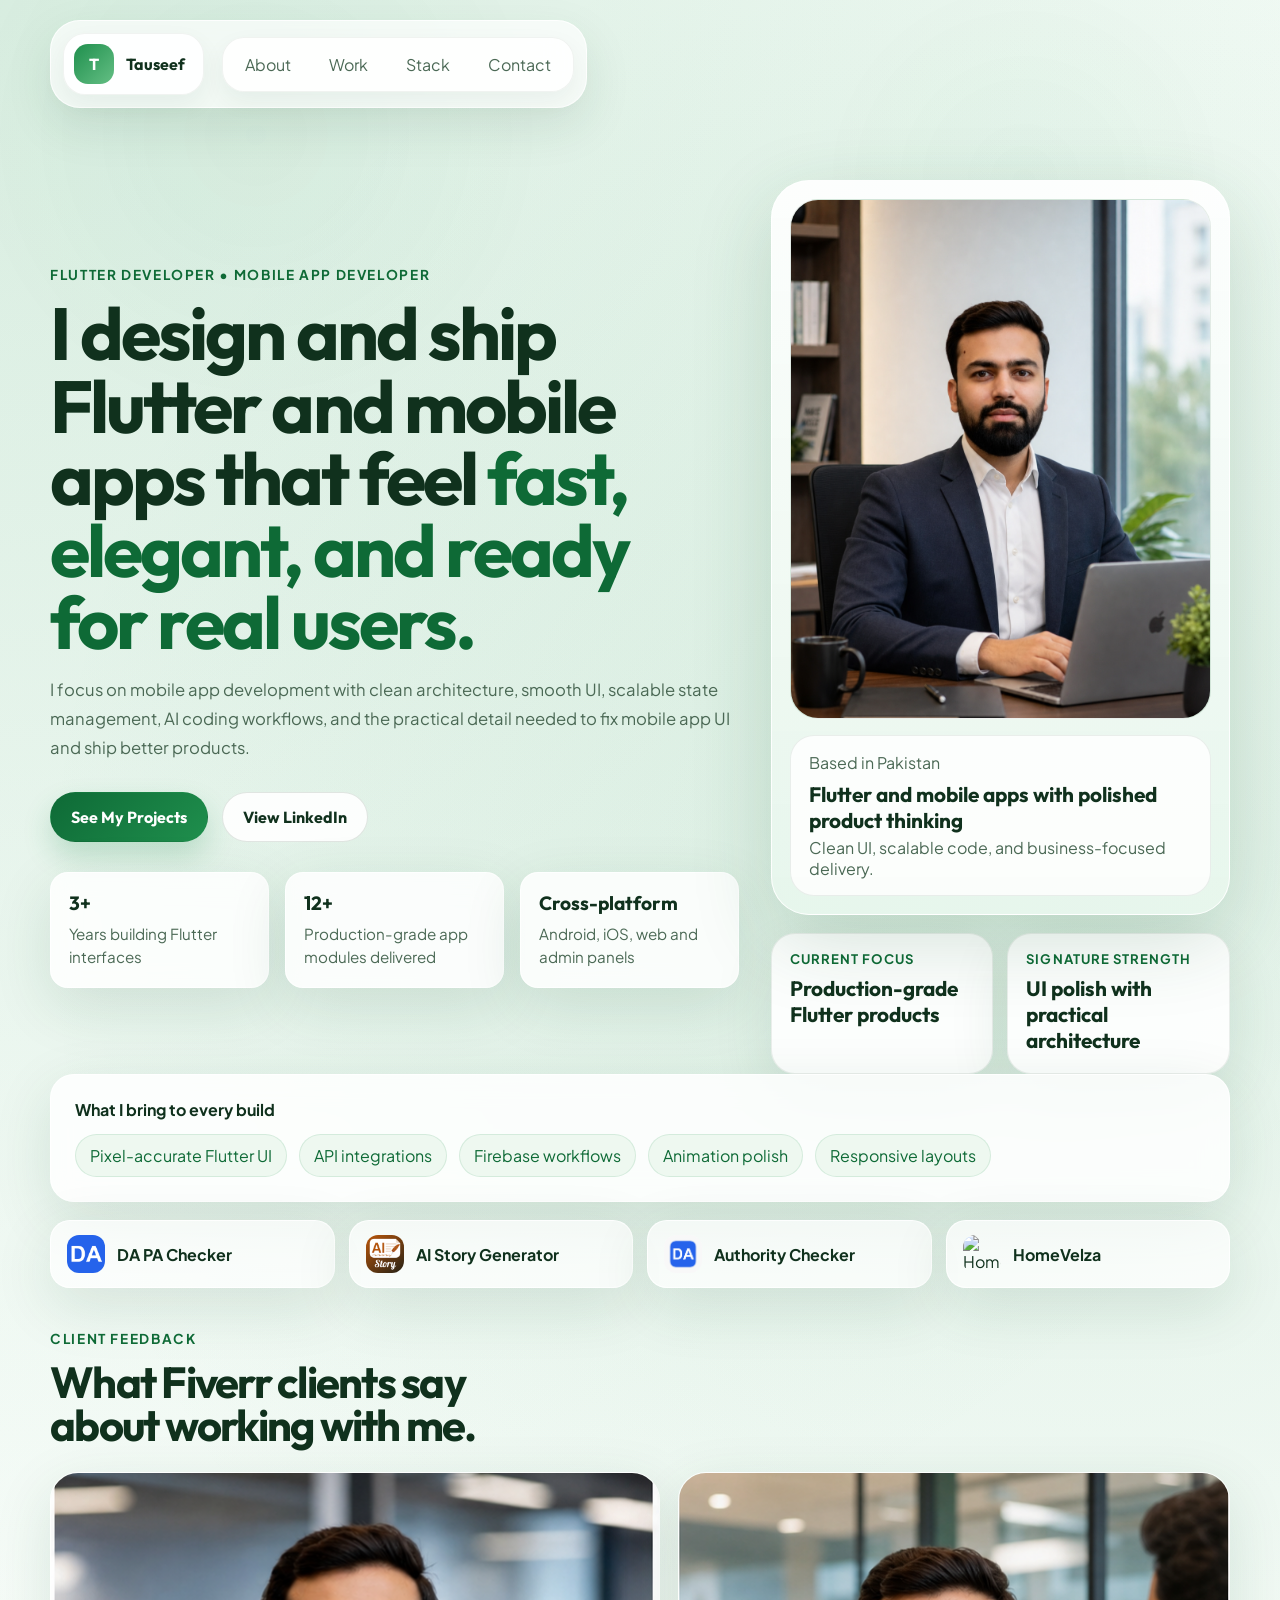
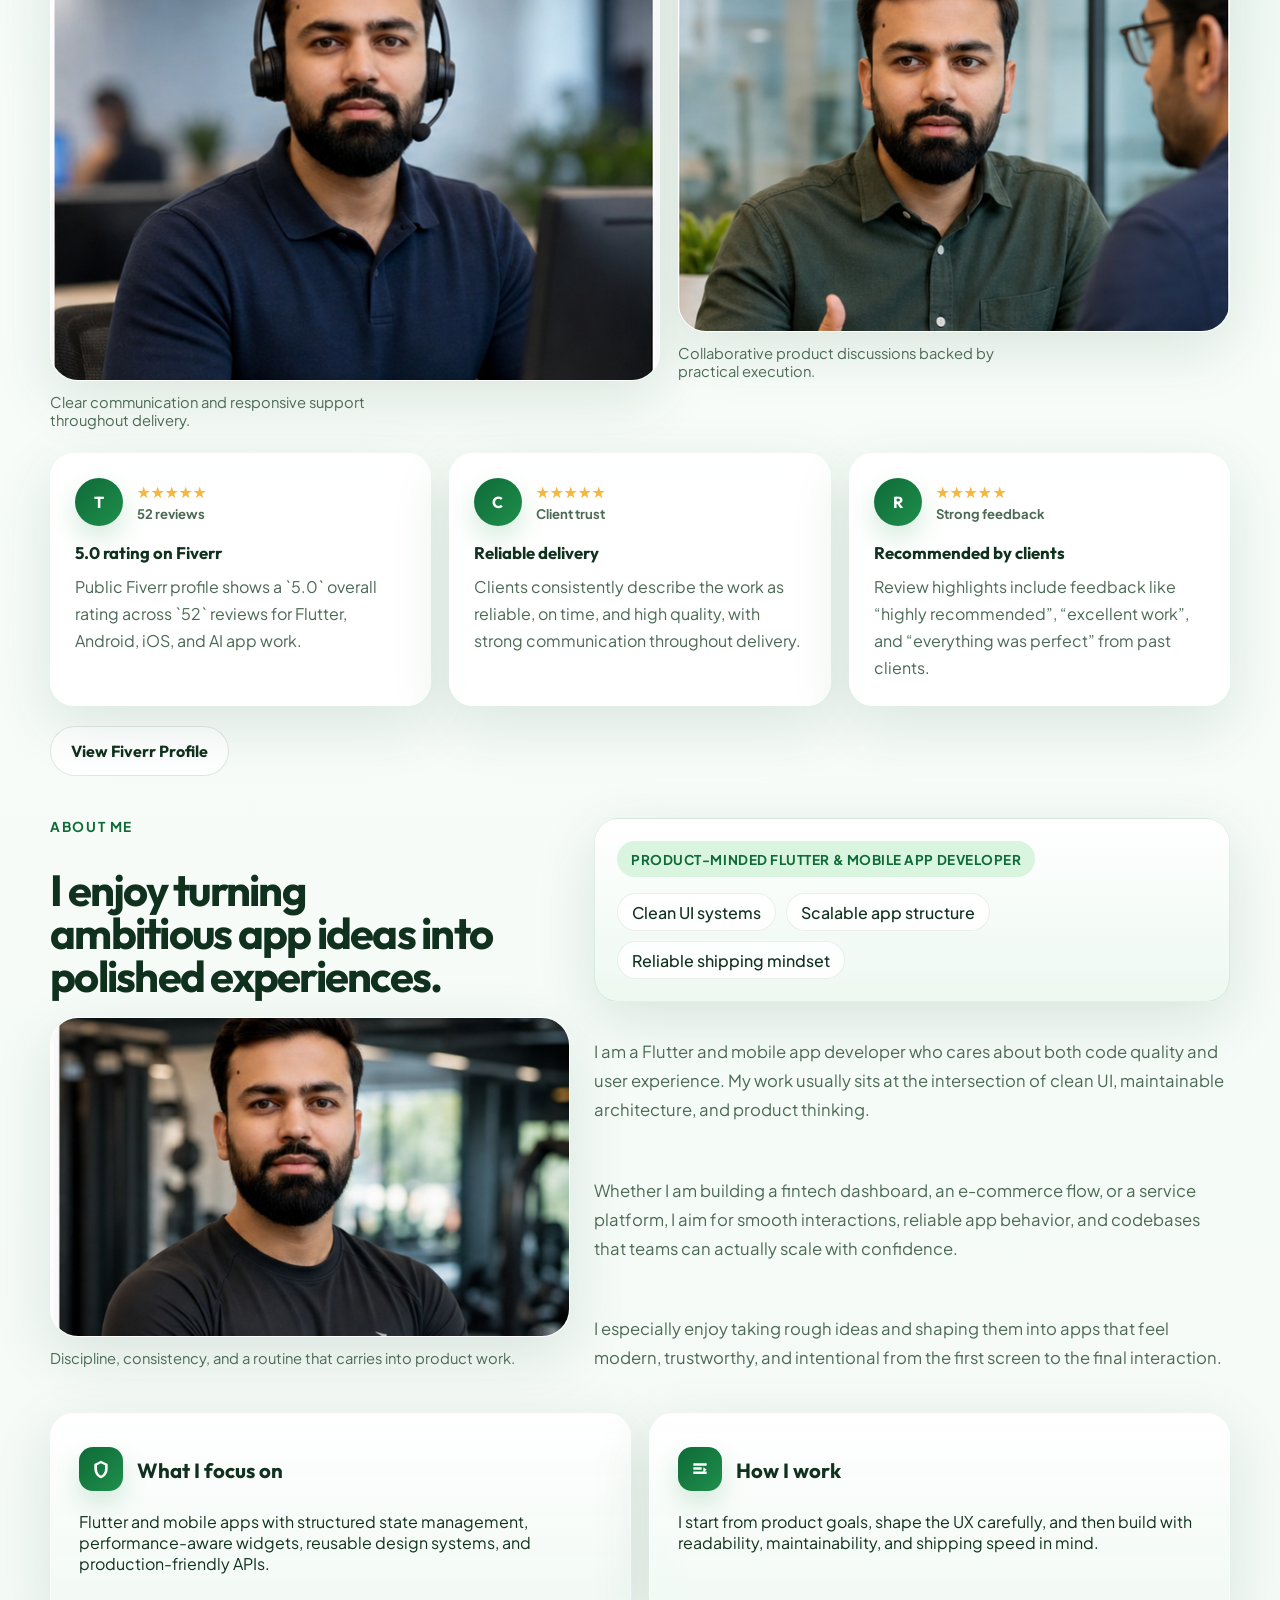
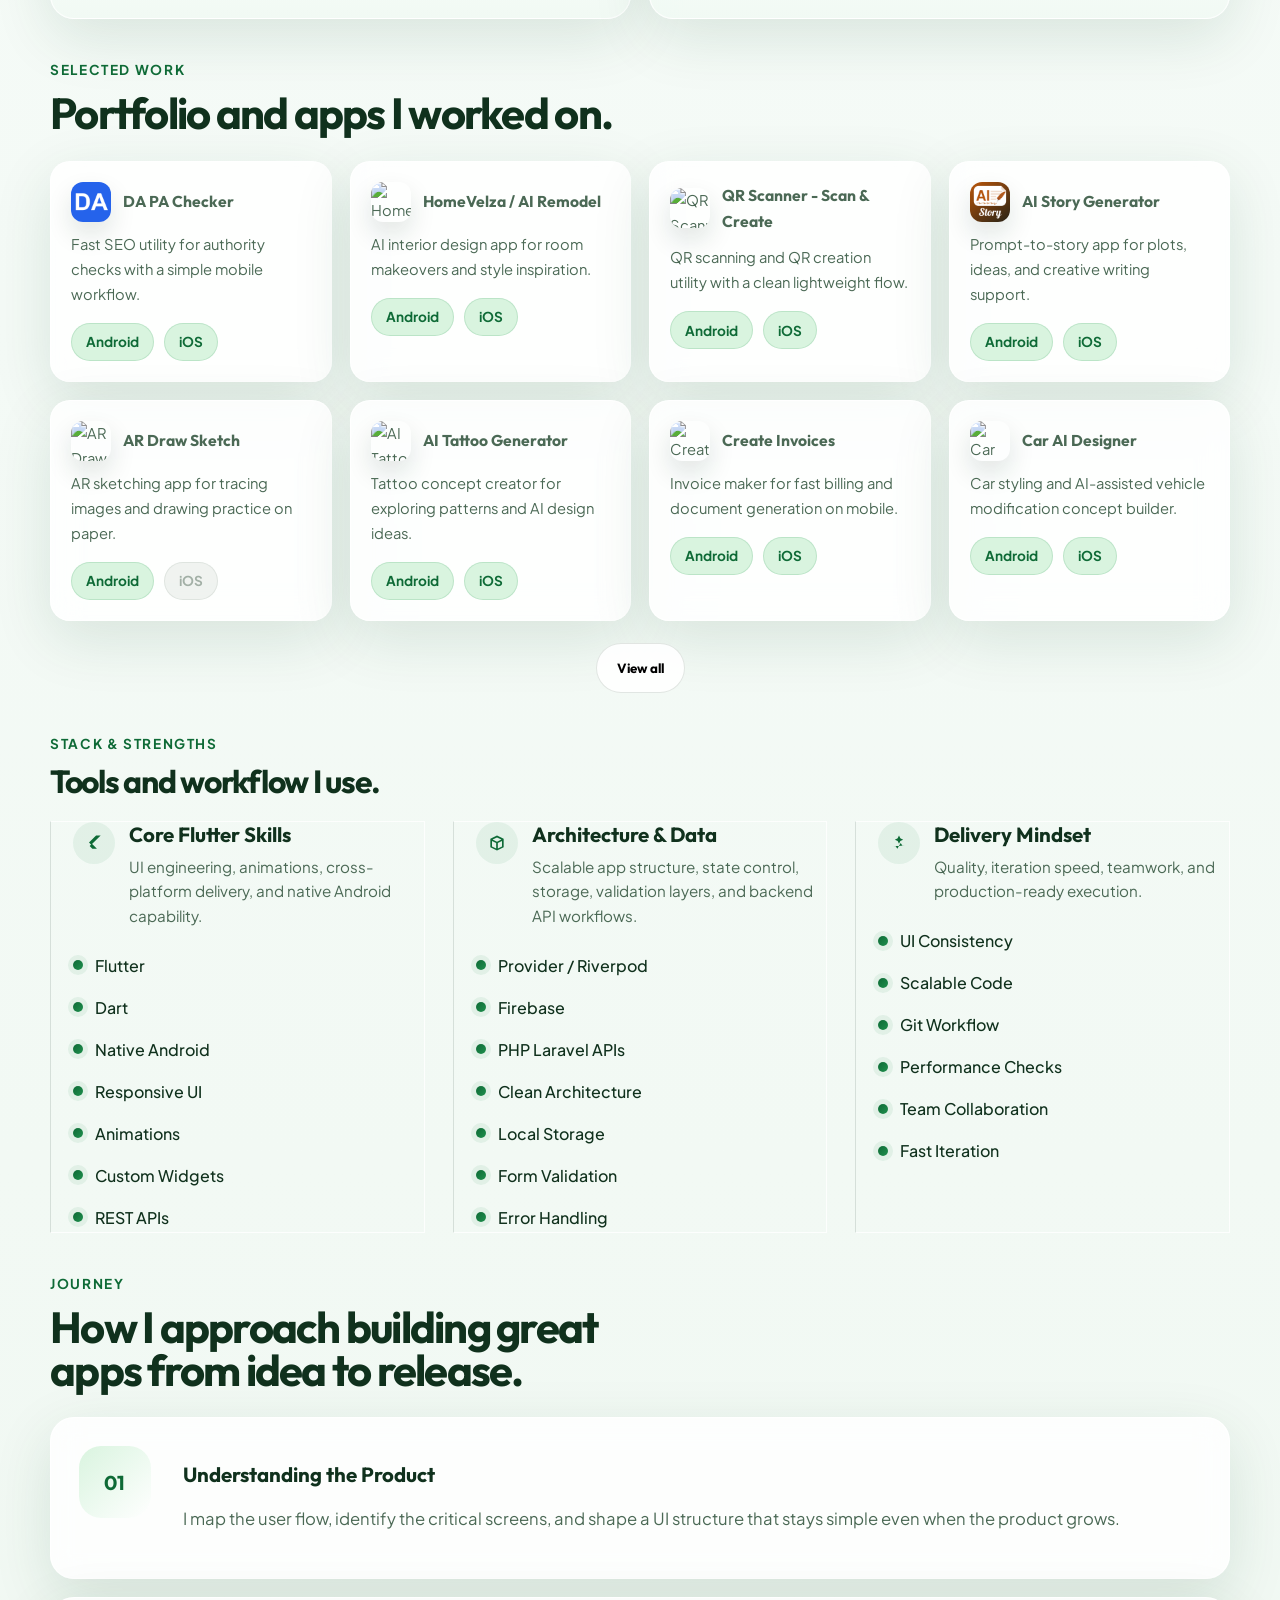
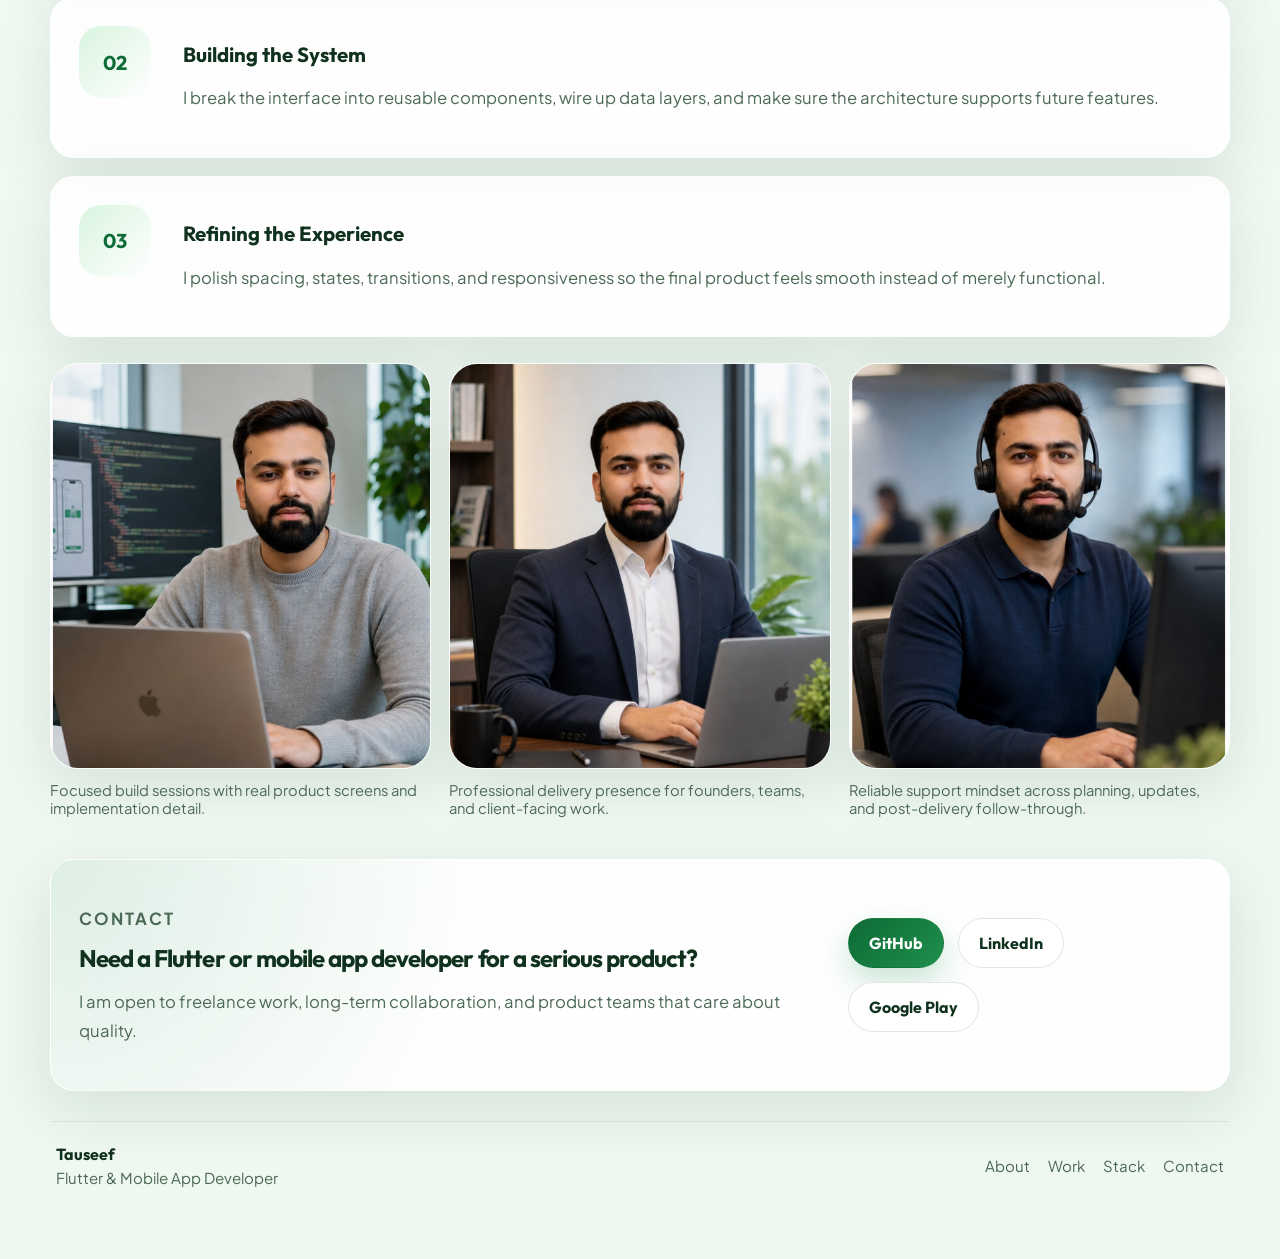
==== commit 06b90f0e: "the portfolio completely." ====
--- a/index.html
+++ b/index.html
@@ -1,2504 +1,735 @@
-
-
-<!DOCTYPE html>
-<html lang="en" itemscope itemtype="https://schema.org/Person">
-
-<head>
-  <meta charset="UTF-8" />
-  <meta name="viewport" content="width=device-width, initial-scale=1.0" />
-  <meta http-equiv="X-UA-Compatible" content="IE=edge" />
-  <link rel="sitemap" type="application/xml" href="/sitemap.xml" />
-
-  <!-- ══ PRIMARY SEO — FIX #11: Updated Meta Title & Description ══ -->
-  <title>Hire Flutter Developer | iOS Android Web Apps | Flutter + Laravel Developer</title>
-  <meta name="description"
-    content="Hire an experienced Flutter developer for iOS, Android and web apps. 4+ years experience building scalable Flutter + Laravel applications for startups worldwide. 5★ rated on Fiverr. Available for remote projects." />
-  <meta name="keywords"
-    content="hire flutter developer, flutter developer, flutter app developer, remote flutter developer, flutter laravel developer, flutter mobile app development, cross platform app developer, flutter developer for startup, flutter developer freelance, flutter developer USA, flutter developer UK, flutter developer Canada, flutter developer Pakistan, flutter developer Faisalabad, flutter iOS android developer, flutter firebase developer, flutter GetX BLoC Riverpod, flutter web developer, flutter desktop app, flutter ecommerce app, flutter food delivery app, flutter chat app, flutter REST API, flutter dart developer, flutter UI developer, flutter state management, best flutter developer, Tauseef Rehman flutter" />
-  <meta name="author" content="Tauseef Rehman" />
-  <meta name="robots" content="index, follow, max-snippet:-1, max-image-preview:large, max-video-preview:-1" />
-  <meta name="theme-color" content="#2563EB" />
-  <meta name="geo.region" content="PK" />
-  <meta name="geo.placename" content="Faisalabad, Pakistan" />
-
-  <!-- ══ CANONICAL ══ -->
-  <link rel="canonical" href="https://tauseefrehman2.github.io/" />
-
-  <!-- ══ OPEN GRAPH — Updated ══ -->
-  <meta property="og:type" content="website" />
-  <meta property="og:site_name" content="Tauseef Rehman – Flutter Developer for Hire" />
-  <meta property="og:title" content="Hire Flutter Developer | iOS Android Web Apps | Flutter + Laravel" />
-  <meta property="og:description"
-    content="Hire an experienced Flutter developer for iOS, Android and web apps. 4+ years building scalable Flutter + Laravel applications for startups worldwide. 5★ rated on Fiverr." />
-  <meta property="og:url" content="https://tauseefrehman2.github.io/" />
-  <meta property="og:image" content="https://tauseefrehman2.github.io/images/og-cover.jpg" />
-  <meta property="og:image:width" content="1200" />
-  <meta property="og:image:height" content="630" />
-  <meta property="og:image:alt" content="Hire Flutter Developer – Tauseef Rehman" />
-  <meta property="og:locale" content="en_US" />
-
-  <!-- ══ TWITTER CARD — Updated ══ -->
-  <meta name="twitter:card" content="summary_large_image" />
-  <meta name="twitter:title" content="Hire Flutter Developer | iOS Android Web Apps | Flutter + Laravel" />
-  <meta name="twitter:description"
-    content="Hire an experienced Flutter developer for iOS, Android and web apps. 4+ years experience. 5★ on Fiverr. Available for remote projects worldwide." />
-  <meta name="twitter:image" content="https://tauseefrehman2.github.io/images/og-cover.jpg" />
-  <meta name="twitter:image:alt" content="Hire Flutter Developer Tauseef Rehman" />
-
-  <!-- ══ SCHEMA.ORG — FIX #6: Person + Service + Review Schema ══ -->
-  <script type="application/ld+json">
-  {
-    "@context": "https://schema.org",
-    "@type": "Person",
-    "name": "Tauseef Rehman",
-    "jobTitle": "Flutter App Developer",
-    "description": "Experienced Flutter developer specializing in cross-platform mobile apps for iOS, Android, Web, and Desktop with Laravel backend integration. Available for remote hire worldwide.",
-    "url": "https://tauseefrehman2.github.io",
-    "image": "https://tauseefrehman2.github.io/images/tauseef-rehman-flutter-developer.jpg",
-    "address": {
-      "@type": "PostalAddress",
-      "addressLocality": "Faisalabad",
-      "addressCountry": "PK"
-    },
-    "sameAs": [
-      "https://fiverr.com/tauseefr2",
-      "https://github.com/tauseefrehman2",
-      "https://linkedin.com/in/tauseefrehman2",
-      "https://play.google.com/store/apps/dev?id=8467055961589151669"
-    ],
-    "knowsAbout": ["Flutter","Dart","Laravel","Firebase","REST API","iOS Development","Android Development","Cross-Platform Development","GetX","BLoC","Riverpod","MySQL","Google Maps API","Stripe"],
-    "hasOccupation": {
-      "@type": "Occupation",
-      "name": "Flutter Developer",
-      "occupationLocation": { "@type": "Country", "name": "Pakistan" },
-      "skills": "Flutter, Dart, Laravel, Firebase, REST API, iOS, Android, Web, Desktop"
-    }
-  }
-  </script>
-
-  <!-- Service Schema -->
-  <script type="application/ld+json">
-  {
-    "@context": "https://schema.org",
-    "@type": "Service",
-    "serviceType": "Flutter App Development",
-    "provider": {
-      "@type": "Person",
-      "name": "Tauseef Rehman",
-      "url": "https://tauseefrehman2.github.io"
-    },
-    "areaServed": ["US", "GB", "CA", "AU", "PK"],
-    "description": "Professional Flutter app development services for iOS, Android, Web and Desktop. Full-stack development with Laravel backend. Available for remote hire.",
-    "offers": {
-      "@type": "Offer",
-      "availability": "https://schema.org/InStock",
-      "priceSpecification": {
-        "@type": "PriceSpecification",
-        "priceCurrency": "USD"
-      }
-    }
-  }
-  </script>
-
-  <!-- Aggregate Review Schema — FIX: Changed from Person to ProfessionalService (valid type for Review rich results) -->
-  <script type="application/ld+json">
-  {
-    "@context": "https://schema.org",
-    "@type": "ProfessionalService",
-    "name": "Tauseef Rehman — Flutter App Development",
-    "url": "https://tauseefrehman2.github.io/",
-    "image": "https://tauseefrehman2.github.io/images/tauseef-rehman-flutter-developer.jpg",
-    "description": "Professional Flutter app development services for iOS, Android, Web and Desktop with Laravel backend integration.",
-    "address": {
-      "@type": "PostalAddress",
-      "addressLocality": "Faisalabad",
-      "addressCountry": "PK"
-    },
-    "priceRange": "$$",
-    "aggregateRating": {
-      "@type": "AggregateRating",
-      "ratingValue": "5.0",
-      "reviewCount": "50",
-      "bestRating": "5"
-    },
-    "review": [
-      {
-        "@type": "Review",
-        "itemReviewed": { "@type": "ProfessionalService", "name": "Tauseef Rehman — Flutter App Development" },
-        "author": { "@type": "Person", "name": "James Mitchell" },
-        "reviewRating": { "@type": "Rating", "ratingValue": "5", "bestRating": "5" },
-        "reviewBody": "Tauseef delivered an outstanding Flutter app for both iOS and Android. The UI is pixel-perfect and the API integration was flawless. Will definitely hire again!"
-      },
-      {
-        "@type": "Review",
-        "itemReviewed": { "@type": "ProfessionalService", "name": "Tauseef Rehman — Flutter App Development" },
-        "author": { "@type": "Person", "name": "Sarah Andersson" },
-        "reviewRating": { "@type": "Rating", "ratingValue": "5", "bestRating": "5" },
-        "reviewBody": "Exceptional Flutter developer! Built our food delivery app from scratch with real-time tracking and beautiful UI. Highly recommended for any Flutter project."
-      },
-      {
-        "@type": "Review",
-        "itemReviewed": { "@type": "ProfessionalService", "name": "Tauseef Rehman — Flutter App Development" },
-        "author": { "@type": "Person", "name": "David Chen" },
-        "reviewRating": { "@type": "Rating", "ratingValue": "5", "bestRating": "5" },
-        "reviewBody": "Tauseef is one of the best Flutter developers I have worked with. He built our entire EdTech platform from scratch — both the Flutter app and the Laravel API. Communication was excellent throughout."
-      },
-      {
-        "@type": "Review",
-        "itemReviewed": { "@type": "ProfessionalService", "name": "Tauseef Rehman — Flutter App Development" },
-        "author": { "@type": "Person", "name": "Emily Roberts" },
-        "reviewRating": { "@type": "Rating", "ratingValue": "5", "bestRating": "5" },
-        "reviewBody": "We hired Tauseef to migrate our React Native app to Flutter. He delivered ahead of schedule and the new Flutter app is noticeably faster. Great experience overall."
-      },
-      {
-        "@type": "Review",
-        "itemReviewed": { "@type": "ProfessionalService", "name": "Tauseef Rehman — Flutter App Development" },
-        "author": { "@type": "Person", "name": "Mark Thompson" },
-        "reviewRating": { "@type": "Rating", "ratingValue": "5", "bestRating": "5" },
-        "reviewBody": "Tauseef built a real estate app for our startup with map integration and in-app chat. He handled everything from UI to backend. Very professional and reliable."
-      },
-      {
-        "@type": "Review",
-        "itemReviewed": { "@type": "ProfessionalService", "name": "Tauseef Rehman — Flutter App Development" },
-        "author": { "@type": "Person", "name": "Lisa Wang" },
-        "reviewRating": { "@type": "Rating", "ratingValue": "5", "bestRating": "5" },
-        "reviewBody": "Hired Tauseef for a health and fitness Flutter app. He nailed the custom chart animations and Firebase sync. Clean code, clear communication, and fast delivery."
-      }
-    ]
-  }
-  </script>
-
-  <!-- ══ FONTS ══ -->
-  <link rel="preconnect" href="https://fonts.googleapis.com" />
-  <link rel="preconnect" href="https://fonts.gstatic.com" crossorigin />
-  <link href="https://fonts.googleapis.com/css2?family=Poppins:wght@300;400;500;600;700&display=swap"
-    rel="stylesheet" />
-
-  <style>
-    * {
-      margin: 0;
-      padding: 0;
-      box-sizing: border-box;
-    }
-
-    :root {
-      --primary: #2563EB;
-      --primary-light: #EFF6FF;
-      --text: #1E293B;
-      --text-muted: #64748B;
-      --bg: #FFFFFF;
-      --bg2: #F8FAFC;
-      --border: #E2E8F0;
-      --accent: #10B981;
-    }
-
-    body {
-      font-family: 'Poppins', sans-serif;
-      color: var(--text);
-      background: var(--bg);
-      line-height: 1.6;
-    }
-
-    a {
-      text-decoration: none;
-      color: inherit;
-    }
-
-    /* ── NAV ── */
-    nav {
-      position: sticky;
-      top: 0;
-      background: rgba(255, 255, 255, 0.95);
-      backdrop-filter: blur(10px);
-      border-bottom: 1px solid var(--border);
-      z-index: 100;
-      padding: 0 5%;
-      display: flex;
-      align-items: center;
-      justify-content: space-between;
-      height: 64px;
-    }
-
-    .logo {
-      font-size: 1.2rem;
-      font-weight: 700;
-      color: var(--primary);
-    }
-
-    .nav-links {
-      display: flex;
-      gap: 1.75rem;
-      list-style: none;
-      align-items: center;
-    }
-
-    .nav-links a {
-      font-size: 0.875rem;
-      font-weight: 500;
-      color: var(--text-muted);
-      transition: color 0.2s;
-    }
-
-    .nav-links a:hover {
-      color: var(--primary);
-    }
-
-    .hire-btn {
-      background: var(--primary);
-      color: #fff !important;
-      padding: 0.5rem 1.2rem;
-      border-radius: 8px;
-      font-weight: 600;
-      font-size: 0.875rem;
-      transition: background 0.2s;
-    }
-
-    .hire-btn:hover {
-      background: #1D4ED8 !important;
-    }
-
-    /* ── HERO ── */
-    .hero-wrap {
-      padding: 80px 5% 60px;
-      display: flex;
-      align-items: center;
-      gap: 4rem;
-      max-width: 1100px;
-      margin: 0 auto;
-      flex-wrap: wrap;
-    }
-
-    .hero-text {
-      flex: 1;
-      min-width: 280px;
-    }
-
-    .available-tag {
-      display: inline-flex;
-      align-items: center;
-      gap: 6px;
-      background: #ECFDF5;
-      color: var(--accent);
-      border: 1px solid #A7F3D0;
-      border-radius: 100px;
-      padding: 4px 12px;
-      font-size: 0.8rem;
-      font-weight: 500;
-      margin-bottom: 1.25rem;
-    }
-
-    .dot-green {
-      width: 7px;
-      height: 7px;
-      background: var(--accent);
-      border-radius: 50%;
-      animation: blink 1.5s infinite;
-    }
-
-    @keyframes blink {
-
-      0%,
-      100% {
-        opacity: 1
-      }
-
-      50% {
-        opacity: 0.3
-      }
-    }
-
-    h1 {
-      font-size: clamp(2rem, 4vw, 3rem);
-      font-weight: 700;
-      line-height: 1.25;
-      margin-bottom: 0.6rem;
-      color: var(--text);
-    }
-
-    h1 span {
-      color: var(--primary);
-    }
-
-    .hero-sub {
-      font-size: 1rem;
-      color: var(--text-muted);
-      margin-bottom: 1.25rem;
-      font-weight: 400;
-    }
-
-    .hero-desc {
-      font-size: 0.95rem;
-      color: var(--text-muted);
-      max-width: 480px;
-      margin-bottom: 2rem;
-      line-height: 1.8;
-    }
-
-    .hero-btns {
-      display: flex;
-      gap: 1rem;
-      flex-wrap: wrap;
-    }
-
-    .btn {
-      padding: 0.7rem 1.5rem;
-      border-radius: 8px;
-      font-weight: 600;
-      font-size: 0.9rem;
-      cursor: pointer;
-      border: none;
-      transition: all 0.2s;
-      display: inline-flex;
-      align-items: center;
-      gap: 0.4rem;
-    }
-
-    .btn-blue {
-      background: var(--primary);
-      color: #fff;
-    }
-
-    .btn-blue:hover {
-      background: #1D4ED8;
-      transform: translateY(-1px);
-    }
-
-    .btn-outline {
-      background: transparent;
-      color: var(--primary);
-      border: 2px solid var(--primary);
-    }
-
-    .btn-outline:hover {
-      background: var(--primary-light);
-    }
-
-    .hero-card {
-      background: var(--bg2);
-      border: 1px solid var(--border);
-      border-radius: 20px;
-      padding: 2rem;
-      min-width: 280px;
-      display: flex;
-      flex-direction: column;
-      gap: 1.25rem;
-    }
-
-    .avatar {
-      width: 80px;
-      height: 80px;
-      background: var(--primary);
-      border-radius: 50%;
-      display: flex;
-      align-items: center;
-      justify-content: center;
-      font-size: 1.8rem;
-      font-weight: 700;
-      color: #fff;
-    }
-
-    .hero-card h3 {
-      font-size: 1.1rem;
-      font-weight: 600;
-    }
-
-    .hero-card p {
-      font-size: 0.85rem;
-      color: var(--text-muted);
-    }
-
-    .stat-row {
-      display: flex;
-      gap: 1.5rem;
-    }
-
-    .stat {
-      text-align: center;
-    }
-
-    .stat strong {
-      display: block;
-      font-size: 1.4rem;
-      font-weight: 700;
-      color: var(--primary);
-    }
-
-    .stat span {
-      font-size: 0.72rem;
-      color: var(--text-muted);
-    }
-
-    .platform-row {
-      display: flex;
-      gap: 0.5rem;
-      flex-wrap: wrap;
-    }
-
-    .badge {
-      font-size: 0.72rem;
-      font-weight: 500;
-      padding: 4px 10px;
-      border-radius: 6px;
-      background: var(--primary-light);
-      color: var(--primary);
-      border: 1px solid #BFDBFE;
-    }
-
-    .badge-green {
-      background: #ECFDF5;
-      color: #059669;
-      border-color: #A7F3D0;
-    }
-
-    /* ── SECTIONS ── */
-    .section {
-      padding: 70px 1%;
-      max-width: 1100px;
-      margin: 0 auto;
-    }
-
-    .section-alt {
-      background: var(--bg2);
-    }
-
-    .section-alt .section {
-      background: transparent;
-    }
-
-    .section-label {
-      font-size: 0.8rem;
-      font-weight: 600;
-      color: var(--primary);
-      letter-spacing: 0.1em;
-      text-transform: uppercase;
-      margin-bottom: 0.4rem;
-    }
-
-    h2 {
-      font-size: clamp(1.6rem, 3vw, 2.2rem);
-      font-weight: 700;
-      margin-bottom: 0.5rem;
-    }
-
-    h3 {
-      font-size: 1.1rem;
-      font-weight: 600;
-    }
-
-    .sub {
-      font-size: 0.95rem;
-      color: var(--text-muted);
-      margin-bottom: 2.5rem;
-      max-width: 520px;
-    }
-
-    /* ── SKILLS ── */
-    .skills-grid {
-      display: grid;
-      grid-template-columns: repeat(auto-fill, minmax(220px, 1fr));
-      gap: 1rem;
-    }
-
-    .skill-card {
-      background: #fff;
-      border: 1px solid var(--border);
-      border-radius: 12px;
-      padding: 1.25rem;
-      transition: border-color 0.2s, transform 0.2s;
-    }
-
-    .skill-card:hover {
-      border-color: var(--primary);
-      transform: translateY(-3px);
-    }
-
-    .skill-icon {
-      font-size: 1.75rem;
-      margin-bottom: 0.5rem;
-    }
-
-    .skill-card h4 {
-      font-size: 0.95rem;
-      font-weight: 600;
-      margin-bottom: 0.25rem;
-    }
-
-    .skill-card p {
-      font-size: 0.8rem;
-      color: var(--text-muted);
-    }
-
-    /* ── SERVICES ── */
-    .services-grid {
-      display: grid;
-      grid-template-columns: repeat(auto-fill, minmax(280px, 1fr));
-      gap: 1.25rem;
-    }
-
-    .service-card {
-      background: #fff;
-      border: 1px solid var(--border);
-      border-radius: 12px;
-      padding: 1.5rem;
-      transition: all 0.2s;
-    }
-
-    .service-card:hover {
-      border-color: var(--primary);
-      box-shadow: 0 4px 20px rgba(37, 99, 235, 0.08);
-    }
-
-    .service-icon {
-      font-size: 2rem;
-      margin-bottom: 0.75rem;
-    }
-
-    .service-card h4 {
-      font-size: 1rem;
-      font-weight: 600;
-      margin-bottom: 0.5rem;
-    }
-
-    .service-card p {
-      font-size: 0.85rem;
-      color: var(--text-muted);
-      line-height: 1.7;
-    }
-
-    /* ── PROJECTS ── */
-    .projects-grid {
-      display: grid;
-      grid-template-columns: repeat(auto-fill, minmax(300px, 1fr));
-      gap: 1.25rem;
-    }
-
-    .project-card {
-      border: 1px solid var(--border);
-      border-radius: 12px;
-      overflow: hidden;
-      background: #fff;
-      transition: all 0.2s;
-    }
-
-    .project-card:hover {
-      border-color: var(--primary);
-      transform: translateY(-4px);
-      box-shadow: 0 8px 30px rgba(0, 0, 0, 0.08);
-    }
-
-    .project-img {
-      height: 150px;
-      background: var(--primary-light);
-      display: flex;
-      align-items: center;
-      justify-content: center;
-      font-size: 3.5rem;
-    }
-
-    .project-body {
-      padding: 1.25rem;
-    }
-
-    .project-type {
-      font-size: 0.72rem;
-      font-weight: 600;
-      color: var(--primary);
-      text-transform: uppercase;
-      letter-spacing: 0.05em;
-      margin-bottom: 0.3rem;
-    }
-
-    .project-body h4 {
-      font-size: 1rem;
-      font-weight: 600;
-      margin-bottom: 0.4rem;
-    }
-
-    .project-body p {
-      font-size: 0.82rem;
-      color: var(--text-muted);
-      margin-bottom: 0.75rem;
-      line-height: 1.6;
-    }
-
-    .tags {
-      display: flex;
-      flex-wrap: wrap;
-      gap: 0.3rem;
-    }
-
-    .tag {
-      font-size: 0.68rem;
-      font-weight: 500;
-      background: var(--bg2);
-      border: 1px solid var(--border);
-      color: var(--text-muted);
-      padding: 2px 8px;
-      border-radius: 4px;
-    }
-
-    .feature-list {
-      font-size: 0.8rem;
-      color: var(--text-muted);
-      margin: 0.5rem 0 0.75rem 1rem;
-      line-height: 1.8;
-    }
-
-    /* ── CASE STUDIES ── */
-    .case-studies-grid {
-      display: grid;
-      grid-template-columns: repeat(auto-fill, minmax(320px, 1fr));
-      gap: 1.25rem;
-    }
-
-    .case-card {
-      background: #fff;
-      border: 1px solid var(--border);
-      border-radius: 12px;
-      padding: 1.5rem;
-      transition: all 0.2s;
-    }
-
-    .case-card:hover {
-      border-color: var(--primary);
-      box-shadow: 0 4px 20px rgba(37, 99, 235, 0.08);
-    }
-
-    .case-card .case-icon {
-      font-size: 2.5rem;
-      margin-bottom: 0.75rem;
-    }
-
-    .case-card h4 {
-      font-size: 1.05rem;
-      font-weight: 600;
-      margin-bottom: 0.75rem;
-      color: var(--text);
-    }
-
-    .case-label {
-      font-size: 0.78rem;
-      font-weight: 600;
-      color: var(--primary);
-      margin-bottom: 0.25rem;
-    }
-
-    .case-text {
-      font-size: 0.85rem;
-      color: var(--text-muted);
-      line-height: 1.7;
-      margin-bottom: 0.75rem;
-    }
-
-    .case-results {
-      display: flex;
-      gap: 1rem;
-      flex-wrap: wrap;
-      margin-top: 0.5rem;
-    }
-
-    .case-result {
-      text-align: center;
-      background: var(--primary-light);
-      border-radius: 8px;
-      padding: 0.6rem 1rem;
-      flex: 1;
-      min-width: 80px;
-    }
-
-    .case-result strong {
-      display: block;
-      font-size: 1.1rem;
-      color: var(--primary);
-      font-weight: 700;
-    }
-
-    .case-result span {
-      font-size: 0.7rem;
-      color: var(--text-muted);
-    }
-
-    /* ── GALLERY ── */
-    .gallery-grid {
-      display: grid;
-      grid-template-columns: repeat(auto-fill, minmax(220px, 1fr));
-      gap: 1rem;
-    }
-
-    .gallery-item {
-      border-radius: 12px;
-      overflow: hidden;
-      aspect-ratio: 4/3;
-      border: 1px solid var(--border);
-      position: relative;
-      background: var(--primary-light);
-    }
-
-    .gallery-item img {
-      width: 100%;
-      height: 100%;
-      object-fit: cover;
-      display: block;
-      transition: transform 0.3s;
-    }
-
-    .gallery-item:hover img {
-      transform: scale(1.04);
-    }
-
-    .gallery-caption {
-      position: absolute;
-      bottom: 0;
-      left: 0;
-      right: 0;
-      background: linear-gradient(transparent, rgba(0, 0, 0, 0.6));
-      color: #fff;
-      font-size: 0.75rem;
-      padding: 1rem 0.75rem 0.5rem;
-      opacity: 0;
-      transition: opacity 0.3s;
-    }
-
-    .gallery-item:hover .gallery-caption {
-      opacity: 1;
-    }
-
-    .gallery-placeholder {
-      width: 100%;
-      height: 100%;
-      display: flex;
-      flex-direction: column;
-      align-items: center;
-      justify-content: center;
-      color: var(--primary);
-      font-size: 0.75rem;
-      gap: 0.4rem;
-    }
-
-    .gallery-placeholder span {
-      font-size: 2rem;
-    }
-
-    .gallery-note {
-      background: var(--primary-light);
-      border: 1px dashed #93C5FD;
-      border-radius: 10px;
-      padding: 1rem 1.25rem;
-      font-size: 0.82rem;
-      color: var(--primary);
-      margin-bottom: 1.5rem;
-    }
-
-    .gallery-note code {
-      background: #DBEAFE;
-      padding: 1px 6px;
-      border-radius: 4px;
-      font-family: monospace;
-      font-size: 0.85em;
-    }
-
-    /* ── REVIEWS ── */
-    .reviews-grid {
-      display: grid;
-      grid-template-columns: repeat(auto-fill, minmax(300px, 1fr));
-      gap: 1.25rem;
-    }
-
-    .review-card {
-      background: #fff;
-      border: 1px solid var(--border);
-      border-radius: 12px;
-      padding: 1.5rem;
-      transition: all 0.2s;
-    }
-
-    .review-card:hover {
-      border-color: var(--primary);
-    }
-
-    .stars {
-      color: #F59E0B;
-      font-size: 0.9rem;
-      margin-bottom: 0.75rem;
-    }
-
-    .review-text {
-      font-size: 0.875rem;
-      color: var(--text-muted);
-      line-height: 1.7;
-      margin-bottom: 1.25rem;
-    }
-
-    .reviewer {
-      display: flex;
-      align-items: center;
-      gap: 0.75rem;
-      justify-content: space-between;
-    }
-
-    .reviewer-left {
-      display: flex;
-      align-items: center;
-      gap: 0.75rem;
-    }
-
-    .reviewer-avatar {
-      width: 40px;
-      height: 40px;
-      border-radius: 50%;
-      background: var(--primary);
-      color: #fff;
-      display: flex;
-      align-items: center;
-      justify-content: center;
-      font-weight: 700;
-      font-size: 0.85rem;
-      flex-shrink: 0;
-    }
-
-    .reviewer-name {
-      font-weight: 600;
-      font-size: 0.9rem;
-    }
-
-    .reviewer-info {
-      font-size: 0.75rem;
-      color: var(--text-muted);
-    }
-
-    .platform-label {
-      font-size: 0.68rem;
-      font-weight: 600;
-      padding: 3px 8px;
-      border-radius: 5px;
-    }
-
-    .fiverr {
-      background: #E8FDF4;
-      color: #1DBF73;
-    }
-
-    /* ── TRUST ── */
-    .trust-grid {
-      display: flex;
-      gap: 2rem;
-      flex-wrap: wrap;
-      justify-content: center;
-      margin-top: 1.5rem;
-    }
-
-    .trust-item {
-      display: flex;
-      flex-direction: column;
-      align-items: center;
-      gap: 0.5rem;
-      min-width: 120px;
-    }
-
-    .trust-icon {
-      font-size: 2rem;
-    }
-
-    .trust-item strong {
-      font-size: 0.9rem;
-    }
-
-    .trust-item span {
-      font-size: 0.75rem;
-      color: var(--text-muted);
-      text-align: center;
-    }
-
-    /* ── BLOG ── */
-    .blog-grid {
-      display: grid;
-      grid-template-columns: repeat(auto-fill, minmax(280px, 1fr));
-      gap: 1.25rem;
-    }
-
-    .blog-card {
-      background: #fff;
-      border: 1px solid var(--border);
-      border-radius: 12px;
-      padding: 1.5rem;
-      transition: all 0.2s;
-    }
-
-    .blog-card:hover {
-      border-color: var(--primary);
-      transform: translateY(-3px);
-      box-shadow: 0 4px 20px rgba(37, 99, 235, 0.08);
-    }
-
-    .blog-tag {
-      font-size: 0.7rem;
-      font-weight: 600;
-      color: var(--primary);
-      text-transform: uppercase;
-      letter-spacing: 0.05em;
-      margin-bottom: 0.4rem;
-    }
-
-    .blog-card h4 {
-      font-size: 1rem;
-      font-weight: 600;
-      margin-bottom: 0.4rem;
-    }
-
-    .blog-card p {
-      font-size: 0.82rem;
-      color: var(--text-muted);
-      line-height: 1.6;
-      margin-bottom: 0.75rem;
-    }
-
-    .blog-link {
-      font-size: 0.82rem;
-      color: var(--primary);
-      font-weight: 600;
-    }
-
-    /* ── PROFILES ── */
-    .profiles-grid {
-      display: grid;
-      grid-template-columns: repeat(auto-fill, minmax(260px, 1fr));
-      gap: 1rem;
-    }
-
-    .profile-card {
-      display: flex;
-      align-items: center;
-      gap: 1rem;
-      padding: 1rem 1.25rem;
-      background: #fff;
-      border: 1px solid var(--border);
-      border-radius: 12px;
-      transition: all 0.2s;
-      text-decoration: none;
-      color: var(--text);
-    }
-
-    .profile-card:hover {
-      border-color: var(--primary);
-      background: var(--primary-light);
-      transform: translateY(-2px);
-    }
-
-    .profile-card.disabled {
-      pointer-events: none;
-      cursor: default;
-      opacity: 0.55;
-    }
-
-    .profile-icon {
-      width: 42px;
-      height: 42px;
-      flex-shrink: 0;
-      display: flex;
-      align-items: center;
-      justify-content: center;
-      border-radius: 10px;
-      background: var(--bg2);
-      border: 1px solid var(--border);
-      overflow: hidden;
-    }
-
-    .profile-icon img {
-      width: 26px;
-      height: 26px;
-      object-fit: contain;
-    }
-
-    .profile-info {
-      display: flex;
-      flex-direction: column;
-      gap: 2px;
-      flex: 1;
-    }
-
-    .profile-cat {
-      font-size: 0.68rem;
-      font-weight: 600;
-      color: var(--primary);
-      text-transform: uppercase;
-      letter-spacing: 0.08em;
-    }
-
-    .profile-info strong {
-      font-size: 0.95rem;
-    }
-
-    .profile-info span {
-      font-size: 0.78rem;
-      color: var(--text-muted);
-    }
-
-    .profile-arrow {
-      color: var(--primary);
-      font-size: 1.1rem;
-      opacity: 0;
-      transition: opacity 0.2s;
-    }
-
-    .profile-card:hover .profile-arrow {
-      opacity: 1;
-    }
-
-    .coming-soon-tag {
-      display: inline-block;
-      font-size: 0.62rem;
-      font-weight: 700;
-      background: #FEF3C7;
-      color: #B45309;
-      border: 1px solid #FCD34D;
-      padding: 2px 7px;
-      border-radius: 4px;
-      letter-spacing: 0.04em;
-    }
-
-    /* ── CONTACT ── */
-    .contact-wrap {
-      display: grid;
-      grid-template-columns: 1fr 1fr;
-      gap: 3rem;
-      align-items: start;
-    }
-
-    .contact-info h3 {
-      font-size: 1.3rem;
-      font-weight: 600;
-      margin-bottom: 0.75rem;
-    }
-
-    .contact-info p {
-      font-size: 0.9rem;
-      color: var(--text-muted);
-      margin-bottom: 1.5rem;
-      line-height: 1.8;
-    }
-
-    .contact-links {
-      display: flex;
-      flex-direction: column;
-      gap: 0.75rem;
-    }
-
-    .contact-link {
-      display: flex;
-      align-items: center;
-      gap: 0.75rem;
-      font-size: 0.875rem;
-      padding: 0.75rem 1rem;
-      border: 1px solid var(--border);
-      border-radius: 10px;
-      transition: all 0.2s;
-    }
-
-    .contact-link:hover {
-      border-color: var(--primary);
-      background: var(--primary-light);
-      color: var(--primary);
-    }
-
-    .contact-link-icon {
-      width: 36px;
-      height: 36px;
-      flex-shrink: 0;
-      display: flex;
-      align-items: center;
-      justify-content: center;
-      border-radius: 8px;
-      background: var(--bg2);
-      border: 1px solid var(--border);
-    }
-
-    .contact-link-icon img {
-      width: 20px;
-      height: 20px;
-      object-fit: contain;
-    }
-
-    .contact-link-icon.plain {
-      background: none;
-      border: none;
-      font-size: 1.2rem;
-    }
-
-    .form-card {
-      background: var(--bg2);
-      border: 1px solid var(--border);
-      border-radius: 16px;
-      padding: 1.75rem;
-    }
-
-    .form-group {
-      margin-bottom: 1rem;
-    }
-
-    label {
-      display: block;
-      font-size: 0.8rem;
-      font-weight: 600;
-      color: var(--text);
-      margin-bottom: 0.4rem;
-    }
-
-    input,
-    select,
-    textarea {
-      width: 100%;
-      padding: 0.7rem 0.9rem;
-      border: 1px solid var(--border);
-      border-radius: 8px;
-      font-family: 'Poppins', sans-serif;
-      font-size: 0.875rem;
-      color: var(--text);
-      background: #fff;
-      outline: none;
-      transition: border-color 0.2s;
-    }
-
-    input:focus,
-    select:focus,
-    textarea:focus {
-      border-color: var(--primary);
-    }
-
-    textarea {
-      resize: vertical;
-      min-height: 110px;
-    }
-
-    .form-row {
-      display: grid;
-      grid-template-columns: 1fr 1fr;
-      gap: 1rem;
-    }
-
-    .submit-btn {
-      width: 100%;
-      padding: 0.85rem;
-      background: var(--primary);
-      color: #fff;
-      border: none;
-      border-radius: 8px;
-      font-family: 'Poppins', sans-serif;
-      font-weight: 600;
-      font-size: 0.95rem;
-      cursor: pointer;
-      transition: all 0.2s;
-      margin-top: 0.5rem;
-    }
-
-    .submit-btn:hover {
-      background: #1D4ED8;
-      transform: translateY(-1px);
-    }
-
-    .submit-btn:disabled {
-      opacity: 0.6;
-      cursor: not-allowed;
-      transform: none;
-    }
-
-    .msg {
-      margin-top: 0.75rem;
-      padding: 0.7rem 1rem;
-      border-radius: 8px;
-      font-size: 0.85rem;
-      display: none;
-    }
-
-    .msg.ok {
-      background: #ECFDF5;
-      border: 1px solid #A7F3D0;
-      color: #059669;
-      display: block;
-    }
-
-    .msg.err {
-      background: #FEF2F2;
-      border: 1px solid #FECACA;
-      color: #DC2626;
-      display: block;
-    }
-
-    /* ── FOOTER ── */
-    footer {
-      background: #1E293B;
-      color: #94A3B8;
-      padding: 3rem 5% 2rem;
-    }
-
-    .footer-inner {
-      max-width: 1100px;
-      margin: 0 auto;
-    }
-
-    .footer-top {
-      display: grid;
-      grid-template-columns: 2fr 1fr 1fr 1fr;
-      gap: 2.5rem;
-      padding-bottom: 2rem;
-      border-bottom: 1px solid #334155;
-    }
-
-    .footer-brand .footer-logo {
-      font-size: 1.2rem;
-      font-weight: 700;
-      color: #fff;
-      margin-bottom: 0.75rem;
-    }
-
-    .footer-brand p {
-      font-size: 0.85rem;
-      line-height: 1.7;
-      color: #94A3B8;
-      max-width: 260px;
-    }
-
-    .footer-col h4 {
-      font-size: 0.8rem;
-      font-weight: 600;
-      color: #fff;
-      text-transform: uppercase;
-      letter-spacing: 0.08em;
-      margin-bottom: 1rem;
-    }
-
-    .footer-col ul {
-      list-style: none;
-      display: flex;
-      flex-direction: column;
-      gap: 0.6rem;
-    }
-
-    .footer-col ul a {
-      font-size: 0.85rem;
-      color: #94A3B8;
-      transition: color 0.2s;
-    }
-
-    .footer-col ul a:hover {
-      color: #60A5FA;
-    }
-
-    .footer-col ul span.muted {
-      font-size: 0.85rem;
-      color: #475569;
-      cursor: default;
-    }
-
-    .footer-bottom {
-      display: flex;
-      align-items: center;
-      justify-content: space-between;
-      padding-top: 1.5rem;
-      flex-wrap: wrap;
-      gap: 1rem;
-    }
-
-    .footer-bottom p {
-      font-size: 0.82rem;
-    }
-
-    .footer-bottom a {
-      color: #60A5FA;
-    }
-
-    .footer-bottom a:hover {
-      text-decoration: underline;
-    }
-
-    .footer-social {
-      display: flex;
-      gap: 0.6rem;
-    }
-
-    .footer-social a {
-      width: 38px;
-      height: 38px;
-      border-radius: 9px;
-      background: #334155;
-      display: flex;
-      align-items: center;
-      justify-content: center;
-      transition: background 0.2s;
-      flex-shrink: 0;
-    }
-
-    .footer-social a:hover {
-      background: var(--primary);
-    }
-
-    .footer-social a img {
-      width: 20px;
-      height: 20px;
-      object-fit: contain;
-      filter: brightness(0) invert(1);
-      opacity: 0.75;
-      transition: opacity 0.2s;
-    }
-
-    .footer-social a:hover img {
-      opacity: 1;
-    }
-
-    /* ── DIVIDER ── */
-    .divider {
-      height: 1px;
-      background: var(--border);
-      max-width: 1100px;
-      margin: 0 auto;
-    }
-
-    /* ── RESPONSIVE ── */
-    @media (max-width: 900px) {
-      .footer-top {
-        grid-template-columns: 1fr 1fr;
-      }
-    }
-
-    @media (max-width: 768px) {
-      .hero-wrap {
-        padding: 50px 5% 40px;
-        gap: 2rem;
-      }
-
-      .hero-card {
-        min-width: unset;
-        width: 100%;
-      }
-
-      .contact-wrap {
-        grid-template-columns: 1fr;
-      }
-
-      .form-row {
-        grid-template-columns: 1fr;
-      }
-
-      .nav-links {
-        display: none;
-      }
-
-      .footer-top {
-        grid-template-columns: 1fr 1fr;
-      }
-    }
-
-    @media (max-width: 500px) {
-      .footer-top {
-        grid-template-columns: 1fr;
-      }
-
-      .footer-bottom {
-        flex-direction: column;
-        text-align: center;
-      }
-    }
-
-
-    .project-body p.project-desc {
-      font-size: 0.82rem;
-      color: var(--text-muted);
-      line-height: 1.6;
-      margin-bottom: 0.4rem;
-
-      /* Clamp to 5 lines by default */
-      display: -webkit-box;
-      -webkit-line-clamp: 3;
-      -webkit-box-orient: vertical;
-      overflow: hidden;
-    }
-
-    .project-body p.project-desc.expanded {
-      display: block;
-      overflow: visible;
-      -webkit-line-clamp: unset;
-    }
-
-    .read-more-btn {
-      background: none;
-      border: none;
-      color: var(--primary);
-      font-size: 0.78rem;
-      font-weight: 600;
-      cursor: pointer;
-      padding: 0;
-      margin-bottom: 0.6rem;
-      font-family: 'Poppins', sans-serif;
-    }
-
-    .read-more-btn:hover {
-      text-decoration: underline;
-    }
-  </style>
-</head>
-
-<body itemscope itemtype="https://schema.org/WebPage">
-
-  <!-- ── NAV — Updated with new sections ── -->
-  <nav role="navigation" aria-label="Main navigation">
-    <div class="logo" aria-label="Tauseef Rehman Flutter Developer">Tauseef<span style="color:#10B981">.</span>dev</div>
-    <ul class="nav-links">
-      <li><a href="#about">About</a></li>
-      <li><a href="#services">Services</a></li>
-      <li><a href="#projects">Projects</a></li>
-      <li><a href="#case-studies">Case Studies</a></li>
-      <li><a href="#reviews">Reviews</a></li>
-      <li><a href="#blog">Blog</a></li>
-      <li><a href="#contact" class="hire-btn">Hire Me</a></li>
-    </ul>
-  </nav>
-
-  <main>
-
-    <!-- ══════════════════════════════════════════════════════════════
-     FIX #1: HERO — Buyer-Intent H1 + Keyword-Rich Subheading
-     ══════════════════════════════════════════════════════════════ -->
-    <section id="about" aria-label="Hire Flutter Developer for iOS, Android and Web Apps">
-      <div class="hero-wrap">
-        <div class="hero-text">
-          <div class="available-tag">
-            <div class="dot-green"></div> Available for Freelance &amp; Remote Work
-          </div>
-          <h1>Hire <span>Flutter Developer</span> for iOS, Android &amp; Web Apps</h1>
-          <p class="hero-sub">Flutter developer helping startups build iOS, Android and Web apps using Flutter + Laravel
-            backend. Available for remote projects worldwide.</p>
-          <p class="hero-desc">
-            I'm Tauseef Rehman — I build beautiful, high-performance cross-platform Flutter apps from a single codebase,
-            with Laravel powering the backend. 50+ projects delivered, 5★ rated on Fiverr. Clean code, on-time delivery,
-            and great communication. Based in Pakistan, working with clients in the United States, United Kingdom,
-            Canada, and globally.
-          </p>
-          <div class="hero-btns">
-            <a href="#projects" class="btn btn-blue" aria-label="View Flutter app portfolio">View My Work</a>
-            <a href="#contact" class="btn btn-outline" aria-label="Hire Flutter developer Tauseef Rehman">Get In
-              Touch</a>
-          </div>
-        </div>
-
-        <div class="hero-card" role="complementary" aria-label="Developer profile summary">
-          <div class="avatar" role="img" aria-label="Tauseef Rehman initials TR">TR</div>
-          <div>
-            <h3 itemprop="name">Tauseef Rehman</h3>
-            <p itemprop="jobTitle">Flutter &amp; Laravel Developer · Remote Worldwide</p>
-          </div>
-          <div class="stat-row">
-            <div class="stat"><strong>50+</strong><span>Projects</span></div>
-            <div class="stat"><strong>5★</strong><span>Fiverr Rating</span></div>
-            <div class="stat"><strong>4+</strong><span>Years Exp.</span></div>
-          </div>
-          <div class="platform-row">
-            <span class="badge">📱 iOS &amp; Android</span>
-            <span class="badge">🌐 Web</span>
-            <span class="badge">🖥️ Desktop</span>
-            <span class="badge badge-green">✅ Laravel API</span>
-          </div>
-        </div>
-      </div>
-    </section>
-
-    <div class="divider"></div>
-
-    <!-- ── SKILLS ── -->
-    <section id="skills" aria-label="Flutter developer skills and tech stack">
-      <div class="section">
-        <p class="section-label">What I Know</p>
-        <h2>Flutter Skills &amp; Tech Stack</h2>
-        <p class="sub">Core technologies I use to build complete, production-ready cross-platform apps.</p>
-        <div class="skills-grid">
-          <article class="skill-card">
-            <div class="skill-icon" aria-hidden="true">🐦</div>
-            <h4>Flutter &amp; Dart</h4>
-            <p>Cross-platform mobile app development with custom widgets, animations, and platform channels.</p>
-          </article>
-          <article class="skill-card">
-            <div class="skill-icon" aria-hidden="true">⚙️</div>
-            <h4>State Management</h4>
-            <p>GetX, BLoC, Riverpod, and Provider for scalable Flutter app architecture.</p>
-          </article>
-          <article class="skill-card">
-            <div class="skill-icon" aria-hidden="true">🔧</div>
-            <h4>Laravel Backend</h4>
-            <p>REST APIs, Sanctum authentication, Eloquent ORM, MySQL database design, and queues.</p>
-          </article>
-          <article class="skill-card">
-            <div class="skill-icon" aria-hidden="true">🔥</div>
-            <h4>Firebase Integration</h4>
-            <p>Firestore, Firebase Auth, FCM push notifications, Cloud Storage, and Crashlytics.</p>
-          </article>
-          <article class="skill-card">
-            <div class="skill-icon" aria-hidden="true">🎨</div>
-            <h4>Flutter UI / UX</h4>
-            <p>Figma to Flutter, Material 3, responsive layouts, custom animations, dark &amp; light mode.</p>
-          </article>
-          <article class="skill-card">
-            <div class="skill-icon" aria-hidden="true">🔗</div>
-            <h4>API &amp; Integrations</h4>
-            <p>Stripe, PayPal, Google Maps, social login (Google, Apple), and third-party APIs.</p>
-          </article>
-        </div>
-      </div>
-    </section>
-
-    <div class="divider"></div>
-
-    <!-- ══════════════════════════════════════════════════════════════
-     FIX #2: SERVICE LANDING SECTIONS with SEO H2s
-     ══════════════════════════════════════════════════════════════ -->
-    <section class="section-alt" id="services" aria-label="Flutter development services offered">
-      <div class="section">
-        <p class="section-label">What I Offer</p>
-        <h2>Hire Flutter App Developer</h2>
-        <p class="sub">If you're looking to hire a Flutter developer for iOS and Android apps, you've come to the right
-          place. I handle everything from UI design to backend API — end to end.</p>
-        <div class="services-grid">
-          <article class="service-card">
-            <div class="service-icon" aria-hidden="true">📱</div>
-            <h4>Flutter App Development Services</h4>
-            <p>I build high-performance cross-platform apps using Flutter. A single codebase for iOS &amp; Android means
-              faster development, lower cost, and pixel-perfect UI with native-level performance. Whether you need an
-              MVP for your startup or a production app for your business, I deliver clean, maintainable Flutter code.
-            </p>
-          </article>
-          <article class="service-card">
-            <div class="service-icon" aria-hidden="true">⚡</div>
-            <h4>Flutter + Laravel Full Stack Development</h4>
-            <p>I create scalable mobile apps with Flutter frontend and Laravel REST API backend. This full-stack
-              combination gives you a beautiful cross-platform app with a powerful, secure server handling
-              authentication, payments, file uploads, real-time notifications, and database management.</p>
-          </article>
-          <article class="service-card">
-            <div class="service-icon" aria-hidden="true">🌐</div>
-            <h4>Flutter Web &amp; Desktop App Development</h4>
-            <p>Expand your mobile app to web browsers and Windows, macOS, and Linux desktops using Flutter. One codebase
-              across all platforms reduces development time and maintenance cost significantly.</p>
-          </article>
-          <article class="service-card">
-            <div class="service-icon" aria-hidden="true">🔄</div>
-            <h4>App Migration to Flutter</h4>
-            <p>Moving your existing React Native or native iOS/Android app to Flutter. I also upgrade legacy Flutter
-              projects to the latest Dart and Flutter SDK versions with null safety and modern state management
-              patterns.</p>
-          </article>
-          <article class="service-card">
-            <div class="service-icon" aria-hidden="true">🚀</div>
-            <h4>App Store &amp; Play Store Deployment</h4>
-            <p>Publishing your Flutter app to Google Play and Apple App Store with proper code signing, build
-              configuration, and App Store Optimization (ASO) to help your app rank higher in store search results.</p>
-          </article>
-          <article class="service-card">
-            <div class="service-icon" aria-hidden="true">🛠️</div>
-            <h4>Flutter App Maintenance &amp; Bug Fixing</h4>
-            <p>Debugging, performance optimization, crash resolution, and ongoing maintenance for existing Flutter apps.
-              I fix layout issues, state management bugs, API integration problems, and optimize your app's speed and
-              memory usage.</p>
-          </article>
-        </div>
-      </div>
-    </section>
-
-    <div class="divider"></div>
-
-    <!-- ══════════════════════════════════════════════════════════════
-     FIX #3: GEOGRAPHIC SEO — Remote / International Section
-     ══════════════════════════════════════════════════════════════ -->
-    <section aria-label="Flutter developer for remote projects worldwide">
-      <div class="section" style="text-align:center;">
-        <p class="section-label">Work With Me From Anywhere</p>
-        <h2>Flutter Developer for Remote Projects</h2>
-        <p class="sub" style="max-width:640px;margin-left:auto;margin-right:auto;">
-          I work with startups and businesses in the <strong>United States</strong>, <strong>United Kingdom</strong>,
-          <strong>Canada</strong>, <strong>Australia</strong>, and worldwide. Time-zone friendly communication, daily
-          progress updates, and long-term development support available. Whether you're a solo founder or an established
-          company, I integrate seamlessly into your remote workflow.
-        </p>
-        <div class="trust-grid">
-          <div class="trust-item">
-            <div class="trust-icon">🌍</div>
-            <strong>Worldwide</strong>
-            <span>Clients across 10+ countries</span>
-          </div>
-          <div class="trust-item">
-            <div class="trust-icon">🕐</div>
-            <strong>Flexible Hours</strong>
-            <span>Overlap with US, UK &amp; EU time zones</span>
-          </div>
-          <div class="trust-item">
-            <div class="trust-icon">💬</div>
-            <strong>Daily Updates</strong>
-            <span>Slack, Discord, WhatsApp</span>
-          </div>
-          <div class="trust-item">
-            <div class="trust-icon">🤝</div>
-            <strong>Long-Term Support</strong>
-            <span>Ongoing maintenance &amp; scaling</span>
-          </div>
-        </div>
-      </div>
-    </section>
-
-    <div class="divider"></div>
-
-    <!-- ══════════════════════════════════════════════════════════════
-     FIX #4: PROJECTS — Expanded SEO Descriptions (150-200 words)
-     ══════════════════════════════════════════════════════════════ -->
-    <section id="projects" aria-label="Flutter app development portfolio projects">
-      <div class="section">
-        <p class="section-label">My Work</p>
-        <h2>Flutter App Portfolio</h2>
-        <p class="sub">A selection of cross-platform Flutter apps built for clients worldwide.</p>
-        <div class="projects-grid">
-
-          <article class="project-card">
-            <div class="project-img" role="img" aria-label="Multi-vendor Flutter e-commerce app">🛍️</div>
-            <div class="project-body">
-              <p class="project-type">E-Commerce Flutter App</p>
-              <h4>Multi-Vendor E-commerce Flutter App</h4>
-              <p class="project-desc">A scalable e-commerce mobile application built using Flutter and Laravel API
-                backend. This multi-vendor marketplace allows multiple sellers to list products, manage inventory, and
-                process orders from a single platform. Customers can browse products, add to cart, apply coupon codes,
-                and complete purchases securely via Stripe payment integration. The app includes real-time product
-                inventory management, push notifications for order updates using Firebase Cloud Messaging, an admin
-                dashboard for managing vendors and commissions, and a comprehensive review and rating system. Built with
-                GetX state management for a smooth, responsive user experience across both iOS and Android devices.</p>
-              <button class="read-more-btn" onclick="toggleDesc(this)">Read more ↓</button>
-              <ul class="feature-list">
-                <li>Stripe payment gateway integration</li>
-                <li>Real-time product inventory sync</li>
-                <li>Push notifications for order tracking</li>
-                <li>Multi-vendor marketplace with admin panel</li>
-                <li>Coupon codes and discount system</li>
-              </ul>
-              <div class="tags"><span class="tag">Flutter</span><span class="tag">Laravel</span><span
-                  class="tag">Stripe</span><span class="tag">Firebase</span><span class="tag">MySQL</span><span
-                  class="tag">GetX</span></div>
-            </div>
-          </article>
-
-          <article class="project-card">
-            <div class="project-img" role="img" aria-label="Flutter food delivery app with GPS tracking">🍕</div>
-            <div class="project-body">
-              <p class="project-type">Food Delivery Flutter App</p>
-              <h4>QuickBite — Food Delivery Flutter App</h4>
-              <p class="project-desc">A complete three-app Flutter system for food delivery: separate apps for
-                customers, restaurant owners, and delivery riders. The customer app features restaurant browsing, menu
-                selection, real-time GPS order tracking via Google Maps integration, and secure online payments. The
-                restaurant app provides order management, menu editing, and revenue analytics. The rider app includes
-                route optimization, delivery status updates, and earnings tracking. All three apps communicate through a
-                Laravel REST API backend with WebSocket connections for real-time updates. Push notifications keep all
-                parties informed at every stage of the delivery process.</p>
-              <button class="read-more-btn" onclick="toggleDesc(this)">Read more ↓</button>
-              <ul class="feature-list">
-                <li>Real-time GPS tracking with Google Maps</li>
-                <li>WebSocket live order status updates</li>
-                <li>3-app system: customer, restaurant, rider</li>
-                <li>Payment gateway integration</li>
-                <li>Route optimization for delivery riders</li>
-              </ul>
-              <div class="tags"><span class="tag">Flutter</span><span class="tag">Laravel</span><span class="tag">Google
-                  Maps</span><span class="tag">WebSockets</span><span class="tag">Firebase</span></div>
-            </div>
-          </article>
-
-          <article class="project-card">
-            <div class="project-img" role="img" aria-label="Flutter LMS learning management system">🎓</div>
-            <div class="project-body">
-              <p class="project-type">EdTech Flutter App</p>
-              <h4>EduSpace — Learning Management Flutter App</h4>
-              <p class="project-desc">A full-featured Flutter learning management system (LMS) for online education.
-                Students can browse and enrol in video courses, take interactive quizzes, track their learning progress,
-                and download completion certificates. Instructors can create courses, upload video lectures, set quiz
-                questions, and view student engagement analytics. The app features offline video caching so students can
-                learn without an internet connection. Built with BLoC state management and a Laravel backend handling
-                user authentication, course content delivery, progress tracking, and certificate generation via PDF
-                export.</p>
-              <button class="read-more-btn" onclick="toggleDesc(this)">Read more ↓</button>
-              <ul class="feature-list">
-                <li>Video courses with offline caching</li>
-                <li>Interactive quizzes with scoring</li>
-                <li>Progress tracking dashboard</li>
-                <li>Certificate generation (PDF)</li>
-                <li>Instructor analytics panel</li>
-              </ul>
-              <div class="tags"><span class="tag">Flutter</span><span class="tag">Laravel</span><span class="tag">Video
-                  Player</span><span class="tag">BLoC</span><span class="tag">PDF</span></div>
-            </div>
-          </article>
-
-          <article class="project-card">
-            <div class="project-img" role="img" aria-label="Flutter real-time chat social app">💬</div>
-            <div class="project-body">
-              <p class="project-type">Social Flutter App</p>
-              <h4>ConnectMe — Real-Time Chat Flutter App</h4>
-              <p class="project-desc">A real-time messaging and social networking Flutter app built with Firebase
-                Firestore as the backend. Users can send text messages, share images, videos, and documents in
-                one-on-one and group conversations. The app features story/status functionality similar to WhatsApp,
-                online/offline presence indicators, typing indicators, message read receipts, and push notifications for
-                new messages. User profiles support custom avatars and bio updates. Built with GetX state management for
-                instant, reactive UI updates across all chat screens.</p>
-              <button class="read-more-btn" onclick="toggleDesc(this)">Read more ↓</button>
-              <ul class="feature-list">
-                <li>Real-time one-on-one and group messaging</li>
-                <li>Media sharing: images, videos, documents</li>
-                <li>Story/status feature with 24-hour expiry</li>
-                <li>Online/offline presence &amp; typing indicators</li>
-                <li>Push notifications via Firebase Cloud Messaging</li>
-              </ul>
-              <div class="tags"><span class="tag">Flutter</span><span class="tag">Firebase</span><span
-                  class="tag">Firestore</span><span class="tag">GetX</span><span class="tag">FCM</span></div>
-            </div>
-          </article>
-
-          <article class="project-card">
-            <div class="project-img" role="img" aria-label="Flutter real estate property listing app">🏠</div>
-            <div class="project-body">
-              <p class="project-type">Real Estate Flutter App</p>
-              <h4>PropFinder — Property Listing Flutter App</h4>
-              <p class="project-desc">A Flutter property listing and real estate app with advanced search and filtering
-                capabilities. Users can browse properties for sale or rent, filter by price range, location, property
-                type, number of bedrooms, and amenities. Each listing features image galleries, detailed descriptions,
-                floor plans, and an interactive Google Maps view showing exact location and nearby facilities. Buyers
-                can save favourite properties, schedule viewing appointments, and contact agents through in-app
-                messaging. Built with Riverpod state management and a REST API backend handling property data, user
-                authentication, and agent-buyer communication.</p>
-              <button class="read-more-btn" onclick="toggleDesc(this)">Read more ↓</button>
-              <ul class="feature-list">
-                <li>Advanced search with multiple filters</li>
-                <li>Google Maps integration with nearby places</li>
-                <li>Image galleries and floor plans</li>
-                <li>Favourites and saved searches</li>
-                <li>In-app messaging between buyers and agents</li>
-              </ul>
-              <div class="tags"><span class="tag">Flutter</span><span class="tag">REST API</span><span
-                  class="tag">Google Maps</span><span class="tag">Riverpod</span></div>
-            </div>
-          </article>
-
-          <article class="project-card">
-            <div class="project-img" role="img" aria-label="Flutter health fitness workout tracker">💪</div>
-            <div class="project-body">
-              <p class="project-type">Health &amp; Fitness Flutter App</p>
-              <h4>FitTrack Pro — Workout &amp; Nutrition Flutter App</h4>
-              <p class="project-desc">A comprehensive Flutter health and fitness app combining workout tracking with
-                nutrition logging. Users can choose from pre-built workout programs or create custom routines, log sets,
-                reps, and weights for each exercise, and track their progress over time through custom animated charts
-                built with the fl_chart package. The nutrition module allows meal logging with calorie and macro
-                tracking. All data syncs across devices via Firebase, so users never lose their fitness history. The app
-                features goal setting, streak tracking, achievement badges, and weekly progress reports delivered via
-                push notifications.</p>
-              <button class="read-more-btn" onclick="toggleDesc(this)">Read more ↓</button>
-              <ul class="feature-list">
-                <li>Custom workout programs and exercise logging</li>
-                <li>Nutrition tracking with calorie &amp; macro breakdowns</li>
-                <li>Animated progress charts (fl_chart)</li>
-                <li>Cloud sync via Firebase</li>
-                <li>Goal setting, streaks &amp; achievement badges</li>
-              </ul>
-              <div class="tags"><span class="tag">Flutter</span><span class="tag">Firebase</span><span
-                  class="tag">BLoC</span><span class="tag">fl_chart</span></div>
-            </div>
-          </article>
-
-        </div>
-      </div>
-    </section>
-
-
-
-    <div class="divider"></div>
-
-    <!-- ══════════════════════════════════════════════════════════════
-     FIX #5: CASE STUDIES SECTION (Huge SEO Boost)
-     ══════════════════════════════════════════════════════════════ -->
-    <section class="section-alt" id="case-studies" aria-label="Flutter app development case studies">
-      <div class="section">
-        <p class="section-label">Proven Results</p>
-        <h2>Flutter App Development Case Studies</h2>
-        <p class="sub">Real problems solved, real results delivered. Here's how I helped clients achieve their goals
-          with Flutter.</p>
-
-        <div class="case-studies-grid">
-
-          <article class="case-card">
-            <div class="case-icon">🍕</div>
-            <h4>Food Delivery Flutter App</h4>
-            <p class="case-label">Problem</p>
-            <p class="case-text">A startup needed a complete food delivery platform with real-time order tracking, but
-              their previous React Native app was slow and constantly crashing on older Android devices.</p>
-            <p class="case-label">Solution</p>
-            <p class="case-text">Developed a 3-app Flutter system (customer, restaurant, rider) with a Laravel backend.
-              Implemented Google Maps for live GPS tracking and WebSockets for instant order status updates.</p>
-            <p class="case-label">Results</p>
-            <div class="case-results">
-              <div class="case-result"><strong>12K+</strong><span>Active Users</span></div>
-              <div class="case-result"><strong>4.8★</strong><span>Store Rating</span></div>
-              <div class="case-result"><strong>35%</strong><span>Faster Performance</span></div>
-            </div>
-          </article>
-
-          <article class="case-card">
-            <div class="case-icon">🛍️</div>
-            <h4>Multi-Vendor E-commerce App</h4>
-            <p class="case-label">Problem</p>
-            <p class="case-text">A client wanted to launch a marketplace where multiple vendors could sell products, but
-              needed it delivered within 8 weeks on a limited budget — for both iOS and Android.</p>
-            <p class="case-label">Solution</p>
-            <p class="case-text">Built a cross-platform Flutter marketplace with Stripe payments, real-time inventory,
-              vendor dashboards, and an admin panel. Laravel API handled all backend logic, authentication, and payment
-              processing.</p>
-            <p class="case-label">Results</p>
-            <div class="case-results">
-              <div class="case-result"><strong>25+</strong><span>Vendors Onboarded</span></div>
-              <div class="case-result"><strong>7 Weeks</strong><span>Delivered Early</span></div>
-              <div class="case-result"><strong>40%</strong><span>Cost Saved vs Native</span></div>
-            </div>
-          </article>
-
-          <article class="case-card">
-            <div class="case-icon">🎓</div>
-            <h4>EdTech LMS Platform</h4>
-            <p class="case-label">Problem</p>
-            <p class="case-text">An education company needed a mobile-first learning platform where students could watch
-              video courses offline and instructors could track engagement — but their web-only solution had poor mobile
-              retention.</p>
-            <p class="case-label">Solution</p>
-            <p class="case-text">Built a Flutter LMS app with offline video caching, interactive quizzes, progress
-              tracking, and PDF certificate generation. Laravel backend handled course management, user roles, and
-              analytics dashboards for instructors.</p>
-            <p class="case-label">Results</p>
-            <div class="case-results">
-              <div class="case-result"><strong>3x</strong><span>Mobile Engagement</span></div>
-              <div class="case-result"><strong>85%</strong><span>Course Completion</span></div>
-              <div class="case-result"><strong>5K+</strong><span>Students Enrolled</span></div>
-            </div>
-          </article>
-
-        </div>
-      </div>
-    </section>
-
-    <div class="divider"></div>
-
-    <!-- ── GALLERY ── -->
-    <section id="gallery" aria-label="Tauseef Rehman Flutter developer daily activity gallery">
-      <div class="section">
-        <p class="section-label">Daily Activity</p>
-        <h2>Flutter Developer Gallery</h2>
-        <p class="sub">Behind the scenes of my Flutter development — code, UI designs, and workspace snapshots.</p>
-        <div class="gallery-note">
-          📁 <strong>To add your images:</strong> Create an <code>images/</code> folder next to this file → place your
-          photos inside → update each <code>src="images/your-file.jpg"</code> and <code>alt</code> text below.
-        </div>
-        <div class="gallery-grid">
-          <figure class="gallery-item">
-            <img src="images/activity-1.jpg"
-              alt="Tauseef Rehman Flutter developer writing Dart code for a cross-platform mobile app" loading="lazy"
-              width="400" height="300"
-              onerror="this.style.display='none';this.nextElementSibling.style.display='flex'" />
-            <div class="gallery-placeholder" style="display:none"><span>📸</span>activity-1.jpg</div>
-            <figcaption class="gallery-caption">Flutter UI Development</figcaption>
-          </figure>
-          <figure class="gallery-item">
-            <img src="images/activity-2.jpg"
-              alt="Tauseef Rehman designing Flutter app UI screens based on Figma mockups" loading="lazy" width="400"
-              height="300" onerror="this.style.display='none';this.nextElementSibling.style.display='flex'" />
-            <div class="gallery-placeholder" style="display:none"><span>📸</span>activity-2.jpg</div>
-            <figcaption class="gallery-caption">App UI Design</figcaption>
-          </figure>
-          <figure class="gallery-item">
-            <img src="images/activity-3.jpg" alt="Flutter developer workspace and coding setup used by Tauseef Rehman"
-              loading="lazy" width="400" height="300"
-              onerror="this.style.display='none';this.nextElementSibling.style.display='flex'" />
-            <div class="gallery-placeholder" style="display:none"><span>📸</span>activity-3.jpg</div>
-            <figcaption class="gallery-caption">Dev Workspace</figcaption>
-          </figure>
-          <figure class="gallery-item">
-            <img src="images/activity-4.jpg"
-              alt="Clean Flutter and Dart code written by Tauseef Rehman using GetX state management" loading="lazy"
-              width="400" height="300"
-              onerror="this.style.display='none';this.nextElementSibling.style.display='flex'" />
-            <div class="gallery-placeholder" style="display:none"><span>📸</span>activity-4.jpg</div>
-            <figcaption class="gallery-caption">Clean Flutter Code</figcaption>
-          </figure>
-          <figure class="gallery-item">
-            <img src="images/activity-5.jpg" alt="Testing a Flutter mobile app on a real iOS and Android device"
-              loading="lazy" width="400" height="300"
-              onerror="this.style.display='none';this.nextElementSibling.style.display='flex'" />
-            <div class="gallery-placeholder" style="display:none"><span>📸</span>activity-5.jpg</div>
-            <figcaption class="gallery-caption">Testing on Device</figcaption>
-          </figure>
-          <figure class="gallery-item">
-            <img src="images/activity-6.jpg"
-              alt="Tauseef Rehman completing a Flutter app project for a Fiverr client from Pakistan" loading="lazy"
-              width="400" height="300"
-              onerror="this.style.display='none';this.nextElementSibling.style.display='flex'" />
-            <div class="gallery-placeholder" style="display:none"><span>📸</span>activity-6.jpg</div>
-            <figcaption class="gallery-caption">Project Delivery</figcaption>
-          </figure>
-        </div>
-      </div>
-    </section>
-
-    <div class="divider"></div>
-
-    <!-- ══════════════════════════════════════════════════════════════
-     FIX #10: REVIEWS — Expanded + More Reviews + Trust Signals
-     ══════════════════════════════════════════════════════════════ -->
-    <section class="section-alt" id="reviews"
-  aria-label="Client reviews and testimonials for Flutter developer Tauseef Rehman">
-  <div class="section">
-    <p class="section-label">Client Love</p>
-    <h2>Reviews &amp; Testimonials</h2>
-    <p class="sub">Real feedback from happy clients who trusted me with their Flutter projects.</p>
-
-    <div style="display:flex;gap:2rem;flex-wrap:wrap;margin-bottom:2.5rem;padding:1.25rem;background:#fff;border:1px solid var(--border);border-radius:12px;">
-      <div style="display:flex;align-items:center;gap:0.5rem;">
-        <span style="font-size:1.5rem;">⭐</span>
-        <div><strong style="font-size:1.1rem;">5.0</strong><br /><span style="font-size:0.75rem;color:var(--text-muted);">Average Rating</span></div>
-      </div>
-      <div style="display:flex;align-items:center;gap:0.5rem;">
-        <span style="font-size:1.5rem;">📦</span>
-        <div><strong style="font-size:1.1rem;">50+</strong><br /><span style="font-size:0.75rem;color:var(--text-muted);">Projects Delivered</span></div>
-      </div>
-      <div style="display:flex;align-items:center;gap:0.5rem;">
-        <span style="font-size:1.5rem;">🔄</span>
-        <div><strong style="font-size:1.1rem;">95%</strong><br /><span style="font-size:0.75rem;color:var(--text-muted);">Repeat Clients</span></div>
-      </div>
-      <div style="display:flex;align-items:center;gap:0.5rem;">
-        <span style="font-size:1.5rem;">🏪</span>
-        <div><strong style="font-size:1.1rem;">Fiverr</strong><br /><span style="font-size:0.75rem;color:var(--text-muted);"><a href="https://fiverr.com/tauseefr2" target="_blank" rel="noopener noreferrer" style="color:var(--primary);">View Verified Reviews →</a></span></div>
-      </div>
-    </div>
-
-    <!-- FIX: Removed Person microdata wrapper — JSON-LD is now the single source of review structured data -->
-    <div class="reviews-grid">
-
-        <!-- Review 1 -->
-        <article class="review-card">
-          <div class="stars">★★★★★</div>
-          <p class="review-text">
-            Tauseef delivered an outstanding Flutter app for both iOS and Android. The UI is pixel-perfect and the API
-            integration was flawless. He understood our requirements quickly, communicated progress daily, and
-            delivered before the deadline. The app hasn't had a single crash since launch. Will definitely hire again
-            for our next project!
-          </p>
-          <div class="reviewer">
-            <div class="reviewer-left">
-              <div class="reviewer-avatar">JM</div>
-              <div>
-                <div class="reviewer-name">
-                  <span>James Mitchell</span>
-                </div>
-                <div class="reviewer-info">Startup Founder · United States</div>
-              </div>
-            </div>
-            <span class="platform-label fiverr">Fiverr</span>
-          </div>
-        </article>
-
-        <!-- Review 2 -->
-        <article class="review-card">
-          <div class="stars">★★★★★</div>
-          <p class="review-text">
-            Exceptional Flutter developer! Built our food delivery app from scratch with real-time tracking and
-            beautiful UI. The three-app system (customer, restaurant, rider) works perfectly together. Tauseef handled
-            both the Flutter frontend and the Laravel API backend. The app has been running smoothly for 6 months with
-            12,000+ users. Highly recommended!
-          </p>
-          <div class="reviewer">
-            <div class="reviewer-left">
-              <div class="reviewer-avatar">SA</div>
-              <div>
-                <div class="reviewer-name">
-                  <span>Sarah Andersson</span>
-                </div>
-                <div class="reviewer-info">Product Manager · United Kingdom</div>
-              </div>
-            </div>
-            <span class="platform-label fiverr">Fiverr</span>
-          </div>
-        </article>
-
-        <!-- Review 3 -->
-        <article class="review-card">
-          <div class="stars">★★★★★</div>
-          <p class="review-text">
-            Tauseef is one of the best Flutter developers I have worked with. He built our entire EdTech platform from
-            scratch — both the Flutter app and the Laravel API. Students love the offline video feature, and our
-            course completion rate jumped to 85%. Communication was excellent throughout, with daily standups despite
-            the time zone difference.
-          </p>
-          <div class="reviewer">
-            <div class="reviewer-left">
-              <div class="reviewer-avatar">DC</div>
-              <div>
-                <div class="reviewer-name">
-                  <span>David Chen</span>
-                </div>
-                <div class="reviewer-info">CEO, EdTech Startup · Canada</div>
-              </div>
-            </div>
-            <span class="platform-label fiverr">Fiverr</span>
-          </div>
-        </article>
-
-        <!-- Review 4 -->
-        <article class="review-card">
-          <div class="stars">★★★★★</div>
-          <p class="review-text">
-            We hired Tauseef to migrate our React Native app to Flutter. He delivered ahead of schedule and the new
-            Flutter app is noticeably faster — app launch time dropped by 40%. He also restructured the backend API
-            for better performance. Great experience overall, and we've continued working with him for feature updates.
-          </p>
-          <div class="reviewer">
-            <div class="reviewer-left">
-              <div class="reviewer-avatar">ER</div>
-              <div>
-                <div class="reviewer-name">
-                  <span>Emily Roberts</span>
-                </div>
-                <div class="reviewer-info">Technical Lead · Australia</div>
-              </div>
-            </div>
-            <span class="platform-label fiverr">Fiverr</span>
-          </div>
-        </article>
-
-        <!-- Review 5 -->
-        <article class="review-card">
-          <div class="stars">★★★★★</div>
-          <p class="review-text">
-            Tauseef built a real estate app for our startup with Google Maps integration and in-app chat between
-            buyers and agents. He handled everything from the Flutter UI to the backend. The search filters and map
-            view work flawlessly. Very professional, reliable, and easy to work with.
-          </p>
-          <div class="reviewer">
-            <div class="reviewer-left">
-              <div class="reviewer-avatar">MT</div>
-              <div>
-                <div class="reviewer-name">
-                  <span>Mark Thompson</span>
-                </div>
-                <div class="reviewer-info">Co-Founder · United States</div>
-              </div>
-            </div>
-            <span class="platform-label fiverr">Fiverr</span>
-          </div>
-        </article>
-
-        <!-- Review 6 -->
-        <article class="review-card">
-          <div class="stars">★★★★★</div>
-          <p class="review-text">
-            Hired Tauseef for a health and fitness Flutter app. He nailed the custom chart animations and Firebase
-            sync perfectly. The app feels native on both iOS and Android. Clean code, clear communication, and fast
-            delivery. Already planning our next project together.
-          </p>
-          <div class="reviewer">
-            <div class="reviewer-left">
-              <div class="reviewer-avatar">LW</div>
-              <div>
-                <div class="reviewer-name">
-                  <span>Lisa Wang</span>
-                </div>
-                <div class="reviewer-info">Fitness Brand Owner · Singapore</div>
-              </div>
-            </div>
-            <span class="platform-label fiverr">Fiverr</span>
-          </div>
-        </article>
-
-      </div>
-
-  </div>
-</section>
-
-
-    <div class="divider"></div>
-
-    <!-- ══════════════════════════════════════════════════════════════
-     FIX #7: BLOG SECTION — Topical Authority Builder
-     ══════════════════════════════════════════════════════════════ -->
-    <section id="blog" aria-label="Flutter development blog articles and guides">
-      <div class="section">
-        <p class="section-label">Flutter Insights</p>
-        <h2>Flutter Development Blog</h2>
-        <p class="sub">Articles, guides, and tutorials about Flutter app development, Laravel backend, and
-          cross-platform best practices.</p>
-
-        <div class="blog-grid">
-
-          <article class="blog-card">
-            <p class="blog-tag">Comparison Guide</p>
-            <h4>Flutter vs React Native: Which Should Your Startup Choose in 2026?</h4>
-            <p>An in-depth comparison of Flutter and React Native covering performance, developer experience, ecosystem
-              maturity, and total cost of ownership for startups building their first mobile app.</p>
-            <span class="blog-link">Coming Soon →</span>
-          </article>
-
-          <article class="blog-card">
-            <p class="blog-tag">Cost Guide</p>
-            <h4>How Much Does Flutter App Development Cost?</h4>
-            <p>A detailed breakdown of Flutter app development pricing — from simple MVPs to complex multi-feature
-              platforms. Understand what affects cost and how to budget your project effectively.</p>
-            <span class="blog-link">Coming Soon →</span>
-          </article>
-
-          <article class="blog-card">
-            <p class="blog-tag">Technical Guide</p>
-            <h4>How to Build a Flutter + Laravel Full Stack App</h4>
-            <p>Step-by-step guide to connecting a Flutter frontend with a Laravel REST API backend, covering
-              authentication, data fetching, state management, and deployment.</p>
-            <span class="blog-link">Coming Soon →</span>
-          </article>
-
-          <article class="blog-card">
-            <p class="blog-tag">Startup Guide</p>
-            <h4>Why Startups Should Choose Flutter for Cross-Platform Apps</h4>
-            <p>How Flutter helps startups ship faster, reduce costs, and reach both iOS and Android users from a single
-              codebase — with real examples from my client projects.</p>
-            <span class="blog-link">Coming Soon →</span>
-          </article>
-
-          <article class="blog-card">
-            <p class="blog-tag">Deep Dive</p>
-            <h4>Cross-Platform App Development: The Complete Guide</h4>
-            <p>Everything you need to know about building apps that run on multiple platforms — comparing Flutter, React
-              Native, and native development approaches with pros, cons, and use cases.</p>
-            <span class="blog-link">Coming Soon →</span>
-          </article>
-
-          <article class="blog-card">
-            <p class="blog-tag">Architecture</p>
-            <h4>Flutter State Management: GetX vs BLoC vs Riverpod</h4>
-            <p>A practical comparison of the three most popular Flutter state management solutions, with code examples
-              and guidance on which to choose for different project types.</p>
-            <span class="blog-link">Coming Soon →</span>
-          </article>
-
-        </div>
-      </div>
-    </section>
-
-    <div class="divider"></div>
-
-    <!-- ── PROFILES ── -->
-    <section id="profiles" aria-label="Tauseef Rehman online profiles and freelance platforms">
-      <div class="section">
-        <p class="section-label">Find Me Online</p>
-        <h2>My Profiles</h2>
-        <p class="sub">Hire me or connect with me on these platforms.</p>
-
-        <div class="profiles-grid">
-
-          <a href="https://fiverr.com/tauseefr2" target="_blank" rel="noopener noreferrer" class="profile-card"
-            aria-label="Hire Tauseef Rehman on Fiverr">
-            <div class="profile-icon"><img src="icons/fiverr.png" alt="Fiverr" /></div>
-            <div class="profile-info">
-              <span class="profile-cat">Freelancing</span>
-              <strong>Fiverr</strong>
-              <span>fiverr.com/tauseefr2</span>
-            </div>
-            <div class="profile-arrow" aria-hidden="true">→</div>
-          </a>
-
-          <a href="https://github.com/tauseefrehman2" target="_blank" rel="noopener noreferrer" class="profile-card"
-            aria-label="Tauseef Rehman GitHub profile">
-            <div class="profile-icon"><img src="icons/github.png" alt="GitHub" /></div>
-            <div class="profile-info">
-              <span class="profile-cat">Personal</span>
-              <strong>GitHub</strong>
-              <span>github.com/tauseefrehman2</span>
-            </div>
-            <div class="profile-arrow" aria-hidden="true">→</div>
-          </a>
-
-          <a href="https://linkedin.com/in/tauseefrehman2" target="_blank" rel="noopener noreferrer"
-            class="profile-card" aria-label="Tauseef Rehman LinkedIn profile">
-            <div class="profile-icon"><img src="icons/linkedin.png" alt="LinkedIn" /></div>
-            <div class="profile-info">
-              <span class="profile-cat">Personal</span>
-              <strong>LinkedIn</strong>
-              <span>linkedin.com/in/tauseefrehman2</span>
-            </div>
-            <div class="profile-arrow" aria-hidden="true">→</div>
-          </a>
-
-          <a href="https://play.google.com/store/apps/dev?id=8467055961589151669" target="_blank"
-            rel="noopener noreferrer" class="profile-card"
-            aria-label="View Tauseef Rehman Flutter apps on Google Play Store">
-            <div class="profile-icon"><img src="icons/playstore.png" alt="Google Play Store" /></div>
-            <div class="profile-info">
-              <span class="profile-cat">App Store</span>
-              <strong>Google Play</strong>
-              <span>View my Flutter Android apps</span>
-            </div>
-            <div class="profile-arrow" aria-hidden="true">→</div>
-          </a>
-
-          <div class="profile-card disabled" aria-label="Apple App Store – Coming Soon">
-            <div class="profile-icon"><img src="icons/appstore.png" alt="Apple App Store" /></div>
-            <div class="profile-info">
-              <span class="profile-cat">App Store</span>
-              <strong>Apple App Store</strong>
-              <span><span class="coming-soon-tag">Coming Soon</span></span>
-            </div>
-          </div>
-
-          <a href="https://discord.com/users/tauseef81639866" target="_blank" rel="noopener noreferrer"
-            class="profile-card" aria-label="Message Tauseef Rehman on Discord">
-            <div class="profile-icon"><img src="icons/discord.png" alt="Discord" /></div>
-            <div class="profile-info">
-              <span class="profile-cat">Chat</span>
-              <strong>Discord</strong>
-              <span>tauseef81639866</span>
-            </div>
-            <div class="profile-arrow" aria-hidden="true">→</div>
-          </a>
-
-        </div>
-      </div>
-    </section>
-
-    <div class="divider"></div>
-
-    <!-- ── CONTACT ── -->
-    <section class="section-alt" id="contact" aria-label="Contact Tauseef Rehman Flutter developer for hire">
-      <div class="section">
-        <p class="section-label">Get In Touch</p>
-        <h2>Hire a Flutter Developer</h2>
-        <p class="sub">Have a project in mind? Send me a message and I'll reply within 24 hours.</p>
-
-        <div class="contact-wrap">
-          <div class="contact-info">
-            <h3>Let's build your app together</h3>
-            <p>Available for freelance Flutter projects worldwide. Whether it's a new app, a Laravel API, or upgrading
-              an existing project — I'd love to help you build something great. I work with startups and businesses in
-              the United States, United Kingdom, Canada, Australia, and globally.</p>
-            <div class="contact-links">
-
-              <a href="https://fiverr.com/tauseefr2" target="_blank" rel="noopener noreferrer" class="contact-link"
-                aria-label="Hire on Fiverr">
-                <div class="contact-link-icon"><img src="icons/fiverr.png" alt="Fiverr" /></div>
-                <div><strong>Fiverr</strong><br /><span
-                    style="font-size:0.8rem;color:var(--text-muted)">fiverr.com/tauseefr2</span></div>
-              </a>
-
-              <a href="https://github.com/tauseefrehman2" target="_blank" rel="noopener noreferrer" class="contact-link"
-                aria-label="GitHub profile">
-                <div class="contact-link-icon"><img src="icons/github.png" alt="GitHub" /></div>
-                <div><strong>GitHub</strong><br /><span
-                    style="font-size:0.8rem;color:var(--text-muted)">github.com/tauseefrehman2</span></div>
-              </a>
-
-              <a href="https://discord.com/users/tauseef81639866" target="_blank" rel="noopener noreferrer"
-                class="contact-link" aria-label="Message on Discord">
-                <div class="contact-link-icon"><img src="icons/discord.png" alt="Discord" /></div>
-                <div><strong>Discord</strong><br /><span
-                    style="font-size:0.8rem;color:var(--text-muted)">tauseef81639866</span></div>
-              </a>
-
-              <div class="contact-link">
-                <div class="contact-link-icon plain">📍</div>
-                <div><strong>Location</strong><br /><span style="font-size:0.8rem;color:var(--text-muted)"
-                    itemprop="address">Faisalabad, Pakistan · Remote Friendly Worldwide</span></div>
-              </div>
-
-            </div>
-          </div>
-
-          <div class="form-card">
-            <form id="contactForm" novalidate aria-label="Project inquiry form">
-              <div class="form-row">
-                <div class="form-group">
-                  <label for="name">Your Name *</label>
-                  <input type="text" id="name" name="name" placeholder="John Smith" required autocomplete="name" />
-                </div>
-                <div class="form-group">
-                  <label for="email">Email Address *</label>
-                  <input type="email" id="email" name="email" placeholder="john@email.com" required
-                    autocomplete="email" />
-                </div>
-              </div>
-              <div class="form-group">
-                <label for="service">Service Needed</label>
-                <select id="service" name="service">
-                  <option value="">Select a service...</option>
-                  <option>Flutter Mobile App (iOS &amp; Android)</option>
-                  <option>Flutter Web App</option>
-                  <option>Flutter Desktop App</option>
-                  <option>Laravel Backend / REST API</option>
-                  <option>Full-Stack (Flutter + Laravel)</option>
-                  <option>App Migration to Flutter</option>
-                  <option>Bug Fix &amp; Support</option>
-                </select>
-              </div>
-              <div class="form-group">
-                <label for="message">Project Details *</label>
-                <textarea id="message" name="message"
-                  placeholder="Tell me about your project — what does it do, what features you need, do you have designs ready?"
-                  required></textarea>
-              </div>
-              <button type="submit" class="submit-btn" id="submitBtn">Send Message 🚀</button>
-            </form>
-            <div class="msg" id="formMsg" role="alert" aria-live="polite"></div>
-          </div>
-        </div>
-      </div>
-    </section>
-
-  </main>
-
-  <!-- ── FOOTER ── -->
-  <footer role="contentinfo">
-    <div class="footer-inner">
-      <div class="footer-top">
-
-        <div class="footer-brand">
-          <div class="footer-logo">Tauseef<span style="color:#10B981">.</span>dev</div>
-          <p>Expert Flutter developer from Faisalabad, Pakistan. Building beautiful cross-platform apps for iOS,
-            Android, Web &amp; Desktop with Laravel backend. Available for freelance Flutter projects worldwide — United
-            States, United Kingdom, Canada, and beyond.</p>
-        </div>
-
-        <div class="footer-col">
-          <h4>Navigation</h4>
-          <ul>
-            <li><a href="#about">About</a></li>
-            <li><a href="#skills">Skills</a></li>
-            <li><a href="#services">Services</a></li>
-            <li><a href="#projects">Portfolio</a></li>
-            <li><a href="#case-studies">Case Studies</a></li>
-            <li><a href="#reviews">Reviews</a></li>
-            <li><a href="#blog">Blog</a></li>
-            <li><a href="#contact">Contact</a></li>
-          </ul>
-        </div>
-
-        <div class="footer-col">
-          <h4>Freelancing</h4>
-          <ul>
-            <li><a href="https://fiverr.com/tauseefr2" target="_blank" rel="noopener noreferrer">Fiverr Profile</a></li>
-          </ul>
-          <h4 style="margin-top:1.25rem;">App Stores</h4>
-          <ul>
-            <li><a href="https://play.google.com/store/apps/dev?id=8467055961589151669" target="_blank"
-                rel="noopener noreferrer">Google Play Store</a></li>
-            <li><span class="muted">Apple App Store <span class="coming-soon-tag"
-                  style="font-size:0.58rem;">Soon</span></span></li>
-          </ul>
-        </div>
-
-        <div class="footer-col">
-          <h4>Personal</h4>
-          <ul>
-            <li><a href="https://github.com/tauseefrehman2" target="_blank" rel="noopener noreferrer">GitHub</a></li>
-            <li><a href="https://linkedin.com/in/tauseefrehman2" target="_blank" rel="noopener noreferrer">LinkedIn</a>
-            </li>
-            <li><a href="https://discord.com/users/tauseef81639866" target="_blank"
-                rel="noopener noreferrer">Discord</a></li>
-          </ul>
-          <h4 style="margin-top:1.25rem;">Services</h4>
-          <ul>
-            <li><a href="#services">Flutter Mobile App</a></li>
-            <li><a href="#services">Laravel API Development</a></li>
-            <li><a href="#services">Flutter + Laravel Full Stack</a></li>
-            <li><a href="#services">App Migration to Flutter</a></li>
-          </ul>
-        </div>
-
-      </div>
-
-      <div class="footer-bottom">
-        <p>© 2026 <strong style="color:#fff">Tauseef Rehman</strong> · Flutter Developer for Hire · Faisalabad, Pakistan
-          · Available on <a href="https://fiverr.com/tauseefr2" target="_blank" rel="noopener noreferrer">Fiverr</a></p>
-
-        <div class="footer-social">
-          <a href="https://github.com/tauseefrehman2" target="_blank" rel="noopener noreferrer" title="GitHub"
-            aria-label="GitHub"><img src="icons/github.png" alt="GitHub" /></a>
-          <a href="https://linkedin.com/in/tauseefrehman2" target="_blank" rel="noopener noreferrer" title="LinkedIn"
-            aria-label="LinkedIn"><img src="icons/linkedin.png" alt="LinkedIn" /></a>
-          <a href="https://fiverr.com/tauseefr2" target="_blank" rel="noopener noreferrer" title="Fiverr"
-            aria-label="Fiverr"><img src="icons/fiverr.png" alt="Fiverr" /></a>
-          <a href="https://discord.com/users/tauseef81639866" target="_blank" rel="noopener noreferrer" title="Discord"
-            aria-label="Discord"><img src="icons/discord.png" alt="Discord" /></a>
-          <a href="https://play.google.com/store/apps/dev?id=8467055961589151669" target="_blank"
-            rel="noopener noreferrer" title="Google Play" aria-label="Google Play"><img src="icons/playstore.png"
-              alt="Google Play" /></a>
-        </div>
-      </div>
-    </div>
-  </footer>
-
-  <script>
-    const WEBHOOK = "https://discord.com/api/webhooks/1477934386098737154/F3tONyqQsm_L6sgP4zuC-gc6Ur9WQsA2YBnaotL1fdXAuzFsMbg-ROjJ30VwR_5J4nRR";
-
-    document.getElementById('contactForm').addEventListener('submit', async function (e) {
-      e.preventDefault();
-      const btn = document.getElementById('submitBtn');
-      const msg = document.getElementById('formMsg');
-
-      const name = document.getElementById('name').value.trim();
-      const email = document.getElementById('email').value.trim();
-      const service = document.getElementById('service').value;
-      const message = document.getElementById('message').value.trim();
-      const emailRegex = /^[^\s@]+@[^\s@]+\.[^\s@]+$/;
-
-      if (!name) { msg.className = 'msg err'; msg.textContent = '⚠️ Please enter your name.'; return; }
-      if (!email) { msg.className = 'msg err'; msg.textContent = '⚠️ Please enter your email address.'; return; }
-      if (!emailRegex.test(email)) { msg.className = 'msg err'; msg.textContent = '❌ Please enter a valid email address (e.g. john@example.com).'; return; }
-      if (!message) { msg.className = 'msg err'; msg.textContent = '⚠️ Please describe your project details.'; return; }
-
-      btn.disabled = true;
-      btn.textContent = 'Sending...';
-      msg.className = 'msg';
-
-      try {
-        const res = await fetch(WEBHOOK, {
-          method: 'POST',
-          headers: { 'Content-Type': 'application/json' },
-          body: JSON.stringify({
-            embeds: [{
-              title: "📩 New Portfolio Inquiry – Tauseef.dev",
-              color: 0x2563EB,
-              fields: [
-                { name: "👤 Name", value: name, inline: true },
-                { name: "📧 Email", value: email, inline: true },
-                { name: "🛠️ Service", value: service || "—", inline: false },
-                { name: "📝 Message", value: message, inline: false }
-              ],
-              timestamp: new Date().toISOString()
-            }]
-          })
-        });
-        if (res.ok) {
-          msg.className = 'msg ok';
-          msg.textContent = "✅ Message sent! I'll get back to you within 24 hours.";
-          this.reset();
-        } else throw new Error();
-      } catch {
-        msg.className = 'msg err';
-        msg.textContent = '❌ Something went wrong. Please contact me directly on Fiverr.';
-      }
-
-      btn.disabled = false;
-      btn.textContent = 'Send Message 🚀';
-    });
-  </script>
-
-  <script>
-    function toggleDesc(btn) {
-      const p = btn.previousElementSibling;
-      const expanded = p.classList.toggle('expanded');
-      btn.textContent = expanded ? 'Read less ↑' : 'Read more ↓';
-    }
-  </script>
-
-</body>
-
-</html>
-
-
+<!DOCTYPE html>
+<html lang="en">
+  <head>
+    <meta charset="UTF-8" />
+    <meta name="viewport" content="width=device-width, initial-scale=1.0" />
+    <title>Tauseef Rehman | Flutter & Mobile App Developer Portfolio</title>
+    <meta
+      name="description"
+      content="Tauseef Rehman is a Flutter and Mobile App Developer focused on mobile app development, AI coding, vibe coding, native Android, Laravel APIs, and fixing mobile app UI with clean, production-ready delivery."
+    />
+    <meta
+      name="keywords"
+      content="mobile app developer, mobile app development, flutter developer, fluter developer, ai coding, vibe coding, fix mobile app ui, native android developer, php laravel api developer, top flutter developer portfolio, best mobile app developer portfolio, good github repo"
+    />
+    <meta
+      name="robots"
+      content="index, follow, max-image-preview:large, max-snippet:-1, max-video-preview:-1"
+    />
+    <meta name="author" content="Tauseef Rehman" />
+    <meta name="theme-color" content="#1f8f4d" />
+    <link rel="canonical" href="https://tauseefrehman2.github.io/tauseefgithubportfolio/" />
+    <link rel="alternate" hreflang="en" href="https://tauseefrehman2.github.io/tauseefgithubportfolio/" />
+    <meta property="og:type" content="website" />
+    <meta property="og:title" content="Tauseef Rehman | Flutter & Mobile App Developer Portfolio" />
+    <meta
+      property="og:description"
+      content="Portfolio showcasing mobile app development, Flutter apps, AI coding work, native Android projects, Laravel APIs, and mobile app UI fixes by Tauseef Rehman."
+    />
+    <meta property="og:url" content="https://tauseefrehman2.github.io/tauseefgithubportfolio/" />
+    <meta property="og:site_name" content="Tauseef Rehman Portfolio" />
+    <meta
+      property="og:image"
+      content="https://tauseefrehman2.github.io/tauseefgithubportfolio/assets/profile-office.png"
+    />
+    <meta property="og:image:alt" content="Tauseef Rehman in an office workspace" />
+    <meta name="twitter:card" content="summary_large_image" />
+    <meta name="twitter:title" content="Tauseef Rehman | Flutter & Mobile App Developer Portfolio" />
+    <meta
+      name="twitter:description"
+      content="Mobile app developer portfolio featuring Flutter, AI coding, native Android, Laravel APIs, and mobile app UI fixes."
+    />
+    <meta
+      name="twitter:image"
+      content="https://tauseefrehman2.github.io/tauseefgithubportfolio/assets/profile-office.png"
+    />
+    <link rel="preconnect" href="https://fonts.googleapis.com" />
+    <link rel="preconnect" href="https://fonts.gstatic.com" crossorigin />
+    <link
+      href="https://fonts.googleapis.com/css2?family=Outfit:wght@500;600;700;800&family=Plus+Jakarta+Sans:wght@400;500;600;700;800&display=swap"
+      rel="stylesheet"
+    />
+    <link rel="stylesheet" href="styles.css" />
+    <script type="application/ld+json">
+      {
+        "@context": "https://schema.org",
+        "@graph": [
+          {
+            "@type": "Person",
+            "@id": "https://tauseefrehman2.github.io/tauseefgithubportfolio/#person",
+            "name": "Tauseef Rehman",
+            "url": "https://tauseefrehman2.github.io/tauseefgithubportfolio/",
+            "image": "https://tauseefrehman2.github.io/tauseefgithubportfolio/assets/profile-office.png",
+            "jobTitle": "Flutter and Mobile App Developer",
+            "sameAs": [
+              "https://www.linkedin.com/in/tauseefrehman2/",
+              "https://github.com/tauseefrehman2",
+              "https://play.google.com/store/apps/developer?id=WEB+TECH+SOLUTIONS",
+              "https://play.google.com/store/apps/dev?id=8467055961589151669"
+            ],
+            "knowsAbout": [
+              "Flutter",
+              "Mobile App Development",
+              "AI Coding",
+              "Vibe Coding",
+              "Mobile App UI Fixes",
+              "Native Android Development",
+              "PHP Laravel API Development",
+              "Firebase",
+              "UI Engineering"
+            ],
+            "description": "Flutter developer and mobile app developer working on mobile app development, AI coding, vibe coding, native Android, and Laravel APIs."
+          },
+          {
+            "@type": "WebSite",
+            "@id": "https://tauseefrehman2.github.io/tauseefgithubportfolio/#website",
+            "url": "https://tauseefrehman2.github.io/tauseefgithubportfolio/",
+            "name": "Tauseef Rehman Portfolio",
+            "publisher": {
+              "@id": "https://tauseefrehman2.github.io/tauseefgithubportfolio/#person"
+            }
+          },
+          {
+            "@type": "ProfilePage",
+            "@id": "https://tauseefrehman2.github.io/tauseefgithubportfolio/#webpage",
+            "url": "https://tauseefrehman2.github.io/tauseefgithubportfolio/",
+            "name": "Tauseef Rehman | Flutter & Mobile App Developer Portfolio",
+            "description": "Portfolio of Tauseef Rehman featuring Flutter apps, mobile app projects, native Android work, and Laravel API development.",
+            "keywords": "mobile app developer, mobile app development, flutter developer, ai coding, vibe coding, fix mobile app ui, native android developer, php laravel api developer",
+            "isPartOf": {
+              "@id": "https://tauseefrehman2.github.io/tauseefgithubportfolio/#website"
+            },
+            "about": {
+              "@id": "https://tauseefrehman2.github.io/tauseefgithubportfolio/#person"
+            },
+            "primaryImageOfPage": {
+              "@type": "ImageObject",
+              "url": "https://tauseefrehman2.github.io/tauseefgithubportfolio/assets/profile-office.png"
+            }
+          }
+        ]
+      }
+    </script>
+  </head>
+  <body>
+    <div class="site-shell">
+      <header class="topbar">
+        <a class="brand" href="#home">
+          <span class="brand-mark">T</span>
+          <span class="brand-text">Tauseef</span>
+        </a>
+        <nav class="nav">
+          <a href="#about">About</a>
+          <a href="#work">Work</a>
+          <a href="#stack">Stack</a>
+          <a href="#contact">Contact</a>
+        </nav>
+      </header>
+
+      <main id="home">
+        <section class="hero">
+          <div class="hero-copy reveal">
+            <p class="eyebrow">Flutter Developer • Mobile App Developer</p>
+            <h1>
+              I design and ship Flutter and mobile apps that feel
+              <span>fast, elegant, and ready for real users.</span>
+            </h1>
+            <p class="hero-text">
+              I focus on mobile app development with clean architecture, smooth UI,
+              scalable state management, AI coding workflows, and the practical
+              detail needed to fix mobile app UI and ship better products.
+            </p>
+            <div class="hero-actions">
+              <a class="button button-primary" href="#work">See My Projects</a>
+              <a
+                class="button button-secondary"
+                href="https://www.linkedin.com/in/tauseefrehman2/"
+                target="_blank"
+                rel="noreferrer"
+              >
+                View LinkedIn
+              </a>
+            </div>
+            <ul class="hero-metrics">
+              <li>
+                <strong>3+</strong>
+                <span>Years building Flutter interfaces</span>
+              </li>
+              <li>
+                <strong>12+</strong>
+                <span>Production-grade app modules delivered</span>
+              </li>
+              <li>
+                <strong>Cross-platform</strong>
+                <span>Android, iOS, web and admin panels</span>
+              </li>
+            </ul>
+          </div>
+
+          <div class="hero-visual reveal">
+            <div class="portrait-card card-float">
+              <div class="portrait-glow"></div>
+              <div class="portrait-frame">
+                <img
+                  class="portrait-image"
+                  src="assets/profile-office.png"
+                  alt="Portrait of Tauseef"
+                />
+              </div>
+              <div class="portrait-details">
+                <p>Based in Pakistan</p>
+                <strong>Flutter and mobile apps with polished product thinking</strong>
+                <span>Clean UI, scalable code, and business-focused delivery.</span>
+              </div>
+            </div>
+            <div class="mini-card-row">
+              <div class="mini-card">
+                <p>Current focus</p>
+                <strong>Production-grade Flutter products</strong>
+              </div>
+              <div class="mini-card">
+                <p>Signature strength</p>
+                <strong>UI polish with practical architecture</strong>
+              </div>
+            </div>
+          </div>
+        </section>
+
+        <section class="trust-strip reveal">
+          <p>What I bring to every build</p>
+          <div>
+            <span>Pixel-accurate Flutter UI</span>
+            <span>API integrations</span>
+            <span>Firebase workflows</span>
+            <span>Animation polish</span>
+            <span>Responsive layouts</span>
+          </div>
+        </section>
+
+        <section class="logo-rail reveal" aria-label="Product logos">
+          <div class="logo-item">
+            <img src="assets/dapa-play-icon.webp" alt="DA PA Checker logo" />
+            <span>DA PA Checker</span>
+          </div>
+          <div class="logo-item">
+            <img src="assets/story-icon.webp" alt="AI Story Generator logo" />
+            <span>AI Story Generator</span>
+          </div>
+          <div class="logo-item">
+            <img src="assets/dapa-ios-icon.png" alt="Authority Checker iOS logo" />
+            <span>Authority Checker</span>
+          </div>
+          <div class="logo-item">
+            <img src="https://play-lh.googleusercontent.com/2l3MlcNVIdR8pVoq_v0p110NL8Bd9oZy_1QTqFKagr2gGwxG9VK81-ql-MsAf1tenQj_1ZmoLHH4eV4RwagkuQ=s128" alt="HomeVelza logo" />
+            <span>HomeVelza</span>
+          </div>
+        </section>
+
+        <section class="reviews reveal" id="reviews">
+          <div class="section-heading">
+            <p class="eyebrow">Client Feedback</p>
+            <h2>What Fiverr clients say about working with me.</h2>
+          </div>
+          <div class="section-media section-media-split">
+            <div class="media-grid media-grid-reviews">
+              <figure class="section-shot section-shot-support">
+                <img
+                  src="assets/lifestyle-2.png"
+                  alt="Tauseef assisting clients in an office support environment"
+                />
+                <figcaption>Clear communication and responsive support throughout delivery.</figcaption>
+              </figure>
+              <figure class="section-shot section-shot-collab">
+                <img
+                  src="assets/working-1.png"
+                  alt="Tauseef discussing product decisions in a collaborative office meeting"
+                />
+                <figcaption>Collaborative product discussions backed by practical execution.</figcaption>
+              </figure>
+            </div>
+          </div>
+          <div class="review-list">
+            <article class="review-card">
+              <div class="review-head">
+                <span class="review-avatar">T</span>
+                <div class="review-rating">
+                  <span>★★★★★</span>
+                  <small>52 reviews</small>
+                </div>
+              </div>
+              <strong>5.0 rating on Fiverr</strong>
+              <p>
+                Public Fiverr profile shows a `5.0` overall rating across `52`
+                reviews for Flutter, Android, iOS, and AI app work.
+              </p>
+            </article>
+            <article class="review-card">
+              <div class="review-head">
+                <span class="review-avatar">C</span>
+                <div class="review-rating">
+                  <span>★★★★★</span>
+                  <small>Client trust</small>
+                </div>
+              </div>
+              <strong>Reliable delivery</strong>
+              <p>
+                Clients consistently describe the work as reliable, on time, and
+                high quality, with strong communication throughout delivery.
+              </p>
+            </article>
+            <article class="review-card">
+              <div class="review-head">
+                <span class="review-avatar">R</span>
+                <div class="review-rating">
+                  <span>★★★★★</span>
+                  <small>Strong feedback</small>
+                </div>
+              </div>
+              <strong>Recommended by clients</strong>
+              <p>
+                Review highlights include feedback like “highly recommended”,
+                “excellent work”, and “everything was perfect” from past clients.
+              </p>
+            </article>
+          </div>
+          <a
+            class="button button-secondary review-button"
+            href="https://www.fiverr.com/tauseefr2"
+            target="_blank"
+            rel="noreferrer"
+          >
+            View Fiverr Profile
+          </a>
+        </section>
+
+        <section class="about section-grid" id="about">
+          <div class="section-heading section-heading-with-media reveal">
+            <p class="eyebrow">About Me</p>
+            <h2>I enjoy turning ambitious app ideas into polished experiences.</h2>
+            <figure class="about-visual about-visual-compact about-visual-left">
+              <img
+                src="assets/lifestyle-3.png"
+                alt="Tauseef in a gym environment representing discipline and consistency"
+              />
+              <figcaption>Discipline, consistency, and a routine that carries into product work.</figcaption>
+            </figure>
+          </div>
+          <div class="about-copy reveal">
+            <div class="about-intro-card">
+              <div class="about-intro-badge">Product-minded Flutter & Mobile App Developer</div>
+              <div class="about-highlights">
+                <span>Clean UI systems</span>
+                <span>Scalable app structure</span>
+                <span>Reliable shipping mindset</span>
+              </div>
+            </div>
+            <p>
+              I am a Flutter and mobile app developer who cares about both code quality and user
+              experience. My work usually sits at the intersection of clean UI,
+              maintainable architecture, and product thinking.
+            </p>
+            <p>
+              Whether I am building a fintech dashboard, an e-commerce flow, or a
+              service platform, I aim for smooth interactions, reliable app
+              behavior, and codebases that teams can actually scale with confidence.
+            </p>
+            <p>
+              I especially enjoy taking rough ideas and shaping them into apps that
+              feel modern, trustworthy, and intentional from the first screen to
+              the final interaction.
+            </p>
+          </div>
+          <div class="about-cards reveal">
+            <article class="info-card">
+              <div class="info-head">
+                <span class="info-icon" aria-hidden="true">
+                  <svg viewBox="0 0 24 24" role="presentation">
+                    <path d="M12 2 4 6v6c0 5 3.4 9.7 8 11 4.6-1.3 8-6 8-11V6l-8-4Zm0 3.1 4.8 2.4V12c0 3.7-2.2 7.1-4.8 8.2C9.4 19.1 7.2 15.7 7.2 12V7.5L12 5.1Z" />
+                  </svg>
+                </span>
+                <h3>What I focus on</h3>
+              </div>
+              <p>
+                Flutter and mobile apps with structured state management, performance-aware
+                widgets, reusable design systems, and production-friendly APIs.
+              </p>
+            </article>
+            <article class="info-card">
+              <div class="info-head">
+                <span class="info-icon" aria-hidden="true">
+                  <svg viewBox="0 0 24 24" role="presentation">
+                    <path d="M4 5h16v3H4V5Zm0 5h10v3H4v-3Zm0 5h16v3H4v-3Zm12-5 4 3-4 3v-6Z" />
+                  </svg>
+                </span>
+                <h3>How I work</h3>
+              </div>
+              <p>
+                I start from product goals, shape the UX carefully, and then build
+                with readability, maintainability, and shipping speed in mind.
+              </p>
+            </article>
+          </div>
+        </section>
+
+        <section class="work" id="work">
+          <div class="section-heading reveal">
+            <p class="eyebrow">Selected Work</p>
+            <h2>Portfolio and apps I worked on.</h2>
+          </div>
+          <div class="project-list reveal" id="projectList">
+            <article class="project-card">
+              <p>
+                <span class="product-line">
+                  <img src="assets/dapa-play-icon.webp" alt="DA PA Checker icon" />
+                  <strong>DA PA Checker</strong>
+                </span>
+                Fast SEO utility for authority checks with a simple mobile workflow.
+              </p>
+              <div class="platform-links">
+                <a class="project-link" href="https://play.google.com/store/apps/details?id=dapacheck.io" target="_blank" rel="noreferrer">Android</a>
+                <a class="project-link" href="https://apps.apple.com/pk/app/da-pa-authority-checker/id6763994688" target="_blank" rel="noreferrer">iOS</a>
+              </div>
+            </article>
+
+            <article class="project-card">
+              <p>
+                <span class="product-line">
+                  <img src="https://play-lh.googleusercontent.com/2l3MlcNVIdR8pVoq_v0p110NL8Bd9oZy_1QTqFKagr2gGwxG9VK81-ql-MsAf1tenQj_1ZmoLHH4eV4RwagkuQ=s128" alt="HomeVelza icon" />
+                  <strong>HomeVelza / AI Remodel</strong>
+                </span>
+                AI interior design app for room makeovers and style inspiration.
+              </p>
+              <div class="platform-links">
+                <a class="project-link" href="https://play.google.com/store/apps/details?id=com.homevelza" target="_blank" rel="noreferrer">Android</a>
+                <a class="project-link" href="https://apps.apple.com/pk/app/ai-remodel-ai-interior-design/id6764527670" target="_blank" rel="noreferrer">iOS</a>
+              </div>
+            </article>
+
+            <article class="project-card">
+              <p>
+                <span class="product-line">
+                  <img src="https://play-lh.googleusercontent.com/mvcoru-p2a6RjE9I7KiaDcXAJZqyIyo1_4eaZm_XPBgw5OKTBKzcuo5wwDExvI068scMitXD6i0oqL9d4Sxxfg=s128" alt="QR Scanner icon" />
+                  <strong>QR Scanner - Scan &amp; Create</strong>
+                </span>
+                QR scanning and QR creation utility with a clean lightweight flow.
+              </p>
+              <div class="platform-links">
+                <a class="project-link" href="https://play.google.com/store/apps/details?id=com.qr.scanner.scan.create" target="_blank" rel="noreferrer">Android</a>
+                <a class="project-link" href="https://apps.apple.com/pk/app/qr-scanner-scan-create/id6775741850" target="_blank" rel="noreferrer">iOS</a>
+              </div>
+            </article>
+
+            <article class="project-card">
+              <p>
+                <span class="product-line">
+                  <img src="assets/story-icon.webp" alt="AI Story Generator icon" />
+                  <strong>AI Story Generator</strong>
+                </span>
+                Prompt-to-story app for plots, ideas, and creative writing support.
+              </p>
+              <div class="platform-links">
+                <a class="project-link" href="https://play.google.com/store/apps/details?id=ai.story.generator.webtech" target="_blank" rel="noreferrer">Android</a>
+                <a class="project-link" href="https://apps.apple.com/pk/app/storyteller-ai-story-generator/id6760669310" target="_blank" rel="noreferrer">iOS</a>
+              </div>
+            </article>
+
+            <article class="project-card">
+              <p>
+                <span class="product-line">
+                  <img src="https://play-lh.googleusercontent.com/fMb7QbqY-rh-9d2gKc6z1f0ZT7npaXo9-Cul4xNMg2uIS1NCSlS68ytR7rVkjQSZE7eu2qlgb7CznsAhv61irZg=s128" alt="AR Draw Sketch icon" />
+                  <strong>AR Draw Sketch</strong>
+                </span>
+                AR sketching app for tracing images and drawing practice on paper.
+              </p>
+              <div class="platform-links">
+                <a class="project-link" href="https://play.google.com/store/apps/details?id=com.ardrawing.trace.sketchapp" target="_blank" rel="noreferrer">Android</a>
+                <span class="project-link project-link-disabled">iOS</span>
+              </div>
+            </article>
+
+            <article class="project-card">
+              <p>
+                <span class="product-line">
+                  <img src="https://play-lh.googleusercontent.com/VvGaF4vJM6S1lrZyFuPYR9gvbI7mAjAjAakFgqEyC5IRNwLfL0RX-FD_eUcgJlvF77m7Mdkk294JG9hdD8C3TA=s128" alt="AI Tattoo Generator icon" />
+                  <strong>AI Tattoo Generator</strong>
+                </span>
+                Tattoo concept creator for exploring patterns and AI design ideas.
+              </p>
+              <div class="platform-links">
+                <a class="project-link" href="https://play.google.com/store/apps/details?id=com.aitattoogenerator.app" target="_blank" rel="noreferrer">Android</a>
+                <a class="project-link" href="https://apps.apple.com/pk/app/tattoo-design-tattoo-ai/id6768988967" target="_blank" rel="noreferrer">iOS</a>
+              </div>
+            </article>
+
+            <article class="project-card">
+              <p>
+                <span class="product-line">
+                  <img src="https://play-lh.googleusercontent.com/5D0x3rn7To7GVU7ThHB4WSgUDaoub3QOkdpiboevPZnFB_64Ex3apu80qUct-zLlDk8081LUGtVYw1SSYhMOVhI=s128" alt="Create Invoices icon" />
+                  <strong>Create Invoices</strong>
+                </span>
+                Invoice maker for fast billing and document generation on mobile.
+              </p>
+              <div class="platform-links">
+                <a class="project-link" href="https://play.google.com/store/apps/details?id=com.create.invoice.maker" target="_blank" rel="noreferrer">Android</a>
+                <a class="project-link" href="https://apps.apple.com/pk/app/create-invoices-invoice-maker/id6759619897" target="_blank" rel="noreferrer">iOS</a>
+              </div>
+            </article>
+
+            <article class="project-card">
+              <p>
+                <span class="product-line">
+                  <img src="https://play-lh.googleusercontent.com/h8HcQrzjPuiR2E2hzb0fIpPlVER9u_tDiPlpa_o842lV72T0pBem-yB2lz0isx1wTfuWkmgVPWIMWJUwU4fN=s128" alt="Car AI icon" />
+                  <strong>Car AI Designer</strong>
+                </span>
+                Car styling and AI-assisted vehicle modification concept builder.
+              </p>
+              <div class="platform-links">
+                <a class="project-link" href="https://play.google.com/store/apps/details?id=carai.aicardesign.tune.aicarmodifiations.modify" target="_blank" rel="noreferrer">Android</a>
+                <a class="project-link" href="https://apps.apple.com/pk/app/modify-ai-car-designer/id6778332264" target="_blank" rel="noreferrer">iOS</a>
+              </div>
+            </article>
+
+            <article class="project-card project-card-extra">
+              <p>
+                <span class="product-line">
+                  <img src="https://play-lh.googleusercontent.com/qE0IehDMZcoW0NArhyvd06hmv_5xAumqZd_gzMSV9WtdxRghAj3VjnQAMxddq-MS_AoB8AWxzhAgfvAssMz1=s128" alt="AI Summarizer icon" />
+                  <strong>AI Summarizer: Summary</strong>
+                </span>
+                AI-powered summarizer for turning long text into quick, readable takeaways.
+              </p>
+              <div class="platform-links">
+                <a class="project-link" href="https://play.google.com/store/apps/details?id=com.textsummarizer.summarizer" target="_blank" rel="noreferrer">Android</a>
+                <span class="project-link project-link-disabled">iOS</span>
+              </div>
+            </article>
+
+            <article class="project-card project-card-extra">
+              <p>
+                <span class="product-line">
+                  <img src="https://play-lh.googleusercontent.com/uhSlitK6T6fDDs-5UX1g1SVCw8KlYus9f9biXPY7clGKtBivAvlJIfvvJNyk9Gfnnlab1ogXea1xFxXTYt8qZkE=s128" alt="AI Essay Writer icon" />
+                  <strong>AI Essay Writer</strong>
+                </span>
+                AI writing assistant for essays, structured drafts, and long-form idea generation.
+              </p>
+              <div class="platform-links">
+                <a class="project-link" href="https://play.google.com/store/apps/details?id=com.ai.essaygenerator.novel" target="_blank" rel="noreferrer">Android</a>
+                <span class="project-link project-link-disabled">iOS</span>
+              </div>
+            </article>
+
+            <article class="project-card project-card-extra">
+              <p>
+                <span class="product-line">
+                  <img src="https://play-lh.googleusercontent.com/sryH3PVXLkGsSpoeC01NUT-MIOMOg1bkGg2nOMRApJi35U6sP2sd5cXOterPaa0Zsxxo6E10Fz9UcRwBtQcq=s128" alt="Draw Anime AR Tracing App icon" />
+                  <strong>Draw Anime - AR Tracing App</strong>
+                </span>
+                Drawing and tracing app for anime-style sketches with guided AR support.
+              </p>
+              <div class="platform-links">
+                <a class="project-link" href="https://play.google.com/store/apps/details?id=com.drawsketch.tracimage" target="_blank" rel="noreferrer">Android</a>
+                <span class="project-link project-link-disabled">iOS</span>
+              </div>
+            </article>
+
+            <article class="project-card project-card-extra">
+              <p>
+                <span class="product-line">
+                  <img src="https://play-lh.googleusercontent.com/1RjCi1aABtadP7rCqaxajZud9e3l_uVQ90wb_pSd3rQ2_WPYUUOCH487_7Oigey1LWNLtkGCEoWEH779_vNgEDY=s128" alt="Receive SMS Online Global OTP icon" />
+                  <strong>Receive SMS Online: Global OTP</strong>
+                </span>
+                Virtual number utility for receiving OTPs and SMS verifications across regions.
+              </p>
+              <div class="platform-links">
+                <a class="project-link" href="https://play.google.com/store/apps/details?id=com.receivesmsonline.virtualnumber" target="_blank" rel="noreferrer">Android</a>
+                <span class="project-link project-link-disabled">iOS</span>
+              </div>
+            </article>
+          </div>
+          <div class="project-toggle-wrap reveal">
+            <button class="button button-secondary project-toggle" type="button" id="projectToggle" aria-expanded="false" aria-controls="projectList">
+              View all
+            </button>
+          </div>
+        </section>
+
+        <section class="stack section-grid" id="stack">
+          <div class="section-heading section-heading-stack reveal">
+            <p class="eyebrow">Stack & Strengths</p>
+            <h2>Tools and workflow I use.</h2>
+          </div>
+          <div class="stack-columns">
+            <div class="stack-panel reveal">
+              <div class="stack-head">
+                <span class="stack-icon" aria-hidden="true">
+                  <svg viewBox="0 0 24 24" role="presentation">
+                    <path
+                      d="M14.5 3 6 11.5l2.7 2.7L20 3H14.5Zm-5 10L6.8 15.7 10 19h5.5l-6-6Z"
+                    />
+                  </svg>
+                </span>
+                <div class="stack-copy">
+                  <h3>Core Flutter Skills</h3>
+                  <p>UI engineering, animations, cross-platform delivery, and native Android capability.</p>
+                </div>
+              </div>
+              <div class="tag-row">
+                <span>Flutter</span>
+                <span>Dart</span>
+                <span>Native Android</span>
+                <span>Responsive UI</span>
+                <span>Animations</span>
+                <span>Custom Widgets</span>
+                <span>REST APIs</span>
+              </div>
+            </div>
+            <div class="stack-panel reveal">
+              <div class="stack-head">
+                <span class="stack-icon" aria-hidden="true">
+                  <svg viewBox="0 0 24 24" role="presentation">
+                    <path
+                      d="M12 3 4 7v10l8 4 8-4V7l-8-4Zm0 2.3 5.3 2.6L12 10.5 6.7 7.9 12 5.3Zm-6 4.3 5 2.5v6.6l-5-2.5V9.6Zm7 9.1v-6.6l5-2.5v6.6l-5 2.5Z"
+                    />
+                  </svg>
+                </span>
+                <div class="stack-copy">
+                  <h3>Architecture &amp; Data</h3>
+                  <p>Scalable app structure, state control, storage, validation layers, and backend API workflows.</p>
+                </div>
+              </div>
+              <div class="tag-row">
+                <span>Provider / Riverpod</span>
+                <span>Firebase</span>
+                <span>PHP Laravel APIs</span>
+                <span>Clean Architecture</span>
+                <span>Local Storage</span>
+                <span>Form Validation</span>
+                <span>Error Handling</span>
+              </div>
+            </div>
+            <div class="stack-panel reveal">
+              <div class="stack-head">
+                <span class="stack-icon" aria-hidden="true">
+                  <svg viewBox="0 0 24 24" role="presentation">
+                    <path
+                      d="M5 16h3l2 3 4-7 2 3h3M12 3l1.6 3.3L17 8l-3.4 1.6L12 13l-1.6-3.4L7 8l3.4-1.7L12 3Z"
+                    />
+                  </svg>
+                </span>
+                <div class="stack-copy">
+                  <h3>Delivery Mindset</h3>
+                  <p>Quality, iteration speed, teamwork, and production-ready execution.</p>
+                </div>
+              </div>
+              <div class="tag-row">
+                <span>UI Consistency</span>
+                <span>Scalable Code</span>
+                <span>Git Workflow</span>
+                <span>Performance Checks</span>
+                <span>Team Collaboration</span>
+                <span>Fast Iteration</span>
+              </div>
+            </div>
+          </div>
+        </section>
+
+        <section class="journey" id="journey">
+          <div class="section-heading reveal">
+            <p class="eyebrow">Journey</p>
+            <h2>How I approach building great apps from idea to release.</h2>
+          </div>
+          <div class="timeline">
+            <article class="timeline-item reveal">
+              <span>01</span>
+              <div>
+                <h3>Understanding the Product</h3>
+                <p>
+                  I map the user flow, identify the critical screens, and shape a
+                  UI structure that stays simple even when the product grows.
+                </p>
+              </div>
+            </article>
+            <article class="timeline-item reveal">
+              <span>02</span>
+              <div>
+                <h3>Building the System</h3>
+                <p>
+                  I break the interface into reusable components, wire up data
+                  layers, and make sure the architecture supports future features.
+                </p>
+              </div>
+            </article>
+            <article class="timeline-item reveal">
+              <span>03</span>
+              <div>
+                <h3>Refining the Experience</h3>
+                <p>
+                  I polish spacing, states, transitions, and responsiveness so the
+                  final product feels smooth instead of merely functional.
+                </p>
+              </div>
+            </article>
+          </div>
+        </section>
+
+        <section class="section-media reveal" aria-label="Work process visuals">
+          <div class="media-grid">
+            <figure class="section-shot">
+              <img
+                src="assets/working-3.png"
+                alt="Tauseef building Flutter products while seated at a laptop in an office"
+              />
+              <figcaption>Focused build sessions with real product screens and implementation detail.</figcaption>
+            </figure>
+            <figure class="section-shot">
+              <img
+                src="assets/profile-office.png"
+                alt="Tauseef seated in a polished office workspace"
+              />
+              <figcaption>Professional delivery presence for founders, teams, and client-facing work.</figcaption>
+            </figure>
+            <figure class="section-shot">
+              <img
+                src="assets/lifestyle-1.png"
+                alt="Tauseef working in a support-oriented office setup"
+              />
+              <figcaption>Reliable support mindset across planning, updates, and post-delivery follow-through.</figcaption>
+            </figure>
+          </div>
+        </section>
+
+        <section class="contact reveal" id="contact">
+          <div class="contact-panel">
+            <div>
+              <p class="eyebrow">Contact</p>
+              <h2>Need a Flutter or mobile app developer for a serious product?</h2>
+              <p>
+                I am open to freelance work, long-term collaboration, and product
+                teams that care about quality.
+              </p>
+            </div>
+            <div class="contact-actions">
+              <a class="button button-primary" href="https://github.com/tauseefrehman2" target="_blank" rel="noreferrer">GitHub</a>
+              <a class="button button-secondary" href="https://www.linkedin.com/in/tauseefrehman2/" target="_blank" rel="noreferrer">LinkedIn</a>
+              <a class="button button-secondary" href="https://play.google.com/store/apps/developer?id=WEB+TECH+SOLUTIONS" target="_blank" rel="noreferrer">Google Play</a>
+            </div>
+          </div>
+        </section>
+      </main>
+
+      <footer class="footer-bar">
+        <div class="footer-copy">
+          <strong>Tauseef</strong>
+          <span>Flutter &amp; Mobile App Developer</span>
+        </div>
+        <nav class="footer-nav" aria-label="Footer navigation">
+          <a href="#about">About</a>
+          <a href="#work">Work</a>
+          <a href="#stack">Stack</a>
+          <a href="#contact">Contact</a>
+        </nav>
+      </footer>
+    </div>
+
+    <script src="script.js"></script>
+  </body>
+</html>
--- a/styles.css
+++ b/styles.css
@@ -0,0 +1,1090 @@
+:root {
+  --bg: #f6fbf7;
+  --surface: rgba(255, 255, 255, 0.84);
+  --surface-strong: #ffffff;
+  --surface-soft: #eef8f0;
+  --text: #10311d;
+  --muted: #4b6955;
+  --line: rgba(16, 49, 29, 0.1);
+  --primary: #1f8f4d;
+  --primary-dark: #0e6a36;
+  --primary-soft: #d9f4df;
+  --shadow: 0 18px 60px rgba(20, 73, 42, 0.12);
+  --radius-xl: 32px;
+  --radius-lg: 24px;
+  --radius-md: 18px;
+  --max-width: 1180px;
+}
+
+* {
+  box-sizing: border-box;
+}
+
+html {
+  scroll-behavior: smooth;
+}
+
+body {
+  margin: 0;
+  font-family: "Plus Jakarta Sans", sans-serif;
+  color: var(--text);
+  background:
+    radial-gradient(circle at top left, rgba(31, 143, 77, 0.16), transparent 28%),
+    radial-gradient(circle at 85% 15%, rgba(31, 143, 77, 0.11), transparent 20%),
+    linear-gradient(180deg, #fbfffc 0%, #f4faf6 58%, #eef7f0 100%);
+}
+
+body::before {
+  content: "";
+  position: fixed;
+  inset: 0;
+  background:
+    radial-gradient(circle at 20% 15%, rgba(31, 143, 77, 0.06), transparent 24%),
+    radial-gradient(circle at 80% 20%, rgba(31, 143, 77, 0.04), transparent 18%);
+  pointer-events: none;
+  opacity: 0.7;
+}
+
+a {
+  color: inherit;
+  text-decoration: none;
+}
+
+.site-shell {
+  width: min(calc(100% - 32px), var(--max-width));
+  margin: 0 auto;
+  padding-bottom: 64px;
+}
+
+.topbar {
+  position: sticky;
+  top: 16px;
+  z-index: 20;
+  display: inline-flex;
+  align-items: center;
+  gap: 18px;
+  width: fit-content;
+  max-width: 100%;
+  margin: 20px auto 30px;
+  padding: 12px;
+  background: rgba(255, 255, 255, 0.68);
+  border: 1px solid rgba(255, 255, 255, 0.82);
+  backdrop-filter: blur(18px);
+  border-radius: 30px;
+  box-shadow: 0 18px 48px rgba(20, 73, 42, 0.1);
+}
+
+.brand {
+  display: inline-flex;
+  align-items: center;
+  gap: 12px;
+  padding: 10px 18px 10px 10px;
+  background: rgba(255, 255, 255, 0.92);
+  border: 1px solid rgba(16, 49, 29, 0.06);
+  border-radius: 22px;
+  font-family: "Outfit", sans-serif;
+  font-weight: 700;
+  box-shadow: 0 10px 24px rgba(20, 73, 42, 0.06);
+}
+
+.brand-mark {
+  display: grid;
+  place-items: center;
+  width: 40px;
+  height: 40px;
+  border-radius: 14px;
+  background: linear-gradient(135deg, var(--primary), #64bf84);
+  color: #fff;
+}
+
+.nav {
+  display: flex;
+  align-items: center;
+  gap: 6px;
+  padding: 6px;
+  background: rgba(255, 255, 255, 0.88);
+  border: 1px solid rgba(16, 49, 29, 0.06);
+  border-radius: 22px;
+  color: var(--muted);
+  box-shadow: 0 10px 24px rgba(20, 73, 42, 0.06);
+}
+
+.nav a {
+  padding: 10px 16px;
+  border-radius: 16px;
+  transition: background 180ms ease, color 180ms ease, transform 180ms ease;
+}
+
+.nav a:hover {
+  color: var(--text);
+  background: rgba(31, 143, 77, 0.09);
+  transform: translateY(-1px);
+}
+
+.hero,
+.section-grid,
+.work,
+.reviews,
+.journey,
+.contact {
+  margin-top: 42px;
+}
+
+.hero {
+  display: grid;
+  grid-template-columns: 1.2fr 0.8fr;
+  gap: 32px;
+  align-items: center;
+  min-height: calc(100vh - 150px);
+}
+
+.eyebrow {
+  margin: 0 0 14px;
+  font-size: 0.85rem;
+  font-weight: 700;
+  letter-spacing: 0.12em;
+  text-transform: uppercase;
+  color: var(--primary-dark);
+}
+
+.hero h1,
+.section-heading h2,
+.contact h2 {
+  margin: 0;
+  font-family: "Outfit", sans-serif;
+  line-height: 0.98;
+  letter-spacing: -0.04em;
+}
+
+.hero h1 {
+  font-size: clamp(2.4rem, 6.2vw, 4.6rem);
+  max-width: 12.8ch;
+}
+
+.hero h1 span {
+  color: var(--primary-dark);
+}
+
+.hero-text,
+.about-copy p,
+.project-card p,
+.timeline-item p,
+.contact-panel p {
+  color: var(--muted);
+  line-height: 1.75;
+  font-size: 1.04rem;
+}
+
+.hero-actions,
+.contact-actions {
+  display: flex;
+  flex-wrap: wrap;
+  gap: 14px;
+  margin: 30px 0;
+}
+
+.button {
+  display: inline-flex;
+  align-items: center;
+  justify-content: center;
+  min-height: 50px;
+  padding: 0 20px;
+  border-radius: 999px;
+  border: 1px solid transparent;
+  font-family: "Outfit", sans-serif;
+  font-weight: 700;
+  transition: transform 180ms ease, background 180ms ease, border-color 180ms ease;
+}
+
+.button:hover {
+  transform: translateY(-2px);
+}
+
+.button-primary {
+  background: linear-gradient(135deg, var(--primary-dark), var(--primary));
+  color: #fff;
+  box-shadow: 0 14px 28px rgba(31, 143, 77, 0.22);
+}
+
+.button-secondary {
+  border-color: rgba(16, 49, 29, 0.12);
+  background: rgba(255, 255, 255, 0.9);
+}
+
+.hero-metrics {
+  display: grid;
+  grid-template-columns: repeat(3, minmax(0, 1fr));
+  gap: 16px;
+  padding: 0;
+  margin: 30px 0 0;
+  list-style: none;
+}
+
+.hero-metrics li,
+.info-card,
+.project-card,
+.stack-panel,
+.timeline-item,
+.contact-panel,
+.trust-strip {
+  background: var(--surface);
+  border: 1px solid rgba(255, 255, 255, 0.8);
+  box-shadow: var(--shadow);
+  backdrop-filter: blur(14px);
+}
+
+.hero-metrics li {
+  padding: 18px;
+  border-radius: var(--radius-md);
+}
+
+.hero-metrics strong {
+  display: block;
+  margin-bottom: 8px;
+  font-size: 1.2rem;
+  font-family: "Outfit", sans-serif;
+}
+
+.hero-metrics span {
+  color: var(--muted);
+  line-height: 1.5;
+  font-size: 0.95rem;
+}
+
+.hero-visual {
+  min-height: 620px;
+  display: grid;
+  justify-items: center;
+  align-content: start;
+  gap: 18px;
+}
+
+.portrait-card {
+  position: relative;
+  width: min(100%, 470px);
+  padding: 18px;
+  border-radius: 38px;
+  background:
+    linear-gradient(180deg, rgba(255, 255, 255, 0.9), rgba(231, 246, 236, 0.94));
+  border: 1px solid rgba(255, 255, 255, 0.92);
+  box-shadow: 0 25px 80px rgba(31, 92, 55, 0.18);
+  overflow: hidden;
+}
+
+.portrait-glow {
+  position: absolute;
+  inset: 10% auto auto 50%;
+  width: 280px;
+  height: 280px;
+  border-radius: 50%;
+  background: radial-gradient(circle, rgba(31, 143, 77, 0.28), transparent 68%);
+  transform: translateX(-50%);
+  filter: blur(10px);
+}
+
+.portrait-frame {
+  position: relative;
+  height: 520px;
+  border-radius: 28px;
+  background:
+    radial-gradient(circle at top, rgba(255, 255, 255, 0.96), rgba(223, 242, 229, 0.96)),
+    linear-gradient(180deg, #f9fffb, #edf7f0);
+  border: 1px solid rgba(16, 49, 29, 0.07);
+  overflow: hidden;
+}
+
+.portrait-image {
+  width: 100%;
+  height: 100%;
+  object-fit: cover;
+  object-position: center 18%;
+  display: block;
+}
+
+.portrait-details {
+  position: relative;
+  margin-top: 16px;
+  padding: 16px 18px;
+  border-radius: 24px;
+  background: rgba(255, 255, 255, 0.82);
+  border: 1px solid rgba(16, 49, 29, 0.08);
+}
+
+.portrait-details p,
+.portrait-details span {
+  margin: 0;
+  color: var(--muted);
+}
+
+.portrait-details strong,
+.mini-card strong {
+  display: block;
+  margin: 8px 0 4px;
+  font-family: "Outfit", sans-serif;
+  font-size: 1.3rem;
+}
+
+.mini-card {
+  max-width: 100%;
+  padding: 16px 18px;
+  border-radius: 24px;
+  background: rgba(255, 255, 255, 0.9);
+  border: 1px solid rgba(16, 49, 29, 0.08);
+  box-shadow: var(--shadow);
+}
+
+.mini-card-row {
+  display: grid;
+  grid-template-columns: repeat(2, minmax(0, 1fr));
+  gap: 14px;
+  width: min(100%, 470px);
+}
+
+.mini-card p {
+  margin: 0;
+  color: var(--primary-dark);
+  font-size: 0.82rem;
+  font-weight: 700;
+  text-transform: uppercase;
+  letter-spacing: 0.08em;
+}
+
+.trust-strip {
+  display: grid;
+  gap: 14px;
+  padding: 24px;
+  border-radius: var(--radius-lg);
+}
+
+.trust-strip p {
+  margin: 0;
+  font-weight: 700;
+}
+
+.trust-strip div {
+  display: flex;
+  flex-wrap: wrap;
+  gap: 12px;
+}
+
+.trust-strip span,
+.tag-row span {
+  padding: 10px 14px;
+  border-radius: 999px;
+  background: var(--surface-soft);
+  color: var(--primary-dark);
+  border: 1px solid rgba(31, 143, 77, 0.12);
+}
+
+.logo-rail {
+  display: grid;
+  grid-template-columns: repeat(4, minmax(0, 1fr));
+  gap: 14px;
+  margin-top: 18px;
+}
+
+.logo-item {
+  display: flex;
+  align-items: center;
+  gap: 12px;
+  padding: 14px 16px;
+  border-radius: 20px;
+  background: rgba(255, 255, 255, 0.7);
+  border: 1px solid rgba(255, 255, 255, 0.84);
+  box-shadow: var(--shadow);
+}
+
+.logo-item img {
+  width: 38px;
+  height: 38px;
+  border-radius: 12px;
+  object-fit: cover;
+  flex: none;
+}
+
+.logo-item span {
+  font-weight: 700;
+  color: var(--text);
+}
+
+.section-media {
+  margin-top: 26px;
+}
+
+.section-media-split {
+  margin-bottom: 22px;
+}
+
+.media-grid {
+  display: grid;
+  grid-template-columns: repeat(3, minmax(0, 1fr));
+  gap: 18px;
+  align-items: start;
+}
+
+.media-grid-reviews {
+  grid-template-columns: 1.05fr 0.95fr;
+}
+
+.section-shot {
+  margin: 0;
+}
+
+.section-shot img {
+  display: block;
+  width: 100%;
+  aspect-ratio: 0.94;
+  object-fit: cover;
+  object-position: center;
+  border-radius: 28px;
+  border: 1px solid rgba(255, 255, 255, 0.86);
+  box-shadow: var(--shadow);
+}
+
+.section-shot-support img {
+  aspect-ratio: 1.2;
+  object-position: center 24%;
+}
+
+.section-shot-collab img {
+  aspect-ratio: 1.2;
+  object-position: center 18%;
+}
+
+.section-shot figcaption {
+  margin-top: 12px;
+  color: var(--muted);
+  font-size: 0.92rem;
+  max-width: 34ch;
+}
+
+.reviews .section-heading h2 {
+  max-width: 18ch;
+}
+
+.review-list {
+  display: grid;
+  grid-template-columns: repeat(3, minmax(0, 1fr));
+  gap: 18px;
+  margin-top: 24px;
+}
+
+.review-card {
+  padding: 24px;
+  border-radius: 24px;
+  background: var(--surface);
+  border: 1px solid rgba(255, 255, 255, 0.8);
+  box-shadow: var(--shadow);
+  backdrop-filter: blur(14px);
+}
+
+.review-head {
+  display: flex;
+  align-items: center;
+  gap: 14px;
+  margin-bottom: 16px;
+}
+
+.review-avatar {
+  display: grid;
+  place-items: center;
+  width: 48px;
+  height: 48px;
+  border-radius: 50%;
+  background: linear-gradient(135deg, var(--primary-dark), var(--primary));
+  color: #ffffff;
+  font-family: "Outfit", sans-serif;
+  font-weight: 700;
+  font-size: 1rem;
+  box-shadow: 0 12px 24px rgba(31, 143, 77, 0.18);
+}
+
+.review-rating span {
+  display: block;
+  color: #f4b740;
+  letter-spacing: 0.08em;
+  font-size: 0.95rem;
+}
+
+.review-rating small {
+  display: block;
+  margin-top: 4px;
+  color: var(--muted);
+  font-size: 0.82rem;
+  font-weight: 700;
+}
+
+.review-card strong {
+  display: block;
+  margin-bottom: 10px;
+  font-family: "Outfit", sans-serif;
+  font-size: 1.05rem;
+}
+
+.review-card p {
+  margin: 0;
+  color: var(--muted);
+  line-height: 1.7;
+}
+
+.review-button {
+  margin-top: 20px;
+}
+
+.section-grid {
+  display: grid;
+  grid-template-columns: 0.9fr 1.1fr;
+  gap: 24px;
+}
+
+.section-heading h2 {
+  font-size: clamp(1.9rem, 3.4vw, 3rem);
+  max-width: 24ch;
+  text-wrap: balance;
+}
+
+.section-heading-with-media {
+  display: grid;
+  gap: 20px;
+  align-content: start;
+}
+
+.section-heading-stack h2 {
+  font-size: clamp(1.55rem, 2.5vw, 2.2rem);
+  max-width: none;
+  white-space: nowrap;
+}
+
+.about-copy {
+  display: grid;
+  gap: 18px;
+}
+
+.about-visual {
+  margin: 0;
+}
+
+.about-visual img {
+  display: block;
+  width: 100%;
+  aspect-ratio: 1.45;
+  object-fit: cover;
+  object-position: center 18%;
+  border-radius: 28px;
+  border: 1px solid rgba(255, 255, 255, 0.86);
+  box-shadow: var(--shadow);
+}
+
+.about-visual figcaption {
+  margin-top: 12px;
+  color: var(--muted);
+  font-size: 0.92rem;
+}
+
+.about-visual-compact img {
+  max-height: 320px;
+}
+
+.about-visual-left {
+  max-width: 520px;
+}
+
+.about-visual-left img {
+  aspect-ratio: 1.55;
+  object-position: center 24%;
+}
+
+.about-intro-card {
+  padding: 22px;
+  border-radius: 24px;
+  background: linear-gradient(180deg, rgba(255, 255, 255, 0.92), rgba(236, 248, 240, 0.92));
+  border: 1px solid rgba(31, 143, 77, 0.12);
+  box-shadow: var(--shadow);
+}
+
+.about-intro-badge {
+  display: inline-flex;
+  align-items: center;
+  min-height: 36px;
+  padding: 0 14px;
+  border-radius: 999px;
+  background: var(--primary-soft);
+  color: var(--primary-dark);
+  font-size: 0.84rem;
+  font-weight: 700;
+  letter-spacing: 0.04em;
+  text-transform: uppercase;
+}
+
+.about-highlights {
+  display: flex;
+  flex-wrap: wrap;
+  gap: 10px;
+  margin-top: 16px;
+}
+
+.about-highlights span {
+  display: inline-flex;
+  align-items: center;
+  min-height: 38px;
+  padding: 0 14px;
+  border-radius: 999px;
+  background: rgba(255, 255, 255, 0.88);
+  border: 1px solid rgba(16, 49, 29, 0.08);
+  color: var(--text);
+  font-weight: 500;
+}
+
+.about-cards,
+.stack-columns,
+.project-list,
+.timeline {
+  display: grid;
+  gap: 18px;
+}
+
+.about-cards {
+  grid-column: 1 / -1;
+  grid-template-columns: repeat(2, minmax(0, 1fr));
+}
+
+.info-card,
+.stack-panel,
+.timeline-item,
+.contact-panel {
+  padding: 28px;
+  border-radius: var(--radius-lg);
+}
+
+.info-card {
+  background:
+    linear-gradient(180deg, rgba(255, 255, 255, 0.94), rgba(240, 249, 243, 0.92));
+}
+
+.info-head {
+  display: flex;
+  align-items: center;
+  gap: 14px;
+  margin-bottom: 14px;
+}
+
+.info-icon {
+  display: grid;
+  place-items: center;
+  width: 44px;
+  height: 44px;
+  border-radius: 14px;
+  background: linear-gradient(135deg, var(--primary-dark), var(--primary));
+  color: #ffffff;
+  box-shadow: 0 12px 24px rgba(31, 143, 77, 0.18);
+  flex: none;
+}
+
+.info-icon svg {
+  width: 20px;
+  height: 20px;
+  fill: currentColor;
+}
+
+.info-head h3 {
+  margin: 0;
+}
+
+.project-list {
+  grid-template-columns: repeat(4, minmax(0, 1fr));
+  margin-top: 26px;
+}
+
+.project-card-extra {
+  display: none;
+}
+
+.project-list.is-expanded .project-card-extra {
+  display: block;
+}
+
+.project-card {
+  padding: 20px;
+  border-radius: 20px;
+  overflow: hidden;
+}
+
+.product-line {
+  display: flex;
+  align-items: center;
+  gap: 12px;
+  margin-bottom: 10px;
+}
+
+.product-line img {
+  width: 40px;
+  height: 40px;
+  border-radius: 12px;
+  object-fit: cover;
+  flex: none;
+  box-shadow: 0 12px 26px rgba(16, 49, 29, 0.12);
+}
+
+.product-line strong {
+  font-family: "Outfit", sans-serif;
+  font-size: 0.98rem;
+}
+
+.project-card h3,
+.info-card h3,
+.stack-panel h3,
+.timeline-item h3 {
+  margin: 16px 0 12px;
+  font-family: "Outfit", sans-serif;
+  font-size: 1.28rem;
+}
+
+.project-card ul {
+  margin: 18px 0 0;
+  padding-left: 18px;
+  color: var(--muted);
+  line-height: 1.7;
+}
+
+.project-card p {
+  margin: 0;
+  font-size: 0.92rem;
+  line-height: 1.7;
+}
+
+.project-link {
+  display: inline-flex;
+  align-items: center;
+  justify-content: center;
+  min-height: 38px;
+  margin-top: 0;
+  padding: 0 14px;
+  border-radius: 999px;
+  background: var(--primary-soft);
+  color: var(--primary-dark);
+  border: 1px solid rgba(31, 143, 77, 0.16);
+  font-weight: 700;
+  font-size: 0.85rem;
+  transition: transform 180ms ease, background 180ms ease;
+}
+
+.project-link:hover {
+  transform: translateY(-2px);
+  background: #cdeed6;
+}
+
+.project-link-light {
+  background: rgba(255, 255, 255, 0.14);
+  color: #ffffff;
+  border-color: rgba(255, 255, 255, 0.22);
+}
+
+.project-link-light:hover {
+  background: rgba(255, 255, 255, 0.22);
+}
+
+.project-links,
+.platform-links {
+  display: flex;
+  flex-wrap: wrap;
+  gap: 10px;
+  margin-top: 16px;
+}
+
+.project-toggle-wrap {
+  display: flex;
+  justify-content: center;
+  margin-top: 22px;
+}
+
+.project-toggle[aria-expanded="true"] {
+  background: var(--primary-soft);
+  border-color: rgba(31, 143, 77, 0.16);
+  color: var(--primary-dark);
+}
+
+.project-link-disabled {
+  background: rgba(16, 49, 29, 0.06);
+  color: rgba(16, 49, 29, 0.35);
+  border-color: rgba(16, 49, 29, 0.08);
+  cursor: not-allowed;
+  pointer-events: none;
+}
+
+.stack-columns {
+  grid-column: 1 / -1;
+  grid-template-columns: repeat(3, minmax(0, 1fr));
+  gap: 28px;
+}
+
+.stack-panel {
+  position: relative;
+  padding: 0 0 0 22px;
+  background: transparent;
+  border-radius: 0;
+  border-left: 1px solid rgba(16, 49, 29, 0.12);
+  box-shadow: none;
+  backdrop-filter: none;
+}
+
+.stack-head {
+  display: flex;
+  align-items: flex-start;
+  gap: 14px;
+  margin-bottom: 22px;
+}
+
+.stack-icon {
+  display: grid;
+  place-items: center;
+  width: 42px;
+  height: 42px;
+  border-radius: 50%;
+  background: rgba(31, 143, 77, 0.08);
+  color: var(--primary-dark);
+  box-shadow: none;
+  flex: none;
+}
+
+.stack-icon svg {
+  width: 20px;
+  height: 20px;
+  fill: currentColor;
+}
+
+.stack-copy h3 {
+  margin: 0 0 8px;
+}
+
+.stack-copy p {
+  margin: 0;
+  color: var(--muted);
+  line-height: 1.6;
+  font-size: 0.95rem;
+  max-width: 28ch;
+}
+
+.tag-row {
+  display: grid;
+  gap: 12px;
+}
+
+.tag-row span {
+  position: relative;
+  display: inline-flex;
+  align-items: center;
+  min-height: 30px;
+  padding: 0 0 0 22px;
+  border-radius: 0;
+  background: transparent;
+  border: 0;
+  color: var(--text);
+  font-weight: 500;
+  box-shadow: none;
+}
+
+.tag-row span::before {
+  content: "";
+  position: absolute;
+  left: 0;
+  width: 10px;
+  height: 10px;
+  border-radius: 50%;
+  background: linear-gradient(135deg, var(--primary-dark), var(--primary));
+  box-shadow: 0 0 0 5px rgba(31, 143, 77, 0.08);
+}
+
+.timeline {
+  margin-top: 26px;
+}
+
+.timeline-item {
+  display: grid;
+  grid-template-columns: 86px 1fr;
+  gap: 18px;
+  align-items: start;
+}
+
+.timeline-item span {
+  display: grid;
+  place-items: center;
+  width: 72px;
+  height: 72px;
+  border-radius: 22px;
+  background: linear-gradient(135deg, var(--primary-soft), #ffffff);
+  color: var(--primary-dark);
+  font-family: "Outfit", sans-serif;
+  font-weight: 700;
+  font-size: 1.25rem;
+}
+
+.contact-panel {
+  display: flex;
+  align-items: end;
+  justify-content: space-between;
+  gap: 24px;
+  background:
+    radial-gradient(circle at top left, rgba(31, 143, 77, 0.14), transparent 35%),
+    rgba(255, 255, 255, 0.86);
+}
+
+.footer-bar {
+  display: flex;
+  align-items: center;
+  justify-content: space-between;
+  gap: 20px;
+  margin-top: 30px;
+  padding: 22px 6px 8px;
+  border-top: 1px solid rgba(16, 49, 29, 0.08);
+}
+
+.footer-copy {
+  display: grid;
+  gap: 4px;
+}
+
+.footer-copy strong {
+  font-family: "Outfit", sans-serif;
+  font-size: 1rem;
+}
+
+.footer-copy span,
+.footer-nav a {
+  color: var(--muted);
+  font-size: 0.94rem;
+}
+
+.footer-nav {
+  display: flex;
+  flex-wrap: wrap;
+  justify-content: flex-end;
+  gap: 18px;
+}
+
+.footer-nav a {
+  transition: color 180ms ease;
+}
+
+.footer-nav a:hover {
+  color: var(--text);
+}
+
+.reveal {
+  opacity: 0;
+  transform: translateY(28px);
+  transition: opacity 600ms ease, transform 600ms ease;
+}
+
+.reveal.is-visible {
+  opacity: 1;
+  transform: translateY(0);
+}
+
+.card-float {
+  animation: floatCard 5.8s ease-in-out infinite;
+}
+
+@keyframes floatCard {
+  0%, 100% {
+    transform: translateY(0);
+  }
+  50% {
+    transform: translateY(-10px);
+  }
+}
+
+@media (max-width: 1080px) {
+  .hero,
+  .section-grid,
+  .project-list,
+  .review-list,
+  .logo-rail,
+  .media-grid,
+  .stack-columns,
+  .contact-panel {
+    grid-template-columns: 1fr;
+  }
+
+  .hero {
+    min-height: auto;
+    padding-top: 30px;
+  }
+
+  .hero-visual {
+    min-height: 560px;
+  }
+
+  .about-cards {
+    grid-template-columns: 1fr;
+  }
+
+  .contact-panel {
+    align-items: start;
+  }
+
+  .footer-bar {
+    flex-direction: column;
+    align-items: flex-start;
+    padding-left: 0;
+    padding-right: 0;
+  }
+
+  .footer-nav {
+    justify-content: flex-start;
+  }
+
+}
+
+@media (max-width: 760px) {
+  .site-shell {
+    width: min(calc(100% - 20px), var(--max-width));
+  }
+
+  .topbar {
+    position: static;
+    flex-direction: column;
+    gap: 14px;
+    border-radius: 28px;
+  }
+
+  .nav {
+    flex-wrap: wrap;
+    justify-content: center;
+  }
+
+  .hero h1 {
+    max-width: 100%;
+    font-size: clamp(2.35rem, 11vw, 3.5rem);
+  }
+
+  .hero-metrics,
+  .stack-columns {
+    grid-template-columns: 1fr;
+  }
+
+  .project-list {
+    grid-template-columns: repeat(2, minmax(0, 1fr));
+  }
+
+  .hero-visual {
+    min-height: 420px;
+  }
+
+  .mini-card {
+    max-width: 100%;
+  }
+
+  .mini-card-row {
+    grid-template-columns: 1fr;
+  }
+
+  .timeline-item {
+    grid-template-columns: 1fr;
+  }
+}
+
+@media (max-width: 560px) {
+  .project-list {
+    grid-template-columns: 1fr;
+  }
+}
